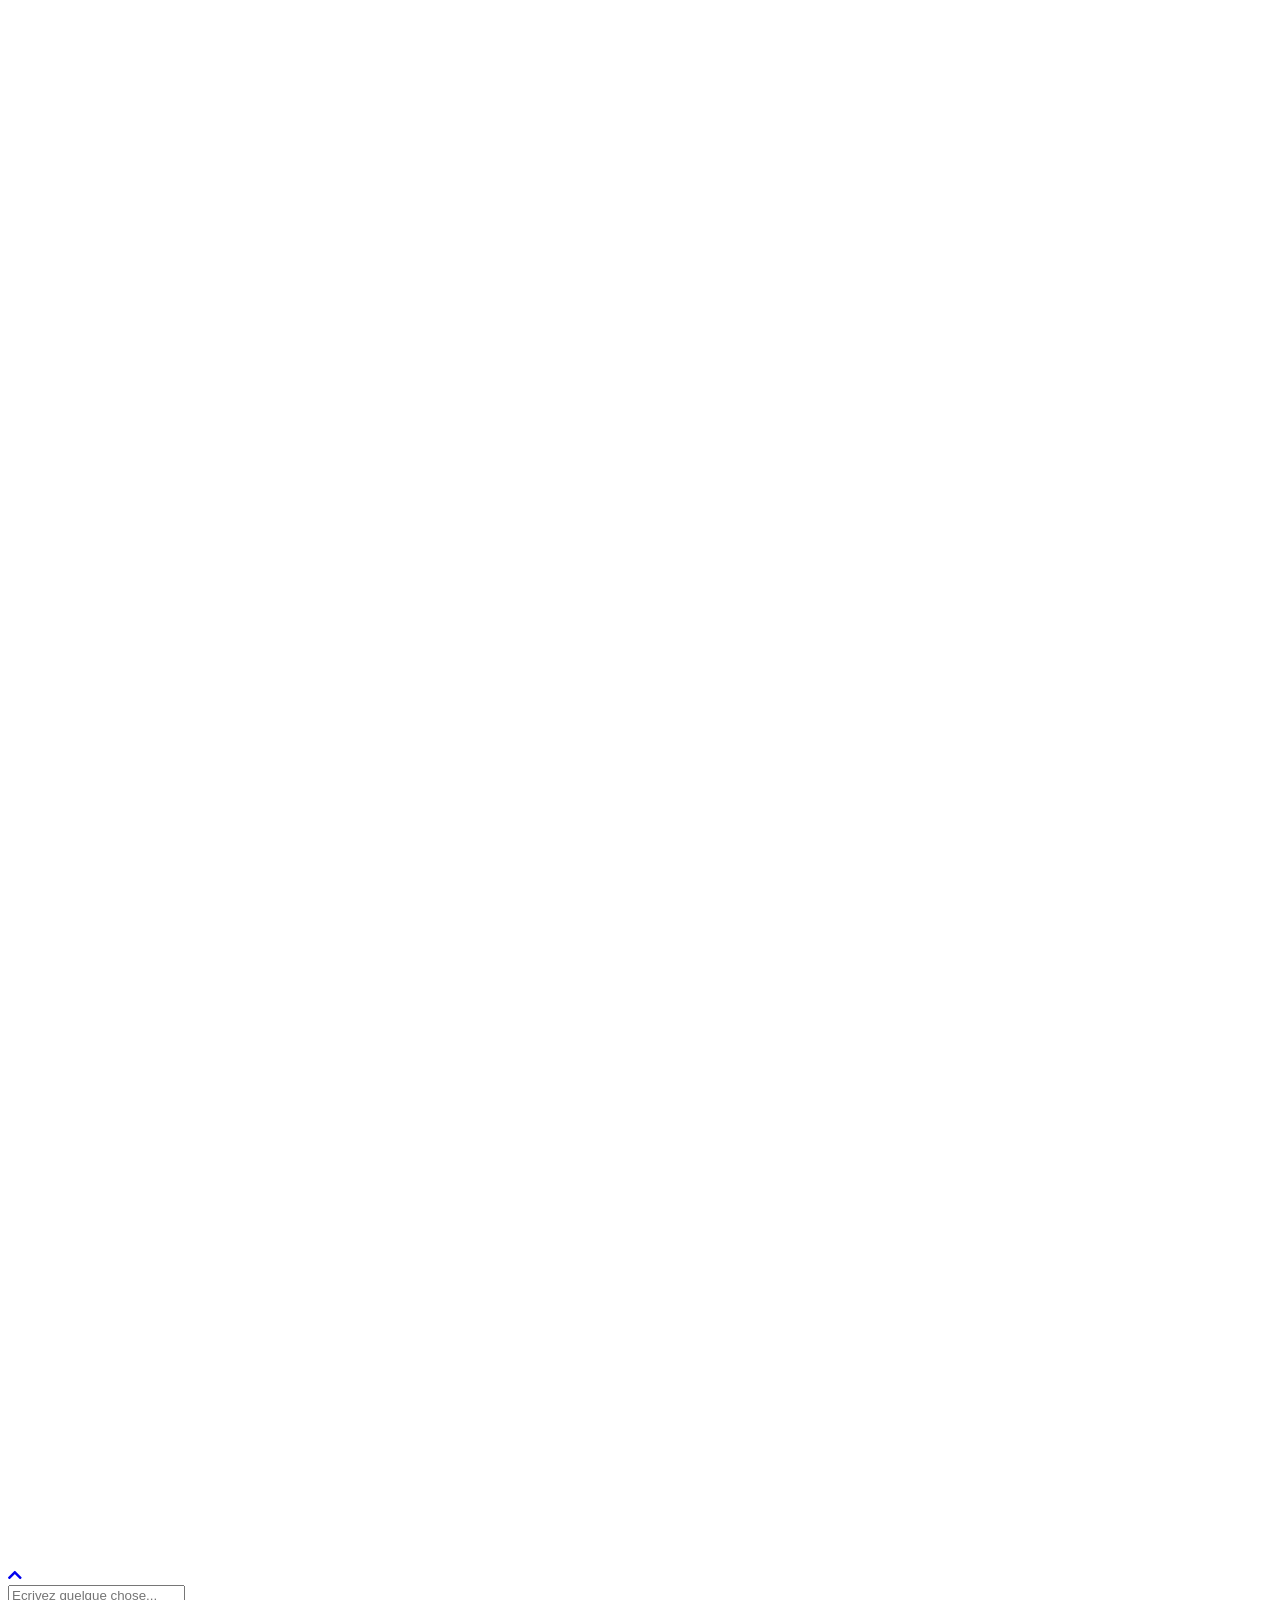
==== index.html @ 1a70a17f "Site updated: 2025-10-28 14:22:56" ====
<!doctype html>
<html lang="zh"><head><meta charset="utf-8"><meta name="viewport" content="width=device-width, initial-scale=1, maximum-scale=1"><meta><title>Molip Blog</title><link rel="manifest" href="/Moliptly/manifest.json"><meta name="application-name" content="Molip Blog"><meta name="msapplication-TileImage" content="/img/favicon.png"><meta name="apple-mobile-web-app-capable" content="yes"><meta name="apple-mobile-web-app-title" content="Molip Blog"><meta name="apple-mobile-web-app-status-bar-style" content="default"><meta name="description" content="A beginner in computer science&amp;#x2F;technology"><meta property="og:type" content="blog"><meta property="og:title" content="Molip:)"><meta property="og:url" content="https://github.com/Moliptly"><meta property="og:site_name" content="Molip:)"><meta property="og:description" content="A beginner in computer science&amp;#x2F;technology"><meta property="og:locale" content="zh"><meta property="og:image" content="https://github.com/img/avatar.png"><meta property="article:author" content="Molip:)"><meta property="article:tag" content="Algorithm,CV,VLMs"><meta property="twitter:card" content="summary"><meta property="twitter:image:src" content="https://github.com/img/avatar.png"><script type="application/ld+json">{"@context":"https://schema.org","@type":"BlogPosting","mainEntityOfPage":{"@type":"WebPage","@id":"https://github.com/Moliptly"},"headline":"Molip Blog","image":["https://github.com/Moliptly/img/og_image.png"],"author":{"@type":"Person","name":"Molip"},"publisher":{"@type":"Organization","logo":{"@type":"ImageObject"}},"description":"A beginner in computer science&#x2F;technology"}</script><link rel="icon" href="/Moliptly/img/favicon.png"><meta name="referrer" content="no-referrer-when-downgrade"><link rel="stylesheet" href="https://cdnjs.loli.net/ajax/libs/font-awesome/6.0.0/css/all.min.css"><link rel="stylesheet" href="https://cdnjs.loli.net/ajax/libs/highlight.js/11.7.0/styles/atom-one-light.min.css"><link rel="stylesheet" href="https://fonts.loli.net/css2?family=Ubuntu:wght@400;600&amp;family=Source+Code+Pro"><link rel="stylesheet" href="/Moliptly/css/default.css"><link rel="stylesheet" href="https://cdnjs.loli.net/ajax/libs/font-awesome/5.12.0/css/all.min.css"><link rel="stylesheet" href="https://fonts.loli.net/css?family=Ubuntu:400,600|Source+Code+Pro|Monda:300,300italic,400,400italic,700,700italic|Roboto Slab:300,300italic,400,400italic,700,700italic|Microsoft YaHei:300,300italic,400,400italic,700,700italic|PT Mono:300,300italic,400,400italic,700,700italic&amp;amp;subset=latin,latin-ext|Inconsolata|Itim|Lobster.css"><script src="https://cdnjs.loli.net/ajax/libs/jquery/3.3.1/jquery.min.js"></script><script src="/Moliptly/js/globalUtils.js"></script><style>body>.footer,body>.navbar,body>.section{opacity:0}</style><!--!--><!--!--><script src="//busuanzi.ibruce.info/busuanzi/2.3/busuanzi.pure.mini.js" defer></script><!--!--><link rel="stylesheet" href="https://cdnjs.loli.net/ajax/libs/lightgallery/1.10.0/css/lightgallery.min.css"><link rel="stylesheet" href="https://cdnjs.loli.net/ajax/libs/justifiedGallery/3.8.1/css/justifiedGallery.min.css"><!--!--><!--!--><!--!--><style>.pace{-webkit-pointer-events:none;pointer-events:none;-webkit-user-select:none;-moz-user-select:none;user-select:none}.pace-inactive{display:none}.pace .pace-progress{background:#3273dc;position:fixed;z-index:2000;top:0;right:100%;width:100%;height:2px}</style><script src="https://cdnjs.loli.net/ajax/libs/pace/1.2.4/pace.min.js"></script><link rel="stylesheet" href="/Moliptly/live2d/waifu.css"><script type="text/javascript" async src="/Moliptly/live2d/autoload.js"></script><!-- hexo injector head_end start --><script>
  (function () {
      function switchTab() {
          if (!location.hash) {
            return;
          }

          const id = '#' + CSS.escape(location.hash.substring(1));
          const $tabMenu = document.querySelector(`.tabs a[href="${id}"]`);
          if (!$tabMenu) {
            return;
          }

          const $tabMenuContainer = $tabMenu.parentElement.parentElement;
          Array.from($tabMenuContainer.children).forEach($menu => $menu.classList.remove('is-active'));
          Array.from($tabMenuContainer.querySelectorAll('a'))
              .map($menu => document.getElementById($menu.getAttribute("href").substring(1)))
              .forEach($content => $content.classList.add('is-hidden'));

          if ($tabMenu) {
              $tabMenu.parentElement.classList.add('is-active');
          }
          const $activeTab = document.querySelector(id);
          if ($activeTab) {
              $activeTab.classList.remove('is-hidden');
          }
      }
      switchTab();
      window.addEventListener('hashchange', switchTab, false);
  })();
  </script><!-- hexo injector head_end end --><meta name="generator" content="Hexo 7.3.0"></head><body class="is-2-column has-navbar-fixed-top"><nav class="navbar navbar-main is-fixed-top"><div class="container navbar-container"><div class="navbar-brand justify-content-center"><a class="navbar-item navbar-logo" href="/Moliptly/"><img src="https://cdn.jsdelivr.net/gh/removeif/removeif-demo@latest/img/logo.png" alt="Molip Blog" height="28"></a></div><div class="navbar-menu"><div class="navbar-start"><a class="navbar-item is-active" href="/Moliptly/">首页</a><a class="navbar-item" href="/Moliptly/archives">归档</a><a class="navbar-item" href="/Moliptly/categories">分类</a><a class="navbar-item" href="/Moliptly/tags">标签</a><a class="navbar-item" href="/Moliptly/tags/%E6%B3%95%E5%BE%8B/">律法</a><a class="navbar-item" href="/Moliptly/media">影音</a><a class="navbar-item" href="/Moliptly/album">相册</a><a class="navbar-item" href="/Moliptly/friend">友链</a><a class="navbar-item" href="/Moliptly/self-talking">碎碎念</a><a class="navbar-item" href="/Moliptly/message">留言</a><a class="navbar-item" href="/Moliptly/about">关于</a></div><div class="navbar-end"><a class="navbar-item" target="_blank" rel="noopener" title="Download on GitHub" href="https://github.com/Moliptly"><i class="fab fa-github"></i></a><a class="navbar-item search" title="Rechercher" href="javascript:;"><i class="fas fa-search"></i></a><a class="navbar-item" id="night-nav" title="Night Mode" href="javascript:;"><i class="fas fa-moon" id="night-icon"></i></a></div></div></div></nav><script type="text/javascript" src="/Moliptly/js/theme-setting.js"></script><section class="section"><div class="container"><div class="columns"><div class="column order-2 column-main is-8-tablet is-8-desktop is-9-widescreen"><!--!--><div class="card"><article class="card-content article" role="article"><div class="article-meta size-small is-uppercase level is-mobile"><div class="level-left"><i class="far fa-calendar-plus"> </i>2025-10-27  <a class="commentCountImg" href="/Moliptly/2025/10/27/hello-world/#comment-container"><span class="display-none-class">212d5e6f12a4c2d724f97255199c93a3</span><i class="far fa-comment-dots"></i> <span class="commentCount" id="212d5e6f12a4c2d724f97255199c93a3">99+</span>  </a><span class="level-item"><i class="far fa-clock"> </i>a minute  <i class="fas fa-pencil-alt"> </i>0.1 k</span></div></div><h1 class="title is-3 is-size-4-mobile"><a class="link-muted" href="/Moliptly/2025/10/27/hello-world/">Hello World</a></h1><div class="content"><p>Welcome to <a target="_blank" rel="noopener" href="https://hexo.io/">Hexo</a>! This is your very first post. Check <a target="_blank" rel="noopener" href="https://hexo.io/docs/">documentation</a> for more info. If you get any problems when using Hexo, you can find the answer in <a target="_blank" rel="noopener" href="https://hexo.io/docs/troubleshooting.html">troubleshooting</a> or you can ask me on <a href="https://github.com/hexojs/hexo/issues">GitHub</a>.</p>
<h2 id="Quick-Start"><a href="#Quick-Start" class="headerlink" title="Quick Start"></a>Quick Start</h2><h3 id="Create-a-new-post"><a href="#Create-a-new-post" class="headerlink" title="Create a new post"></a>Create a new post</h3><figure class="highlight bash"><table><tr><td class="gutter"><pre><span class="line">1</span><br></pre></td><td class="code"><pre><span class="line">$ hexo new <span class="string">&quot;My New Post&quot;</span></span><br></pre></td></tr></table></figure>

<p>More info: <a target="_blank" rel="noopener" href="https://hexo.io/docs/writing.html">Writing</a></p>
<h3 id="Run-server"><a href="#Run-server" class="headerlink" title="Run server"></a>Run server</h3><figure class="highlight bash"><table><tr><td class="gutter"><pre><span class="line">1</span><br></pre></td><td class="code"><pre><span class="line">$ hexo server</span><br></pre></td></tr></table></figure>

<p>More info: <a target="_blank" rel="noopener" href="https://hexo.io/docs/server.html">Server</a></p>
<h3 id="Generate-static-files"><a href="#Generate-static-files" class="headerlink" title="Generate static files"></a>Generate static files</h3><figure class="highlight bash"><table><tr><td class="gutter"><pre><span class="line">1</span><br></pre></td><td class="code"><pre><span class="line">$ hexo generate</span><br></pre></td></tr></table></figure>

<p>More info: <a target="_blank" rel="noopener" href="https://hexo.io/docs/generating.html">Generating</a></p>
<h3 id="Deploy-to-remote-sites"><a href="#Deploy-to-remote-sites" class="headerlink" title="Deploy to remote sites"></a>Deploy to remote sites</h3><figure class="highlight bash"><table><tr><td class="gutter"><pre><span class="line">1</span><br></pre></td><td class="code"><pre><span class="line">$ hexo deploy</span><br></pre></td></tr></table></figure>

<p>More info: <a target="_blank" rel="noopener" href="https://hexo.io/docs/one-command-deployment.html">Deployment</a></p>
</div><div class="index-category-tag">  <hr></div></article></div></div><div class="column column-left is-4-tablet is-4-desktop is-4-widescreen  order-1 is-sticky"><!--!--><div class="card widget" data-type="profile"><div class="card-content"><nav class="level"><div class="level-item has-text-centered flex-shrink-1"><div><figure class="image is-128x128 mx-auto mb-2"><img class="avatar is-rounded" src="/Moliptly/img/avatar.png" alt="Molip"></figure><p class="title is-size-4 is-block" style="line-height:inherit;">Molip</p><p class="is-size-6 is-block">A beginner in computer science</p><p class="is-size-6 is-flex justify-content-center"><i class="fas fa-map-marker-alt mr-1"></i><span>China</span></p></div></div></nav><nav class="level is-mobile"><div class="level-item has-text-centered is-marginless"><div><p class="heading">Article</p><a href="/Moliptly/archives/"><p class="title">1</p></a></div></div><div class="level-item has-text-centered is-marginless"><div><p class="heading">Catégories</p><a href="/Moliptly/categories/"><p class="title">0</p></a></div></div><div class="level-item has-text-centered is-marginless"><div><p class="heading">Tags</p><a href="/Moliptly/tags/"><p class="title">0</p></a></div></div></nav><div class="level"><a class="level-item button is-primary is-rounded" href="https://github.com/Moliptly" target="_blank" rel="noopener">Suivre</a></div><div class="level is-mobile"><a class="level-item button is-transparent is-marginless" target="_blank" rel="noopener" title="Github" href="https://github.com/Moliptly"><i class="fab fa-github"></i></a><a class="level-item button is-transparent is-marginless" target="_blank" rel="noopener" title="Weibo" href="https://github.com/Moliptly"><i class="fab fa-weibo"></i></a><a class="level-item button is-transparent is-marginless" target="_blank" rel="noopener" title="Email" href="/Moliptly/moliptly@gmail.com"><i class="fa fa-envelope"></i></a><a class="level-item button is-transparent is-marginless" target="_blank" rel="noopener" title="Next" href="https://github.com/Moliptly"><i class="fab fa-dribbble"></i></a><a class="level-item button is-transparent is-marginless" target="_blank" rel="noopener" title="RSS" href="/Moliptly/atom.xml"><i class="fas fa-rss"></i></a></div><div><hr><p id="hitokoto">:D 一言句子获取中...</p><script type="text/javascript" defer>function getYiyan(){
                                $.getJSON("https://v1.hitokoto.cn/", function (data) {
                                if(data){
                                    $('#hitokoto').html("");
                                    $('#hitokoto').append("<strong style='color: #3273dc;'>"+data.hitokoto+"</strong>"+
                                    "<p>"+"From《"+data.from+"》</p><p>Provider-"+data.creator+"</p>");
                                }});}
                                $(function (){getYiyan();$('#hitokoto').click(function(){getYiyan();})});</script></div></div></div><div class="card widget"><div class="card-content"><h3 class="menu-label">Récents</h3><article class="media"><div class="media-content"><p class="date"><time dateTime="2025-10-27T06:42:35.276Z">2025-10-27</time></p><p class="title"><a href="/Moliptly/2025/10/27/hello-world/">Hello World</a></p></div></article></div></div></div><!--!--></div></div></section><footer class="footer"><div class="container"><div class="level"><div class="level-start"><a class="footer-logo is-block mb-2" href="/Moliptly/"><img src="https://cdn.jsdelivr.net/gh/removeif/removeif-demo@latest/img/logo.png" alt="Molip Blog" height="28"></a><p class="size-small"><span>&copy; 2025 Molip</span>  Powered by <a href="https://hexo.io/" target="_blank">Hexo</a> &amp; <a href="https://github.com/ppoffice/hexo-theme-icarus" target="_blank">Icarus</a> &amp; <a href="https://github.com/removeif/hexo-theme-amazing" target="_blank">Amazing</a> <br><span>© 版权说明：[本网站所有内容均收集于互联网或自己创作,<br />&nbsp;&nbsp;&nbsp;&nbsp;方便于网友与自己学习交流，如有侵权，请<a href="/message" target="_blank">留言</a>，立即处理]<br /></span><span><span id="statistic-times">loading...</span><script>function createTime(time) {
            var n = new Date(time);
            now.setTime(now.getTime() + 250),
                days = (now - n) / 1e3 / 60 / 60 / 24,
                dnum = Math.floor(days),
                hours = (now - n) / 1e3 / 60 / 60 - 24 * dnum,
                hnum = Math.floor(hours),
            1 == String(hnum).length && (hnum = "0" + hnum),
                minutes = (now - n) / 1e3 / 60 - 1440 * dnum - 60 * hnum,
                mnum = Math.floor(minutes),
            1 == String(mnum).length && (mnum = "0" + mnum),
                seconds = (now - n) / 1e3 - 86400 * dnum - 3600 * hnum - 60 * mnum,
                snum = Math.round(seconds),
            1 == String(snum).length && (snum = "0" + snum),
                document.getElementById("statistic-times").innerHTML = "❤️Site from <strong>"+time.split(" ")[0].replace(/\//g,".")+"</strong> has existed <strong>" + dnum + "</strong> d <strong>" + hnum + "</strong> h <strong>" + mnum + "</strong> m <strong>" + snum + "</strong> s！❤️";
        }var now = new Date();setInterval("createTime('2025/10/27 00:00:00')", 250,"");</script><br></span><div class="size-small"><span>❤️Thx <strong><span id="busuanzi_value_site_uv">99+</span></strong> users <strong><span id="busuanzi_value_site_pv">99+</span></strong> visited！❤️</span></div></p></div><div class="level-end"><div class="sideMusic"><link rel="stylesheet" href="https://cdn.jsdelivr.net/npm/aplayer/dist/APlayer.min.css"><script src="/Moliptly/js/APlayer.min.js"></script><script src="https://cdn.jsdelivr.net/npm/meting@2/dist/Meting.min.js"></script><meting-js style="width: auto;height: 2000px;" server="netease" type="playlist" id="2364053447" theme="#2980b9" loop="all" autoplay="false" order="list" storageName="aplayer-setting" lrctype="0" list-max-height="400px" fixed="true"></meting-js></div></div></div></div></footer><script src="https://cdnjs.loli.net/ajax/libs/moment.js/2.22.2/moment-with-locales.min.js"></script><script src="https://cdnjs.loli.net/ajax/libs/clipboard.js/2.0.4/clipboard.min.js" async></script><script>moment.locale("zh");</script><script>var IcarusThemeSettings = {
            article: {
                highlight: {
                    clipboard: true,
                    fold: 'unfolded'
                }
            }
        };</script><script src="/Moliptly/js/column.js"></script><script src="/Moliptly/js/animation.js"></script><a id="back-to-top" title="Retour au sommet" href="javascript:;"><i class="fas fa-chevron-up"></i></a><script src="/Moliptly/js/back_to_top.js" defer></script><!--!--><!--!--><!--!--><script src="https://cdnjs.loli.net/ajax/libs/lightgallery/1.10.0/js/lightgallery.min.js" defer></script><script src="https://cdnjs.loli.net/ajax/libs/justifiedGallery/3.8.1/js/jquery.justifiedGallery.min.js" defer></script><script>window.addEventListener("load", () => {
            if (typeof $.fn.lightGallery === 'function') {
                $('.article').lightGallery({ selector: '.gallery-item' });
            }
            if (typeof $.fn.justifiedGallery === 'function') {
                if ($('.justified-gallery > p > .gallery-item').length) {
                    $('.justified-gallery > p > .gallery-item').unwrap();
                }
                $('.justified-gallery').justifiedGallery();
            }
        });</script><!--!--><!--!--><script type="text/javascript" id="MathJax-script" async>MathJax = {
      tex: {
        inlineMath: [['$', '$'], ['\\(', '\\)']]
      },
      svg: {
        fontCache: 'global'
      },
      chtml: {
        matchFontHeight: false
      }
    };</script><script src="https://cdnjs.loli.net/ajax/libs/mathjax/3.2.2/es5/tex-mml-chtml.js"></script><!--!--><script src="/Moliptly/js/main.js" defer></script><script>$.getScript('/Moliptly/js/comment-issue-data.js',function(){loadIssueData('46a9f3481b46ea0129d8','79c7c9cb847e141757d7864453bcbf89f0655b24','Molip','blog_comment',false);})</script><div class="searchbox"><div class="searchbox-container"><div class="searchbox-header"><div class="searchbox-input-container"><input class="searchbox-input" type="text" placeholder="Ecrivez quelque chose..."></div><a class="searchbox-close" href="javascript:;">×</a></div><div class="searchbox-body"></div></div></div><script data-pjax src="/Moliptly/js/insight.js" defer></script><script data-pjax>document.addEventListener('DOMContentLoaded', function () {
            loadInsight({"contentUrl":"/Moliptly/content.json"}, {"hint":"Ecrivez quelque chose...","untitled":"(Sans titre)","posts":"Articles","pages":"Pages","categories":"Catégories","tags":"Tags"});
        });</script><script src="https://cdn.jsdelivr.net/npm/pjax@0.2.8/pjax.js"></script><script type="text/javascript">var pjax = new Pjax({
            elements: "a",//代表点击链接就更新
            selectors: [  //代表要更新的节点
                ".section",
                "title"
            ],
            cache: true,
            cacheBust:false
        })

        function loadBusuanzi(){
        $.getScript("//busuanzi.ibruce.info/busuanzi/2.3/busuanzi.pure.mini.js", function () {});
        }

        function loadMathJax() { //加载mathjax
            $.getScript("//cdnjs.cloudflare.com/ajax/libs/mathjax/2.7.4/MathJax.js?config=TeX-MML-AM_CHTML", function () {
                MathJax.Hub.Config({ tex2jax: { inlineMath: [['$', '$'], ['\(', '\)']] } });
                var math = document.getElementsByClassName("entry-content")[0];
                MathJax.Hub.Queue(["Typeset", MathJax.Hub, math]);
            });
        };

        // 开始 PJAX 执行的函数
        document.addEventListener('pjax:send', function () {
        });
        
        // PJAX 完成之后执行的函数，可以和上面的重载放在一起
        document.addEventListener('pjax:complete', function () {
            $(".section").css({opacity:1});
            if(true){
                $.getScript('/Moliptly/js/comment-issue-data.js',function(){loadIssueData('46a9f3481b46ea0129d8','79c7c9cb847e141757d7864453bcbf89f0655b24','Molip','blog_comment',false);});
            }
            if(false){
                loadMathJax();
            }
            loadMainJs(jQuery, window.moment, window.ClipboardJS, window.IcarusThemeSettings);
            loadBackTop();
            loadBusuanzi();
            if(typeof loadBanner == 'function'){
                loadBanner();
            }
        });</script></body></html>
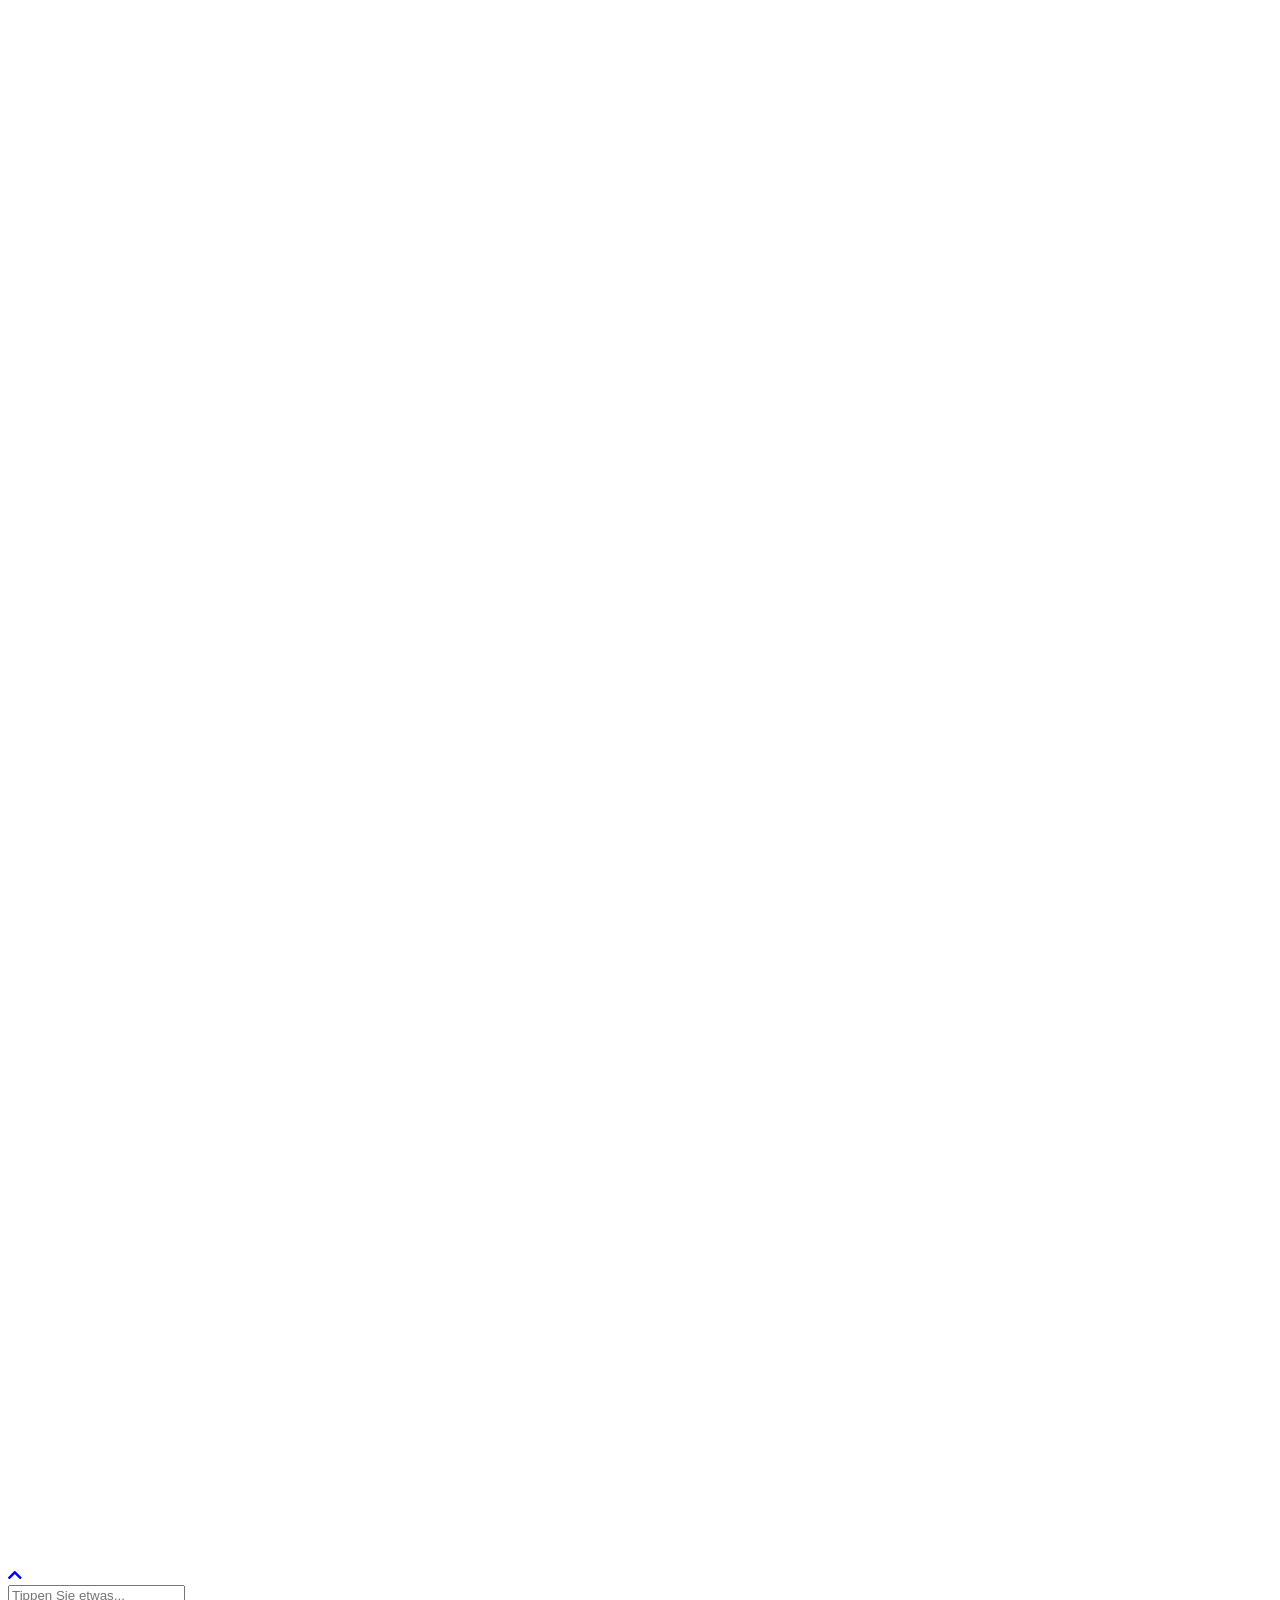
==== commit 1b72fcd1: "Site updated: 2025-10-28 14:56:46" ====
--- a/index.html
+++ b/index.html
@@ -29,7 +29,7 @@
       switchTab();
       window.addEventListener('hashchange', switchTab, false);
   })();
-  </script><!-- hexo injector head_end end --><meta name="generator" content="Hexo 7.3.0"></head><body class="is-2-column has-navbar-fixed-top"><nav class="navbar navbar-main is-fixed-top"><div class="container navbar-container"><div class="navbar-brand justify-content-center"><a class="navbar-item navbar-logo" href="/Moliptly/"><img src="https://cdn.jsdelivr.net/gh/removeif/removeif-demo@latest/img/logo.png" alt="Molip Blog" height="28"></a></div><div class="navbar-menu"><div class="navbar-start"><a class="navbar-item is-active" href="/Moliptly/">首页</a><a class="navbar-item" href="/Moliptly/archives">归档</a><a class="navbar-item" href="/Moliptly/categories">分类</a><a class="navbar-item" href="/Moliptly/tags">标签</a><a class="navbar-item" href="/Moliptly/tags/%E6%B3%95%E5%BE%8B/">律法</a><a class="navbar-item" href="/Moliptly/media">影音</a><a class="navbar-item" href="/Moliptly/album">相册</a><a class="navbar-item" href="/Moliptly/friend">友链</a><a class="navbar-item" href="/Moliptly/self-talking">碎碎念</a><a class="navbar-item" href="/Moliptly/message">留言</a><a class="navbar-item" href="/Moliptly/about">关于</a></div><div class="navbar-end"><a class="navbar-item" target="_blank" rel="noopener" title="Download on GitHub" href="https://github.com/Moliptly"><i class="fab fa-github"></i></a><a class="navbar-item search" title="Rechercher" href="javascript:;"><i class="fas fa-search"></i></a><a class="navbar-item" id="night-nav" title="Night Mode" href="javascript:;"><i class="fas fa-moon" id="night-icon"></i></a></div></div></div></nav><script type="text/javascript" src="/Moliptly/js/theme-setting.js"></script><section class="section"><div class="container"><div class="columns"><div class="column order-2 column-main is-8-tablet is-8-desktop is-9-widescreen"><!--!--><div class="card"><article class="card-content article" role="article"><div class="article-meta size-small is-uppercase level is-mobile"><div class="level-left"><i class="far fa-calendar-plus"> </i>2025-10-27  <a class="commentCountImg" href="/Moliptly/2025/10/27/hello-world/#comment-container"><span class="display-none-class">212d5e6f12a4c2d724f97255199c93a3</span><i class="far fa-comment-dots"></i> <span class="commentCount" id="212d5e6f12a4c2d724f97255199c93a3">99+</span>  </a><span class="level-item"><i class="far fa-clock"> </i>a minute  <i class="fas fa-pencil-alt"> </i>0.1 k</span></div></div><h1 class="title is-3 is-size-4-mobile"><a class="link-muted" href="/Moliptly/2025/10/27/hello-world/">Hello World</a></h1><div class="content"><p>Welcome to <a target="_blank" rel="noopener" href="https://hexo.io/">Hexo</a>! This is your very first post. Check <a target="_blank" rel="noopener" href="https://hexo.io/docs/">documentation</a> for more info. If you get any problems when using Hexo, you can find the answer in <a target="_blank" rel="noopener" href="https://hexo.io/docs/troubleshooting.html">troubleshooting</a> or you can ask me on <a href="https://github.com/hexojs/hexo/issues">GitHub</a>.</p>
+  </script><!-- hexo injector head_end end --><meta name="generator" content="Hexo 7.3.0"></head><body class="is-2-column has-navbar-fixed-top"><nav class="navbar navbar-main is-fixed-top"><div class="container navbar-container"><div class="navbar-brand justify-content-center"><a class="navbar-item navbar-logo" href="/Moliptly/"><img src="https://cdn.jsdelivr.net/gh/removeif/removeif-demo@latest/img/logo.png" alt="Molip Blog" height="28"></a></div><div class="navbar-menu"><div class="navbar-start"><a class="navbar-item is-active" href="/Moliptly/">首页</a><a class="navbar-item" href="/Moliptly/archives">归档</a><a class="navbar-item" href="/Moliptly/categories">分类</a><a class="navbar-item" href="/Moliptly/tags">标签</a><a class="navbar-item" href="/Moliptly/tags/%E6%B3%95%E5%BE%8B/">律法</a><a class="navbar-item" href="/Moliptly/media">影音</a><a class="navbar-item" href="/Moliptly/album">相册</a><a class="navbar-item" href="/Moliptly/friend">友链</a><a class="navbar-item" href="/Moliptly/self-talking">碎碎念</a><a class="navbar-item" href="/Moliptly/message">留言</a><a class="navbar-item" href="/Moliptly/about">关于</a></div><div class="navbar-end"><a class="navbar-item" target="_blank" rel="noopener" title="Download on GitHub" href="https://github.com/Moliptly"><i class="fab fa-github"></i></a><a class="navbar-item search" title="Suche" href="javascript:;"><i class="fas fa-search"></i></a><a class="navbar-item" id="night-nav" title="Night Mode" href="javascript:;"><i class="fas fa-moon" id="night-icon"></i></a></div></div></div></nav><script type="text/javascript" src="/Moliptly/js/theme-setting.js"></script><section class="section"><div class="container"><div class="columns"><div class="column order-2 column-main is-8-tablet is-8-desktop is-9-widescreen"><!--!--><div class="card"><article class="card-content article" role="article"><div class="article-meta size-small is-uppercase level is-mobile"><div class="level-left"><i class="far fa-calendar-plus"> </i>2025-10-27  <a class="commentCountImg" href="/Moliptly/2025/10/27/hello-world/#comment-container"><span class="display-none-class">212d5e6f12a4c2d724f97255199c93a3</span><i class="far fa-comment-dots"></i> <span class="commentCount" id="212d5e6f12a4c2d724f97255199c93a3">99+</span>  </a><span class="level-item"><i class="far fa-clock"> </i>a minute  <i class="fas fa-pencil-alt"> </i>0.1 k</span></div></div><h1 class="title is-3 is-size-4-mobile"><a class="link-muted" href="/Moliptly/2025/10/27/hello-world/">Hello World</a></h1><div class="content"><p>Welcome to <a target="_blank" rel="noopener" href="https://hexo.io/">Hexo</a>! This is your very first post. Check <a target="_blank" rel="noopener" href="https://hexo.io/docs/">documentation</a> for more info. If you get any problems when using Hexo, you can find the answer in <a target="_blank" rel="noopener" href="https://hexo.io/docs/troubleshooting.html">troubleshooting</a> or you can ask me on <a href="https://github.com/hexojs/hexo/issues">GitHub</a>.</p>
 <h2 id="Quick-Start"><a href="#Quick-Start" class="headerlink" title="Quick Start"></a>Quick Start</h2><h3 id="Create-a-new-post"><a href="#Create-a-new-post" class="headerlink" title="Create a new post"></a>Create a new post</h3><figure class="highlight bash"><table><tr><td class="gutter"><pre><span class="line">1</span><br></pre></td><td class="code"><pre><span class="line">$ hexo new <span class="string">&quot;My New Post&quot;</span></span><br></pre></td></tr></table></figure>
 
 <p>More info: <a target="_blank" rel="noopener" href="https://hexo.io/docs/writing.html">Writing</a></p>
@@ -42,14 +42,14 @@
 <h3 id="Deploy-to-remote-sites"><a href="#Deploy-to-remote-sites" class="headerlink" title="Deploy to remote sites"></a>Deploy to remote sites</h3><figure class="highlight bash"><table><tr><td class="gutter"><pre><span class="line">1</span><br></pre></td><td class="code"><pre><span class="line">$ hexo deploy</span><br></pre></td></tr></table></figure>
 
 <p>More info: <a target="_blank" rel="noopener" href="https://hexo.io/docs/one-command-deployment.html">Deployment</a></p>
-</div><div class="index-category-tag">  <hr></div></article></div></div><div class="column column-left is-4-tablet is-4-desktop is-4-widescreen  order-1 is-sticky"><!--!--><div class="card widget" data-type="profile"><div class="card-content"><nav class="level"><div class="level-item has-text-centered flex-shrink-1"><div><figure class="image is-128x128 mx-auto mb-2"><img class="avatar is-rounded" src="/Moliptly/img/avatar.png" alt="Molip"></figure><p class="title is-size-4 is-block" style="line-height:inherit;">Molip</p><p class="is-size-6 is-block">A beginner in computer science</p><p class="is-size-6 is-flex justify-content-center"><i class="fas fa-map-marker-alt mr-1"></i><span>China</span></p></div></div></nav><nav class="level is-mobile"><div class="level-item has-text-centered is-marginless"><div><p class="heading">Article</p><a href="/Moliptly/archives/"><p class="title">1</p></a></div></div><div class="level-item has-text-centered is-marginless"><div><p class="heading">Catégories</p><a href="/Moliptly/categories/"><p class="title">0</p></a></div></div><div class="level-item has-text-centered is-marginless"><div><p class="heading">Tags</p><a href="/Moliptly/tags/"><p class="title">0</p></a></div></div></nav><div class="level"><a class="level-item button is-primary is-rounded" href="https://github.com/Moliptly" target="_blank" rel="noopener">Suivre</a></div><div class="level is-mobile"><a class="level-item button is-transparent is-marginless" target="_blank" rel="noopener" title="Github" href="https://github.com/Moliptly"><i class="fab fa-github"></i></a><a class="level-item button is-transparent is-marginless" target="_blank" rel="noopener" title="Weibo" href="https://github.com/Moliptly"><i class="fab fa-weibo"></i></a><a class="level-item button is-transparent is-marginless" target="_blank" rel="noopener" title="Email" href="/Moliptly/moliptly@gmail.com"><i class="fa fa-envelope"></i></a><a class="level-item button is-transparent is-marginless" target="_blank" rel="noopener" title="Next" href="https://github.com/Moliptly"><i class="fab fa-dribbble"></i></a><a class="level-item button is-transparent is-marginless" target="_blank" rel="noopener" title="RSS" href="/Moliptly/atom.xml"><i class="fas fa-rss"></i></a></div><div><hr><p id="hitokoto">:D 一言句子获取中...</p><script type="text/javascript" defer>function getYiyan(){
+</div><div class="index-category-tag">  <hr></div></article></div></div><div class="column column-left is-4-tablet is-4-desktop is-4-widescreen  order-1 is-sticky"><!--!--><div class="card widget" data-type="profile"><div class="card-content"><nav class="level"><div class="level-item has-text-centered flex-shrink-1"><div><figure class="image is-128x128 mx-auto mb-2"><img class="avatar is-rounded" src="/Moliptly/img/avatar.png" alt="Molip"></figure><p class="title is-size-4 is-block" style="line-height:inherit;">Molip</p><p class="is-size-6 is-block">A beginner in computer science</p><p class="is-size-6 is-flex justify-content-center"><i class="fas fa-map-marker-alt mr-1"></i><span>China</span></p></div></div></nav><nav class="level is-mobile"><div class="level-item has-text-centered is-marginless"><div><p class="heading">Seite</p><a href="/Moliptly/archives/"><p class="title">1</p></a></div></div><div class="level-item has-text-centered is-marginless"><div><p class="heading">Kategorien</p><a href="/Moliptly/categories/"><p class="title">0</p></a></div></div><div class="level-item has-text-centered is-marginless"><div><p class="heading">Tags</p><a href="/Moliptly/tags/"><p class="title">0</p></a></div></div></nav><div class="level"><a class="level-item button is-primary is-rounded" href="https://github.com/Moliptly" target="_blank" rel="noopener">Folgen</a></div><div class="level is-mobile"><a class="level-item button is-transparent is-marginless" target="_blank" rel="noopener" title="Github" href="https://github.com/Moliptly"><i class="fab fa-github"></i></a><a class="level-item button is-transparent is-marginless" target="_blank" rel="noopener" title="Weibo" href="https://github.com/Moliptly"><i class="fab fa-weibo"></i></a><a class="level-item button is-transparent is-marginless" target="_blank" rel="noopener" title="Email" href="/Moliptly/moliptly@gmail.com"><i class="fa fa-envelope"></i></a><a class="level-item button is-transparent is-marginless" target="_blank" rel="noopener" title="Next" href="https://github.com/Moliptly"><i class="fab fa-dribbble"></i></a><a class="level-item button is-transparent is-marginless" target="_blank" rel="noopener" title="RSS" href="/Moliptly/atom.xml"><i class="fas fa-rss"></i></a></div><div><hr><p id="hitokoto">:D 一言句子获取中...</p><script type="text/javascript" defer>function getYiyan(){
                                 $.getJSON("https://v1.hitokoto.cn/", function (data) {
                                 if(data){
                                     $('#hitokoto').html("");
                                     $('#hitokoto').append("<strong style='color: #3273dc;'>"+data.hitokoto+"</strong>"+
                                     "<p>"+"From《"+data.from+"》</p><p>Provider-"+data.creator+"</p>");
                                 }});}
-                                $(function (){getYiyan();$('#hitokoto').click(function(){getYiyan();})});</script></div></div></div><div class="card widget"><div class="card-content"><h3 class="menu-label">Récents</h3><article class="media"><div class="media-content"><p class="date"><time dateTime="2025-10-27T06:42:35.276Z">2025-10-27</time></p><p class="title"><a href="/Moliptly/2025/10/27/hello-world/">Hello World</a></p></div></article></div></div></div><!--!--></div></div></section><footer class="footer"><div class="container"><div class="level"><div class="level-start"><a class="footer-logo is-block mb-2" href="/Moliptly/"><img src="https://cdn.jsdelivr.net/gh/removeif/removeif-demo@latest/img/logo.png" alt="Molip Blog" height="28"></a><p class="size-small"><span>&copy; 2025 Molip</span>  Powered by <a href="https://hexo.io/" target="_blank">Hexo</a> &amp; <a href="https://github.com/ppoffice/hexo-theme-icarus" target="_blank">Icarus</a> &amp; <a href="https://github.com/removeif/hexo-theme-amazing" target="_blank">Amazing</a> <br><span>© 版权说明：[本网站所有内容均收集于互联网或自己创作,<br />&nbsp;&nbsp;&nbsp;&nbsp;方便于网友与自己学习交流，如有侵权，请<a href="/message" target="_blank">留言</a>，立即处理]<br /></span><span><span id="statistic-times">loading...</span><script>function createTime(time) {
+                                $(function (){getYiyan();$('#hitokoto').click(function(){getYiyan();})});</script></div></div></div><div class="card widget"><div class="card-content"><h3 class="menu-label">Letzte Einträge</h3><article class="media"><div class="media-content"><p class="date"><time dateTime="2025-10-27T06:42:35.276Z">2025-10-27</time></p><p class="title"><a href="/Moliptly/2025/10/27/hello-world/">Hello World</a></p></div></article></div></div></div><!--!--></div></div></section><footer class="footer"><div class="container"><div class="level"><div class="level-start"><a class="footer-logo is-block mb-2" href="/Moliptly/"><img src="https://cdn.jsdelivr.net/gh/removeif/removeif-demo@latest/img/logo.png" alt="Molip Blog" height="28"></a><p class="size-small"><span>&copy; 2025 Molip</span>  Powered by <a href="https://hexo.io/" target="_blank">Hexo</a> &amp; <a href="https://github.com/ppoffice/hexo-theme-icarus" target="_blank">Icarus</a> &amp; <a href="https://github.com/removeif/hexo-theme-amazing" target="_blank">Amazing</a> <br><span>© 版权说明：[本网站所有内容均收集于互联网或自己创作,<br />&nbsp;&nbsp;&nbsp;&nbsp;方便于网友与自己学习交流，如有侵权，请<a href="/message" target="_blank">留言</a>，立即处理]<br /></span><span><span id="statistic-times">loading...</span><script>function createTime(time) {
             var n = new Date(time);
             now.setTime(now.getTime() + 250),
                 days = (now - n) / 1e3 / 60 / 60 / 24,
@@ -71,7 +71,7 @@
                     fold: 'unfolded'
                 }
             }
-        };</script><script src="/Moliptly/js/column.js"></script><script src="/Moliptly/js/animation.js"></script><a id="back-to-top" title="Retour au sommet" href="javascript:;"><i class="fas fa-chevron-up"></i></a><script src="/Moliptly/js/back_to_top.js" defer></script><!--!--><!--!--><!--!--><script src="https://cdnjs.loli.net/ajax/libs/lightgallery/1.10.0/js/lightgallery.min.js" defer></script><script src="https://cdnjs.loli.net/ajax/libs/justifiedGallery/3.8.1/js/jquery.justifiedGallery.min.js" defer></script><script>window.addEventListener("load", () => {
+        };</script><script src="/Moliptly/js/column.js"></script><script src="/Moliptly/js/animation.js"></script><a id="back-to-top" title="Zurück nach oben" href="javascript:;"><i class="fas fa-chevron-up"></i></a><script src="/Moliptly/js/back_to_top.js" defer></script><!--!--><!--!--><!--!--><script src="https://cdnjs.loli.net/ajax/libs/lightgallery/1.10.0/js/lightgallery.min.js" defer></script><script src="https://cdnjs.loli.net/ajax/libs/justifiedGallery/3.8.1/js/jquery.justifiedGallery.min.js" defer></script><script>window.addEventListener("load", () => {
             if (typeof $.fn.lightGallery === 'function') {
                 $('.article').lightGallery({ selector: '.gallery-item' });
             }
@@ -91,8 +91,8 @@
       chtml: {
         matchFontHeight: false
       }
-    };</script><script src="https://cdnjs.loli.net/ajax/libs/mathjax/3.2.2/es5/tex-mml-chtml.js"></script><!--!--><script src="/Moliptly/js/main.js" defer></script><script>$.getScript('/Moliptly/js/comment-issue-data.js',function(){loadIssueData('46a9f3481b46ea0129d8','79c7c9cb847e141757d7864453bcbf89f0655b24','Molip','blog_comment',false);})</script><div class="searchbox"><div class="searchbox-container"><div class="searchbox-header"><div class="searchbox-input-container"><input class="searchbox-input" type="text" placeholder="Ecrivez quelque chose..."></div><a class="searchbox-close" href="javascript:;">×</a></div><div class="searchbox-body"></div></div></div><script data-pjax src="/Moliptly/js/insight.js" defer></script><script data-pjax>document.addEventListener('DOMContentLoaded', function () {
-            loadInsight({"contentUrl":"/Moliptly/content.json"}, {"hint":"Ecrivez quelque chose...","untitled":"(Sans titre)","posts":"Articles","pages":"Pages","categories":"Catégories","tags":"Tags"});
+    };</script><script src="https://cdnjs.loli.net/ajax/libs/mathjax/3.2.2/es5/tex-mml-chtml.js"></script><!--!--><script src="/Moliptly/js/main.js" defer></script><script>$.getScript('/Moliptly/js/comment-issue-data.js',function(){loadIssueData('46a9f3481b46ea0129d8','79c7c9cb847e141757d7864453bcbf89f0655b24','Molip','blog_comment',false);})</script><div class="searchbox"><div class="searchbox-container"><div class="searchbox-header"><div class="searchbox-input-container"><input class="searchbox-input" type="text" placeholder="Tippen Sie etwas..."></div><a class="searchbox-close" href="javascript:;">×</a></div><div class="searchbox-body"></div></div></div><script data-pjax src="/Moliptly/js/insight.js" defer></script><script data-pjax>document.addEventListener('DOMContentLoaded', function () {
+            loadInsight({"contentUrl":"/Moliptly/content.json"}, {"hint":"Tippen Sie etwas...","untitled":"(Ohne Titel)","posts":"Seiten","pages":"Pages","categories":"Kategorien","tags":"Tags"});
         });</script><script src="https://cdn.jsdelivr.net/npm/pjax@0.2.8/pjax.js"></script><script type="text/javascript">var pjax = new Pjax({
             elements: "a",//代表点击链接就更新
             selectors: [  //代表要更新的节点
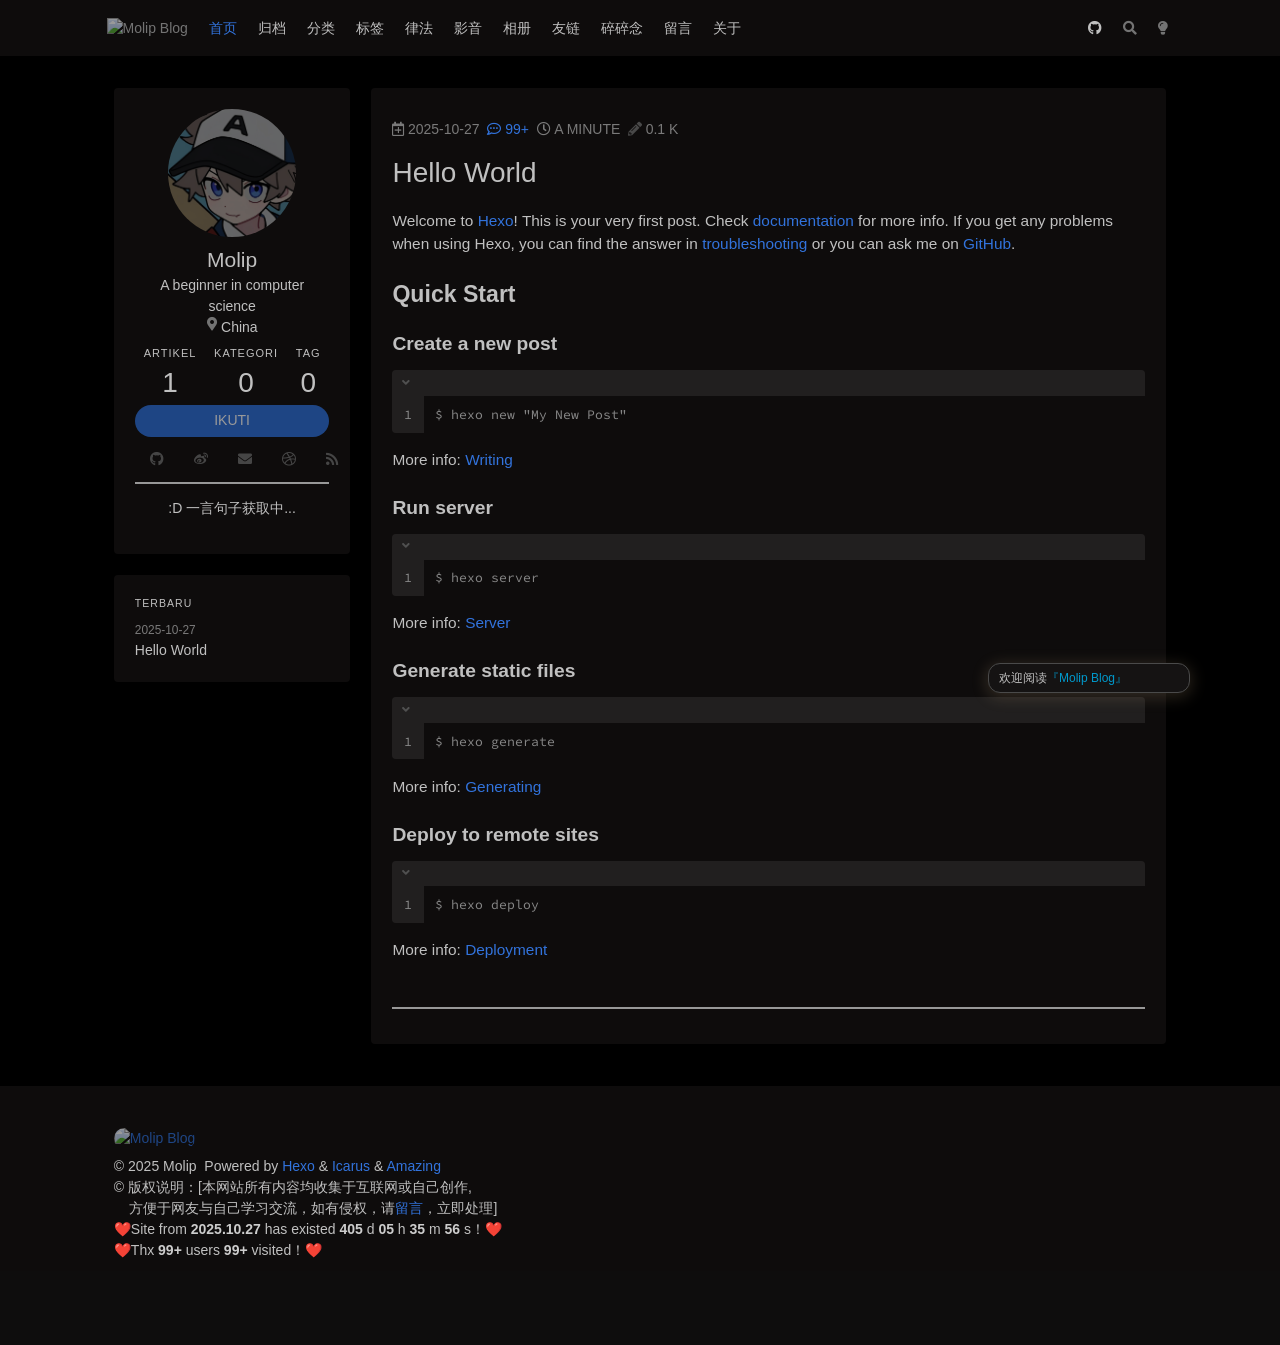
==== commit 72d5c124: "Site updated: 2025-10-28 15:19:17" ====
--- a/index.html
+++ b/index.html
@@ -1,5 +1,5 @@
 <!doctype html>
-<html lang="zh"><head><meta charset="utf-8"><meta name="viewport" content="width=device-width, initial-scale=1, maximum-scale=1"><meta><title>Molip Blog</title><link rel="manifest" href="/Moliptly/manifest.json"><meta name="application-name" content="Molip Blog"><meta name="msapplication-TileImage" content="/img/favicon.png"><meta name="apple-mobile-web-app-capable" content="yes"><meta name="apple-mobile-web-app-title" content="Molip Blog"><meta name="apple-mobile-web-app-status-bar-style" content="default"><meta name="description" content="A beginner in computer science&amp;#x2F;technology"><meta property="og:type" content="blog"><meta property="og:title" content="Molip:)"><meta property="og:url" content="https://github.com/Moliptly"><meta property="og:site_name" content="Molip:)"><meta property="og:description" content="A beginner in computer science&amp;#x2F;technology"><meta property="og:locale" content="zh"><meta property="og:image" content="https://github.com/img/avatar.png"><meta property="article:author" content="Molip:)"><meta property="article:tag" content="Algorithm,CV,VLMs"><meta property="twitter:card" content="summary"><meta property="twitter:image:src" content="https://github.com/img/avatar.png"><script type="application/ld+json">{"@context":"https://schema.org","@type":"BlogPosting","mainEntityOfPage":{"@type":"WebPage","@id":"https://github.com/Moliptly"},"headline":"Molip Blog","image":["https://github.com/Moliptly/img/og_image.png"],"author":{"@type":"Person","name":"Molip"},"publisher":{"@type":"Organization","logo":{"@type":"ImageObject"}},"description":"A beginner in computer science&#x2F;technology"}</script><link rel="icon" href="/Moliptly/img/favicon.png"><meta name="referrer" content="no-referrer-when-downgrade"><link rel="stylesheet" href="https://cdnjs.loli.net/ajax/libs/font-awesome/6.0.0/css/all.min.css"><link rel="stylesheet" href="https://cdnjs.loli.net/ajax/libs/highlight.js/11.7.0/styles/atom-one-light.min.css"><link rel="stylesheet" href="https://fonts.loli.net/css2?family=Ubuntu:wght@400;600&amp;family=Source+Code+Pro"><link rel="stylesheet" href="/Moliptly/css/default.css"><link rel="stylesheet" href="https://cdnjs.loli.net/ajax/libs/font-awesome/5.12.0/css/all.min.css"><link rel="stylesheet" href="https://fonts.loli.net/css?family=Ubuntu:400,600|Source+Code+Pro|Monda:300,300italic,400,400italic,700,700italic|Roboto Slab:300,300italic,400,400italic,700,700italic|Microsoft YaHei:300,300italic,400,400italic,700,700italic|PT Mono:300,300italic,400,400italic,700,700italic&amp;amp;subset=latin,latin-ext|Inconsolata|Itim|Lobster.css"><script src="https://cdnjs.loli.net/ajax/libs/jquery/3.3.1/jquery.min.js"></script><script src="/Moliptly/js/globalUtils.js"></script><style>body>.footer,body>.navbar,body>.section{opacity:0}</style><!--!--><!--!--><script src="//busuanzi.ibruce.info/busuanzi/2.3/busuanzi.pure.mini.js" defer></script><!--!--><link rel="stylesheet" href="https://cdnjs.loli.net/ajax/libs/lightgallery/1.10.0/css/lightgallery.min.css"><link rel="stylesheet" href="https://cdnjs.loli.net/ajax/libs/justifiedGallery/3.8.1/css/justifiedGallery.min.css"><!--!--><!--!--><!--!--><style>.pace{-webkit-pointer-events:none;pointer-events:none;-webkit-user-select:none;-moz-user-select:none;user-select:none}.pace-inactive{display:none}.pace .pace-progress{background:#3273dc;position:fixed;z-index:2000;top:0;right:100%;width:100%;height:2px}</style><script src="https://cdnjs.loli.net/ajax/libs/pace/1.2.4/pace.min.js"></script><link rel="stylesheet" href="/Moliptly/live2d/waifu.css"><script type="text/javascript" async src="/Moliptly/live2d/autoload.js"></script><!-- hexo injector head_end start --><script>
+<html lang="zh"><head><meta charset="utf-8"><meta name="viewport" content="width=device-width, initial-scale=1, maximum-scale=1"><meta><title>Molip Blog</title><link rel="manifest" href="/manifest.json"><meta name="application-name" content="Molip Blog"><meta name="msapplication-TileImage" content="/img/favicon.png"><meta name="apple-mobile-web-app-capable" content="yes"><meta name="apple-mobile-web-app-title" content="Molip Blog"><meta name="apple-mobile-web-app-status-bar-style" content="default"><meta name="description" content="A beginner in computer science&amp;#x2F;technology"><meta property="og:type" content="blog"><meta property="og:title" content="Molip:)"><meta property="og:url" content="https://github.com/Moliptly"><meta property="og:site_name" content="Molip:)"><meta property="og:description" content="A beginner in computer science&amp;#x2F;technology"><meta property="og:locale" content="zh"><meta property="og:image" content="https://github.com/img/avatar.png"><meta property="article:author" content="Molip:)"><meta property="article:tag" content="Algorithm,CV,VLMs"><meta property="twitter:card" content="summary"><meta property="twitter:image:src" content="https://github.com/img/avatar.png"><script type="application/ld+json">{"@context":"https://schema.org","@type":"BlogPosting","mainEntityOfPage":{"@type":"WebPage","@id":"https://moliptly.github.io"},"headline":"Molip Blog","image":["https://moliptly.github.io/img/og_image.png"],"author":{"@type":"Person","name":"Molip"},"publisher":{"@type":"Organization","logo":{"@type":"ImageObject"}},"description":"A beginner in computer science&#x2F;technology"}</script><link rel="icon" href="/img/favicon.png"><meta name="referrer" content="no-referrer-when-downgrade"><link rel="stylesheet" href="https://cdnjs.loli.net/ajax/libs/font-awesome/6.0.0/css/all.min.css"><link rel="stylesheet" href="https://cdnjs.loli.net/ajax/libs/highlight.js/11.7.0/styles/atom-one-light.min.css"><link rel="stylesheet" href="https://fonts.loli.net/css2?family=Ubuntu:wght@400;600&amp;family=Source+Code+Pro"><link rel="stylesheet" href="/css/default.css"><link rel="stylesheet" href="https://cdnjs.loli.net/ajax/libs/font-awesome/5.12.0/css/all.min.css"><link rel="stylesheet" href="https://fonts.loli.net/css?family=Ubuntu:400,600|Source+Code+Pro|Monda:300,300italic,400,400italic,700,700italic|Roboto Slab:300,300italic,400,400italic,700,700italic|Microsoft YaHei:300,300italic,400,400italic,700,700italic|PT Mono:300,300italic,400,400italic,700,700italic&amp;amp;subset=latin,latin-ext|Inconsolata|Itim|Lobster.css"><script src="https://cdnjs.loli.net/ajax/libs/jquery/3.3.1/jquery.min.js"></script><script src="/js/globalUtils.js"></script><style>body>.footer,body>.navbar,body>.section{opacity:0}</style><!--!--><!--!--><script src="//busuanzi.ibruce.info/busuanzi/2.3/busuanzi.pure.mini.js" defer></script><!--!--><link rel="stylesheet" href="https://cdnjs.loli.net/ajax/libs/lightgallery/1.10.0/css/lightgallery.min.css"><link rel="stylesheet" href="https://cdnjs.loli.net/ajax/libs/justifiedGallery/3.8.1/css/justifiedGallery.min.css"><!--!--><!--!--><!--!--><style>.pace{-webkit-pointer-events:none;pointer-events:none;-webkit-user-select:none;-moz-user-select:none;user-select:none}.pace-inactive{display:none}.pace .pace-progress{background:#3273dc;position:fixed;z-index:2000;top:0;right:100%;width:100%;height:2px}</style><script src="https://cdnjs.loli.net/ajax/libs/pace/1.2.4/pace.min.js"></script><link rel="stylesheet" href="/live2d/waifu.css"><script type="text/javascript" async src="/live2d/autoload.js"></script><!-- hexo injector head_end start --><script>
   (function () {
       function switchTab() {
           if (!location.hash) {
@@ -29,7 +29,7 @@
       switchTab();
       window.addEventListener('hashchange', switchTab, false);
   })();
-  </script><!-- hexo injector head_end end --><meta name="generator" content="Hexo 7.3.0"></head><body class="is-2-column has-navbar-fixed-top"><nav class="navbar navbar-main is-fixed-top"><div class="container navbar-container"><div class="navbar-brand justify-content-center"><a class="navbar-item navbar-logo" href="/Moliptly/"><img src="https://cdn.jsdelivr.net/gh/removeif/removeif-demo@latest/img/logo.png" alt="Molip Blog" height="28"></a></div><div class="navbar-menu"><div class="navbar-start"><a class="navbar-item is-active" href="/Moliptly/">首页</a><a class="navbar-item" href="/Moliptly/archives">归档</a><a class="navbar-item" href="/Moliptly/categories">分类</a><a class="navbar-item" href="/Moliptly/tags">标签</a><a class="navbar-item" href="/Moliptly/tags/%E6%B3%95%E5%BE%8B/">律法</a><a class="navbar-item" href="/Moliptly/media">影音</a><a class="navbar-item" href="/Moliptly/album">相册</a><a class="navbar-item" href="/Moliptly/friend">友链</a><a class="navbar-item" href="/Moliptly/self-talking">碎碎念</a><a class="navbar-item" href="/Moliptly/message">留言</a><a class="navbar-item" href="/Moliptly/about">关于</a></div><div class="navbar-end"><a class="navbar-item" target="_blank" rel="noopener" title="Download on GitHub" href="https://github.com/Moliptly"><i class="fab fa-github"></i></a><a class="navbar-item search" title="Suche" href="javascript:;"><i class="fas fa-search"></i></a><a class="navbar-item" id="night-nav" title="Night Mode" href="javascript:;"><i class="fas fa-moon" id="night-icon"></i></a></div></div></div></nav><script type="text/javascript" src="/Moliptly/js/theme-setting.js"></script><section class="section"><div class="container"><div class="columns"><div class="column order-2 column-main is-8-tablet is-8-desktop is-9-widescreen"><!--!--><div class="card"><article class="card-content article" role="article"><div class="article-meta size-small is-uppercase level is-mobile"><div class="level-left"><i class="far fa-calendar-plus"> </i>2025-10-27  <a class="commentCountImg" href="/Moliptly/2025/10/27/hello-world/#comment-container"><span class="display-none-class">212d5e6f12a4c2d724f97255199c93a3</span><i class="far fa-comment-dots"></i> <span class="commentCount" id="212d5e6f12a4c2d724f97255199c93a3">99+</span>  </a><span class="level-item"><i class="far fa-clock"> </i>a minute  <i class="fas fa-pencil-alt"> </i>0.1 k</span></div></div><h1 class="title is-3 is-size-4-mobile"><a class="link-muted" href="/Moliptly/2025/10/27/hello-world/">Hello World</a></h1><div class="content"><p>Welcome to <a target="_blank" rel="noopener" href="https://hexo.io/">Hexo</a>! This is your very first post. Check <a target="_blank" rel="noopener" href="https://hexo.io/docs/">documentation</a> for more info. If you get any problems when using Hexo, you can find the answer in <a target="_blank" rel="noopener" href="https://hexo.io/docs/troubleshooting.html">troubleshooting</a> or you can ask me on <a href="https://github.com/hexojs/hexo/issues">GitHub</a>.</p>
+  </script><!-- hexo injector head_end end --><meta name="generator" content="Hexo 7.3.0"></head><body class="is-2-column has-navbar-fixed-top"><nav class="navbar navbar-main is-fixed-top"><div class="container navbar-container"><div class="navbar-brand justify-content-center"><a class="navbar-item navbar-logo" href="/"><img src="https://cdn.jsdelivr.net/gh/removeif/removeif-demo@latest/img/logo.png" alt="Molip Blog" height="28"></a></div><div class="navbar-menu"><div class="navbar-start"><a class="navbar-item is-active" href="/">首页</a><a class="navbar-item" href="/archives">归档</a><a class="navbar-item" href="/categories">分类</a><a class="navbar-item" href="/tags">标签</a><a class="navbar-item" href="/tags/%E6%B3%95%E5%BE%8B/">律法</a><a class="navbar-item" href="/media">影音</a><a class="navbar-item" href="/album">相册</a><a class="navbar-item" href="/friend">友链</a><a class="navbar-item" href="/self-talking">碎碎念</a><a class="navbar-item" href="/message">留言</a><a class="navbar-item" href="/about">关于</a></div><div class="navbar-end"><a class="navbar-item" target="_blank" rel="noopener" title="Download on GitHub" href="https://github.com/Moliptly"><i class="fab fa-github"></i></a><a class="navbar-item search" title="Pencarian" href="javascript:;"><i class="fas fa-search"></i></a><a class="navbar-item" id="night-nav" title="Night Mode" href="javascript:;"><i class="fas fa-moon" id="night-icon"></i></a></div></div></div></nav><script type="text/javascript" src="/js/theme-setting.js"></script><section class="section"><div class="container"><div class="columns"><div class="column order-2 column-main is-8-tablet is-8-desktop is-9-widescreen"><!--!--><div class="card"><article class="card-content article" role="article"><div class="article-meta size-small is-uppercase level is-mobile"><div class="level-left"><i class="far fa-calendar-plus"> </i>2025-10-27  <a class="commentCountImg" href="/2025/10/27/hello-world/#comment-container"><span class="display-none-class">212d5e6f12a4c2d724f97255199c93a3</span><i class="far fa-comment-dots"></i> <span class="commentCount" id="212d5e6f12a4c2d724f97255199c93a3">99+</span>  </a><span class="level-item"><i class="far fa-clock"> </i>a minute  <i class="fas fa-pencil-alt"> </i>0.1 k</span></div></div><h1 class="title is-3 is-size-4-mobile"><a class="link-muted" href="/2025/10/27/hello-world/">Hello World</a></h1><div class="content"><p>Welcome to <a target="_blank" rel="noopener" href="https://hexo.io/">Hexo</a>! This is your very first post. Check <a target="_blank" rel="noopener" href="https://hexo.io/docs/">documentation</a> for more info. If you get any problems when using Hexo, you can find the answer in <a target="_blank" rel="noopener" href="https://hexo.io/docs/troubleshooting.html">troubleshooting</a> or you can ask me on <a target="_blank" rel="noopener" href="https://github.com/hexojs/hexo/issues">GitHub</a>.</p>
 <h2 id="Quick-Start"><a href="#Quick-Start" class="headerlink" title="Quick Start"></a>Quick Start</h2><h3 id="Create-a-new-post"><a href="#Create-a-new-post" class="headerlink" title="Create a new post"></a>Create a new post</h3><figure class="highlight bash"><table><tr><td class="gutter"><pre><span class="line">1</span><br></pre></td><td class="code"><pre><span class="line">$ hexo new <span class="string">&quot;My New Post&quot;</span></span><br></pre></td></tr></table></figure>
 
 <p>More info: <a target="_blank" rel="noopener" href="https://hexo.io/docs/writing.html">Writing</a></p>
@@ -42,14 +42,14 @@
 <h3 id="Deploy-to-remote-sites"><a href="#Deploy-to-remote-sites" class="headerlink" title="Deploy to remote sites"></a>Deploy to remote sites</h3><figure class="highlight bash"><table><tr><td class="gutter"><pre><span class="line">1</span><br></pre></td><td class="code"><pre><span class="line">$ hexo deploy</span><br></pre></td></tr></table></figure>
 
 <p>More info: <a target="_blank" rel="noopener" href="https://hexo.io/docs/one-command-deployment.html">Deployment</a></p>
-</div><div class="index-category-tag">  <hr></div></article></div></div><div class="column column-left is-4-tablet is-4-desktop is-4-widescreen  order-1 is-sticky"><!--!--><div class="card widget" data-type="profile"><div class="card-content"><nav class="level"><div class="level-item has-text-centered flex-shrink-1"><div><figure class="image is-128x128 mx-auto mb-2"><img class="avatar is-rounded" src="/Moliptly/img/avatar.png" alt="Molip"></figure><p class="title is-size-4 is-block" style="line-height:inherit;">Molip</p><p class="is-size-6 is-block">A beginner in computer science</p><p class="is-size-6 is-flex justify-content-center"><i class="fas fa-map-marker-alt mr-1"></i><span>China</span></p></div></div></nav><nav class="level is-mobile"><div class="level-item has-text-centered is-marginless"><div><p class="heading">Seite</p><a href="/Moliptly/archives/"><p class="title">1</p></a></div></div><div class="level-item has-text-centered is-marginless"><div><p class="heading">Kategorien</p><a href="/Moliptly/categories/"><p class="title">0</p></a></div></div><div class="level-item has-text-centered is-marginless"><div><p class="heading">Tags</p><a href="/Moliptly/tags/"><p class="title">0</p></a></div></div></nav><div class="level"><a class="level-item button is-primary is-rounded" href="https://github.com/Moliptly" target="_blank" rel="noopener">Folgen</a></div><div class="level is-mobile"><a class="level-item button is-transparent is-marginless" target="_blank" rel="noopener" title="Github" href="https://github.com/Moliptly"><i class="fab fa-github"></i></a><a class="level-item button is-transparent is-marginless" target="_blank" rel="noopener" title="Weibo" href="https://github.com/Moliptly"><i class="fab fa-weibo"></i></a><a class="level-item button is-transparent is-marginless" target="_blank" rel="noopener" title="Email" href="/Moliptly/moliptly@gmail.com"><i class="fa fa-envelope"></i></a><a class="level-item button is-transparent is-marginless" target="_blank" rel="noopener" title="Next" href="https://github.com/Moliptly"><i class="fab fa-dribbble"></i></a><a class="level-item button is-transparent is-marginless" target="_blank" rel="noopener" title="RSS" href="/Moliptly/atom.xml"><i class="fas fa-rss"></i></a></div><div><hr><p id="hitokoto">:D 一言句子获取中...</p><script type="text/javascript" defer>function getYiyan(){
+</div><div class="index-category-tag">  <hr></div></article></div></div><div class="column column-left is-4-tablet is-4-desktop is-4-widescreen  order-1 is-sticky"><!--!--><div class="card widget" data-type="profile"><div class="card-content"><nav class="level"><div class="level-item has-text-centered flex-shrink-1"><div><figure class="image is-128x128 mx-auto mb-2"><img class="avatar is-rounded" src="/img/avatar.png" alt="Molip"></figure><p class="title is-size-4 is-block" style="line-height:inherit;">Molip</p><p class="is-size-6 is-block">A beginner in computer science</p><p class="is-size-6 is-flex justify-content-center"><i class="fas fa-map-marker-alt mr-1"></i><span>China</span></p></div></div></nav><nav class="level is-mobile"><div class="level-item has-text-centered is-marginless"><div><p class="heading">Artikel</p><a href="/archives/"><p class="title">1</p></a></div></div><div class="level-item has-text-centered is-marginless"><div><p class="heading">Kategori</p><a href="/categories/"><p class="title">0</p></a></div></div><div class="level-item has-text-centered is-marginless"><div><p class="heading">Tag</p><a href="/tags/"><p class="title">0</p></a></div></div></nav><div class="level"><a class="level-item button is-primary is-rounded" href="https://github.com/Moliptly" target="_blank" rel="noopener">IKUTI</a></div><div class="level is-mobile"><a class="level-item button is-transparent is-marginless" target="_blank" rel="noopener" title="Github" href="https://github.com/Moliptly"><i class="fab fa-github"></i></a><a class="level-item button is-transparent is-marginless" target="_blank" rel="noopener" title="Weibo" href="https://github.com/Moliptly"><i class="fab fa-weibo"></i></a><a class="level-item button is-transparent is-marginless" target="_blank" rel="noopener" title="Email" href="/moliptly@gmail.com"><i class="fa fa-envelope"></i></a><a class="level-item button is-transparent is-marginless" target="_blank" rel="noopener" title="Next" href="https://github.com/Moliptly"><i class="fab fa-dribbble"></i></a><a class="level-item button is-transparent is-marginless" target="_blank" rel="noopener" title="RSS" href="/atom.xml"><i class="fas fa-rss"></i></a></div><div><hr><p id="hitokoto">:D 一言句子获取中...</p><script type="text/javascript" defer>function getYiyan(){
                                 $.getJSON("https://v1.hitokoto.cn/", function (data) {
                                 if(data){
                                     $('#hitokoto').html("");
                                     $('#hitokoto').append("<strong style='color: #3273dc;'>"+data.hitokoto+"</strong>"+
                                     "<p>"+"From《"+data.from+"》</p><p>Provider-"+data.creator+"</p>");
                                 }});}
-                                $(function (){getYiyan();$('#hitokoto').click(function(){getYiyan();})});</script></div></div></div><div class="card widget"><div class="card-content"><h3 class="menu-label">Letzte Einträge</h3><article class="media"><div class="media-content"><p class="date"><time dateTime="2025-10-27T06:42:35.276Z">2025-10-27</time></p><p class="title"><a href="/Moliptly/2025/10/27/hello-world/">Hello World</a></p></div></article></div></div></div><!--!--></div></div></section><footer class="footer"><div class="container"><div class="level"><div class="level-start"><a class="footer-logo is-block mb-2" href="/Moliptly/"><img src="https://cdn.jsdelivr.net/gh/removeif/removeif-demo@latest/img/logo.png" alt="Molip Blog" height="28"></a><p class="size-small"><span>&copy; 2025 Molip</span>  Powered by <a href="https://hexo.io/" target="_blank">Hexo</a> &amp; <a href="https://github.com/ppoffice/hexo-theme-icarus" target="_blank">Icarus</a> &amp; <a href="https://github.com/removeif/hexo-theme-amazing" target="_blank">Amazing</a> <br><span>© 版权说明：[本网站所有内容均收集于互联网或自己创作,<br />&nbsp;&nbsp;&nbsp;&nbsp;方便于网友与自己学习交流，如有侵权，请<a href="/message" target="_blank">留言</a>，立即处理]<br /></span><span><span id="statistic-times">loading...</span><script>function createTime(time) {
+                                $(function (){getYiyan();$('#hitokoto').click(function(){getYiyan();})});</script></div></div></div><div class="card widget"><div class="card-content"><h3 class="menu-label">Terbaru</h3><article class="media"><div class="media-content"><p class="date"><time dateTime="2025-10-27T06:42:35.276Z">2025-10-27</time></p><p class="title"><a href="/2025/10/27/hello-world/">Hello World</a></p></div></article></div></div></div><!--!--></div></div></section><footer class="footer"><div class="container"><div class="level"><div class="level-start"><a class="footer-logo is-block mb-2" href="/"><img src="https://cdn.jsdelivr.net/gh/removeif/removeif-demo@latest/img/logo.png" alt="Molip Blog" height="28"></a><p class="size-small"><span>&copy; 2025 Molip</span>  Powered by <a href="https://hexo.io/" target="_blank">Hexo</a> &amp; <a href="https://github.com/ppoffice/hexo-theme-icarus" target="_blank">Icarus</a> &amp; <a href="https://github.com/removeif/hexo-theme-amazing" target="_blank">Amazing</a> <br><span>© 版权说明：[本网站所有内容均收集于互联网或自己创作,<br />&nbsp;&nbsp;&nbsp;&nbsp;方便于网友与自己学习交流，如有侵权，请<a href="/message" target="_blank">留言</a>，立即处理]<br /></span><span><span id="statistic-times">loading...</span><script>function createTime(time) {
             var n = new Date(time);
             now.setTime(now.getTime() + 250),
                 days = (now - n) / 1e3 / 60 / 60 / 24,
@@ -64,14 +64,14 @@
                 snum = Math.round(seconds),
             1 == String(snum).length && (snum = "0" + snum),
                 document.getElementById("statistic-times").innerHTML = "❤️Site from <strong>"+time.split(" ")[0].replace(/\//g,".")+"</strong> has existed <strong>" + dnum + "</strong> d <strong>" + hnum + "</strong> h <strong>" + mnum + "</strong> m <strong>" + snum + "</strong> s！❤️";
-        }var now = new Date();setInterval("createTime('2025/10/27 00:00:00')", 250,"");</script><br></span><div class="size-small"><span>❤️Thx <strong><span id="busuanzi_value_site_uv">99+</span></strong> users <strong><span id="busuanzi_value_site_pv">99+</span></strong> visited！❤️</span></div></p></div><div class="level-end"><div class="sideMusic"><link rel="stylesheet" href="https://cdn.jsdelivr.net/npm/aplayer/dist/APlayer.min.css"><script src="/Moliptly/js/APlayer.min.js"></script><script src="https://cdn.jsdelivr.net/npm/meting@2/dist/Meting.min.js"></script><meting-js style="width: auto;height: 2000px;" server="netease" type="playlist" id="2364053447" theme="#2980b9" loop="all" autoplay="false" order="list" storageName="aplayer-setting" lrctype="0" list-max-height="400px" fixed="true"></meting-js></div></div></div></div></footer><script src="https://cdnjs.loli.net/ajax/libs/moment.js/2.22.2/moment-with-locales.min.js"></script><script src="https://cdnjs.loli.net/ajax/libs/clipboard.js/2.0.4/clipboard.min.js" async></script><script>moment.locale("zh");</script><script>var IcarusThemeSettings = {
+        }var now = new Date();setInterval("createTime('2025/10/27 00:00:00')", 250,"");</script><br></span><div class="size-small"><span>❤️Thx <strong><span id="busuanzi_value_site_uv">99+</span></strong> users <strong><span id="busuanzi_value_site_pv">99+</span></strong> visited！❤️</span></div></p></div><div class="level-end"><div class="sideMusic"><link rel="stylesheet" href="https://cdn.jsdelivr.net/npm/aplayer/dist/APlayer.min.css"><script src="/js/APlayer.min.js"></script><script src="https://cdn.jsdelivr.net/npm/meting@2/dist/Meting.min.js"></script><meting-js style="width: auto;height: 2000px;" server="netease" type="playlist" id="2364053447" theme="#2980b9" loop="all" autoplay="false" order="list" storageName="aplayer-setting" lrctype="0" list-max-height="400px" fixed="true"></meting-js></div></div></div></div></footer><script src="https://cdnjs.loli.net/ajax/libs/moment.js/2.22.2/moment-with-locales.min.js"></script><script src="https://cdnjs.loli.net/ajax/libs/clipboard.js/2.0.4/clipboard.min.js" async></script><script>moment.locale("zh");</script><script>var IcarusThemeSettings = {
             article: {
                 highlight: {
                     clipboard: true,
                     fold: 'unfolded'
                 }
             }
-        };</script><script src="/Moliptly/js/column.js"></script><script src="/Moliptly/js/animation.js"></script><a id="back-to-top" title="Zurück nach oben" href="javascript:;"><i class="fas fa-chevron-up"></i></a><script src="/Moliptly/js/back_to_top.js" defer></script><!--!--><!--!--><!--!--><script src="https://cdnjs.loli.net/ajax/libs/lightgallery/1.10.0/js/lightgallery.min.js" defer></script><script src="https://cdnjs.loli.net/ajax/libs/justifiedGallery/3.8.1/js/jquery.justifiedGallery.min.js" defer></script><script>window.addEventListener("load", () => {
+        };</script><script src="/js/column.js"></script><script src="/js/animation.js"></script><a id="back-to-top" title="Kembali ke atas" href="javascript:;"><i class="fas fa-chevron-up"></i></a><script src="/js/back_to_top.js" defer></script><!--!--><!--!--><!--!--><script src="https://cdnjs.loli.net/ajax/libs/lightgallery/1.10.0/js/lightgallery.min.js" defer></script><script src="https://cdnjs.loli.net/ajax/libs/justifiedGallery/3.8.1/js/jquery.justifiedGallery.min.js" defer></script><script>window.addEventListener("load", () => {
             if (typeof $.fn.lightGallery === 'function') {
                 $('.article').lightGallery({ selector: '.gallery-item' });
             }
@@ -91,8 +91,8 @@
       chtml: {
         matchFontHeight: false
       }
-    };</script><script src="https://cdnjs.loli.net/ajax/libs/mathjax/3.2.2/es5/tex-mml-chtml.js"></script><!--!--><script src="/Moliptly/js/main.js" defer></script><script>$.getScript('/Moliptly/js/comment-issue-data.js',function(){loadIssueData('46a9f3481b46ea0129d8','79c7c9cb847e141757d7864453bcbf89f0655b24','Molip','blog_comment',false);})</script><div class="searchbox"><div class="searchbox-container"><div class="searchbox-header"><div class="searchbox-input-container"><input class="searchbox-input" type="text" placeholder="Tippen Sie etwas..."></div><a class="searchbox-close" href="javascript:;">×</a></div><div class="searchbox-body"></div></div></div><script data-pjax src="/Moliptly/js/insight.js" defer></script><script data-pjax>document.addEventListener('DOMContentLoaded', function () {
-            loadInsight({"contentUrl":"/Moliptly/content.json"}, {"hint":"Tippen Sie etwas...","untitled":"(Ohne Titel)","posts":"Seiten","pages":"Pages","categories":"Kategorien","tags":"Tags"});
+    };</script><script src="https://cdnjs.loli.net/ajax/libs/mathjax/3.2.2/es5/tex-mml-chtml.js"></script><!--!--><script src="/js/main.js" defer></script><script>$.getScript('/js/comment-issue-data.js',function(){loadIssueData('46a9f3481b46ea0129d8','79c7c9cb847e141757d7864453bcbf89f0655b24','Molip','blog_comment',false);})</script><div class="searchbox"><div class="searchbox-container"><div class="searchbox-header"><div class="searchbox-input-container"><input class="searchbox-input" type="text" placeholder="Tulis Sesuatu.."></div><a class="searchbox-close" href="javascript:;">×</a></div><div class="searchbox-body"></div></div></div><script data-pjax src="/js/insight.js" defer></script><script data-pjax>document.addEventListener('DOMContentLoaded', function () {
+            loadInsight({"contentUrl":"/content.json"}, {"hint":"Tulis Sesuatu..","untitled":"(Tanpa judul)","posts":"Artikel","pages":"Halaman","categories":"Kategori","tags":"Tag"});
         });</script><script src="https://cdn.jsdelivr.net/npm/pjax@0.2.8/pjax.js"></script><script type="text/javascript">var pjax = new Pjax({
             elements: "a",//代表点击链接就更新
             selectors: [  //代表要更新的节点
@@ -123,7 +123,7 @@
         document.addEventListener('pjax:complete', function () {
             $(".section").css({opacity:1});
             if(true){
-                $.getScript('/Moliptly/js/comment-issue-data.js',function(){loadIssueData('46a9f3481b46ea0129d8','79c7c9cb847e141757d7864453bcbf89f0655b24','Molip','blog_comment',false);});
+                $.getScript('/js/comment-issue-data.js',function(){loadIssueData('46a9f3481b46ea0129d8','79c7c9cb847e141757d7864453bcbf89f0655b24','Molip','blog_comment',false);});
             }
             if(false){
                 loadMathJax();
--- a/css/default.css
+++ b/css/default.css
@@ -0,0 +1,12628 @@
+@-moz-keyframes spinAround {
+  from {
+    transform: rotate(0deg);
+  }
+  to {
+    transform: rotate(359deg);
+  }
+}
+@-webkit-keyframes spinAround {
+  from {
+    transform: rotate(0deg);
+  }
+  to {
+    transform: rotate(359deg);
+  }
+}
+@-o-keyframes spinAround {
+  from {
+    transform: rotate(0deg);
+  }
+  to {
+    transform: rotate(359deg);
+  }
+}
+@keyframes spinAround {
+  from {
+    transform: rotate(0deg);
+  }
+  to {
+    transform: rotate(359deg);
+  }
+}
+.is-unselectable,
+.breadcrumb,
+.modal-close,
+.pagination-previous,
+.pagination-next,
+.pagination-link,
+.pagination-ellipsis,
+.tabs,
+.button,
+.delete,
+.file {
+  -webkit-touch-callout: none;
+  -webkit-user-select: none;
+  -moz-user-select: none;
+  -ms-user-select: none;
+  user-select: none;
+}
+.navbar-link:not(.is-arrowless)::after,
+.select:not(.is-multiple):not(.is-loading)::after {
+  border: 3px solid transparent;
+  border-radius: 2px;
+  border-right: 0;
+  border-top: 0;
+  content: " ";
+  display: block;
+  height: 0.625em;
+  margin-top: -0.4375em;
+  pointer-events: none;
+  position: absolute;
+  top: 50%;
+  transform: rotate(-45deg);
+  transform-origin: center;
+  width: 0.625em;
+}
+.breadcrumb:not(:last-child),
+.level:not(:last-child),
+.list:not(:last-child),
+.message:not(:last-child),
+.pagination:not(:last-child),
+.tabs:not(:last-child),
+.box:not(:last-child),
+.content:not(:last-child),
+.notification:not(:last-child),
+.progress:not(:last-child),
+.table:not(:last-child),
+.table-container:not(:last-child),
+.title:not(:last-child),
+.subtitle:not(:last-child),
+.block:not(:last-child),
+.highlight:not(:last-child) {
+  margin-bottom: 1.5rem;
+}
+.modal-close,
+.delete {
+  -moz-appearance: none;
+  -webkit-appearance: none;
+  background-color: rgba(10,10,10,0.2);
+  border: none;
+  border-radius: 290486px;
+  cursor: pointer;
+  pointer-events: auto;
+  display: inline-block;
+  flex-grow: 0;
+  flex-shrink: 0;
+  font-size: 0;
+  height: 20px;
+  max-height: 20px;
+  max-width: 20px;
+  min-height: 20px;
+  min-width: 20px;
+  outline: none;
+  position: relative;
+  vertical-align: top;
+  width: 20px;
+}
+.modal-close::before,
+.delete::before,
+.modal-close::after,
+.delete::after {
+  background-color: #fff;
+  content: "";
+  display: block;
+  left: 50%;
+  position: absolute;
+  top: 50%;
+  transform: translateX(-50%) translateY(-50%) rotate(45deg);
+  transform-origin: center center;
+}
+.modal-close::before,
+.delete::before {
+  height: 2px;
+  width: 50%;
+}
+.modal-close::after,
+.delete::after {
+  height: 50%;
+  width: 2px;
+}
+.modal-close:hover,
+.delete:hover,
+.modal-close:focus,
+.delete:focus {
+  background-color: rgba(10,10,10,0.3);
+}
+.modal-close:active,
+.delete:active {
+  background-color: rgba(10,10,10,0.4);
+}
+.modal-close.is-small,
+.delete.is-small {
+  height: 16px;
+  max-height: 16px;
+  max-width: 16px;
+  min-height: 16px;
+  min-width: 16px;
+  width: 16px;
+}
+.modal-close.is-medium,
+.delete.is-medium {
+  height: 24px;
+  max-height: 24px;
+  max-width: 24px;
+  min-height: 24px;
+  min-width: 24px;
+  width: 24px;
+}
+.modal-close.is-large,
+.delete.is-large {
+  height: 32px;
+  max-height: 32px;
+  max-width: 32px;
+  min-height: 32px;
+  min-width: 32px;
+  width: 32px;
+}
+.button.is-loading::after,
+.loader,
+.select.is-loading::after,
+.control.is-loading::after {
+  animation: spinAround 500ms infinite linear;
+  border: 2px solid #dbdbdb;
+  border-radius: 290486px;
+  border-right-color: transparent;
+  border-top-color: transparent;
+  content: "";
+  display: block;
+  height: 1em;
+  position: relative;
+  width: 1em;
+}
+.is-overlay,
+.modal,
+.modal-background,
+.image.is-square img,
+.image.is-1by1 img,
+.image.is-5by4 img,
+.image.is-4by3 img,
+.image.is-3by2 img,
+.image.is-5by3 img,
+.image.is-16by9 img,
+.image.is-2by1 img,
+.image.is-3by1 img,
+.image.is-4by5 img,
+.image.is-3by4 img,
+.image.is-2by3 img,
+.image.is-3by5 img,
+.image.is-9by16 img,
+.image.is-1by2 img,
+.image.is-1by3 img,
+.image.is-square .has-ratio,
+.image.is-1by1 .has-ratio,
+.image.is-5by4 .has-ratio,
+.image.is-4by3 .has-ratio,
+.image.is-3by2 .has-ratio,
+.image.is-5by3 .has-ratio,
+.image.is-16by9 .has-ratio,
+.image.is-2by1 .has-ratio,
+.image.is-3by1 .has-ratio,
+.image.is-4by5 .has-ratio,
+.image.is-3by4 .has-ratio,
+.image.is-2by3 .has-ratio,
+.image.is-3by5 .has-ratio,
+.image.is-9by16 .has-ratio,
+.image.is-1by2 .has-ratio,
+.image.is-1by3 .has-ratio,
+.hero-video {
+  bottom: 0;
+  left: 0;
+  position: absolute;
+  right: 0;
+  top: 0;
+}
+.pagination-previous,
+.pagination-next,
+.pagination-link,
+.pagination-ellipsis,
+.button,
+.input,
+.textarea,
+.select select,
+.file-cta,
+.file-name {
+  -moz-appearance: none;
+  -webkit-appearance: none;
+  align-items: center;
+  border: 1px solid transparent;
+  border-radius: 4px;
+  box-shadow: none;
+  display: inline-flex;
+  font-size: 1rem;
+  height: 2.25em;
+  justify-content: flex-start;
+  line-height: 1.5;
+  padding-bottom: calc(0.5em - 1px);
+  padding-left: calc(0.75em - 1px);
+  padding-right: calc(0.75em - 1px);
+  padding-top: calc(0.5em - 1px);
+  position: relative;
+  vertical-align: top;
+}
+.pagination-previous:focus,
+.pagination-next:focus,
+.pagination-link:focus,
+.pagination-ellipsis:focus,
+.button:focus,
+.input:focus,
+.textarea:focus,
+.select select:focus,
+.file-cta:focus,
+.file-name:focus,
+.pagination-previous.is-focused,
+.pagination-next.is-focused,
+.pagination-link.is-focused,
+.pagination-ellipsis.is-focused,
+.button.is-focused,
+.input.is-focused,
+.textarea.is-focused,
+.select select.is-focused,
+.file-cta.is-focused,
+.file-name.is-focused,
+.pagination-previous:active,
+.pagination-next:active,
+.pagination-link:active,
+.pagination-ellipsis:active,
+.button:active,
+.input:active,
+.textarea:active,
+.select select:active,
+.file-cta:active,
+.file-name:active,
+.pagination-previous.is-active,
+.pagination-next.is-active,
+.pagination-link.is-active,
+.pagination-ellipsis.is-active,
+.button.is-active,
+.input.is-active,
+.textarea.is-active,
+.select select.is-active,
+.file-cta.is-active,
+.file-name.is-active {
+  outline: none;
+}
+.pagination-previous[disabled],
+.pagination-next[disabled],
+.pagination-link[disabled],
+.pagination-ellipsis[disabled],
+.button[disabled],
+.input[disabled],
+.textarea[disabled],
+.select select[disabled],
+.file-cta[disabled],
+.file-name[disabled],
+fieldset[disabled] .pagination-previous,
+fieldset[disabled] .pagination-next,
+fieldset[disabled] .pagination-link,
+fieldset[disabled] .pagination-ellipsis,
+fieldset[disabled] .button,
+fieldset[disabled] .input,
+fieldset[disabled] .textarea,
+fieldset[disabled] .select select,
+fieldset[disabled] .file-cta,
+fieldset[disabled] .file-name {
+  cursor: not-allowed;
+}
+/* minireset.css v0.0.6 | MIT License | github.com/jgthms/minireset.css */
+html,
+body,
+p,
+ol,
+ul,
+li,
+dl,
+dt,
+dd,
+blockquote,
+figure,
+fieldset,
+legend,
+textarea,
+pre,
+iframe,
+hr,
+h1,
+h2,
+h3,
+h4,
+h5,
+h6 {
+  margin: 0;
+  padding: 0;
+}
+h1,
+h2,
+h3,
+h4,
+h5,
+h6 {
+  font-size: 100%;
+  font-weight: normal;
+}
+ul {
+  list-style: none;
+}
+button,
+input,
+select,
+textarea {
+  margin: 0;
+}
+html {
+  box-sizing: border-box;
+}
+*,
+*::before,
+*::after {
+  box-sizing: inherit;
+}
+img,
+video {
+  height: auto;
+  max-width: 100%;
+}
+iframe {
+  border: 0;
+}
+table {
+  border-collapse: collapse;
+  border-spacing: 0;
+}
+td,
+th {
+  padding: 0;
+}
+td:not([align]),
+th:not([align]) {
+  text-align: left;
+}
+html {
+  background-color: #f7f7f7;
+  font-size: 14px;
+  -moz-osx-font-smoothing: grayscale;
+  -webkit-font-smoothing: antialiased;
+  min-width: 300px;
+  overflow-x: hidden;
+  overflow-y: scroll;
+  text-rendering: optimizeLegibility;
+  text-size-adjust: 100%;
+}
+article,
+aside,
+figure,
+footer,
+header,
+hgroup,
+section {
+  display: block;
+}
+body,
+button,
+input,
+select,
+textarea {
+  font-family: Ubuntu, Roboto, 'Open Sans', 'Microsoft YaHei', sans-serif;
+}
+code,
+pre {
+  -moz-osx-font-smoothing: auto;
+  -webkit-font-smoothing: auto;
+  font-family: 'Source Code Pro', monospace, 'Microsoft YaHei';
+}
+body {
+  color: #4a4a4a;
+  font-size: 1em;
+  font-weight: 400;
+  line-height: 1.5;
+}
+a {
+  color: #3273dc;
+  cursor: pointer;
+  text-decoration: none;
+}
+a strong {
+  color: currentColor;
+}
+a:hover {
+  color: #363636;
+}
+code {
+  background-color: #f5f5f5;
+  color: #f14668;
+  font-size: 0.875em;
+  font-weight: normal;
+  padding: 0.25em 0.5em 0.25em;
+}
+hr {
+  background-color: #f5f5f5;
+  border: none;
+  display: block;
+  height: 2px;
+  margin: 1.5rem 0;
+}
+img {
+  height: auto;
+  max-width: 100%;
+}
+input[type="checkbox"],
+input[type="radio"] {
+  vertical-align: baseline;
+}
+small {
+  font-size: 0.875em;
+}
+span {
+  font-style: inherit;
+  font-weight: inherit;
+}
+strong {
+  color: #363636;
+  font-weight: 700;
+}
+fieldset {
+  border: none;
+}
+pre {
+  -webkit-overflow-scrolling: touch;
+  background-color: #f5f5f5;
+  color: #4a4a4a;
+  font-size: 0.875em;
+  overflow-x: auto;
+  padding: 1.25rem 1.5rem;
+  white-space: pre;
+  word-wrap: normal;
+}
+pre code {
+  background-color: transparent;
+  color: currentColor;
+  font-size: 1em;
+  padding: 0;
+}
+table td,
+table th {
+  vertical-align: top;
+}
+table td:not([align]),
+table th:not([align]) {
+  text-align: left;
+}
+table th {
+  color: #363636;
+}
+.is-clearfix::after {
+  clear: both;
+  content: " ";
+  display: table;
+}
+.is-pulled-left {
+  float: left !important;
+}
+.is-pulled-right {
+  float: right !important;
+}
+.is-clipped {
+  overflow: hidden !important;
+}
+.is-size-1 {
+  font-size: 3rem !important;
+}
+.is-size-2 {
+  font-size: 2.5rem !important;
+}
+.is-size-3 {
+  font-size: 2rem !important;
+}
+.is-size-4 {
+  font-size: 1.5rem !important;
+}
+.is-size-5 {
+  font-size: 1.25rem !important;
+}
+.is-size-6,
+article.media .title {
+  font-size: 1rem !important;
+}
+.is-size-7,
+article.media .date,
+article.media .categories,
+.article-licensing .licensing-title a,
+.article-licensing .licensing-meta h6 {
+  font-size: 0.85rem !important;
+}
+@media screen and (max-width: 768px) {
+  .is-size-1-mobile {
+    font-size: 3rem !important;
+  }
+  .is-size-2-mobile {
+    font-size: 2.5rem !important;
+  }
+  .is-size-3-mobile {
+    font-size: 2rem !important;
+  }
+  .is-size-4-mobile {
+    font-size: 1.5rem !important;
+  }
+  .is-size-5-mobile {
+    font-size: 1.25rem !important;
+  }
+  .is-size-6-mobile {
+    font-size: 1rem !important;
+  }
+  .is-size-7-mobile {
+    font-size: 0.85rem !important;
+  }
+}
+@media screen and (min-width: 769px), print {
+  .is-size-1-tablet {
+    font-size: 3rem !important;
+  }
+  .is-size-2-tablet {
+    font-size: 2.5rem !important;
+  }
+  .is-size-3-tablet {
+    font-size: 2rem !important;
+  }
+  .is-size-4-tablet {
+    font-size: 1.5rem !important;
+  }
+  .is-size-5-tablet {
+    font-size: 1.25rem !important;
+  }
+  .is-size-6-tablet {
+    font-size: 1rem !important;
+  }
+  .is-size-7-tablet {
+    font-size: 0.85rem !important;
+  }
+}
+@media screen and (max-width: 1087px) {
+  .is-size-1-touch {
+    font-size: 3rem !important;
+  }
+  .is-size-2-touch {
+    font-size: 2.5rem !important;
+  }
+  .is-size-3-touch {
+    font-size: 2rem !important;
+  }
+  .is-size-4-touch {
+    font-size: 1.5rem !important;
+  }
+  .is-size-5-touch {
+    font-size: 1.25rem !important;
+  }
+  .is-size-6-touch {
+    font-size: 1rem !important;
+  }
+  .is-size-7-touch {
+    font-size: 0.85rem !important;
+  }
+}
+@media screen and (min-width: 1088px) {
+  .is-size-1-desktop {
+    font-size: 3rem !important;
+  }
+  .is-size-2-desktop {
+    font-size: 2.5rem !important;
+  }
+  .is-size-3-desktop {
+    font-size: 2rem !important;
+  }
+  .is-size-4-desktop {
+    font-size: 1.5rem !important;
+  }
+  .is-size-5-desktop {
+    font-size: 1.25rem !important;
+  }
+  .is-size-6-desktop {
+    font-size: 1rem !important;
+  }
+  .is-size-7-desktop {
+    font-size: 0.85rem !important;
+  }
+}
+@media screen and (min-width: 1280px) {
+  .is-size-1-widescreen {
+    font-size: 3rem !important;
+  }
+  .is-size-2-widescreen {
+    font-size: 2.5rem !important;
+  }
+  .is-size-3-widescreen {
+    font-size: 2rem !important;
+  }
+  .is-size-4-widescreen {
+    font-size: 1.5rem !important;
+  }
+  .is-size-5-widescreen {
+    font-size: 1.25rem !important;
+  }
+  .is-size-6-widescreen {
+    font-size: 1rem !important;
+  }
+  .is-size-7-widescreen {
+    font-size: 0.85rem !important;
+  }
+}
+@media screen and (min-width: 1472px) {
+  .is-size-1-fullhd {
+    font-size: 3rem !important;
+  }
+  .is-size-2-fullhd {
+    font-size: 2.5rem !important;
+  }
+  .is-size-3-fullhd {
+    font-size: 2rem !important;
+  }
+  .is-size-4-fullhd {
+    font-size: 1.5rem !important;
+  }
+  .is-size-5-fullhd {
+    font-size: 1.25rem !important;
+  }
+  .is-size-6-fullhd {
+    font-size: 1rem !important;
+  }
+  .is-size-7-fullhd {
+    font-size: 0.85rem !important;
+  }
+}
+.has-text-centered {
+  text-align: center !important;
+}
+.has-text-justified {
+  text-align: justify !important;
+}
+.has-text-left {
+  text-align: left !important;
+}
+.has-text-right {
+  text-align: right !important;
+}
+@media screen and (max-width: 768px) {
+  .has-text-centered-mobile {
+    text-align: center !important;
+  }
+}
+@media screen and (min-width: 769px), print {
+  .has-text-centered-tablet {
+    text-align: center !important;
+  }
+}
+@media screen and (min-width: 769px) and (max-width: 1087px) {
+  .has-text-centered-tablet-only {
+    text-align: center !important;
+  }
+}
+@media screen and (max-width: 1087px) {
+  .has-text-centered-touch {
+    text-align: center !important;
+  }
+}
+@media screen and (min-width: 1088px) {
+  .has-text-centered-desktop {
+    text-align: center !important;
+  }
+}
+@media screen and (min-width: 1088px) and (max-width: 1279px) {
+  .has-text-centered-desktop-only {
+    text-align: center !important;
+  }
+}
+@media screen and (min-width: 1280px) {
+  .has-text-centered-widescreen {
+    text-align: center !important;
+  }
+}
+@media screen and (min-width: 1280px) and (max-width: 1471px) {
+  .has-text-centered-widescreen-only {
+    text-align: center !important;
+  }
+}
+@media screen and (min-width: 1472px) {
+  .has-text-centered-fullhd {
+    text-align: center !important;
+  }
+}
+@media screen and (max-width: 768px) {
+  .has-text-justified-mobile {
+    text-align: justify !important;
+  }
+}
+@media screen and (min-width: 769px), print {
+  .has-text-justified-tablet {
+    text-align: justify !important;
+  }
+}
+@media screen and (min-width: 769px) and (max-width: 1087px) {
+  .has-text-justified-tablet-only {
+    text-align: justify !important;
+  }
+}
+@media screen and (max-width: 1087px) {
+  .has-text-justified-touch {
+    text-align: justify !important;
+  }
+}
+@media screen and (min-width: 1088px) {
+  .has-text-justified-desktop {
+    text-align: justify !important;
+  }
+}
+@media screen and (min-width: 1088px) and (max-width: 1279px) {
+  .has-text-justified-desktop-only {
+    text-align: justify !important;
+  }
+}
+@media screen and (min-width: 1280px) {
+  .has-text-justified-widescreen {
+    text-align: justify !important;
+  }
+}
+@media screen and (min-width: 1280px) and (max-width: 1471px) {
+  .has-text-justified-widescreen-only {
+    text-align: justify !important;
+  }
+}
+@media screen and (min-width: 1472px) {
+  .has-text-justified-fullhd {
+    text-align: justify !important;
+  }
+}
+@media screen and (max-width: 768px) {
+  .has-text-left-mobile {
+    text-align: left !important;
+  }
+}
+@media screen and (min-width: 769px), print {
+  .has-text-left-tablet {
+    text-align: left !important;
+  }
+}
+@media screen and (min-width: 769px) and (max-width: 1087px) {
+  .has-text-left-tablet-only {
+    text-align: left !important;
+  }
+}
+@media screen and (max-width: 1087px) {
+  .has-text-left-touch {
+    text-align: left !important;
+  }
+}
+@media screen and (min-width: 1088px) {
+  .has-text-left-desktop {
+    text-align: left !important;
+  }
+}
+@media screen and (min-width: 1088px) and (max-width: 1279px) {
+  .has-text-left-desktop-only {
+    text-align: left !important;
+  }
+}
+@media screen and (min-width: 1280px) {
+  .has-text-left-widescreen {
+    text-align: left !important;
+  }
+}
+@media screen and (min-width: 1280px) and (max-width: 1471px) {
+  .has-text-left-widescreen-only {
+    text-align: left !important;
+  }
+}
+@media screen and (min-width: 1472px) {
+  .has-text-left-fullhd {
+    text-align: left !important;
+  }
+}
+@media screen and (max-width: 768px) {
+  .has-text-right-mobile {
+    text-align: right !important;
+  }
+}
+@media screen and (min-width: 769px), print {
+  .has-text-right-tablet {
+    text-align: right !important;
+  }
+}
+@media screen and (min-width: 769px) and (max-width: 1087px) {
+  .has-text-right-tablet-only {
+    text-align: right !important;
+  }
+}
+@media screen and (max-width: 1087px) {
+  .has-text-right-touch {
+    text-align: right !important;
+  }
+}
+@media screen and (min-width: 1088px) {
+  .has-text-right-desktop {
+    text-align: right !important;
+  }
+}
+@media screen and (min-width: 1088px) and (max-width: 1279px) {
+  .has-text-right-desktop-only {
+    text-align: right !important;
+  }
+}
+@media screen and (min-width: 1280px) {
+  .has-text-right-widescreen {
+    text-align: right !important;
+  }
+}
+@media screen and (min-width: 1280px) and (max-width: 1471px) {
+  .has-text-right-widescreen-only {
+    text-align: right !important;
+  }
+}
+@media screen and (min-width: 1472px) {
+  .has-text-right-fullhd {
+    text-align: right !important;
+  }
+}
+.is-capitalized {
+  text-transform: capitalize !important;
+}
+.is-lowercase {
+  text-transform: lowercase !important;
+}
+.is-uppercase,
+article.media .categories {
+  text-transform: uppercase !important;
+}
+.is-italic {
+  font-style: italic !important;
+}
+.has-text-white {
+  color: #fff !important;
+}
+a.has-text-white:hover,
+a.has-text-white:focus {
+  color: #e6e6e6 !important;
+}
+.has-background-white {
+  background-color: #fff !important;
+}
+.has-text-black {
+  color: #0a0a0a !important;
+}
+a.has-text-black:hover,
+a.has-text-black:focus {
+  color: #000 !important;
+}
+.has-background-black {
+  background-color: #0a0a0a !important;
+}
+.has-text-light {
+  color: #f5f5f5 !important;
+}
+a.has-text-light:hover,
+a.has-text-light:focus {
+  color: #dbdbdb !important;
+}
+.has-background-light {
+  background-color: #f5f5f5 !important;
+}
+.has-text-dark {
+  color: #363636 !important;
+}
+a.has-text-dark:hover,
+a.has-text-dark:focus {
+  color: #1c1c1c !important;
+}
+.has-background-dark {
+  background-color: #363636 !important;
+}
+.has-text-primary {
+  color: #3273dc !important;
+}
+a.has-text-primary:hover,
+a.has-text-primary:focus {
+  color: #205bbc !important;
+}
+.has-background-primary {
+  background-color: #3273dc !important;
+}
+.has-text-link {
+  color: #3273dc !important;
+}
+a.has-text-link:hover,
+a.has-text-link:focus {
+  color: #205bbc !important;
+}
+.has-background-link {
+  background-color: #3273dc !important;
+}
+.has-text-info {
+  color: #3298dc !important;
+}
+a.has-text-info:hover,
+a.has-text-info:focus {
+  color: #207dbc !important;
+}
+.has-background-info {
+  background-color: #3298dc !important;
+}
+.has-text-success {
+  color: #48c774 !important;
+}
+a.has-text-success:hover,
+a.has-text-success:focus {
+  color: #34a85c !important;
+}
+.has-background-success {
+  background-color: #48c774 !important;
+}
+.has-text-warning {
+  color: #ffdd57 !important;
+}
+a.has-text-warning:hover,
+a.has-text-warning:focus {
+  color: #ffd324 !important;
+}
+.has-background-warning {
+  background-color: #ffdd57 !important;
+}
+.has-text-danger {
+  color: #f14668 !important;
+}
+a.has-text-danger:hover,
+a.has-text-danger:focus {
+  color: #ee1742 !important;
+}
+.has-background-danger {
+  background-color: #f14668 !important;
+}
+.has-text-grey-lightest {
+  color: #ededed !important;
+}
+a.has-text-grey-lightest:hover,
+a.has-text-grey-lightest:focus {
+  color: #d4d4d4 !important;
+}
+.has-background-grey-lightest {
+  background-color: #ededed !important;
+}
+.has-text-black-bis {
+  color: #121212 !important;
+}
+.has-background-black-bis {
+  background-color: #121212 !important;
+}
+.has-text-black-ter {
+  color: #242424 !important;
+}
+.has-background-black-ter {
+  background-color: #242424 !important;
+}
+.has-text-grey-darker {
+  color: #363636 !important;
+}
+.has-background-grey-darker {
+  background-color: #363636 !important;
+}
+.has-text-grey-dark {
+  color: #4a4a4a !important;
+}
+.has-background-grey-dark {
+  background-color: #4a4a4a !important;
+}
+.has-text-grey,
+.article-licensing .licensing-title a {
+  color: #7a7a7a !important;
+}
+.has-background-grey {
+  background-color: #7a7a7a !important;
+}
+.has-text-grey-light {
+  color: #b5b5b5 !important;
+}
+.has-background-grey-light {
+  background-color: #b5b5b5 !important;
+}
+.has-text-grey-lighter {
+  color: #dbdbdb !important;
+}
+.has-background-grey-lighter {
+  background-color: #dbdbdb !important;
+}
+.has-text-white-ter {
+  color: #f5f5f5 !important;
+}
+.has-background-white-ter {
+  background-color: #f5f5f5 !important;
+}
+.has-text-white-bis {
+  color: #fafafa !important;
+}
+.has-background-white-bis {
+  background-color: #fafafa !important;
+}
+.has-text-weight-light {
+  font-weight: 300 !important;
+}
+.has-text-weight-normal {
+  font-weight: 400 !important;
+}
+.has-text-weight-medium {
+  font-weight: 500 !important;
+}
+.has-text-weight-semibold {
+  font-weight: 600 !important;
+}
+.has-text-weight-bold {
+  font-weight: 700 !important;
+}
+.is-family-primary {
+  font-family: Ubuntu, Roboto, 'Open Sans', 'Microsoft YaHei', sans-serif !important;
+}
+.is-family-secondary {
+  font-family: Ubuntu, Roboto, 'Open Sans', 'Microsoft YaHei', sans-serif !important;
+}
+.is-family-sans-serif {
+  font-family: Ubuntu, Roboto, 'Open Sans', 'Microsoft YaHei', sans-serif !important;
+}
+.is-family-monospace {
+  font-family: monospace !important;
+}
+.is-family-code {
+  font-family: 'Source Code Pro', monospace, 'Microsoft YaHei' !important;
+}
+.is-block {
+  display: block !important;
+}
+@media screen and (max-width: 768px) {
+  .is-block-mobile {
+    display: block !important;
+  }
+}
+@media screen and (min-width: 769px), print {
+  .is-block-tablet {
+    display: block !important;
+  }
+}
+@media screen and (min-width: 769px) and (max-width: 1087px) {
+  .is-block-tablet-only {
+    display: block !important;
+  }
+}
+@media screen and (max-width: 1087px) {
+  .is-block-touch {
+    display: block !important;
+  }
+}
+@media screen and (min-width: 1088px) {
+  .is-block-desktop {
+    display: block !important;
+  }
+}
+@media screen and (min-width: 1088px) and (max-width: 1279px) {
+  .is-block-desktop-only {
+    display: block !important;
+  }
+}
+@media screen and (min-width: 1280px) {
+  .is-block-widescreen {
+    display: block !important;
+  }
+}
+@media screen and (min-width: 1280px) and (max-width: 1471px) {
+  .is-block-widescreen-only {
+    display: block !important;
+  }
+}
+@media screen and (min-width: 1472px) {
+  .is-block-fullhd {
+    display: block !important;
+  }
+}
+.is-flex {
+  display: flex !important;
+}
+@media screen and (max-width: 768px) {
+  .is-flex-mobile {
+    display: flex !important;
+  }
+}
+@media screen and (min-width: 769px), print {
+  .is-flex-tablet {
+    display: flex !important;
+  }
+}
+@media screen and (min-width: 769px) and (max-width: 1087px) {
+  .is-flex-tablet-only {
+    display: flex !important;
+  }
+}
+@media screen and (max-width: 1087px) {
+  .is-flex-touch {
+    display: flex !important;
+  }
+}
+@media screen and (min-width: 1088px) {
+  .is-flex-desktop {
+    display: flex !important;
+  }
+}
+@media screen and (min-width: 1088px) and (max-width: 1279px) {
+  .is-flex-desktop-only {
+    display: flex !important;
+  }
+}
+@media screen and (min-width: 1280px) {
+  .is-flex-widescreen {
+    display: flex !important;
+  }
+}
+@media screen and (min-width: 1280px) and (max-width: 1471px) {
+  .is-flex-widescreen-only {
+    display: flex !important;
+  }
+}
+@media screen and (min-width: 1472px) {
+  .is-flex-fullhd {
+    display: flex !important;
+  }
+}
+.is-inline {
+  display: inline !important;
+}
+@media screen and (max-width: 768px) {
+  .is-inline-mobile {
+    display: inline !important;
+  }
+}
+@media screen and (min-width: 769px), print {
+  .is-inline-tablet {
+    display: inline !important;
+  }
+}
+@media screen and (min-width: 769px) and (max-width: 1087px) {
+  .is-inline-tablet-only {
+    display: inline !important;
+  }
+}
+@media screen and (max-width: 1087px) {
+  .is-inline-touch {
+    display: inline !important;
+  }
+}
+@media screen and (min-width: 1088px) {
+  .is-inline-desktop {
+    display: inline !important;
+  }
+}
+@media screen and (min-width: 1088px) and (max-width: 1279px) {
+  .is-inline-desktop-only {
+    display: inline !important;
+  }
+}
+@media screen and (min-width: 1280px) {
+  .is-inline-widescreen {
+    display: inline !important;
+  }
+}
+@media screen and (min-width: 1280px) and (max-width: 1471px) {
+  .is-inline-widescreen-only {
+    display: inline !important;
+  }
+}
+@media screen and (min-width: 1472px) {
+  .is-inline-fullhd {
+    display: inline !important;
+  }
+}
+.is-inline-block {
+  display: inline-block !important;
+}
+@media screen and (max-width: 768px) {
+  .is-inline-block-mobile {
+    display: inline-block !important;
+  }
+}
+@media screen and (min-width: 769px), print {
+  .is-inline-block-tablet {
+    display: inline-block !important;
+  }
+}
+@media screen and (min-width: 769px) and (max-width: 1087px) {
+  .is-inline-block-tablet-only {
+    display: inline-block !important;
+  }
+}
+@media screen and (max-width: 1087px) {
+  .is-inline-block-touch {
+    display: inline-block !important;
+  }
+}
+@media screen and (min-width: 1088px) {
+  .is-inline-block-desktop {
+    display: inline-block !important;
+  }
+}
+@media screen and (min-width: 1088px) and (max-width: 1279px) {
+  .is-inline-block-desktop-only {
+    display: inline-block !important;
+  }
+}
+@media screen and (min-width: 1280px) {
+  .is-inline-block-widescreen {
+    display: inline-block !important;
+  }
+}
+@media screen and (min-width: 1280px) and (max-width: 1471px) {
+  .is-inline-block-widescreen-only {
+    display: inline-block !important;
+  }
+}
+@media screen and (min-width: 1472px) {
+  .is-inline-block-fullhd {
+    display: inline-block !important;
+  }
+}
+.is-inline-flex {
+  display: inline-flex !important;
+}
+@media screen and (max-width: 768px) {
+  .is-inline-flex-mobile {
+    display: inline-flex !important;
+  }
+}
+@media screen and (min-width: 769px), print {
+  .is-inline-flex-tablet {
+    display: inline-flex !important;
+  }
+}
+@media screen and (min-width: 769px) and (max-width: 1087px) {
+  .is-inline-flex-tablet-only {
+    display: inline-flex !important;
+  }
+}
+@media screen and (max-width: 1087px) {
+  .is-inline-flex-touch {
+    display: inline-flex !important;
+  }
+}
+@media screen and (min-width: 1088px) {
+  .is-inline-flex-desktop {
+    display: inline-flex !important;
+  }
+}
+@media screen and (min-width: 1088px) and (max-width: 1279px) {
+  .is-inline-flex-desktop-only {
+    display: inline-flex !important;
+  }
+}
+@media screen and (min-width: 1280px) {
+  .is-inline-flex-widescreen {
+    display: inline-flex !important;
+  }
+}
+@media screen and (min-width: 1280px) and (max-width: 1471px) {
+  .is-inline-flex-widescreen-only {
+    display: inline-flex !important;
+  }
+}
+@media screen and (min-width: 1472px) {
+  .is-inline-flex-fullhd {
+    display: inline-flex !important;
+  }
+}
+.is-hidden {
+  display: none !important;
+}
+.is-sr-only {
+  border: none !important;
+  clip: rect(0, 0, 0, 0) !important;
+  height: 0.01em !important;
+  overflow: hidden !important;
+  padding: 0 !important;
+  position: absolute !important;
+  white-space: nowrap !important;
+  width: 0.01em !important;
+}
+@media screen and (max-width: 768px) {
+  .is-hidden-mobile {
+    display: none !important;
+  }
+}
+@media screen and (min-width: 769px), print {
+  .is-hidden-tablet {
+    display: none !important;
+  }
+}
+@media screen and (min-width: 769px) and (max-width: 1087px) {
+  .is-hidden-tablet-only {
+    display: none !important;
+  }
+}
+@media screen and (max-width: 1087px) {
+  .is-hidden-touch {
+    display: none !important;
+  }
+}
+@media screen and (min-width: 1088px) {
+  .is-hidden-desktop {
+    display: none !important;
+  }
+}
+@media screen and (min-width: 1088px) and (max-width: 1279px) {
+  .is-hidden-desktop-only {
+    display: none !important;
+  }
+}
+@media screen and (min-width: 1280px) {
+  .is-hidden-widescreen {
+    display: none !important;
+  }
+}
+@media screen and (min-width: 1280px) and (max-width: 1471px) {
+  .is-hidden-widescreen-only {
+    display: none !important;
+  }
+}
+@media screen and (min-width: 1472px) {
+  .is-hidden-fullhd {
+    display: none !important;
+  }
+}
+.is-invisible {
+  visibility: hidden !important;
+}
+@media screen and (max-width: 768px) {
+  .is-invisible-mobile {
+    visibility: hidden !important;
+  }
+}
+@media screen and (min-width: 769px), print {
+  .is-invisible-tablet {
+    visibility: hidden !important;
+  }
+}
+@media screen and (min-width: 769px) and (max-width: 1087px) {
+  .is-invisible-tablet-only {
+    visibility: hidden !important;
+  }
+}
+@media screen and (max-width: 1087px) {
+  .is-invisible-touch {
+    visibility: hidden !important;
+  }
+}
+@media screen and (min-width: 1088px) {
+  .is-invisible-desktop {
+    visibility: hidden !important;
+  }
+}
+@media screen and (min-width: 1088px) and (max-width: 1279px) {
+  .is-invisible-desktop-only {
+    visibility: hidden !important;
+  }
+}
+@media screen and (min-width: 1280px) {
+  .is-invisible-widescreen {
+    visibility: hidden !important;
+  }
+}
+@media screen and (min-width: 1280px) and (max-width: 1471px) {
+  .is-invisible-widescreen-only {
+    visibility: hidden !important;
+  }
+}
+@media screen and (min-width: 1472px) {
+  .is-invisible-fullhd {
+    visibility: hidden !important;
+  }
+}
+.is-marginless {
+  margin: 0 !important;
+}
+.is-paddingless {
+  padding: 0 !important;
+}
+.is-radiusless {
+  border-radius: 0 !important;
+}
+.is-shadowless {
+  box-shadow: none !important;
+}
+.is-relative {
+  position: relative !important;
+}
+.breadcrumb {
+  font-size: 1rem;
+  white-space: nowrap;
+}
+.breadcrumb a {
+  align-items: center;
+  color: #3273dc;
+  display: flex;
+  justify-content: center;
+  padding: 0 0.75em;
+}
+.breadcrumb a:hover {
+  color: #363636;
+}
+.breadcrumb li {
+  align-items: center;
+  display: flex;
+}
+.breadcrumb li:first-child a {
+  padding-left: 0;
+}
+.breadcrumb li.is-active a {
+  color: #363636;
+  cursor: default;
+  pointer-events: none;
+}
+.breadcrumb li + li::before {
+  color: #b5b5b5;
+  content: "\0002f";
+}
+.breadcrumb ul,
+.breadcrumb ol {
+  align-items: flex-start;
+  display: flex;
+  flex-wrap: wrap;
+  justify-content: flex-start;
+}
+.breadcrumb .icon:first-child {
+  margin-right: 0.5em;
+}
+.breadcrumb .icon:last-child {
+  margin-left: 0.5em;
+}
+.breadcrumb.is-centered ol,
+.breadcrumb.is-centered ul {
+  justify-content: center;
+}
+.breadcrumb.is-right ol,
+.breadcrumb.is-right ul {
+  justify-content: flex-end;
+}
+.breadcrumb.is-small {
+  font-size: 0.75rem;
+}
+.breadcrumb.is-medium {
+  font-size: 1.25rem;
+}
+.breadcrumb.is-large {
+  font-size: 1.5rem;
+}
+.breadcrumb.has-arrow-separator li + li::before {
+  content: "\02192";
+}
+.breadcrumb.has-bullet-separator li + li::before {
+  content: "\02022";
+}
+.breadcrumb.has-dot-separator li + li::before {
+  content: "\000b7";
+}
+.breadcrumb.has-succeeds-separator li + li::before {
+  content: "\0227B";
+}
+.card {
+  background-color: #fff;
+  box-shadow: 0 4px 10px rgba(0,0,0,0.05), 0 0 1px rgba(0,0,0,0.1);
+  color: #4a4a4a;
+  max-width: 100%;
+  position: relative;
+}
+.card-header {
+  background-color: transparent;
+  align-items: stretch;
+  box-shadow: 0 0.125em 0.25em rgba(10,10,10,0.1);
+  display: flex;
+}
+.card-header-title {
+  align-items: center;
+  color: #363636;
+  display: flex;
+  flex-grow: 1;
+  font-weight: 700;
+  padding: 0.75rem 1rem;
+}
+.card-header-title.is-centered {
+  justify-content: center;
+}
+.card-header-icon {
+  align-items: center;
+  cursor: pointer;
+  display: flex;
+  justify-content: center;
+  padding: 0.75rem 1rem;
+}
+.card-image {
+  display: block;
+  position: relative;
+}
+.card-content {
+  background-color: transparent;
+  padding: 1.5rem;
+}
+.card-footer {
+  background-color: transparent;
+  border-top: 1px solid #ededed;
+  align-items: stretch;
+  display: flex;
+}
+.card-footer-item {
+  align-items: center;
+  display: flex;
+  flex-basis: 0;
+  flex-grow: 1;
+  flex-shrink: 0;
+  justify-content: center;
+  padding: 0.75rem;
+}
+.card-footer-item:not(:last-child) {
+  border-right: 1px solid #ededed;
+}
+.card .media:not(:last-child) {
+  margin-bottom: 0.75rem;
+}
+.dropdown {
+  display: inline-flex;
+  position: relative;
+  vertical-align: top;
+}
+.dropdown.is-active .dropdown-menu,
+.dropdown.is-hoverable:hover .dropdown-menu {
+  display: block;
+}
+.dropdown.is-right .dropdown-menu {
+  left: auto;
+  right: 0;
+}
+.dropdown.is-up .dropdown-menu {
+  bottom: 100%;
+  padding-bottom: 4px;
+  padding-top: initial;
+  top: auto;
+}
+.dropdown-menu {
+  display: none;
+  left: 0;
+  min-width: 12rem;
+  padding-top: 4px;
+  position: absolute;
+  top: 100%;
+  z-index: 20;
+}
+.dropdown-content {
+  background-color: #fff;
+  border-radius: 4px;
+  box-shadow: 0 0.5em 1em -0.125em rgba(10,10,10,0.1), 0 0px 0 1px rgba(10,10,10,0.02);
+  padding-bottom: 0.5rem;
+  padding-top: 0.5rem;
+}
+.dropdown-item {
+  color: #4a4a4a;
+  display: block;
+  font-size: 0.875rem;
+  line-height: 1.5;
+  padding: 0.375rem 1rem;
+  position: relative;
+}
+a.dropdown-item,
+button.dropdown-item {
+  padding-right: 3rem;
+  text-align: left;
+  white-space: nowrap;
+  width: 100%;
+}
+a.dropdown-item:hover,
+button.dropdown-item:hover {
+  background-color: #f5f5f5;
+  color: #0a0a0a;
+}
+a.dropdown-item.is-active,
+button.dropdown-item.is-active {
+  background-color: #3273dc;
+  color: #fff;
+}
+.dropdown-divider {
+  background-color: #ededed;
+  border: none;
+  display: block;
+  height: 1px;
+  margin: 0.5rem 0;
+}
+.level {
+  align-items: center;
+  justify-content: space-between;
+}
+.level code {
+  border-radius: 4px;
+}
+.level img {
+  display: inline-block;
+  vertical-align: top;
+}
+.level.is-mobile {
+  display: flex;
+}
+.level.is-mobile .level-left,
+.level.is-mobile .level-right {
+  display: flex;
+}
+.level.is-mobile .level-left + .level-right {
+  margin-top: 0;
+}
+.level.is-mobile .level-item:not(:last-child) {
+  margin-bottom: 0;
+  margin-right: 0.75rem;
+}
+.level.is-mobile .level-item:not(.is-narrow) {
+  flex-grow: 1;
+}
+@media screen and (min-width: 769px), print {
+  .level {
+    display: flex;
+  }
+  .level > .level-item:not(.is-narrow) {
+    flex-grow: 1;
+  }
+}
+.level-item {
+  align-items: center;
+  display: flex;
+  flex-basis: auto;
+  flex-grow: 0;
+  flex-shrink: 0;
+  justify-content: center;
+}
+.level-item .title,
+.level-item .subtitle {
+  margin-bottom: 0;
+}
+@media screen and (max-width: 768px) {
+  .level-item:not(:last-child) {
+    margin-bottom: 0.75rem;
+  }
+}
+.level-left,
+.level-right {
+  flex-basis: auto;
+  flex-grow: 0;
+  flex-shrink: 0;
+}
+.level-left .level-item.is-flexible,
+.level-right .level-item.is-flexible {
+  flex-grow: 1;
+}
+@media screen and (min-width: 769px), print {
+  .level-left .level-item:not(:last-child),
+  .level-right .level-item:not(:last-child) {
+    margin-right: 0.75rem;
+  }
+}
+.level-left {
+  align-items: center;
+  justify-content: flex-start;
+}
+@media screen and (max-width: 768px) {
+  .level-left + .level-right {
+    margin-top: 1.5rem;
+  }
+}
+@media screen and (min-width: 769px), print {
+  .level-left {
+    display: flex;
+  }
+}
+.level-right {
+  align-items: center;
+  justify-content: flex-end;
+}
+@media screen and (min-width: 769px), print {
+  .level-right {
+    display: flex;
+  }
+}
+.list {
+  background-color: #fff;
+  border-radius: 4px;
+  box-shadow: 0 2px 3px rgba(10,10,10,0.1), 0 0 0 1px rgba(10,10,10,0.1);
+}
+.list-item {
+  display: block;
+  padding: 0.5em 1em;
+}
+.list-item:not(a) {
+  color: #4a4a4a;
+}
+.list-item:first-child {
+  border-top-left-radius: 4px;
+  border-top-right-radius: 4px;
+}
+.list-item:last-child {
+  border-bottom-left-radius: 4px;
+  border-bottom-right-radius: 4px;
+}
+.list-item:not(:last-child) {
+  border-bottom: 1px solid #dbdbdb;
+}
+.list-item.is-active {
+  background-color: #3273dc;
+  color: #fff;
+}
+a.list-item {
+  background-color: #f5f5f5;
+  cursor: pointer;
+}
+.media {
+  align-items: flex-start;
+  display: flex;
+  text-align: left;
+}
+.media .content:not(:last-child) {
+  margin-bottom: 0.75rem;
+}
+.media .media {
+  border-top: 1px solid rgba(219,219,219,0.5);
+  display: flex;
+  padding-top: 0.75rem;
+}
+.media .media .content:not(:last-child),
+.media .media .control:not(:last-child) {
+  margin-bottom: 0.5rem;
+}
+.media .media .media {
+  padding-top: 0.5rem;
+}
+.media .media .media + .media {
+  margin-top: 0.5rem;
+}
+.media + .media {
+  border-top: 1px solid rgba(219,219,219,0.5);
+  margin-top: 1rem;
+  padding-top: 1rem;
+}
+.media.is-large + .media {
+  margin-top: 1.5rem;
+  padding-top: 1.5rem;
+}
+.media-left,
+.media-right {
+  flex-basis: auto;
+  flex-grow: 0;
+  flex-shrink: 0;
+}
+.media-left {
+  margin-right: 1rem;
+}
+.media-right {
+  margin-left: 1rem;
+}
+.media-content {
+  flex-basis: auto;
+  flex-grow: 1;
+  flex-shrink: 1;
+  text-align: left;
+}
+@media screen and (max-width: 768px) {
+  .media-content {
+    overflow-x: auto;
+  }
+}
+.menu {
+  font-size: 1rem;
+}
+.menu.is-small {
+  font-size: 0.75rem;
+}
+.menu.is-medium {
+  font-size: 1.25rem;
+}
+.menu.is-large {
+  font-size: 1.5rem;
+}
+.menu-list {
+  line-height: 1.25;
+}
+.menu-list a {
+  border-radius: 2px;
+  color: #4a4a4a;
+  display: block;
+  padding: 0.5em 0.75em;
+}
+.menu-list a:hover {
+  background-color: #f5f5f5;
+  color: #363636;
+}
+.menu-list a.is-active {
+  background-color: #eef3fc;
+  color: #3273dc;
+}
+.menu-list li ul {
+  border-left: 1px solid #dbdbdb;
+  margin: 0.75em;
+  padding-left: 0.75em;
+}
+.menu-label {
+  color: #7a7a7a;
+  font-size: 0.75em;
+  letter-spacing: 0.1em;
+  text-transform: uppercase;
+}
+.menu-label:not(:first-child) {
+  margin-top: 1em;
+}
+.menu-label:not(:last-child) {
+  margin-bottom: 1em;
+}
+.message {
+  background-color: #f5f5f5;
+  border-radius: 4px;
+  font-size: 1rem;
+}
+.message strong {
+  color: currentColor;
+}
+.message a:not(.button):not(.tag):not(.dropdown-item) {
+  color: currentColor;
+  text-decoration: underline;
+}
+.message.is-small {
+  font-size: 0.75rem;
+}
+.message.is-medium {
+  font-size: 1.25rem;
+}
+.message.is-large {
+  font-size: 1.5rem;
+}
+.message.is-white {
+  background-color: #fff;
+}
+.message.is-white .message-header {
+  background-color: #fff;
+  color: #0a0a0a;
+}
+.message.is-white .message-body {
+  border-color: #fff;
+}
+.message.is-black {
+  background-color: #fafafa;
+}
+.message.is-black .message-header {
+  background-color: #0a0a0a;
+  color: #fff;
+}
+.message.is-black .message-body {
+  border-color: #0a0a0a;
+}
+.message.is-light {
+  background-color: #fafafa;
+}
+.message.is-light .message-header {
+  background-color: #f5f5f5;
+  color: rgba(0,0,0,0.7);
+}
+.message.is-light .message-body {
+  border-color: #f5f5f5;
+}
+.message.is-dark {
+  background-color: #fafafa;
+}
+.message.is-dark .message-header {
+  background-color: #363636;
+  color: #fff;
+}
+.message.is-dark .message-body {
+  border-color: #363636;
+}
+.message.is-primary {
+  background-color: #eef3fc;
+}
+.message.is-primary .message-header {
+  background-color: #3273dc;
+  color: #fff;
+}
+.message.is-primary .message-body {
+  border-color: #3273dc;
+  color: #2160c4;
+}
+.message.is-link {
+  background-color: #eef3fc;
+}
+.message.is-link .message-header {
+  background-color: #3273dc;
+  color: #fff;
+}
+.message.is-link .message-body {
+  border-color: #3273dc;
+  color: #2160c4;
+}
+.message.is-info {
+  background-color: #eef6fc;
+}
+.message.is-info .message-header {
+  background-color: #3298dc;
+  color: #fff;
+}
+.message.is-info .message-body {
+  border-color: #3298dc;
+  color: #1d72aa;
+}
+.message.is-success {
+  background-color: #effaf3;
+}
+.message.is-success .message-header {
+  background-color: #48c774;
+  color: #fff;
+}
+.message.is-success .message-body {
+  border-color: #48c774;
+  color: #257942;
+}
+.message.is-warning {
+  background-color: #fffbeb;
+}
+.message.is-warning .message-header {
+  background-color: #ffdd57;
+  color: rgba(0,0,0,0.7);
+}
+.message.is-warning .message-body {
+  border-color: #ffdd57;
+  color: #947600;
+}
+.message.is-danger {
+  background-color: #feecf0;
+}
+.message.is-danger .message-header {
+  background-color: #f14668;
+  color: #fff;
+}
+.message.is-danger .message-body {
+  border-color: #f14668;
+  color: #cc0f35;
+}
+.message.is-grey-lightest {
+  background-color: #fafafa;
+}
+.message.is-grey-lightest .message-header {
+  background-color: #ededed;
+  color: #363636;
+}
+.message.is-grey-lightest .message-body {
+  border-color: #ededed;
+}
+.message-header {
+  align-items: center;
+  background-color: #4a4a4a;
+  border-radius: 4px 4px 0 0;
+  color: #fff;
+  display: flex;
+  font-weight: 700;
+  justify-content: space-between;
+  line-height: 1.25;
+  padding: 0.75em 1em;
+  position: relative;
+}
+.message-header .delete {
+  flex-grow: 0;
+  flex-shrink: 0;
+  margin-left: 0.75em;
+}
+.message-header + .message-body {
+  border-width: 0;
+  border-top-left-radius: 0;
+  border-top-right-radius: 0;
+}
+.message-body {
+  border-color: #dbdbdb;
+  border-radius: 4px;
+  border-style: solid;
+  border-width: 0 0 0 4px;
+  color: #4a4a4a;
+  padding: 1.25em 1.5em;
+}
+.message-body code,
+.message-body pre {
+  background-color: #fff;
+}
+.message-body pre code {
+  background-color: transparent;
+}
+.modal {
+  align-items: center;
+  display: none;
+  flex-direction: column;
+  justify-content: center;
+  overflow: hidden;
+  position: fixed;
+  z-index: 40;
+}
+.modal.is-active {
+  display: flex;
+}
+.modal-background {
+  background-color: rgba(10,10,10,0.86);
+}
+.modal-content,
+.modal-card {
+  margin: 0 20px;
+  max-height: calc(100vh - 160px);
+  overflow: auto;
+  position: relative;
+  width: 100%;
+}
+@media screen and (min-width: 769px), print {
+  .modal-content,
+  .modal-card {
+    margin: 0 auto;
+    max-height: calc(100vh - 40px);
+    width: 640px;
+  }
+}
+.modal-close {
+  background: none;
+  height: 40px;
+  position: fixed;
+  right: 20px;
+  top: 20px;
+  width: 40px;
+}
+.modal-card {
+  display: flex;
+  flex-direction: column;
+  max-height: calc(100vh - 40px);
+  overflow: hidden;
+  -ms-overflow-y: visible;
+}
+.modal-card-head,
+.modal-card-foot {
+  align-items: center;
+  background-color: #f5f5f5;
+  display: flex;
+  flex-shrink: 0;
+  justify-content: flex-start;
+  padding: 20px;
+  position: relative;
+}
+.modal-card-head {
+  border-bottom: 1px solid #dbdbdb;
+  border-top-left-radius: 6px;
+  border-top-right-radius: 6px;
+}
+.modal-card-title {
+  color: #363636;
+  flex-grow: 1;
+  flex-shrink: 0;
+  font-size: 1.5rem;
+  line-height: 1;
+}
+.modal-card-foot {
+  border-bottom-left-radius: 6px;
+  border-bottom-right-radius: 6px;
+  border-top: 1px solid #dbdbdb;
+}
+.modal-card-foot .button:not(:last-child) {
+  margin-right: 0.5em;
+}
+.modal-card-body {
+  -webkit-overflow-scrolling: touch;
+  background-color: #fff;
+  flex-grow: 1;
+  flex-shrink: 1;
+  overflow: auto;
+  padding: 20px;
+}
+.navbar {
+  background-color: #fff;
+  min-height: 3.25rem;
+  position: relative;
+  z-index: 30;
+}
+.navbar.is-white {
+  background-color: #fff;
+  color: #0a0a0a;
+}
+.navbar.is-white .navbar-brand > .navbar-item,
+.navbar.is-white .navbar-brand .navbar-link {
+  color: #0a0a0a;
+}
+.navbar.is-white .navbar-brand > a.navbar-item:focus,
+.navbar.is-white .navbar-brand .navbar-link:focus,
+.navbar.is-white .navbar-brand > a.navbar-item:hover,
+.navbar.is-white .navbar-brand .navbar-link:hover,
+.navbar.is-white .navbar-brand > a.navbar-item.is-active,
+.navbar.is-white .navbar-brand .navbar-link.is-active {
+  background-color: #f2f2f2;
+  color: #0a0a0a;
+}
+.navbar.is-white .navbar-brand .navbar-link::after {
+  border-color: #0a0a0a;
+}
+.navbar.is-white .navbar-burger {
+  color: #0a0a0a;
+}
+@media screen and (min-width: 1088px) {
+  .navbar.is-white .navbar-start > .navbar-item,
+  .navbar.is-white .navbar-end > .navbar-item,
+  .navbar.is-white .navbar-start .navbar-link,
+  .navbar.is-white .navbar-end .navbar-link {
+    color: #0a0a0a;
+  }
+  .navbar.is-white .navbar-start > a.navbar-item:focus,
+  .navbar.is-white .navbar-end > a.navbar-item:focus,
+  .navbar.is-white .navbar-start .navbar-link:focus,
+  .navbar.is-white .navbar-end .navbar-link:focus,
+  .navbar.is-white .navbar-start > a.navbar-item:hover,
+  .navbar.is-white .navbar-end > a.navbar-item:hover,
+  .navbar.is-white .navbar-start .navbar-link:hover,
+  .navbar.is-white .navbar-end .navbar-link:hover,
+  .navbar.is-white .navbar-start > a.navbar-item.is-active,
+  .navbar.is-white .navbar-end > a.navbar-item.is-active,
+  .navbar.is-white .navbar-start .navbar-link.is-active,
+  .navbar.is-white .navbar-end .navbar-link.is-active {
+    background-color: #f2f2f2;
+    color: #0a0a0a;
+  }
+  .navbar.is-white .navbar-start .navbar-link::after,
+  .navbar.is-white .navbar-end .navbar-link::after {
+    border-color: #0a0a0a;
+  }
+  .navbar.is-white .navbar-item.has-dropdown:focus .navbar-link,
+  .navbar.is-white .navbar-item.has-dropdown:hover .navbar-link,
+  .navbar.is-white .navbar-item.has-dropdown.is-active .navbar-link {
+    background-color: #f2f2f2;
+    color: #0a0a0a;
+  }
+  .navbar.is-white .navbar-dropdown a.navbar-item.is-active {
+    background-color: #fff;
+    color: #0a0a0a;
+  }
+}
+.navbar.is-black {
+  background-color: #0a0a0a;
+  color: #fff;
+}
+.navbar.is-black .navbar-brand > .navbar-item,
+.navbar.is-black .navbar-brand .navbar-link {
+  color: #fff;
+}
+.navbar.is-black .navbar-brand > a.navbar-item:focus,
+.navbar.is-black .navbar-brand .navbar-link:focus,
+.navbar.is-black .navbar-brand > a.navbar-item:hover,
+.navbar.is-black .navbar-brand .navbar-link:hover,
+.navbar.is-black .navbar-brand > a.navbar-item.is-active,
+.navbar.is-black .navbar-brand .navbar-link.is-active {
+  background-color: #000;
+  color: #fff;
+}
+.navbar.is-black .navbar-brand .navbar-link::after {
+  border-color: #fff;
+}
+.navbar.is-black .navbar-burger {
+  color: #fff;
+}
+@media screen and (min-width: 1088px) {
+  .navbar.is-black .navbar-start > .navbar-item,
+  .navbar.is-black .navbar-end > .navbar-item,
+  .navbar.is-black .navbar-start .navbar-link,
+  .navbar.is-black .navbar-end .navbar-link {
+    color: #fff;
+  }
+  .navbar.is-black .navbar-start > a.navbar-item:focus,
+  .navbar.is-black .navbar-end > a.navbar-item:focus,
+  .navbar.is-black .navbar-start .navbar-link:focus,
+  .navbar.is-black .navbar-end .navbar-link:focus,
+  .navbar.is-black .navbar-start > a.navbar-item:hover,
+  .navbar.is-black .navbar-end > a.navbar-item:hover,
+  .navbar.is-black .navbar-start .navbar-link:hover,
+  .navbar.is-black .navbar-end .navbar-link:hover,
+  .navbar.is-black .navbar-start > a.navbar-item.is-active,
+  .navbar.is-black .navbar-end > a.navbar-item.is-active,
+  .navbar.is-black .navbar-start .navbar-link.is-active,
+  .navbar.is-black .navbar-end .navbar-link.is-active {
+    background-color: #000;
+    color: #fff;
+  }
+  .navbar.is-black .navbar-start .navbar-link::after,
+  .navbar.is-black .navbar-end .navbar-link::after {
+    border-color: #fff;
+  }
+  .navbar.is-black .navbar-item.has-dropdown:focus .navbar-link,
+  .navbar.is-black .navbar-item.has-dropdown:hover .navbar-link,
+  .navbar.is-black .navbar-item.has-dropdown.is-active .navbar-link {
+    background-color: #000;
+    color: #fff;
+  }
+  .navbar.is-black .navbar-dropdown a.navbar-item.is-active {
+    background-color: #0a0a0a;
+    color: #fff;
+  }
+}
+.navbar.is-light {
+  background-color: #f5f5f5;
+  color: rgba(0,0,0,0.7);
+}
+.navbar.is-light .navbar-brand > .navbar-item,
+.navbar.is-light .navbar-brand .navbar-link {
+  color: rgba(0,0,0,0.7);
+}
+.navbar.is-light .navbar-brand > a.navbar-item:focus,
+.navbar.is-light .navbar-brand .navbar-link:focus,
+.navbar.is-light .navbar-brand > a.navbar-item:hover,
+.navbar.is-light .navbar-brand .navbar-link:hover,
+.navbar.is-light .navbar-brand > a.navbar-item.is-active,
+.navbar.is-light .navbar-brand .navbar-link.is-active {
+  background-color: #e8e8e8;
+  color: rgba(0,0,0,0.7);
+}
+.navbar.is-light .navbar-brand .navbar-link::after {
+  border-color: rgba(0,0,0,0.7);
+}
+.navbar.is-light .navbar-burger {
+  color: rgba(0,0,0,0.7);
+}
+@media screen and (min-width: 1088px) {
+  .navbar.is-light .navbar-start > .navbar-item,
+  .navbar.is-light .navbar-end > .navbar-item,
+  .navbar.is-light .navbar-start .navbar-link,
+  .navbar.is-light .navbar-end .navbar-link {
+    color: rgba(0,0,0,0.7);
+  }
+  .navbar.is-light .navbar-start > a.navbar-item:focus,
+  .navbar.is-light .navbar-end > a.navbar-item:focus,
+  .navbar.is-light .navbar-start .navbar-link:focus,
+  .navbar.is-light .navbar-end .navbar-link:focus,
+  .navbar.is-light .navbar-start > a.navbar-item:hover,
+  .navbar.is-light .navbar-end > a.navbar-item:hover,
+  .navbar.is-light .navbar-start .navbar-link:hover,
+  .navbar.is-light .navbar-end .navbar-link:hover,
+  .navbar.is-light .navbar-start > a.navbar-item.is-active,
+  .navbar.is-light .navbar-end > a.navbar-item.is-active,
+  .navbar.is-light .navbar-start .navbar-link.is-active,
+  .navbar.is-light .navbar-end .navbar-link.is-active {
+    background-color: #e8e8e8;
+    color: rgba(0,0,0,0.7);
+  }
+  .navbar.is-light .navbar-start .navbar-link::after,
+  .navbar.is-light .navbar-end .navbar-link::after {
+    border-color: rgba(0,0,0,0.7);
+  }
+  .navbar.is-light .navbar-item.has-dropdown:focus .navbar-link,
+  .navbar.is-light .navbar-item.has-dropdown:hover .navbar-link,
+  .navbar.is-light .navbar-item.has-dropdown.is-active .navbar-link {
+    background-color: #e8e8e8;
+    color: rgba(0,0,0,0.7);
+  }
+  .navbar.is-light .navbar-dropdown a.navbar-item.is-active {
+    background-color: #f5f5f5;
+    color: rgba(0,0,0,0.7);
+  }
+}
+.navbar.is-dark {
+  background-color: #363636;
+  color: #fff;
+}
+.navbar.is-dark .navbar-brand > .navbar-item,
+.navbar.is-dark .navbar-brand .navbar-link {
+  color: #fff;
+}
+.navbar.is-dark .navbar-brand > a.navbar-item:focus,
+.navbar.is-dark .navbar-brand .navbar-link:focus,
+.navbar.is-dark .navbar-brand > a.navbar-item:hover,
+.navbar.is-dark .navbar-brand .navbar-link:hover,
+.navbar.is-dark .navbar-brand > a.navbar-item.is-active,
+.navbar.is-dark .navbar-brand .navbar-link.is-active {
+  background-color: #292929;
+  color: #fff;
+}
+.navbar.is-dark .navbar-brand .navbar-link::after {
+  border-color: #fff;
+}
+.navbar.is-dark .navbar-burger {
+  color: #fff;
+}
+@media screen and (min-width: 1088px) {
+  .navbar.is-dark .navbar-start > .navbar-item,
+  .navbar.is-dark .navbar-end > .navbar-item,
+  .navbar.is-dark .navbar-start .navbar-link,
+  .navbar.is-dark .navbar-end .navbar-link {
+    color: #fff;
+  }
+  .navbar.is-dark .navbar-start > a.navbar-item:focus,
+  .navbar.is-dark .navbar-end > a.navbar-item:focus,
+  .navbar.is-dark .navbar-start .navbar-link:focus,
+  .navbar.is-dark .navbar-end .navbar-link:focus,
+  .navbar.is-dark .navbar-start > a.navbar-item:hover,
+  .navbar.is-dark .navbar-end > a.navbar-item:hover,
+  .navbar.is-dark .navbar-start .navbar-link:hover,
+  .navbar.is-dark .navbar-end .navbar-link:hover,
+  .navbar.is-dark .navbar-start > a.navbar-item.is-active,
+  .navbar.is-dark .navbar-end > a.navbar-item.is-active,
+  .navbar.is-dark .navbar-start .navbar-link.is-active,
+  .navbar.is-dark .navbar-end .navbar-link.is-active {
+    background-color: #292929;
+    color: #fff;
+  }
+  .navbar.is-dark .navbar-start .navbar-link::after,
+  .navbar.is-dark .navbar-end .navbar-link::after {
+    border-color: #fff;
+  }
+  .navbar.is-dark .navbar-item.has-dropdown:focus .navbar-link,
+  .navbar.is-dark .navbar-item.has-dropdown:hover .navbar-link,
+  .navbar.is-dark .navbar-item.has-dropdown.is-active .navbar-link {
+    background-color: #292929;
+    color: #fff;
+  }
+  .navbar.is-dark .navbar-dropdown a.navbar-item.is-active {
+    background-color: #363636;
+    color: #fff;
+  }
+}
+.navbar.is-primary {
+  background-color: #3273dc;
+  color: #fff;
+}
+.navbar.is-primary .navbar-brand > .navbar-item,
+.navbar.is-primary .navbar-brand .navbar-link {
+  color: #fff;
+}
+.navbar.is-primary .navbar-brand > a.navbar-item:focus,
+.navbar.is-primary .navbar-brand .navbar-link:focus,
+.navbar.is-primary .navbar-brand > a.navbar-item:hover,
+.navbar.is-primary .navbar-brand .navbar-link:hover,
+.navbar.is-primary .navbar-brand > a.navbar-item.is-active,
+.navbar.is-primary .navbar-brand .navbar-link.is-active {
+  background-color: #2366d1;
+  color: #fff;
+}
+.navbar.is-primary .navbar-brand .navbar-link::after {
+  border-color: #fff;
+}
+.navbar.is-primary .navbar-burger {
+  color: #fff;
+}
+@media screen and (min-width: 1088px) {
+  .navbar.is-primary .navbar-start > .navbar-item,
+  .navbar.is-primary .navbar-end > .navbar-item,
+  .navbar.is-primary .navbar-start .navbar-link,
+  .navbar.is-primary .navbar-end .navbar-link {
+    color: #fff;
+  }
+  .navbar.is-primary .navbar-start > a.navbar-item:focus,
+  .navbar.is-primary .navbar-end > a.navbar-item:focus,
+  .navbar.is-primary .navbar-start .navbar-link:focus,
+  .navbar.is-primary .navbar-end .navbar-link:focus,
+  .navbar.is-primary .navbar-start > a.navbar-item:hover,
+  .navbar.is-primary .navbar-end > a.navbar-item:hover,
+  .navbar.is-primary .navbar-start .navbar-link:hover,
+  .navbar.is-primary .navbar-end .navbar-link:hover,
+  .navbar.is-primary .navbar-start > a.navbar-item.is-active,
+  .navbar.is-primary .navbar-end > a.navbar-item.is-active,
+  .navbar.is-primary .navbar-start .navbar-link.is-active,
+  .navbar.is-primary .navbar-end .navbar-link.is-active {
+    background-color: #2366d1;
+    color: #fff;
+  }
+  .navbar.is-primary .navbar-start .navbar-link::after,
+  .navbar.is-primary .navbar-end .navbar-link::after {
+    border-color: #fff;
+  }
+  .navbar.is-primary .navbar-item.has-dropdown:focus .navbar-link,
+  .navbar.is-primary .navbar-item.has-dropdown:hover .navbar-link,
+  .navbar.is-primary .navbar-item.has-dropdown.is-active .navbar-link {
+    background-color: #2366d1;
+    color: #fff;
+  }
+  .navbar.is-primary .navbar-dropdown a.navbar-item.is-active {
+    background-color: #3273dc;
+    color: #fff;
+  }
+}
+.navbar.is-link {
+  background-color: #3273dc;
+  color: #fff;
+}
+.navbar.is-link .navbar-brand > .navbar-item,
+.navbar.is-link .navbar-brand .navbar-link {
+  color: #fff;
+}
+.navbar.is-link .navbar-brand > a.navbar-item:focus,
+.navbar.is-link .navbar-brand .navbar-link:focus,
+.navbar.is-link .navbar-brand > a.navbar-item:hover,
+.navbar.is-link .navbar-brand .navbar-link:hover,
+.navbar.is-link .navbar-brand > a.navbar-item.is-active,
+.navbar.is-link .navbar-brand .navbar-link.is-active {
+  background-color: #2366d1;
+  color: #fff;
+}
+.navbar.is-link .navbar-brand .navbar-link::after {
+  border-color: #fff;
+}
+.navbar.is-link .navbar-burger {
+  color: #fff;
+}
+@media screen and (min-width: 1088px) {
+  .navbar.is-link .navbar-start > .navbar-item,
+  .navbar.is-link .navbar-end > .navbar-item,
+  .navbar.is-link .navbar-start .navbar-link,
+  .navbar.is-link .navbar-end .navbar-link {
+    color: #fff;
+  }
+  .navbar.is-link .navbar-start > a.navbar-item:focus,
+  .navbar.is-link .navbar-end > a.navbar-item:focus,
+  .navbar.is-link .navbar-start .navbar-link:focus,
+  .navbar.is-link .navbar-end .navbar-link:focus,
+  .navbar.is-link .navbar-start > a.navbar-item:hover,
+  .navbar.is-link .navbar-end > a.navbar-item:hover,
+  .navbar.is-link .navbar-start .navbar-link:hover,
+  .navbar.is-link .navbar-end .navbar-link:hover,
+  .navbar.is-link .navbar-start > a.navbar-item.is-active,
+  .navbar.is-link .navbar-end > a.navbar-item.is-active,
+  .navbar.is-link .navbar-start .navbar-link.is-active,
+  .navbar.is-link .navbar-end .navbar-link.is-active {
+    background-color: #2366d1;
+    color: #fff;
+  }
+  .navbar.is-link .navbar-start .navbar-link::after,
+  .navbar.is-link .navbar-end .navbar-link::after {
+    border-color: #fff;
+  }
+  .navbar.is-link .navbar-item.has-dropdown:focus .navbar-link,
+  .navbar.is-link .navbar-item.has-dropdown:hover .navbar-link,
+  .navbar.is-link .navbar-item.has-dropdown.is-active .navbar-link {
+    background-color: #2366d1;
+    color: #fff;
+  }
+  .navbar.is-link .navbar-dropdown a.navbar-item.is-active {
+    background-color: #3273dc;
+    color: #fff;
+  }
+}
+.navbar.is-info {
+  background-color: #3298dc;
+  color: #fff;
+}
+.navbar.is-info .navbar-brand > .navbar-item,
+.navbar.is-info .navbar-brand .navbar-link {
+  color: #fff;
+}
+.navbar.is-info .navbar-brand > a.navbar-item:focus,
+.navbar.is-info .navbar-brand .navbar-link:focus,
+.navbar.is-info .navbar-brand > a.navbar-item:hover,
+.navbar.is-info .navbar-brand .navbar-link:hover,
+.navbar.is-info .navbar-brand > a.navbar-item.is-active,
+.navbar.is-info .navbar-brand .navbar-link.is-active {
+  background-color: #238cd1;
+  color: #fff;
+}
+.navbar.is-info .navbar-brand .navbar-link::after {
+  border-color: #fff;
+}
+.navbar.is-info .navbar-burger {
+  color: #fff;
+}
+@media screen and (min-width: 1088px) {
+  .navbar.is-info .navbar-start > .navbar-item,
+  .navbar.is-info .navbar-end > .navbar-item,
+  .navbar.is-info .navbar-start .navbar-link,
+  .navbar.is-info .navbar-end .navbar-link {
+    color: #fff;
+  }
+  .navbar.is-info .navbar-start > a.navbar-item:focus,
+  .navbar.is-info .navbar-end > a.navbar-item:focus,
+  .navbar.is-info .navbar-start .navbar-link:focus,
+  .navbar.is-info .navbar-end .navbar-link:focus,
+  .navbar.is-info .navbar-start > a.navbar-item:hover,
+  .navbar.is-info .navbar-end > a.navbar-item:hover,
+  .navbar.is-info .navbar-start .navbar-link:hover,
+  .navbar.is-info .navbar-end .navbar-link:hover,
+  .navbar.is-info .navbar-start > a.navbar-item.is-active,
+  .navbar.is-info .navbar-end > a.navbar-item.is-active,
+  .navbar.is-info .navbar-start .navbar-link.is-active,
+  .navbar.is-info .navbar-end .navbar-link.is-active {
+    background-color: #238cd1;
+    color: #fff;
+  }
+  .navbar.is-info .navbar-start .navbar-link::after,
+  .navbar.is-info .navbar-end .navbar-link::after {
+    border-color: #fff;
+  }
+  .navbar.is-info .navbar-item.has-dropdown:focus .navbar-link,
+  .navbar.is-info .navbar-item.has-dropdown:hover .navbar-link,
+  .navbar.is-info .navbar-item.has-dropdown.is-active .navbar-link {
+    background-color: #238cd1;
+    color: #fff;
+  }
+  .navbar.is-info .navbar-dropdown a.navbar-item.is-active {
+    background-color: #3298dc;
+    color: #fff;
+  }
+}
+.navbar.is-success {
+  background-color: #48c774;
+  color: #fff;
+}
+.navbar.is-success .navbar-brand > .navbar-item,
+.navbar.is-success .navbar-brand .navbar-link {
+  color: #fff;
+}
+.navbar.is-success .navbar-brand > a.navbar-item:focus,
+.navbar.is-success .navbar-brand .navbar-link:focus,
+.navbar.is-success .navbar-brand > a.navbar-item:hover,
+.navbar.is-success .navbar-brand .navbar-link:hover,
+.navbar.is-success .navbar-brand > a.navbar-item.is-active,
+.navbar.is-success .navbar-brand .navbar-link.is-active {
+  background-color: #3abb67;
+  color: #fff;
+}
+.navbar.is-success .navbar-brand .navbar-link::after {
+  border-color: #fff;
+}
+.navbar.is-success .navbar-burger {
+  color: #fff;
+}
+@media screen and (min-width: 1088px) {
+  .navbar.is-success .navbar-start > .navbar-item,
+  .navbar.is-success .navbar-end > .navbar-item,
+  .navbar.is-success .navbar-start .navbar-link,
+  .navbar.is-success .navbar-end .navbar-link {
+    color: #fff;
+  }
+  .navbar.is-success .navbar-start > a.navbar-item:focus,
+  .navbar.is-success .navbar-end > a.navbar-item:focus,
+  .navbar.is-success .navbar-start .navbar-link:focus,
+  .navbar.is-success .navbar-end .navbar-link:focus,
+  .navbar.is-success .navbar-start > a.navbar-item:hover,
+  .navbar.is-success .navbar-end > a.navbar-item:hover,
+  .navbar.is-success .navbar-start .navbar-link:hover,
+  .navbar.is-success .navbar-end .navbar-link:hover,
+  .navbar.is-success .navbar-start > a.navbar-item.is-active,
+  .navbar.is-success .navbar-end > a.navbar-item.is-active,
+  .navbar.is-success .navbar-start .navbar-link.is-active,
+  .navbar.is-success .navbar-end .navbar-link.is-active {
+    background-color: #3abb67;
+    color: #fff;
+  }
+  .navbar.is-success .navbar-start .navbar-link::after,
+  .navbar.is-success .navbar-end .navbar-link::after {
+    border-color: #fff;
+  }
+  .navbar.is-success .navbar-item.has-dropdown:focus .navbar-link,
+  .navbar.is-success .navbar-item.has-dropdown:hover .navbar-link,
+  .navbar.is-success .navbar-item.has-dropdown.is-active .navbar-link {
+    background-color: #3abb67;
+    color: #fff;
+  }
+  .navbar.is-success .navbar-dropdown a.navbar-item.is-active {
+    background-color: #48c774;
+    color: #fff;
+  }
+}
+.navbar.is-warning {
+  background-color: #ffdd57;
+  color: rgba(0,0,0,0.7);
+}
+.navbar.is-warning .navbar-brand > .navbar-item,
+.navbar.is-warning .navbar-brand .navbar-link {
+  color: rgba(0,0,0,0.7);
+}
+.navbar.is-warning .navbar-brand > a.navbar-item:focus,
+.navbar.is-warning .navbar-brand .navbar-link:focus,
+.navbar.is-warning .navbar-brand > a.navbar-item:hover,
+.navbar.is-warning .navbar-brand .navbar-link:hover,
+.navbar.is-warning .navbar-brand > a.navbar-item.is-active,
+.navbar.is-warning .navbar-brand .navbar-link.is-active {
+  background-color: #ffd83d;
+  color: rgba(0,0,0,0.7);
+}
+.navbar.is-warning .navbar-brand .navbar-link::after {
+  border-color: rgba(0,0,0,0.7);
+}
+.navbar.is-warning .navbar-burger {
+  color: rgba(0,0,0,0.7);
+}
+@media screen and (min-width: 1088px) {
+  .navbar.is-warning .navbar-start > .navbar-item,
+  .navbar.is-warning .navbar-end > .navbar-item,
+  .navbar.is-warning .navbar-start .navbar-link,
+  .navbar.is-warning .navbar-end .navbar-link {
+    color: rgba(0,0,0,0.7);
+  }
+  .navbar.is-warning .navbar-start > a.navbar-item:focus,
+  .navbar.is-warning .navbar-end > a.navbar-item:focus,
+  .navbar.is-warning .navbar-start .navbar-link:focus,
+  .navbar.is-warning .navbar-end .navbar-link:focus,
+  .navbar.is-warning .navbar-start > a.navbar-item:hover,
+  .navbar.is-warning .navbar-end > a.navbar-item:hover,
+  .navbar.is-warning .navbar-start .navbar-link:hover,
+  .navbar.is-warning .navbar-end .navbar-link:hover,
+  .navbar.is-warning .navbar-start > a.navbar-item.is-active,
+  .navbar.is-warning .navbar-end > a.navbar-item.is-active,
+  .navbar.is-warning .navbar-start .navbar-link.is-active,
+  .navbar.is-warning .navbar-end .navbar-link.is-active {
+    background-color: #ffd83d;
+    color: rgba(0,0,0,0.7);
+  }
+  .navbar.is-warning .navbar-start .navbar-link::after,
+  .navbar.is-warning .navbar-end .navbar-link::after {
+    border-color: rgba(0,0,0,0.7);
+  }
+  .navbar.is-warning .navbar-item.has-dropdown:focus .navbar-link,
+  .navbar.is-warning .navbar-item.has-dropdown:hover .navbar-link,
+  .navbar.is-warning .navbar-item.has-dropdown.is-active .navbar-link {
+    background-color: #ffd83d;
+    color: rgba(0,0,0,0.7);
+  }
+  .navbar.is-warning .navbar-dropdown a.navbar-item.is-active {
+    background-color: #ffdd57;
+    color: rgba(0,0,0,0.7);
+  }
+}
+.navbar.is-danger {
+  background-color: #f14668;
+  color: #fff;
+}
+.navbar.is-danger .navbar-brand > .navbar-item,
+.navbar.is-danger .navbar-brand .navbar-link {
+  color: #fff;
+}
+.navbar.is-danger .navbar-brand > a.navbar-item:focus,
+.navbar.is-danger .navbar-brand .navbar-link:focus,
+.navbar.is-danger .navbar-brand > a.navbar-item:hover,
+.navbar.is-danger .navbar-brand .navbar-link:hover,
+.navbar.is-danger .navbar-brand > a.navbar-item.is-active,
+.navbar.is-danger .navbar-brand .navbar-link.is-active {
+  background-color: #ef2e55;
+  color: #fff;
+}
+.navbar.is-danger .navbar-brand .navbar-link::after {
+  border-color: #fff;
+}
+.navbar.is-danger .navbar-burger {
+  color: #fff;
+}
+@media screen and (min-width: 1088px) {
+  .navbar.is-danger .navbar-start > .navbar-item,
+  .navbar.is-danger .navbar-end > .navbar-item,
+  .navbar.is-danger .navbar-start .navbar-link,
+  .navbar.is-danger .navbar-end .navbar-link {
+    color: #fff;
+  }
+  .navbar.is-danger .navbar-start > a.navbar-item:focus,
+  .navbar.is-danger .navbar-end > a.navbar-item:focus,
+  .navbar.is-danger .navbar-start .navbar-link:focus,
+  .navbar.is-danger .navbar-end .navbar-link:focus,
+  .navbar.is-danger .navbar-start > a.navbar-item:hover,
+  .navbar.is-danger .navbar-end > a.navbar-item:hover,
+  .navbar.is-danger .navbar-start .navbar-link:hover,
+  .navbar.is-danger .navbar-end .navbar-link:hover,
+  .navbar.is-danger .navbar-start > a.navbar-item.is-active,
+  .navbar.is-danger .navbar-end > a.navbar-item.is-active,
+  .navbar.is-danger .navbar-start .navbar-link.is-active,
+  .navbar.is-danger .navbar-end .navbar-link.is-active {
+    background-color: #ef2e55;
+    color: #fff;
+  }
+  .navbar.is-danger .navbar-start .navbar-link::after,
+  .navbar.is-danger .navbar-end .navbar-link::after {
+    border-color: #fff;
+  }
+  .navbar.is-danger .navbar-item.has-dropdown:focus .navbar-link,
+  .navbar.is-danger .navbar-item.has-dropdown:hover .navbar-link,
+  .navbar.is-danger .navbar-item.has-dropdown.is-active .navbar-link {
+    background-color: #ef2e55;
+    color: #fff;
+  }
+  .navbar.is-danger .navbar-dropdown a.navbar-item.is-active {
+    background-color: #f14668;
+    color: #fff;
+  }
+}
+.navbar.is-grey-lightest {
+  background-color: #ededed;
+  color: #363636;
+}
+.navbar.is-grey-lightest .navbar-brand > .navbar-item,
+.navbar.is-grey-lightest .navbar-brand .navbar-link {
+  color: #363636;
+}
+.navbar.is-grey-lightest .navbar-brand > a.navbar-item:focus,
+.navbar.is-grey-lightest .navbar-brand .navbar-link:focus,
+.navbar.is-grey-lightest .navbar-brand > a.navbar-item:hover,
+.navbar.is-grey-lightest .navbar-brand .navbar-link:hover,
+.navbar.is-grey-lightest .navbar-brand > a.navbar-item.is-active,
+.navbar.is-grey-lightest .navbar-brand .navbar-link.is-active {
+  background-color: #e0e0e0;
+  color: #363636;
+}
+.navbar.is-grey-lightest .navbar-brand .navbar-link::after {
+  border-color: #363636;
+}
+.navbar.is-grey-lightest .navbar-burger {
+  color: #363636;
+}
+@media screen and (min-width: 1088px) {
+  .navbar.is-grey-lightest .navbar-start > .navbar-item,
+  .navbar.is-grey-lightest .navbar-end > .navbar-item,
+  .navbar.is-grey-lightest .navbar-start .navbar-link,
+  .navbar.is-grey-lightest .navbar-end .navbar-link {
+    color: #363636;
+  }
+  .navbar.is-grey-lightest .navbar-start > a.navbar-item:focus,
+  .navbar.is-grey-lightest .navbar-end > a.navbar-item:focus,
+  .navbar.is-grey-lightest .navbar-start .navbar-link:focus,
+  .navbar.is-grey-lightest .navbar-end .navbar-link:focus,
+  .navbar.is-grey-lightest .navbar-start > a.navbar-item:hover,
+  .navbar.is-grey-lightest .navbar-end > a.navbar-item:hover,
+  .navbar.is-grey-lightest .navbar-start .navbar-link:hover,
+  .navbar.is-grey-lightest .navbar-end .navbar-link:hover,
+  .navbar.is-grey-lightest .navbar-start > a.navbar-item.is-active,
+  .navbar.is-grey-lightest .navbar-end > a.navbar-item.is-active,
+  .navbar.is-grey-lightest .navbar-start .navbar-link.is-active,
+  .navbar.is-grey-lightest .navbar-end .navbar-link.is-active {
+    background-color: #e0e0e0;
+    color: #363636;
+  }
+  .navbar.is-grey-lightest .navbar-start .navbar-link::after,
+  .navbar.is-grey-lightest .navbar-end .navbar-link::after {
+    border-color: #363636;
+  }
+  .navbar.is-grey-lightest .navbar-item.has-dropdown:focus .navbar-link,
+  .navbar.is-grey-lightest .navbar-item.has-dropdown:hover .navbar-link,
+  .navbar.is-grey-lightest .navbar-item.has-dropdown.is-active .navbar-link {
+    background-color: #e0e0e0;
+    color: #363636;
+  }
+  .navbar.is-grey-lightest .navbar-dropdown a.navbar-item.is-active {
+    background-color: #ededed;
+    color: #363636;
+  }
+}
+.navbar > .container {
+  align-items: stretch;
+  display: flex;
+  min-height: 3.25rem;
+  width: 100%;
+}
+.navbar.has-shadow {
+  box-shadow: 0 2px 0 0 #f5f5f5;
+}
+.navbar.is-fixed-bottom,
+.navbar.is-fixed-top {
+  left: 0;
+  position: fixed;
+  right: 0;
+  z-index: 30;
+}
+.navbar.is-fixed-bottom {
+  bottom: 0;
+}
+.navbar.is-fixed-bottom.has-shadow {
+  box-shadow: 0 -2px 0 0 #f5f5f5;
+}
+.navbar.is-fixed-top {
+  top: 0;
+}
+html.has-navbar-fixed-top,
+body.has-navbar-fixed-top {
+  padding-top: 3.25rem;
+}
+html.has-navbar-fixed-bottom,
+body.has-navbar-fixed-bottom {
+  padding-bottom: 3.25rem;
+}
+.navbar-brand,
+.navbar-tabs {
+  align-items: stretch;
+  display: flex;
+  flex-shrink: 0;
+  min-height: 3.25rem;
+}
+.navbar-brand a.navbar-item:focus,
+.navbar-brand a.navbar-item:hover {
+  background-color: transparent;
+}
+.navbar-tabs {
+  -webkit-overflow-scrolling: touch;
+  max-width: 100vw;
+  overflow-x: auto;
+  overflow-y: hidden;
+}
+.navbar-burger {
+  color: #4a4a4a;
+  cursor: pointer;
+  display: block;
+  height: 3.25rem;
+  position: relative;
+  width: 3.25rem;
+  margin-left: auto;
+}
+.navbar-burger span {
+  background-color: currentColor;
+  display: block;
+  height: 1px;
+  left: calc(50% - 8px);
+  position: absolute;
+  transform-origin: center;
+  transition-duration: 86ms;
+  transition-property: background-color, opacity, transform;
+  transition-timing-function: ease-out;
+  width: 16px;
+}
+.navbar-burger span:nth-child(1) {
+  top: calc(50% - 6px);
+}
+.navbar-burger span:nth-child(2) {
+  top: calc(50% - 1px);
+}
+.navbar-burger span:nth-child(3) {
+  top: calc(50% + 4px);
+}
+.navbar-burger:hover {
+  background-color: rgba(0,0,0,0.05);
+}
+.navbar-burger.is-active span:nth-child(1) {
+  transform: translateY(5px) rotate(45deg);
+}
+.navbar-burger.is-active span:nth-child(2) {
+  opacity: 0;
+}
+.navbar-burger.is-active span:nth-child(3) {
+  transform: translateY(-5px) rotate(-45deg);
+}
+.navbar-menu {
+  display: none;
+}
+.navbar-item,
+.navbar-link {
+  color: #4a4a4a;
+  display: block;
+  line-height: 1.5;
+  padding: 0.5rem 0.75rem;
+  position: relative;
+}
+.navbar-item .icon:only-child,
+.navbar-link .icon:only-child {
+  margin-left: -0.25rem;
+  margin-right: -0.25rem;
+}
+a.navbar-item,
+.navbar-link {
+  cursor: pointer;
+}
+a.navbar-item:focus,
+.navbar-link:focus,
+a.navbar-item:focus-within,
+.navbar-link:focus-within,
+a.navbar-item:hover,
+.navbar-link:hover,
+a.navbar-item.is-active,
+.navbar-link.is-active {
+  background-color: #fafafa;
+  color: #3273dc;
+}
+.navbar-item {
+  display: block;
+  flex-grow: 0;
+  flex-shrink: 0;
+}
+.navbar-item img {
+  max-height: 1.75rem;
+}
+.navbar-item.has-dropdown {
+  padding: 0;
+}
+.navbar-item.is-expanded {
+  flex-grow: 1;
+  flex-shrink: 1;
+}
+.navbar-item.is-tab {
+  border-bottom: 1px solid transparent;
+  min-height: 3.25rem;
+  padding-bottom: calc(0.5rem - 1px);
+}
+.navbar-item.is-tab:focus,
+.navbar-item.is-tab:hover {
+  background-color: transparent;
+  border-bottom-color: #3273dc;
+}
+.navbar-item.is-tab.is-active {
+  background-color: transparent;
+  border-bottom-color: #3273dc;
+  border-bottom-style: solid;
+  border-bottom-width: 3px;
+  color: #3273dc;
+  padding-bottom: calc(0.5rem - 3px);
+}
+.navbar-content {
+  flex-grow: 1;
+  flex-shrink: 1;
+}
+.navbar-link:not(.is-arrowless) {
+  padding-right: 2.5em;
+}
+.navbar-link:not(.is-arrowless)::after {
+  border-color: #3273dc;
+  margin-top: -0.375em;
+  right: 1.125em;
+}
+.navbar-dropdown {
+  font-size: 0.875rem;
+  padding-bottom: 0.5rem;
+  padding-top: 0.5rem;
+}
+.navbar-dropdown .navbar-item {
+  padding-left: 1.5rem;
+  padding-right: 1.5rem;
+}
+.navbar-divider {
+  background-color: #f5f5f5;
+  border: none;
+  display: none;
+  height: 2px;
+  margin: 0.5rem 0;
+}
+@media screen and (max-width: 1087px) {
+  .navbar > .container {
+    display: block;
+  }
+  .navbar-brand .navbar-item,
+  .navbar-tabs .navbar-item {
+    align-items: center;
+    display: flex;
+  }
+  .navbar-link::after {
+    display: none;
+  }
+  .navbar-menu {
+    background-color: #fff;
+    box-shadow: 0 8px 16px rgba(10,10,10,0.1);
+    padding: 0.5rem 0;
+  }
+  .navbar-menu.is-active {
+    display: block;
+  }
+  .navbar.is-fixed-bottom-touch,
+  .navbar.is-fixed-top-touch {
+    left: 0;
+    position: fixed;
+    right: 0;
+    z-index: 30;
+  }
+  .navbar.is-fixed-bottom-touch {
+    bottom: 0;
+  }
+  .navbar.is-fixed-bottom-touch.has-shadow {
+    box-shadow: 0 -2px 3px rgba(10,10,10,0.1);
+  }
+  .navbar.is-fixed-top-touch {
+    top: 0;
+  }
+  .navbar.is-fixed-top .navbar-menu,
+  .navbar.is-fixed-top-touch .navbar-menu {
+    -webkit-overflow-scrolling: touch;
+    max-height: calc(100vh - 3.25rem);
+    overflow: auto;
+  }
+  html.has-navbar-fixed-top-touch,
+  body.has-navbar-fixed-top-touch {
+    padding-top: 3.25rem;
+  }
+  html.has-navbar-fixed-bottom-touch,
+  body.has-navbar-fixed-bottom-touch {
+    padding-bottom: 3.25rem;
+  }
+}
+@media screen and (min-width: 1088px) {
+  .navbar,
+  .navbar-menu,
+  .navbar-start,
+  .navbar-end {
+    align-items: stretch;
+    display: flex;
+  }
+  .navbar {
+    min-height: 3.25rem;
+  }
+  .navbar.is-spaced {
+    padding: 1rem 2rem;
+  }
+  .navbar.is-spaced .navbar-start,
+  .navbar.is-spaced .navbar-end {
+    align-items: center;
+  }
+  .navbar.is-spaced a.navbar-item,
+  .navbar.is-spaced .navbar-link {
+    border-radius: 4px;
+  }
+  .navbar.is-transparent a.navbar-item:focus,
+  .navbar.is-transparent .navbar-link:focus,
+  .navbar.is-transparent a.navbar-item:hover,
+  .navbar.is-transparent .navbar-link:hover,
+  .navbar.is-transparent a.navbar-item.is-active,
+  .navbar.is-transparent .navbar-link.is-active {
+    background-color: transparent !important;
+  }
+  .navbar.is-transparent .navbar-item.has-dropdown.is-active .navbar-link,
+  .navbar.is-transparent .navbar-item.has-dropdown.is-hoverable:focus .navbar-link,
+  .navbar.is-transparent .navbar-item.has-dropdown.is-hoverable:focus-within .navbar-link,
+  .navbar.is-transparent .navbar-item.has-dropdown.is-hoverable:hover .navbar-link {
+    background-color: transparent !important;
+  }
+  .navbar.is-transparent .navbar-dropdown a.navbar-item:focus,
+  .navbar.is-transparent .navbar-dropdown a.navbar-item:hover {
+    background-color: #f5f5f5;
+    color: #0a0a0a;
+  }
+  .navbar.is-transparent .navbar-dropdown a.navbar-item.is-active {
+    background-color: #f5f5f5;
+    color: #3273dc;
+  }
+  .navbar-burger {
+    display: none;
+  }
+  .navbar-item,
+  .navbar-link {
+    align-items: center;
+    display: flex;
+  }
+  .navbar-item {
+    display: flex;
+  }
+  .navbar-item.has-dropdown {
+    align-items: stretch;
+  }
+  .navbar-item.has-dropdown-up .navbar-link::after {
+    transform: rotate(135deg) translate(0.25em, -0.25em);
+  }
+  .navbar-item.has-dropdown-up .navbar-dropdown {
+    border-bottom: 2px solid #dbdbdb;
+    border-radius: 6px 6px 0 0;
+    border-top: none;
+    bottom: 100%;
+    box-shadow: 0 -8px 8px rgba(10,10,10,0.1);
+    top: auto;
+  }
+  .navbar-item.is-active .navbar-dropdown,
+  .navbar-item.is-hoverable:focus .navbar-dropdown,
+  .navbar-item.is-hoverable:focus-within .navbar-dropdown,
+  .navbar-item.is-hoverable:hover .navbar-dropdown {
+    display: block;
+  }
+  .navbar.is-spaced .navbar-item.is-active .navbar-dropdown,
+  .navbar.is-spaced .navbar-item.is-hoverable:focus .navbar-dropdown,
+  .navbar.is-spaced .navbar-item.is-hoverable:focus-within .navbar-dropdown,
+  .navbar.is-spaced .navbar-item.is-hoverable:hover .navbar-dropdown,
+  .navbar-item.is-active .navbar-dropdown.is-boxed,
+  .navbar-item.is-hoverable:focus .navbar-dropdown.is-boxed,
+  .navbar-item.is-hoverable:focus-within .navbar-dropdown.is-boxed,
+  .navbar-item.is-hoverable:hover .navbar-dropdown.is-boxed {
+    opacity: 1;
+    pointer-events: auto;
+    transform: translateY(0);
+  }
+  .navbar-menu {
+    flex-grow: 1;
+    flex-shrink: 0;
+  }
+  .navbar-start {
+    justify-content: flex-start;
+    margin-right: auto;
+  }
+  .navbar-end {
+    justify-content: flex-end;
+    margin-left: auto;
+  }
+  .navbar-dropdown {
+    background-color: #fff;
+    border-bottom-left-radius: 6px;
+    border-bottom-right-radius: 6px;
+    border-top: 2px solid #dbdbdb;
+    box-shadow: 0 8px 8px rgba(10,10,10,0.1);
+    display: none;
+    font-size: 0.875rem;
+    left: 0;
+    min-width: 100%;
+    position: absolute;
+    top: 100%;
+    z-index: 20;
+  }
+  .navbar-dropdown .navbar-item {
+    padding: 0.375rem 1rem;
+    white-space: nowrap;
+  }
+  .navbar-dropdown a.navbar-item {
+    padding-right: 3rem;
+  }
+  .navbar-dropdown a.navbar-item:focus,
+  .navbar-dropdown a.navbar-item:hover {
+    background-color: #f5f5f5;
+    color: #0a0a0a;
+  }
+  .navbar-dropdown a.navbar-item.is-active {
+    background-color: #f5f5f5;
+    color: #3273dc;
+  }
+  .navbar.is-spaced .navbar-dropdown,
+  .navbar-dropdown.is-boxed {
+    border-radius: 6px;
+    border-top: none;
+    box-shadow: 0 8px 8px rgba(10,10,10,0.1), 0 0 0 1px rgba(10,10,10,0.1);
+    display: block;
+    opacity: 0;
+    pointer-events: none;
+    top: calc(100% + -4px);
+    transform: translateY(-5px);
+    transition-duration: 86ms;
+    transition-property: opacity, transform;
+  }
+  .navbar-dropdown.is-right {
+    left: auto;
+    right: 0;
+  }
+  .navbar-divider {
+    display: block;
+  }
+  .navbar > .container .navbar-brand,
+  .container > .navbar .navbar-brand {
+    margin-left: -0.75rem;
+  }
+  .navbar > .container .navbar-menu,
+  .container > .navbar .navbar-menu {
+    margin-right: -0.75rem;
+  }
+  .navbar.is-fixed-bottom-desktop,
+  .navbar.is-fixed-top-desktop {
+    left: 0;
+    position: fixed;
+    right: 0;
+    z-index: 30;
+  }
+  .navbar.is-fixed-bottom-desktop {
+    bottom: 0;
+  }
+  .navbar.is-fixed-bottom-desktop.has-shadow {
+    box-shadow: 0 -2px 3px rgba(10,10,10,0.1);
+  }
+  .navbar.is-fixed-top-desktop {
+    top: 0;
+  }
+  html.has-navbar-fixed-top-desktop,
+  body.has-navbar-fixed-top-desktop {
+    padding-top: 3.25rem;
+  }
+  html.has-navbar-fixed-bottom-desktop,
+  body.has-navbar-fixed-bottom-desktop {
+    padding-bottom: 3.25rem;
+  }
+  html.has-spaced-navbar-fixed-top,
+  body.has-spaced-navbar-fixed-top {
+    padding-top: 5.25rem;
+  }
+  html.has-spaced-navbar-fixed-bottom,
+  body.has-spaced-navbar-fixed-bottom {
+    padding-bottom: 5.25rem;
+  }
+  a.navbar-item.is-active,
+  .navbar-link.is-active {
+    color: #3273dc;
+  }
+  a.navbar-item.is-active:not(:focus):not(:hover),
+  .navbar-link.is-active:not(:focus):not(:hover) {
+    background-color: transparent;
+  }
+  .navbar-item.has-dropdown:focus .navbar-link,
+  .navbar-item.has-dropdown:hover .navbar-link,
+  .navbar-item.has-dropdown.is-active .navbar-link {
+    background-color: #fafafa;
+  }
+}
+.hero.is-fullheight-with-navbar {
+  min-height: calc(100vh - 3.25rem);
+}
+.pagination {
+  font-size: 1rem;
+  margin: -0.25rem;
+}
+.pagination.is-small {
+  font-size: 0.75rem;
+}
+.pagination.is-medium {
+  font-size: 1.25rem;
+}
+.pagination.is-large {
+  font-size: 1.5rem;
+}
+.pagination.is-rounded .pagination-previous,
+.pagination.is-rounded .pagination-next {
+  padding-left: 1em;
+  padding-right: 1em;
+  border-radius: 290486px;
+}
+.pagination.is-rounded .pagination-link {
+  border-radius: 290486px;
+}
+.pagination,
+.pagination-list {
+  align-items: center;
+  display: flex;
+  justify-content: center;
+  text-align: center;
+}
+.pagination-previous,
+.pagination-next,
+.pagination-link,
+.pagination-ellipsis {
+  font-size: 1em;
+  justify-content: center;
+  margin: 0.25rem;
+  padding-left: 0.5em;
+  padding-right: 0.5em;
+  text-align: center;
+}
+.pagination-previous,
+.pagination-next,
+.pagination-link {
+  border-color: #dbdbdb;
+  color: #363636;
+  min-width: 2.25em;
+}
+.pagination-previous:hover,
+.pagination-next:hover,
+.pagination-link:hover {
+  border-color: #b5b5b5;
+  color: #363636;
+}
+.pagination-previous:focus,
+.pagination-next:focus,
+.pagination-link:focus {
+  border-color: #3273dc;
+}
+.pagination-previous:active,
+.pagination-next:active,
+.pagination-link:active {
+  box-shadow: inset 0 1px 2px rgba(10,10,10,0.2);
+}
+.pagination-previous[disabled],
+.pagination-next[disabled],
+.pagination-link[disabled] {
+  background-color: #dbdbdb;
+  border-color: #dbdbdb;
+  box-shadow: none;
+  color: #7a7a7a;
+  opacity: 0.5;
+}
+.pagination-previous,
+.pagination-next {
+  padding-left: 0.75em;
+  padding-right: 0.75em;
+  white-space: nowrap;
+}
+.pagination-link.is-current {
+  background-color: #3273dc;
+  border-color: #3273dc;
+  color: #fff;
+}
+.pagination-ellipsis {
+  color: #b5b5b5;
+  pointer-events: none;
+}
+.pagination-list {
+  flex-wrap: wrap;
+}
+@media screen and (max-width: 768px) {
+  .pagination {
+    flex-wrap: wrap;
+  }
+  .pagination-previous,
+  .pagination-next {
+    flex-grow: 1;
+    flex-shrink: 1;
+  }
+  .pagination-list li {
+    flex-grow: 1;
+    flex-shrink: 1;
+  }
+}
+@media screen and (min-width: 769px), print {
+  .pagination-list {
+    flex-grow: 1;
+    flex-shrink: 1;
+    justify-content: flex-start;
+    order: 1;
+  }
+  .pagination-previous {
+    order: 2;
+  }
+  .pagination-next {
+    order: 3;
+  }
+  .pagination {
+    justify-content: space-between;
+  }
+  .pagination.is-centered .pagination-previous,
+  .pagination .pagination-previous {
+    order: 1;
+  }
+  .pagination.is-centered .pagination-list,
+  .pagination .pagination-list {
+    justify-content: center;
+    order: 2;
+  }
+  .pagination.is-centered .pagination-next,
+  .pagination .pagination-next {
+    order: 3;
+  }
+  .pagination.is-right .pagination-previous {
+    order: 1;
+  }
+  .pagination.is-right .pagination-next {
+    order: 2;
+  }
+  .pagination.is-right .pagination-list {
+    justify-content: flex-end;
+    order: 3;
+  }
+}
+.panel {
+  border-radius: 6px;
+  box-shadow: 0 0.5em 1em -0.125em rgba(10,10,10,0.1), 0 0px 0 1px rgba(10,10,10,0.02);
+  font-size: 1rem;
+}
+.panel:not(:last-child) {
+  margin-bottom: 1.5rem;
+}
+.panel.is-white .panel-heading {
+  background-color: #fff;
+  color: #0a0a0a;
+}
+.panel.is-white .panel-tabs a.is-active {
+  border-bottom-color: #fff;
+}
+.panel.is-white .panel-block.is-active .panel-icon {
+  color: #fff;
+}
+.panel.is-black .panel-heading {
+  background-color: #0a0a0a;
+  color: #fff;
+}
+.panel.is-black .panel-tabs a.is-active {
+  border-bottom-color: #0a0a0a;
+}
+.panel.is-black .panel-block.is-active .panel-icon {
+  color: #0a0a0a;
+}
+.panel.is-light .panel-heading {
+  background-color: #f5f5f5;
+  color: rgba(0,0,0,0.7);
+}
+.panel.is-light .panel-tabs a.is-active {
+  border-bottom-color: #f5f5f5;
+}
+.panel.is-light .panel-block.is-active .panel-icon {
+  color: #f5f5f5;
+}
+.panel.is-dark .panel-heading {
+  background-color: #363636;
+  color: #fff;
+}
+.panel.is-dark .panel-tabs a.is-active {
+  border-bottom-color: #363636;
+}
+.panel.is-dark .panel-block.is-active .panel-icon {
+  color: #363636;
+}
+.panel.is-primary .panel-heading {
+  background-color: #3273dc;
+  color: #fff;
+}
+.panel.is-primary .panel-tabs a.is-active {
+  border-bottom-color: #3273dc;
+}
+.panel.is-primary .panel-block.is-active .panel-icon {
+  color: #3273dc;
+}
+.panel.is-link .panel-heading {
+  background-color: #3273dc;
+  color: #fff;
+}
+.panel.is-link .panel-tabs a.is-active {
+  border-bottom-color: #3273dc;
+}
+.panel.is-link .panel-block.is-active .panel-icon {
+  color: #3273dc;
+}
+.panel.is-info .panel-heading {
+  background-color: #3298dc;
+  color: #fff;
+}
+.panel.is-info .panel-tabs a.is-active {
+  border-bottom-color: #3298dc;
+}
+.panel.is-info .panel-block.is-active .panel-icon {
+  color: #3298dc;
+}
+.panel.is-success .panel-heading {
+  background-color: #48c774;
+  color: #fff;
+}
+.panel.is-success .panel-tabs a.is-active {
+  border-bottom-color: #48c774;
+}
+.panel.is-success .panel-block.is-active .panel-icon {
+  color: #48c774;
+}
+.panel.is-warning .panel-heading {
+  background-color: #ffdd57;
+  color: rgba(0,0,0,0.7);
+}
+.panel.is-warning .panel-tabs a.is-active {
+  border-bottom-color: #ffdd57;
+}
+.panel.is-warning .panel-block.is-active .panel-icon {
+  color: #ffdd57;
+}
+.panel.is-danger .panel-heading {
+  background-color: #f14668;
+  color: #fff;
+}
+.panel.is-danger .panel-tabs a.is-active {
+  border-bottom-color: #f14668;
+}
+.panel.is-danger .panel-block.is-active .panel-icon {
+  color: #f14668;
+}
+.panel.is-grey-lightest .panel-heading {
+  background-color: #ededed;
+  color: #363636;
+}
+.panel.is-grey-lightest .panel-tabs a.is-active {
+  border-bottom-color: #ededed;
+}
+.panel.is-grey-lightest .panel-block.is-active .panel-icon {
+  color: #ededed;
+}
+.panel-tabs:not(:last-child),
+.panel-block:not(:last-child) {
+  border-bottom: 1px solid #ededed;
+}
+.panel-heading {
+  background-color: #ededed;
+  border-radius: 6px 6px 0 0;
+  color: #363636;
+  font-size: 1.25em;
+  font-weight: 700;
+  line-height: 1.25;
+  padding: 0.75em 1em;
+}
+.panel-tabs {
+  align-items: flex-end;
+  display: flex;
+  font-size: 0.875em;
+  justify-content: center;
+}
+.panel-tabs a {
+  border-bottom: 1px solid #dbdbdb;
+  margin-bottom: -1px;
+  padding: 0.5em;
+}
+.panel-tabs a.is-active {
+  border-bottom-color: #4a4a4a;
+  color: #363636;
+}
+.panel-list a {
+  color: #4a4a4a;
+}
+.panel-list a:hover {
+  color: #3273dc;
+}
+.panel-block {
+  align-items: center;
+  color: #363636;
+  display: flex;
+  justify-content: flex-start;
+  padding: 0.5em 0.75em;
+}
+.panel-block input[type="checkbox"] {
+  margin-right: 0.75em;
+}
+.panel-block > .control {
+  flex-grow: 1;
+  flex-shrink: 1;
+  width: 100%;
+}
+.panel-block.is-wrapped {
+  flex-wrap: wrap;
+}
+.panel-block.is-active {
+  border-left-color: #3273dc;
+  color: #363636;
+}
+.panel-block.is-active .panel-icon {
+  color: #3273dc;
+}
+.panel-block:last-child {
+  border-bottom-left-radius: 6px;
+  border-bottom-right-radius: 6px;
+}
+a.panel-block,
+label.panel-block {
+  cursor: pointer;
+}
+a.panel-block:hover,
+label.panel-block:hover {
+  background-color: #f5f5f5;
+}
+.panel-icon {
+  display: inline-block;
+  font-size: 14px;
+  height: 1em;
+  line-height: 1em;
+  text-align: center;
+  vertical-align: top;
+  width: 1em;
+  color: #7a7a7a;
+  margin-right: 0.75em;
+}
+.panel-icon .fa {
+  font-size: inherit;
+  line-height: inherit;
+}
+.tabs {
+  -webkit-overflow-scrolling: touch;
+  align-items: stretch;
+  display: flex;
+  font-size: 1rem;
+  justify-content: space-between;
+  overflow: hidden;
+  overflow-x: auto;
+  white-space: nowrap;
+}
+.tabs a {
+  align-items: center;
+  border-bottom-color: #dbdbdb;
+  border-bottom-style: solid;
+  border-bottom-width: 1px;
+  color: #4a4a4a;
+  display: flex;
+  justify-content: center;
+  margin-bottom: -1px;
+  padding: 0.5em 1em;
+  vertical-align: top;
+}
+.tabs a:hover {
+  border-bottom-color: #363636;
+  color: #363636;
+}
+.tabs li {
+  display: block;
+}
+.tabs li.is-active a {
+  border-bottom-color: #3273dc;
+  color: #3273dc;
+}
+.tabs ul {
+  align-items: center;
+  border-bottom-color: #dbdbdb;
+  border-bottom-style: solid;
+  border-bottom-width: 1px;
+  display: flex;
+  flex-grow: 1;
+  flex-shrink: 0;
+  justify-content: flex-start;
+}
+.tabs ul.is-left {
+  padding-right: 0.75em;
+}
+.tabs ul.is-center {
+  flex: none;
+  justify-content: center;
+  padding-left: 0.75em;
+  padding-right: 0.75em;
+}
+.tabs ul.is-right {
+  justify-content: flex-end;
+  padding-left: 0.75em;
+}
+.tabs .icon:first-child {
+  margin-right: 0.5em;
+}
+.tabs .icon:last-child {
+  margin-left: 0.5em;
+}
+.tabs.is-centered ul {
+  justify-content: center;
+}
+.tabs.is-right ul {
+  justify-content: flex-end;
+}
+.tabs.is-boxed a {
+  border: 1px solid transparent;
+  border-radius: 4px 4px 0 0;
+}
+.tabs.is-boxed a:hover {
+  background-color: #f5f5f5;
+  border-bottom-color: #dbdbdb;
+}
+.tabs.is-boxed li.is-active a {
+  background-color: #fff;
+  border-color: #dbdbdb;
+  border-bottom-color: transparent !important;
+}
+.tabs.is-fullwidth li {
+  flex-grow: 1;
+  flex-shrink: 0;
+}
+.tabs.is-toggle a {
+  border-color: #dbdbdb;
+  border-style: solid;
+  border-width: 1px;
+  margin-bottom: 0;
+  position: relative;
+}
+.tabs.is-toggle a:hover {
+  background-color: #f5f5f5;
+  border-color: #b5b5b5;
+  z-index: 2;
+}
+.tabs.is-toggle li + li {
+  margin-left: -1px;
+}
+.tabs.is-toggle li:first-child a {
+  border-radius: 4px 0 0 4px;
+}
+.tabs.is-toggle li:last-child a {
+  border-radius: 0 4px 4px 0;
+}
+.tabs.is-toggle li.is-active a {
+  background-color: #3273dc;
+  border-color: #3273dc;
+  color: #fff;
+  z-index: 1;
+}
+.tabs.is-toggle ul {
+  border-bottom: none;
+}
+.tabs.is-toggle.is-toggle-rounded li:first-child a {
+  border-bottom-left-radius: 290486px;
+  border-top-left-radius: 290486px;
+  padding-left: 1.25em;
+}
+.tabs.is-toggle.is-toggle-rounded li:last-child a {
+  border-bottom-right-radius: 290486px;
+  border-top-right-radius: 290486px;
+  padding-right: 1.25em;
+}
+.tabs.is-small {
+  font-size: 0.75rem;
+}
+.tabs.is-medium {
+  font-size: 1.25rem;
+}
+.tabs.is-large {
+  font-size: 1.5rem;
+}
+.box {
+  background-color: #fff;
+  border-radius: 6px;
+  box-shadow: 0 0.5em 1em -0.125em rgba(10,10,10,0.1), 0 0px 0 1px rgba(10,10,10,0.02);
+  color: #4a4a4a;
+  display: block;
+  padding: 1.25rem;
+}
+a.box:hover,
+a.box:focus {
+  box-shadow: 0 0.5em 1em -0.125em rgba(10,10,10,0.1), 0 0 0 1px #3273dc;
+}
+a.box:active {
+  box-shadow: inset 0 1px 2px rgba(10,10,10,0.2), 0 0 0 1px #3273dc;
+}
+.button {
+  background-color: #fff;
+  border-color: #dbdbdb;
+  border-width: 1px;
+  color: #363636;
+  cursor: pointer;
+  justify-content: center;
+  padding-bottom: calc(0.375em - 1px);
+  padding-left: 1em;
+  padding-right: 1em;
+  padding-top: calc(0.375em - 1px);
+  text-align: center;
+  white-space: nowrap;
+}
+.button strong {
+  color: inherit;
+}
+.button .icon,
+.button .icon.is-small,
+.button .icon.is-medium,
+.button .icon.is-large {
+  height: 1.5em;
+  width: 1.5em;
+}
+.button .icon:first-child:not(:last-child) {
+  margin-left: calc(-0.5em - 1px);
+  margin-right: 0.25em;
+}
+.button .icon:last-child:not(:first-child) {
+  margin-left: 0.25em;
+  margin-right: calc(-0.5em - 1px);
+}
+.button .icon:first-child:last-child {
+  margin-left: calc(-0.5em - 1px);
+  margin-right: calc(-0.5em - 1px);
+}
+.button:hover,
+.button.is-hovered {
+  border-color: #b5b5b5;
+  color: #363636;
+}
+.button:focus,
+.button.is-focused {
+  border-color: #3273dc;
+  color: #363636;
+}
+.button:focus:not(:active),
+.button.is-focused:not(:active) {
+  box-shadow: 0 0 0 0.125em rgba(50,115,220,0.25);
+}
+.button:active,
+.button.is-active {
+  border-color: #4a4a4a;
+  color: #363636;
+}
+.button.is-text {
+  background-color: transparent;
+  border-color: transparent;
+  color: #4a4a4a;
+  text-decoration: underline;
+}
+.button.is-text:hover,
+.button.is-text.is-hovered,
+.button.is-text:focus,
+.button.is-text.is-focused {
+  background-color: #f5f5f5;
+  color: #363636;
+}
+.button.is-text:active,
+.button.is-text.is-active {
+  background-color: #e8e8e8;
+  color: #363636;
+}
+.button.is-text[disabled],
+fieldset[disabled] .button.is-text {
+  background-color: transparent;
+  border-color: transparent;
+  box-shadow: none;
+}
+.button.is-white {
+  background-color: #fff;
+  border-color: transparent;
+  color: #0a0a0a;
+}
+.button.is-white:hover,
+.button.is-white.is-hovered {
+  background-color: #f9f9f9;
+  border-color: transparent;
+  color: #0a0a0a;
+}
+.button.is-white:focus,
+.button.is-white.is-focused {
+  border-color: transparent;
+  color: #0a0a0a;
+}
+.button.is-white:focus:not(:active),
+.button.is-white.is-focused:not(:active) {
+  box-shadow: 0 0 0 0.125em rgba(255,255,255,0.25);
+}
+.button.is-white:active,
+.button.is-white.is-active {
+  background-color: #f2f2f2;
+  border-color: transparent;
+  color: #0a0a0a;
+}
+.button.is-white[disabled],
+fieldset[disabled] .button.is-white {
+  background-color: #fff;
+  border-color: transparent;
+  box-shadow: none;
+}
+.button.is-white.is-inverted {
+  background-color: #0a0a0a;
+  color: #fff;
+}
+.button.is-white.is-inverted:hover,
+.button.is-white.is-inverted.is-hovered {
+  background-color: #000;
+}
+.button.is-white.is-inverted[disabled],
+fieldset[disabled] .button.is-white.is-inverted {
+  background-color: #0a0a0a;
+  border-color: transparent;
+  box-shadow: none;
+  color: #fff;
+}
+.button.is-white.is-loading::after {
+  border-color: transparent transparent #0a0a0a #0a0a0a !important;
+}
+.button.is-white.is-outlined {
+  background-color: transparent;
+  border-color: #fff;
+  color: #fff;
+}
+.button.is-white.is-outlined:hover,
+.button.is-white.is-outlined.is-hovered,
+.button.is-white.is-outlined:focus,
+.button.is-white.is-outlined.is-focused {
+  background-color: #fff;
+  border-color: #fff;
+  color: #0a0a0a;
+}
+.button.is-white.is-outlined.is-loading::after {
+  border-color: transparent transparent #fff #fff !important;
+}
+.button.is-white.is-outlined.is-loading:hover::after,
+.button.is-white.is-outlined.is-loading.is-hovered::after,
+.button.is-white.is-outlined.is-loading:focus::after,
+.button.is-white.is-outlined.is-loading.is-focused::after {
+  border-color: transparent transparent #0a0a0a #0a0a0a !important;
+}
+.button.is-white.is-outlined[disabled],
+fieldset[disabled] .button.is-white.is-outlined {
+  background-color: transparent;
+  border-color: #fff;
+  box-shadow: none;
+  color: #fff;
+}
+.button.is-white.is-inverted.is-outlined {
+  background-color: transparent;
+  border-color: #0a0a0a;
+  color: #0a0a0a;
+}
+.button.is-white.is-inverted.is-outlined:hover,
+.button.is-white.is-inverted.is-outlined.is-hovered,
+.button.is-white.is-inverted.is-outlined:focus,
+.button.is-white.is-inverted.is-outlined.is-focused {
+  background-color: #0a0a0a;
+  color: #fff;
+}
+.button.is-white.is-inverted.is-outlined.is-loading:hover::after,
+.button.is-white.is-inverted.is-outlined.is-loading.is-hovered::after,
+.button.is-white.is-inverted.is-outlined.is-loading:focus::after,
+.button.is-white.is-inverted.is-outlined.is-loading.is-focused::after {
+  border-color: transparent transparent #fff #fff !important;
+}
+.button.is-white.is-inverted.is-outlined[disabled],
+fieldset[disabled] .button.is-white.is-inverted.is-outlined {
+  background-color: transparent;
+  border-color: #0a0a0a;
+  box-shadow: none;
+  color: #0a0a0a;
+}
+.button.is-black {
+  background-color: #0a0a0a;
+  border-color: transparent;
+  color: #fff;
+}
+.button.is-black:hover,
+.button.is-black.is-hovered {
+  background-color: #040404;
+  border-color: transparent;
+  color: #fff;
+}
+.button.is-black:focus,
+.button.is-black.is-focused {
+  border-color: transparent;
+  color: #fff;
+}
+.button.is-black:focus:not(:active),
+.button.is-black.is-focused:not(:active) {
+  box-shadow: 0 0 0 0.125em rgba(10,10,10,0.25);
+}
+.button.is-black:active,
+.button.is-black.is-active {
+  background-color: #000;
+  border-color: transparent;
+  color: #fff;
+}
+.button.is-black[disabled],
+fieldset[disabled] .button.is-black {
+  background-color: #0a0a0a;
+  border-color: transparent;
+  box-shadow: none;
+}
+.button.is-black.is-inverted {
+  background-color: #fff;
+  color: #0a0a0a;
+}
+.button.is-black.is-inverted:hover,
+.button.is-black.is-inverted.is-hovered {
+  background-color: #f2f2f2;
+}
+.button.is-black.is-inverted[disabled],
+fieldset[disabled] .button.is-black.is-inverted {
+  background-color: #fff;
+  border-color: transparent;
+  box-shadow: none;
+  color: #0a0a0a;
+}
+.button.is-black.is-loading::after {
+  border-color: transparent transparent #fff #fff !important;
+}
+.button.is-black.is-outlined {
+  background-color: transparent;
+  border-color: #0a0a0a;
+  color: #0a0a0a;
+}
+.button.is-black.is-outlined:hover,
+.button.is-black.is-outlined.is-hovered,
+.button.is-black.is-outlined:focus,
+.button.is-black.is-outlined.is-focused {
+  background-color: #0a0a0a;
+  border-color: #0a0a0a;
+  color: #fff;
+}
+.button.is-black.is-outlined.is-loading::after {
+  border-color: transparent transparent #0a0a0a #0a0a0a !important;
+}
+.button.is-black.is-outlined.is-loading:hover::after,
+.button.is-black.is-outlined.is-loading.is-hovered::after,
+.button.is-black.is-outlined.is-loading:focus::after,
+.button.is-black.is-outlined.is-loading.is-focused::after {
+  border-color: transparent transparent #fff #fff !important;
+}
+.button.is-black.is-outlined[disabled],
+fieldset[disabled] .button.is-black.is-outlined {
+  background-color: transparent;
+  border-color: #0a0a0a;
+  box-shadow: none;
+  color: #0a0a0a;
+}
+.button.is-black.is-inverted.is-outlined {
+  background-color: transparent;
+  border-color: #fff;
+  color: #fff;
+}
+.button.is-black.is-inverted.is-outlined:hover,
+.button.is-black.is-inverted.is-outlined.is-hovered,
+.button.is-black.is-inverted.is-outlined:focus,
+.button.is-black.is-inverted.is-outlined.is-focused {
+  background-color: #fff;
+  color: #0a0a0a;
+}
+.button.is-black.is-inverted.is-outlined.is-loading:hover::after,
+.button.is-black.is-inverted.is-outlined.is-loading.is-hovered::after,
+.button.is-black.is-inverted.is-outlined.is-loading:focus::after,
+.button.is-black.is-inverted.is-outlined.is-loading.is-focused::after {
+  border-color: transparent transparent #0a0a0a #0a0a0a !important;
+}
+.button.is-black.is-inverted.is-outlined[disabled],
+fieldset[disabled] .button.is-black.is-inverted.is-outlined {
+  background-color: transparent;
+  border-color: #fff;
+  box-shadow: none;
+  color: #fff;
+}
+.button.is-light,
+article.article .article-more {
+  background-color: #f5f5f5;
+  border-color: transparent;
+  color: rgba(0,0,0,0.7);
+}
+.button.is-light:hover,
+article.article .article-more:hover,
+.button.is-light.is-hovered,
+article.article .article-more.is-hovered {
+  background-color: #eee;
+  border-color: transparent;
+  color: rgba(0,0,0,0.7);
+}
+.button.is-light:focus,
+article.article .article-more:focus,
+.button.is-light.is-focused,
+article.article .article-more.is-focused {
+  border-color: transparent;
+  color: rgba(0,0,0,0.7);
+}
+.button.is-light:focus:not(:active),
+article.article .article-more:focus:not(:active),
+.button.is-light.is-focused:not(:active),
+article.article .article-more.is-focused:not(:active) {
+  box-shadow: 0 0 0 0.125em rgba(245,245,245,0.25);
+}
+.button.is-light:active,
+article.article .article-more:active,
+.button.is-light.is-active,
+article.article .article-more.is-active {
+  background-color: #e8e8e8;
+  border-color: transparent;
+  color: rgba(0,0,0,0.7);
+}
+.button.is-light[disabled],
+article.article .article-more[disabled],
+fieldset[disabled] .button.is-light,
+fieldset[disabled] article.article .article-more {
+  background-color: #f5f5f5;
+  border-color: transparent;
+  box-shadow: none;
+}
+.button.is-light.is-inverted,
+article.article .article-more.is-inverted {
+  background-color: rgba(0,0,0,0.7);
+  color: #f5f5f5;
+}
+.button.is-light.is-inverted:hover,
+article.article .article-more.is-inverted:hover,
+.button.is-light.is-inverted.is-hovered,
+article.article .article-more.is-inverted.is-hovered {
+  background-color: rgba(0,0,0,0.7);
+}
+.button.is-light.is-inverted[disabled],
+article.article .article-more.is-inverted[disabled],
+fieldset[disabled] .button.is-light.is-inverted,
+fieldset[disabled] article.article .article-more.is-inverted {
+  background-color: rgba(0,0,0,0.7);
+  border-color: transparent;
+  box-shadow: none;
+  color: #f5f5f5;
+}
+.button.is-light.is-loading::after,
+article.article .article-more.is-loading::after {
+  border-color: transparent transparent rgba(0,0,0,0.7) rgba(0,0,0,0.7) !important;
+}
+.button.is-light.is-outlined,
+article.article .article-more.is-outlined {
+  background-color: transparent;
+  border-color: #f5f5f5;
+  color: #f5f5f5;
+}
+.button.is-light.is-outlined:hover,
+article.article .article-more.is-outlined:hover,
+.button.is-light.is-outlined.is-hovered,
+article.article .article-more.is-outlined.is-hovered,
+.button.is-light.is-outlined:focus,
+article.article .article-more.is-outlined:focus,
+.button.is-light.is-outlined.is-focused,
+article.article .article-more.is-outlined.is-focused {
+  background-color: #f5f5f5;
+  border-color: #f5f5f5;
+  color: rgba(0,0,0,0.7);
+}
+.button.is-light.is-outlined.is-loading::after,
+article.article .article-more.is-outlined.is-loading::after {
+  border-color: transparent transparent #f5f5f5 #f5f5f5 !important;
+}
+.button.is-light.is-outlined.is-loading:hover::after,
+article.article .article-more.is-outlined.is-loading:hover::after,
+.button.is-light.is-outlined.is-loading.is-hovered::after,
+article.article .article-more.is-outlined.is-loading.is-hovered::after,
+.button.is-light.is-outlined.is-loading:focus::after,
+article.article .article-more.is-outlined.is-loading:focus::after,
+.button.is-light.is-outlined.is-loading.is-focused::after,
+article.article .article-more.is-outlined.is-loading.is-focused::after {
+  border-color: transparent transparent rgba(0,0,0,0.7) rgba(0,0,0,0.7) !important;
+}
+.button.is-light.is-outlined[disabled],
+article.article .article-more.is-outlined[disabled],
+fieldset[disabled] .button.is-light.is-outlined,
+fieldset[disabled] article.article .article-more.is-outlined {
+  background-color: transparent;
+  border-color: #f5f5f5;
+  box-shadow: none;
+  color: #f5f5f5;
+}
+.button.is-light.is-inverted.is-outlined,
+article.article .article-more.is-inverted.is-outlined {
+  background-color: transparent;
+  border-color: rgba(0,0,0,0.7);
+  color: rgba(0,0,0,0.7);
+}
+.button.is-light.is-inverted.is-outlined:hover,
+article.article .article-more.is-inverted.is-outlined:hover,
+.button.is-light.is-inverted.is-outlined.is-hovered,
+article.article .article-more.is-inverted.is-outlined.is-hovered,
+.button.is-light.is-inverted.is-outlined:focus,
+article.article .article-more.is-inverted.is-outlined:focus,
+.button.is-light.is-inverted.is-outlined.is-focused,
+article.article .article-more.is-inverted.is-outlined.is-focused {
+  background-color: rgba(0,0,0,0.7);
+  color: #f5f5f5;
+}
+.button.is-light.is-inverted.is-outlined.is-loading:hover::after,
+article.article .article-more.is-inverted.is-outlined.is-loading:hover::after,
+.button.is-light.is-inverted.is-outlined.is-loading.is-hovered::after,
+article.article .article-more.is-inverted.is-outlined.is-loading.is-hovered::after,
+.button.is-light.is-inverted.is-outlined.is-loading:focus::after,
+article.article .article-more.is-inverted.is-outlined.is-loading:focus::after,
+.button.is-light.is-inverted.is-outlined.is-loading.is-focused::after,
+article.article .article-more.is-inverted.is-outlined.is-loading.is-focused::after {
+  border-color: transparent transparent #f5f5f5 #f5f5f5 !important;
+}
+.button.is-light.is-inverted.is-outlined[disabled],
+article.article .article-more.is-inverted.is-outlined[disabled],
+fieldset[disabled] .button.is-light.is-inverted.is-outlined,
+fieldset[disabled] article.article .article-more.is-inverted.is-outlined {
+  background-color: transparent;
+  border-color: rgba(0,0,0,0.7);
+  box-shadow: none;
+  color: rgba(0,0,0,0.7);
+}
+.button.is-dark {
+  background-color: #363636;
+  border-color: transparent;
+  color: #fff;
+}
+.button.is-dark:hover,
+.button.is-dark.is-hovered {
+  background-color: #2f2f2f;
+  border-color: transparent;
+  color: #fff;
+}
+.button.is-dark:focus,
+.button.is-dark.is-focused {
+  border-color: transparent;
+  color: #fff;
+}
+.button.is-dark:focus:not(:active),
+.button.is-dark.is-focused:not(:active) {
+  box-shadow: 0 0 0 0.125em rgba(54,54,54,0.25);
+}
+.button.is-dark:active,
+.button.is-dark.is-active {
+  background-color: #292929;
+  border-color: transparent;
+  color: #fff;
+}
+.button.is-dark[disabled],
+fieldset[disabled] .button.is-dark {
+  background-color: #363636;
+  border-color: transparent;
+  box-shadow: none;
+}
+.button.is-dark.is-inverted {
+  background-color: #fff;
+  color: #363636;
+}
+.button.is-dark.is-inverted:hover,
+.button.is-dark.is-inverted.is-hovered {
+  background-color: #f2f2f2;
+}
+.button.is-dark.is-inverted[disabled],
+fieldset[disabled] .button.is-dark.is-inverted {
+  background-color: #fff;
+  border-color: transparent;
+  box-shadow: none;
+  color: #363636;
+}
+.button.is-dark.is-loading::after {
+  border-color: transparent transparent #fff #fff !important;
+}
+.button.is-dark.is-outlined {
+  background-color: transparent;
+  border-color: #363636;
+  color: #363636;
+}
+.button.is-dark.is-outlined:hover,
+.button.is-dark.is-outlined.is-hovered,
+.button.is-dark.is-outlined:focus,
+.button.is-dark.is-outlined.is-focused {
+  background-color: #363636;
+  border-color: #363636;
+  color: #fff;
+}
+.button.is-dark.is-outlined.is-loading::after {
+  border-color: transparent transparent #363636 #363636 !important;
+}
+.button.is-dark.is-outlined.is-loading:hover::after,
+.button.is-dark.is-outlined.is-loading.is-hovered::after,
+.button.is-dark.is-outlined.is-loading:focus::after,
+.button.is-dark.is-outlined.is-loading.is-focused::after {
+  border-color: transparent transparent #fff #fff !important;
+}
+.button.is-dark.is-outlined[disabled],
+fieldset[disabled] .button.is-dark.is-outlined {
+  background-color: transparent;
+  border-color: #363636;
+  box-shadow: none;
+  color: #363636;
+}
+.button.is-dark.is-inverted.is-outlined {
+  background-color: transparent;
+  border-color: #fff;
+  color: #fff;
+}
+.button.is-dark.is-inverted.is-outlined:hover,
+.button.is-dark.is-inverted.is-outlined.is-hovered,
+.button.is-dark.is-inverted.is-outlined:focus,
+.button.is-dark.is-inverted.is-outlined.is-focused {
+  background-color: #fff;
+  color: #363636;
+}
+.button.is-dark.is-inverted.is-outlined.is-loading:hover::after,
+.button.is-dark.is-inverted.is-outlined.is-loading.is-hovered::after,
+.button.is-dark.is-inverted.is-outlined.is-loading:focus::after,
+.button.is-dark.is-inverted.is-outlined.is-loading.is-focused::after {
+  border-color: transparent transparent #363636 #363636 !important;
+}
+.button.is-dark.is-inverted.is-outlined[disabled],
+fieldset[disabled] .button.is-dark.is-inverted.is-outlined {
+  background-color: transparent;
+  border-color: #fff;
+  box-shadow: none;
+  color: #fff;
+}
+.button.is-primary {
+  background-color: #3273dc;
+  border-color: transparent;
+  color: #fff;
+}
+.button.is-primary:hover,
+.button.is-primary.is-hovered {
+  background-color: #276cda;
+  border-color: transparent;
+  color: #fff;
+}
+.button.is-primary:focus,
+.button.is-primary.is-focused {
+  border-color: transparent;
+  color: #fff;
+}
+.button.is-primary:focus:not(:active),
+.button.is-primary.is-focused:not(:active) {
+  box-shadow: 0 0 0 0.125em rgba(50,115,220,0.25);
+}
+.button.is-primary:active,
+.button.is-primary.is-active {
+  background-color: #2366d1;
+  border-color: transparent;
+  color: #fff;
+}
+.button.is-primary[disabled],
+fieldset[disabled] .button.is-primary {
+  background-color: #3273dc;
+  border-color: transparent;
+  box-shadow: none;
+}
+.button.is-primary.is-inverted {
+  background-color: #fff;
+  color: #3273dc;
+}
+.button.is-primary.is-inverted:hover,
+.button.is-primary.is-inverted.is-hovered {
+  background-color: #f2f2f2;
+}
+.button.is-primary.is-inverted[disabled],
+fieldset[disabled] .button.is-primary.is-inverted {
+  background-color: #fff;
+  border-color: transparent;
+  box-shadow: none;
+  color: #3273dc;
+}
+.button.is-primary.is-loading::after {
+  border-color: transparent transparent #fff #fff !important;
+}
+.button.is-primary.is-outlined {
+  background-color: transparent;
+  border-color: #3273dc;
+  color: #3273dc;
+}
+.button.is-primary.is-outlined:hover,
+.button.is-primary.is-outlined.is-hovered,
+.button.is-primary.is-outlined:focus,
+.button.is-primary.is-outlined.is-focused {
+  background-color: #3273dc;
+  border-color: #3273dc;
+  color: #fff;
+}
+.button.is-primary.is-outlined.is-loading::after {
+  border-color: transparent transparent #3273dc #3273dc !important;
+}
+.button.is-primary.is-outlined.is-loading:hover::after,
+.button.is-primary.is-outlined.is-loading.is-hovered::after,
+.button.is-primary.is-outlined.is-loading:focus::after,
+.button.is-primary.is-outlined.is-loading.is-focused::after {
+  border-color: transparent transparent #fff #fff !important;
+}
+.button.is-primary.is-outlined[disabled],
+fieldset[disabled] .button.is-primary.is-outlined {
+  background-color: transparent;
+  border-color: #3273dc;
+  box-shadow: none;
+  color: #3273dc;
+}
+.button.is-primary.is-inverted.is-outlined {
+  background-color: transparent;
+  border-color: #fff;
+  color: #fff;
+}
+.button.is-primary.is-inverted.is-outlined:hover,
+.button.is-primary.is-inverted.is-outlined.is-hovered,
+.button.is-primary.is-inverted.is-outlined:focus,
+.button.is-primary.is-inverted.is-outlined.is-focused {
+  background-color: #fff;
+  color: #3273dc;
+}
+.button.is-primary.is-inverted.is-outlined.is-loading:hover::after,
+.button.is-primary.is-inverted.is-outlined.is-loading.is-hovered::after,
+.button.is-primary.is-inverted.is-outlined.is-loading:focus::after,
+.button.is-primary.is-inverted.is-outlined.is-loading.is-focused::after {
+  border-color: transparent transparent #3273dc #3273dc !important;
+}
+.button.is-primary.is-inverted.is-outlined[disabled],
+fieldset[disabled] .button.is-primary.is-inverted.is-outlined {
+  background-color: transparent;
+  border-color: #fff;
+  box-shadow: none;
+  color: #fff;
+}
+.button.is-primary.is-light {
+  background-color: #eef3fc;
+  color: #2160c4;
+}
+.button.is-primary.is-light:hover,
+.button.is-primary.is-light.is-hovered {
+  background-color: #e3ecfa;
+  border-color: transparent;
+  color: #2160c4;
+}
+.button.is-primary.is-light:active,
+.button.is-primary.is-light.is-active {
+  background-color: #d8e4f8;
+  border-color: transparent;
+  color: #2160c4;
+}
+.button.is-link {
+  background-color: #3273dc;
+  border-color: transparent;
+  color: #fff;
+}
+.button.is-link:hover,
+.button.is-link.is-hovered {
+  background-color: #276cda;
+  border-color: transparent;
+  color: #fff;
+}
+.button.is-link:focus,
+.button.is-link.is-focused {
+  border-color: transparent;
+  color: #fff;
+}
+.button.is-link:focus:not(:active),
+.button.is-link.is-focused:not(:active) {
+  box-shadow: 0 0 0 0.125em rgba(50,115,220,0.25);
+}
+.button.is-link:active,
+.button.is-link.is-active {
+  background-color: #2366d1;
+  border-color: transparent;
+  color: #fff;
+}
+.button.is-link[disabled],
+fieldset[disabled] .button.is-link {
+  background-color: #3273dc;
+  border-color: transparent;
+  box-shadow: none;
+}
+.button.is-link.is-inverted {
+  background-color: #fff;
+  color: #3273dc;
+}
+.button.is-link.is-inverted:hover,
+.button.is-link.is-inverted.is-hovered {
+  background-color: #f2f2f2;
+}
+.button.is-link.is-inverted[disabled],
+fieldset[disabled] .button.is-link.is-inverted {
+  background-color: #fff;
+  border-color: transparent;
+  box-shadow: none;
+  color: #3273dc;
+}
+.button.is-link.is-loading::after {
+  border-color: transparent transparent #fff #fff !important;
+}
+.button.is-link.is-outlined {
+  background-color: transparent;
+  border-color: #3273dc;
+  color: #3273dc;
+}
+.button.is-link.is-outlined:hover,
+.button.is-link.is-outlined.is-hovered,
+.button.is-link.is-outlined:focus,
+.button.is-link.is-outlined.is-focused {
+  background-color: #3273dc;
+  border-color: #3273dc;
+  color: #fff;
+}
+.button.is-link.is-outlined.is-loading::after {
+  border-color: transparent transparent #3273dc #3273dc !important;
+}
+.button.is-link.is-outlined.is-loading:hover::after,
+.button.is-link.is-outlined.is-loading.is-hovered::after,
+.button.is-link.is-outlined.is-loading:focus::after,
+.button.is-link.is-outlined.is-loading.is-focused::after {
+  border-color: transparent transparent #fff #fff !important;
+}
+.button.is-link.is-outlined[disabled],
+fieldset[disabled] .button.is-link.is-outlined {
+  background-color: transparent;
+  border-color: #3273dc;
+  box-shadow: none;
+  color: #3273dc;
+}
+.button.is-link.is-inverted.is-outlined {
+  background-color: transparent;
+  border-color: #fff;
+  color: #fff;
+}
+.button.is-link.is-inverted.is-outlined:hover,
+.button.is-link.is-inverted.is-outlined.is-hovered,
+.button.is-link.is-inverted.is-outlined:focus,
+.button.is-link.is-inverted.is-outlined.is-focused {
+  background-color: #fff;
+  color: #3273dc;
+}
+.button.is-link.is-inverted.is-outlined.is-loading:hover::after,
+.button.is-link.is-inverted.is-outlined.is-loading.is-hovered::after,
+.button.is-link.is-inverted.is-outlined.is-loading:focus::after,
+.button.is-link.is-inverted.is-outlined.is-loading.is-focused::after {
+  border-color: transparent transparent #3273dc #3273dc !important;
+}
+.button.is-link.is-inverted.is-outlined[disabled],
+fieldset[disabled] .button.is-link.is-inverted.is-outlined {
+  background-color: transparent;
+  border-color: #fff;
+  box-shadow: none;
+  color: #fff;
+}
+.button.is-link.is-light {
+  background-color: #eef3fc;
+  color: #2160c4;
+}
+.button.is-link.is-light:hover,
+.button.is-link.is-light.is-hovered {
+  background-color: #e3ecfa;
+  border-color: transparent;
+  color: #2160c4;
+}
+.button.is-link.is-light:active,
+.button.is-link.is-light.is-active {
+  background-color: #d8e4f8;
+  border-color: transparent;
+  color: #2160c4;
+}
+.button.is-info {
+  background-color: #3298dc;
+  border-color: transparent;
+  color: #fff;
+}
+.button.is-info:hover,
+.button.is-info.is-hovered {
+  background-color: #2793da;
+  border-color: transparent;
+  color: #fff;
+}
+.button.is-info:focus,
+.button.is-info.is-focused {
+  border-color: transparent;
+  color: #fff;
+}
+.button.is-info:focus:not(:active),
+.button.is-info.is-focused:not(:active) {
+  box-shadow: 0 0 0 0.125em rgba(50,152,220,0.25);
+}
+.button.is-info:active,
+.button.is-info.is-active {
+  background-color: #238cd1;
+  border-color: transparent;
+  color: #fff;
+}
+.button.is-info[disabled],
+fieldset[disabled] .button.is-info {
+  background-color: #3298dc;
+  border-color: transparent;
+  box-shadow: none;
+}
+.button.is-info.is-inverted {
+  background-color: #fff;
+  color: #3298dc;
+}
+.button.is-info.is-inverted:hover,
+.button.is-info.is-inverted.is-hovered {
+  background-color: #f2f2f2;
+}
+.button.is-info.is-inverted[disabled],
+fieldset[disabled] .button.is-info.is-inverted {
+  background-color: #fff;
+  border-color: transparent;
+  box-shadow: none;
+  color: #3298dc;
+}
+.button.is-info.is-loading::after {
+  border-color: transparent transparent #fff #fff !important;
+}
+.button.is-info.is-outlined {
+  background-color: transparent;
+  border-color: #3298dc;
+  color: #3298dc;
+}
+.button.is-info.is-outlined:hover,
+.button.is-info.is-outlined.is-hovered,
+.button.is-info.is-outlined:focus,
+.button.is-info.is-outlined.is-focused {
+  background-color: #3298dc;
+  border-color: #3298dc;
+  color: #fff;
+}
+.button.is-info.is-outlined.is-loading::after {
+  border-color: transparent transparent #3298dc #3298dc !important;
+}
+.button.is-info.is-outlined.is-loading:hover::after,
+.button.is-info.is-outlined.is-loading.is-hovered::after,
+.button.is-info.is-outlined.is-loading:focus::after,
+.button.is-info.is-outlined.is-loading.is-focused::after {
+  border-color: transparent transparent #fff #fff !important;
+}
+.button.is-info.is-outlined[disabled],
+fieldset[disabled] .button.is-info.is-outlined {
+  background-color: transparent;
+  border-color: #3298dc;
+  box-shadow: none;
+  color: #3298dc;
+}
+.button.is-info.is-inverted.is-outlined {
+  background-color: transparent;
+  border-color: #fff;
+  color: #fff;
+}
+.button.is-info.is-inverted.is-outlined:hover,
+.button.is-info.is-inverted.is-outlined.is-hovered,
+.button.is-info.is-inverted.is-outlined:focus,
+.button.is-info.is-inverted.is-outlined.is-focused {
+  background-color: #fff;
+  color: #3298dc;
+}
+.button.is-info.is-inverted.is-outlined.is-loading:hover::after,
+.button.is-info.is-inverted.is-outlined.is-loading.is-hovered::after,
+.button.is-info.is-inverted.is-outlined.is-loading:focus::after,
+.button.is-info.is-inverted.is-outlined.is-loading.is-focused::after {
+  border-color: transparent transparent #3298dc #3298dc !important;
+}
+.button.is-info.is-inverted.is-outlined[disabled],
+fieldset[disabled] .button.is-info.is-inverted.is-outlined {
+  background-color: transparent;
+  border-color: #fff;
+  box-shadow: none;
+  color: #fff;
+}
+.button.is-info.is-light {
+  background-color: #eef6fc;
+  color: #1d72aa;
+}
+.button.is-info.is-light:hover,
+.button.is-info.is-light.is-hovered {
+  background-color: #e3f1fa;
+  border-color: transparent;
+  color: #1d72aa;
+}
+.button.is-info.is-light:active,
+.button.is-info.is-light.is-active {
+  background-color: #d8ebf8;
+  border-color: transparent;
+  color: #1d72aa;
+}
+.button.is-success {
+  background-color: #48c774;
+  border-color: transparent;
+  color: #fff;
+}
+.button.is-success:hover,
+.button.is-success.is-hovered {
+  background-color: #3ec46d;
+  border-color: transparent;
+  color: #fff;
+}
+.button.is-success:focus,
+.button.is-success.is-focused {
+  border-color: transparent;
+  color: #fff;
+}
+.button.is-success:focus:not(:active),
+.button.is-success.is-focused:not(:active) {
+  box-shadow: 0 0 0 0.125em rgba(72,199,116,0.25);
+}
+.button.is-success:active,
+.button.is-success.is-active {
+  background-color: #3abb67;
+  border-color: transparent;
+  color: #fff;
+}
+.button.is-success[disabled],
+fieldset[disabled] .button.is-success {
+  background-color: #48c774;
+  border-color: transparent;
+  box-shadow: none;
+}
+.button.is-success.is-inverted {
+  background-color: #fff;
+  color: #48c774;
+}
+.button.is-success.is-inverted:hover,
+.button.is-success.is-inverted.is-hovered {
+  background-color: #f2f2f2;
+}
+.button.is-success.is-inverted[disabled],
+fieldset[disabled] .button.is-success.is-inverted {
+  background-color: #fff;
+  border-color: transparent;
+  box-shadow: none;
+  color: #48c774;
+}
+.button.is-success.is-loading::after {
+  border-color: transparent transparent #fff #fff !important;
+}
+.button.is-success.is-outlined {
+  background-color: transparent;
+  border-color: #48c774;
+  color: #48c774;
+}
+.button.is-success.is-outlined:hover,
+.button.is-success.is-outlined.is-hovered,
+.button.is-success.is-outlined:focus,
+.button.is-success.is-outlined.is-focused {
+  background-color: #48c774;
+  border-color: #48c774;
+  color: #fff;
+}
+.button.is-success.is-outlined.is-loading::after {
+  border-color: transparent transparent #48c774 #48c774 !important;
+}
+.button.is-success.is-outlined.is-loading:hover::after,
+.button.is-success.is-outlined.is-loading.is-hovered::after,
+.button.is-success.is-outlined.is-loading:focus::after,
+.button.is-success.is-outlined.is-loading.is-focused::after {
+  border-color: transparent transparent #fff #fff !important;
+}
+.button.is-success.is-outlined[disabled],
+fieldset[disabled] .button.is-success.is-outlined {
+  background-color: transparent;
+  border-color: #48c774;
+  box-shadow: none;
+  color: #48c774;
+}
+.button.is-success.is-inverted.is-outlined {
+  background-color: transparent;
+  border-color: #fff;
+  color: #fff;
+}
+.button.is-success.is-inverted.is-outlined:hover,
+.button.is-success.is-inverted.is-outlined.is-hovered,
+.button.is-success.is-inverted.is-outlined:focus,
+.button.is-success.is-inverted.is-outlined.is-focused {
+  background-color: #fff;
+  color: #48c774;
+}
+.button.is-success.is-inverted.is-outlined.is-loading:hover::after,
+.button.is-success.is-inverted.is-outlined.is-loading.is-hovered::after,
+.button.is-success.is-inverted.is-outlined.is-loading:focus::after,
+.button.is-success.is-inverted.is-outlined.is-loading.is-focused::after {
+  border-color: transparent transparent #48c774 #48c774 !important;
+}
+.button.is-success.is-inverted.is-outlined[disabled],
+fieldset[disabled] .button.is-success.is-inverted.is-outlined {
+  background-color: transparent;
+  border-color: #fff;
+  box-shadow: none;
+  color: #fff;
+}
+.button.is-success.is-light {
+  background-color: #effaf3;
+  color: #257942;
+}
+.button.is-success.is-light:hover,
+.button.is-success.is-light.is-hovered {
+  background-color: #e6f7ec;
+  border-color: transparent;
+  color: #257942;
+}
+.button.is-success.is-light:active,
+.button.is-success.is-light.is-active {
+  background-color: #dcf4e4;
+  border-color: transparent;
+  color: #257942;
+}
+.button.is-warning {
+  background-color: #ffdd57;
+  border-color: transparent;
+  color: rgba(0,0,0,0.7);
+}
+.button.is-warning:hover,
+.button.is-warning.is-hovered {
+  background-color: #ffdb4a;
+  border-color: transparent;
+  color: rgba(0,0,0,0.7);
+}
+.button.is-warning:focus,
+.button.is-warning.is-focused {
+  border-color: transparent;
+  color: rgba(0,0,0,0.7);
+}
+.button.is-warning:focus:not(:active),
+.button.is-warning.is-focused:not(:active) {
+  box-shadow: 0 0 0 0.125em rgba(255,221,87,0.25);
+}
+.button.is-warning:active,
+.button.is-warning.is-active {
+  background-color: #ffd83d;
+  border-color: transparent;
+  color: rgba(0,0,0,0.7);
+}
+.button.is-warning[disabled],
+fieldset[disabled] .button.is-warning {
+  background-color: #ffdd57;
+  border-color: transparent;
+  box-shadow: none;
+}
+.button.is-warning.is-inverted {
+  background-color: rgba(0,0,0,0.7);
+  color: #ffdd57;
+}
+.button.is-warning.is-inverted:hover,
+.button.is-warning.is-inverted.is-hovered {
+  background-color: rgba(0,0,0,0.7);
+}
+.button.is-warning.is-inverted[disabled],
+fieldset[disabled] .button.is-warning.is-inverted {
+  background-color: rgba(0,0,0,0.7);
+  border-color: transparent;
+  box-shadow: none;
+  color: #ffdd57;
+}
+.button.is-warning.is-loading::after {
+  border-color: transparent transparent rgba(0,0,0,0.7) rgba(0,0,0,0.7) !important;
+}
+.button.is-warning.is-outlined {
+  background-color: transparent;
+  border-color: #ffdd57;
+  color: #ffdd57;
+}
+.button.is-warning.is-outlined:hover,
+.button.is-warning.is-outlined.is-hovered,
+.button.is-warning.is-outlined:focus,
+.button.is-warning.is-outlined.is-focused {
+  background-color: #ffdd57;
+  border-color: #ffdd57;
+  color: rgba(0,0,0,0.7);
+}
+.button.is-warning.is-outlined.is-loading::after {
+  border-color: transparent transparent #ffdd57 #ffdd57 !important;
+}
+.button.is-warning.is-outlined.is-loading:hover::after,
+.button.is-warning.is-outlined.is-loading.is-hovered::after,
+.button.is-warning.is-outlined.is-loading:focus::after,
+.button.is-warning.is-outlined.is-loading.is-focused::after {
+  border-color: transparent transparent rgba(0,0,0,0.7) rgba(0,0,0,0.7) !important;
+}
+.button.is-warning.is-outlined[disabled],
+fieldset[disabled] .button.is-warning.is-outlined {
+  background-color: transparent;
+  border-color: #ffdd57;
+  box-shadow: none;
+  color: #ffdd57;
+}
+.button.is-warning.is-inverted.is-outlined {
+  background-color: transparent;
+  border-color: rgba(0,0,0,0.7);
+  color: rgba(0,0,0,0.7);
+}
+.button.is-warning.is-inverted.is-outlined:hover,
+.button.is-warning.is-inverted.is-outlined.is-hovered,
+.button.is-warning.is-inverted.is-outlined:focus,
+.button.is-warning.is-inverted.is-outlined.is-focused {
+  background-color: rgba(0,0,0,0.7);
+  color: #ffdd57;
+}
+.button.is-warning.is-inverted.is-outlined.is-loading:hover::after,
+.button.is-warning.is-inverted.is-outlined.is-loading.is-hovered::after,
+.button.is-warning.is-inverted.is-outlined.is-loading:focus::after,
+.button.is-warning.is-inverted.is-outlined.is-loading.is-focused::after {
+  border-color: transparent transparent #ffdd57 #ffdd57 !important;
+}
+.button.is-warning.is-inverted.is-outlined[disabled],
+fieldset[disabled] .button.is-warning.is-inverted.is-outlined {
+  background-color: transparent;
+  border-color: rgba(0,0,0,0.7);
+  box-shadow: none;
+  color: rgba(0,0,0,0.7);
+}
+.button.is-warning.is-light {
+  background-color: #fffbeb;
+  color: #947600;
+}
+.button.is-warning.is-light:hover,
+.button.is-warning.is-light.is-hovered {
+  background-color: #fff8de;
+  border-color: transparent;
+  color: #947600;
+}
+.button.is-warning.is-light:active,
+.button.is-warning.is-light.is-active {
+  background-color: #fff6d1;
+  border-color: transparent;
+  color: #947600;
+}
+.button.is-danger {
+  background-color: #f14668;
+  border-color: transparent;
+  color: #fff;
+}
+.button.is-danger:hover,
+.button.is-danger.is-hovered {
+  background-color: #f03a5f;
+  border-color: transparent;
+  color: #fff;
+}
+.button.is-danger:focus,
+.button.is-danger.is-focused {
+  border-color: transparent;
+  color: #fff;
+}
+.button.is-danger:focus:not(:active),
+.button.is-danger.is-focused:not(:active) {
+  box-shadow: 0 0 0 0.125em rgba(241,70,104,0.25);
+}
+.button.is-danger:active,
+.button.is-danger.is-active {
+  background-color: #ef2e55;
+  border-color: transparent;
+  color: #fff;
+}
+.button.is-danger[disabled],
+fieldset[disabled] .button.is-danger {
+  background-color: #f14668;
+  border-color: transparent;
+  box-shadow: none;
+}
+.button.is-danger.is-inverted {
+  background-color: #fff;
+  color: #f14668;
+}
+.button.is-danger.is-inverted:hover,
+.button.is-danger.is-inverted.is-hovered {
+  background-color: #f2f2f2;
+}
+.button.is-danger.is-inverted[disabled],
+fieldset[disabled] .button.is-danger.is-inverted {
+  background-color: #fff;
+  border-color: transparent;
+  box-shadow: none;
+  color: #f14668;
+}
+.button.is-danger.is-loading::after {
+  border-color: transparent transparent #fff #fff !important;
+}
+.button.is-danger.is-outlined {
+  background-color: transparent;
+  border-color: #f14668;
+  color: #f14668;
+}
+.button.is-danger.is-outlined:hover,
+.button.is-danger.is-outlined.is-hovered,
+.button.is-danger.is-outlined:focus,
+.button.is-danger.is-outlined.is-focused {
+  background-color: #f14668;
+  border-color: #f14668;
+  color: #fff;
+}
+.button.is-danger.is-outlined.is-loading::after {
+  border-color: transparent transparent #f14668 #f14668 !important;
+}
+.button.is-danger.is-outlined.is-loading:hover::after,
+.button.is-danger.is-outlined.is-loading.is-hovered::after,
+.button.is-danger.is-outlined.is-loading:focus::after,
+.button.is-danger.is-outlined.is-loading.is-focused::after {
+  border-color: transparent transparent #fff #fff !important;
+}
+.button.is-danger.is-outlined[disabled],
+fieldset[disabled] .button.is-danger.is-outlined {
+  background-color: transparent;
+  border-color: #f14668;
+  box-shadow: none;
+  color: #f14668;
+}
+.button.is-danger.is-inverted.is-outlined {
+  background-color: transparent;
+  border-color: #fff;
+  color: #fff;
+}
+.button.is-danger.is-inverted.is-outlined:hover,
+.button.is-danger.is-inverted.is-outlined.is-hovered,
+.button.is-danger.is-inverted.is-outlined:focus,
+.button.is-danger.is-inverted.is-outlined.is-focused {
+  background-color: #fff;
+  color: #f14668;
+}
+.button.is-danger.is-inverted.is-outlined.is-loading:hover::after,
+.button.is-danger.is-inverted.is-outlined.is-loading.is-hovered::after,
+.button.is-danger.is-inverted.is-outlined.is-loading:focus::after,
+.button.is-danger.is-inverted.is-outlined.is-loading.is-focused::after {
+  border-color: transparent transparent #f14668 #f14668 !important;
+}
+.button.is-danger.is-inverted.is-outlined[disabled],
+fieldset[disabled] .button.is-danger.is-inverted.is-outlined {
+  background-color: transparent;
+  border-color: #fff;
+  box-shadow: none;
+  color: #fff;
+}
+.button.is-danger.is-light {
+  background-color: #feecf0;
+  color: #cc0f35;
+}
+.button.is-danger.is-light:hover,
+.button.is-danger.is-light.is-hovered {
+  background-color: #fde0e6;
+  border-color: transparent;
+  color: #cc0f35;
+}
+.button.is-danger.is-light:active,
+.button.is-danger.is-light.is-active {
+  background-color: #fcd4dc;
+  border-color: transparent;
+  color: #cc0f35;
+}
+.button.is-grey-lightest {
+  background-color: #ededed;
+  border-color: transparent;
+  color: #363636;
+}
+.button.is-grey-lightest:hover,
+.button.is-grey-lightest.is-hovered {
+  background-color: #e7e7e7;
+  border-color: transparent;
+  color: #363636;
+}
+.button.is-grey-lightest:focus,
+.button.is-grey-lightest.is-focused {
+  border-color: transparent;
+  color: #363636;
+}
+.button.is-grey-lightest:focus:not(:active),
+.button.is-grey-lightest.is-focused:not(:active) {
+  box-shadow: 0 0 0 0.125em rgba(237,237,237,0.25);
+}
+.button.is-grey-lightest:active,
+.button.is-grey-lightest.is-active {
+  background-color: #e0e0e0;
+  border-color: transparent;
+  color: #363636;
+}
+.button.is-grey-lightest[disabled],
+fieldset[disabled] .button.is-grey-lightest {
+  background-color: #ededed;
+  border-color: transparent;
+  box-shadow: none;
+}
+.button.is-grey-lightest.is-inverted {
+  background-color: #363636;
+  color: #ededed;
+}
+.button.is-grey-lightest.is-inverted:hover,
+.button.is-grey-lightest.is-inverted.is-hovered {
+  background-color: #292929;
+}
+.button.is-grey-lightest.is-inverted[disabled],
+fieldset[disabled] .button.is-grey-lightest.is-inverted {
+  background-color: #363636;
+  border-color: transparent;
+  box-shadow: none;
+  color: #ededed;
+}
+.button.is-grey-lightest.is-loading::after {
+  border-color: transparent transparent #363636 #363636 !important;
+}
+.button.is-grey-lightest.is-outlined {
+  background-color: transparent;
+  border-color: #ededed;
+  color: #ededed;
+}
+.button.is-grey-lightest.is-outlined:hover,
+.button.is-grey-lightest.is-outlined.is-hovered,
+.button.is-grey-lightest.is-outlined:focus,
+.button.is-grey-lightest.is-outlined.is-focused {
+  background-color: #ededed;
+  border-color: #ededed;
+  color: #363636;
+}
+.button.is-grey-lightest.is-outlined.is-loading::after {
+  border-color: transparent transparent #ededed #ededed !important;
+}
+.button.is-grey-lightest.is-outlined.is-loading:hover::after,
+.button.is-grey-lightest.is-outlined.is-loading.is-hovered::after,
+.button.is-grey-lightest.is-outlined.is-loading:focus::after,
+.button.is-grey-lightest.is-outlined.is-loading.is-focused::after {
+  border-color: transparent transparent #363636 #363636 !important;
+}
+.button.is-grey-lightest.is-outlined[disabled],
+fieldset[disabled] .button.is-grey-lightest.is-outlined {
+  background-color: transparent;
+  border-color: #ededed;
+  box-shadow: none;
+  color: #ededed;
+}
+.button.is-grey-lightest.is-inverted.is-outlined {
+  background-color: transparent;
+  border-color: #363636;
+  color: #363636;
+}
+.button.is-grey-lightest.is-inverted.is-outlined:hover,
+.button.is-grey-lightest.is-inverted.is-outlined.is-hovered,
+.button.is-grey-lightest.is-inverted.is-outlined:focus,
+.button.is-grey-lightest.is-inverted.is-outlined.is-focused {
+  background-color: #363636;
+  color: #ededed;
+}
+.button.is-grey-lightest.is-inverted.is-outlined.is-loading:hover::after,
+.button.is-grey-lightest.is-inverted.is-outlined.is-loading.is-hovered::after,
+.button.is-grey-lightest.is-inverted.is-outlined.is-loading:focus::after,
+.button.is-grey-lightest.is-inverted.is-outlined.is-loading.is-focused::after {
+  border-color: transparent transparent #ededed #ededed !important;
+}
+.button.is-grey-lightest.is-inverted.is-outlined[disabled],
+fieldset[disabled] .button.is-grey-lightest.is-inverted.is-outlined {
+  background-color: transparent;
+  border-color: #363636;
+  box-shadow: none;
+  color: #363636;
+}
+.button.is-small {
+  border-radius: 2px;
+  font-size: 0.75rem;
+}
+.button.is-normal {
+  font-size: 1rem;
+}
+.button.is-medium {
+  font-size: 1.25rem;
+}
+.button.is-large {
+  font-size: 1.5rem;
+}
+.button[disabled],
+fieldset[disabled] .button {
+  background-color: #fff;
+  border-color: #dbdbdb;
+  box-shadow: none;
+  opacity: 0.5;
+}
+.button.is-fullwidth {
+  display: flex;
+  width: 100%;
+}
+.button.is-loading {
+  color: transparent !important;
+  pointer-events: none;
+}
+.button.is-loading::after {
+  position: absolute;
+  left: calc(50% - (1em / 2));
+  top: calc(50% - (1em / 2));
+  position: absolute !important;
+}
+.button.is-static {
+  background-color: #f5f5f5;
+  border-color: #dbdbdb;
+  color: #7a7a7a;
+  box-shadow: none;
+  pointer-events: none;
+}
+.button.is-rounded {
+  border-radius: 290486px;
+  padding-left: calc(1em + 0.25em);
+  padding-right: calc(1em + 0.25em);
+}
+.buttons {
+  align-items: center;
+  display: flex;
+  flex-wrap: wrap;
+  justify-content: flex-start;
+}
+.buttons .button {
+  margin-bottom: 0.5rem;
+}
+.buttons .button:not(:last-child):not(.is-fullwidth) {
+  margin-right: 0.5rem;
+}
+.buttons:last-child {
+  margin-bottom: -0.5rem;
+}
+.buttons:not(:last-child) {
+  margin-bottom: 1rem;
+}
+.buttons.are-small .button:not(.is-normal):not(.is-medium):not(.is-large) {
+  border-radius: 2px;
+  font-size: 0.75rem;
+}
+.buttons.are-medium .button:not(.is-small):not(.is-normal):not(.is-large) {
+  font-size: 1.25rem;
+}
+.buttons.are-large .button:not(.is-small):not(.is-normal):not(.is-medium) {
+  font-size: 1.5rem;
+}
+.buttons.has-addons .button:not(:first-child) {
+  border-bottom-left-radius: 0;
+  border-top-left-radius: 0;
+}
+.buttons.has-addons .button:not(:last-child) {
+  border-bottom-right-radius: 0;
+  border-top-right-radius: 0;
+  margin-right: -1px;
+}
+.buttons.has-addons .button:last-child {
+  margin-right: 0;
+}
+.buttons.has-addons .button:hover,
+.buttons.has-addons .button.is-hovered {
+  z-index: 2;
+}
+.buttons.has-addons .button:focus,
+.buttons.has-addons .button.is-focused,
+.buttons.has-addons .button:active,
+.buttons.has-addons .button.is-active,
+.buttons.has-addons .button.is-selected {
+  z-index: 3;
+}
+.buttons.has-addons .button:focus:hover,
+.buttons.has-addons .button.is-focused:hover,
+.buttons.has-addons .button:active:hover,
+.buttons.has-addons .button.is-active:hover,
+.buttons.has-addons .button.is-selected:hover {
+  z-index: 4;
+}
+.buttons.has-addons .button.is-expanded {
+  flex-grow: 1;
+  flex-shrink: 1;
+}
+.buttons.is-centered {
+  justify-content: center;
+}
+.buttons.is-centered:not(.has-addons) .button:not(.is-fullwidth) {
+  margin-left: 0.25rem;
+  margin-right: 0.25rem;
+}
+.buttons.is-right {
+  justify-content: flex-end;
+}
+.buttons.is-right:not(.has-addons) .button:not(.is-fullwidth) {
+  margin-left: 0.25rem;
+  margin-right: 0.25rem;
+}
+.container {
+  flex-grow: 1;
+  margin: 0 auto;
+  position: relative;
+  width: auto;
+}
+.container.is-fluid {
+  max-width: none;
+  padding-left: 64px;
+  padding-right: 64px;
+  width: 100%;
+}
+@media screen and (min-width: 1088px) {
+  .container {
+    max-width: 960px;
+  }
+}
+@media screen and (max-width: 1279px) {
+  .container.is-widescreen {
+    max-width: 1152px;
+  }
+}
+@media screen and (max-width: 1471px) {
+  .container.is-fullhd {
+    max-width: 1344px;
+  }
+}
+@media screen and (min-width: 1280px) {
+  .container {
+    max-width: 1152px;
+  }
+}
+@media screen and (min-width: 1472px) {
+  .container {
+    max-width: 1344px;
+  }
+}
+.content li + li {
+  margin-top: 0.25em;
+}
+.content p:not(:last-child),
+.content dl:not(:last-child),
+.content ol:not(:last-child),
+.content ul:not(:last-child),
+.content blockquote:not(:last-child),
+.content pre:not(:last-child),
+.content table:not(:last-child) {
+  margin-bottom: 1em;
+}
+.content h1,
+.content h2,
+.content h3,
+.content h4,
+.content h5,
+.content h6 {
+  color: #363636;
+  font-weight: 400;
+  line-height: 1.125;
+}
+.content h1 {
+  font-size: 2em;
+  margin-bottom: 0.5em;
+}
+.content h1:not(:first-child) {
+  margin-top: 1em;
+}
+.content h2 {
+  font-size: 1.75em;
+  margin-bottom: 0.5714em;
+}
+.content h2:not(:first-child) {
+  margin-top: 1.1428em;
+}
+.content h3 {
+  font-size: 1.5em;
+  margin-bottom: 0.6666em;
+}
+.content h3:not(:first-child) {
+  margin-top: 1.3333em;
+}
+.content h4 {
+  font-size: 1.25em;
+  margin-bottom: 0.8em;
+}
+.content h5 {
+  font-size: 1.125em;
+  margin-bottom: 0.8888em;
+}
+.content h6 {
+  font-size: 1em;
+  margin-bottom: 1em;
+}
+.content blockquote {
+  background-color: #f5f5f5;
+  border-left: 5px solid #dbdbdb;
+  padding: 1.25em 1.5em;
+}
+.content ol {
+  list-style-position: outside;
+  margin-left: 2em;
+  margin-top: 1em;
+}
+.content ol:not([type]) {
+  list-style-type: decimal;
+}
+.content ol:not([type]).is-lower-alpha {
+  list-style-type: lower-alpha;
+}
+.content ol:not([type]).is-lower-roman {
+  list-style-type: lower-roman;
+}
+.content ol:not([type]).is-upper-alpha {
+  list-style-type: upper-alpha;
+}
+.content ol:not([type]).is-upper-roman {
+  list-style-type: upper-roman;
+}
+.content ul {
+  list-style: disc outside;
+  margin-left: 2em;
+  margin-top: 1em;
+}
+.content ul ul {
+  list-style-type: circle;
+  margin-top: 0.5em;
+}
+.content ul ul ul {
+  list-style-type: square;
+}
+.content dd {
+  margin-left: 2em;
+}
+.content figure {
+  margin-left: 2em;
+  margin-right: 2em;
+  text-align: center;
+}
+.content figure:not(:first-child) {
+  margin-top: 2em;
+}
+.content figure:not(:last-child) {
+  margin-bottom: 2em;
+}
+.content figure img {
+  display: inline-block;
+}
+.content figure figcaption {
+  font-style: italic;
+}
+.content pre {
+  -webkit-overflow-scrolling: touch;
+  overflow-x: auto;
+  padding: 1.25em 1.5em;
+  white-space: pre;
+  word-wrap: normal;
+}
+.content sup,
+.content sub {
+  font-size: 75%;
+}
+.content table {
+  width: 100%;
+}
+.content table td,
+.content table th {
+  border: 1px solid #dbdbdb;
+  border-width: 0 0 1px;
+  padding: 0.5em 0.75em;
+  vertical-align: top;
+}
+.content table th {
+  color: #363636;
+}
+.content table th:not([align]) {
+  text-align: left;
+}
+.content table thead td,
+.content table thead th {
+  border-width: 0 0 2px;
+  color: #363636;
+}
+.content table tfoot td,
+.content table tfoot th {
+  border-width: 2px 0 0;
+  color: #363636;
+}
+.content table tbody tr:last-child td,
+.content table tbody tr:last-child th {
+  border-bottom-width: 0;
+}
+.content .tabs li + li {
+  margin-top: 0;
+}
+.content.is-small {
+  font-size: 0.75rem;
+}
+.content.is-medium {
+  font-size: 1.25rem;
+}
+.content.is-large {
+  font-size: 1.5rem;
+}
+.icon {
+  align-items: center;
+  display: inline-flex;
+  justify-content: center;
+  height: 1.5rem;
+  width: 1.5rem;
+}
+.icon.is-small {
+  height: 1rem;
+  width: 1rem;
+}
+.icon.is-medium {
+  height: 2rem;
+  width: 2rem;
+}
+.icon.is-large {
+  height: 3rem;
+  width: 3rem;
+}
+.image {
+  display: block;
+  position: relative;
+}
+.image img {
+  display: block;
+  height: auto;
+  width: 100%;
+}
+.image img.is-rounded {
+  border-radius: 290486px;
+}
+.image.is-fullwidth {
+  width: 100%;
+}
+.image.is-square img,
+.image.is-1by1 img,
+.image.is-5by4 img,
+.image.is-4by3 img,
+.image.is-3by2 img,
+.image.is-5by3 img,
+.image.is-16by9 img,
+.image.is-2by1 img,
+.image.is-3by1 img,
+.image.is-4by5 img,
+.image.is-3by4 img,
+.image.is-2by3 img,
+.image.is-3by5 img,
+.image.is-9by16 img,
+.image.is-1by2 img,
+.image.is-1by3 img,
+.image.is-square .has-ratio,
+.image.is-1by1 .has-ratio,
+.image.is-5by4 .has-ratio,
+.image.is-4by3 .has-ratio,
+.image.is-3by2 .has-ratio,
+.image.is-5by3 .has-ratio,
+.image.is-16by9 .has-ratio,
+.image.is-2by1 .has-ratio,
+.image.is-3by1 .has-ratio,
+.image.is-4by5 .has-ratio,
+.image.is-3by4 .has-ratio,
+.image.is-2by3 .has-ratio,
+.image.is-3by5 .has-ratio,
+.image.is-9by16 .has-ratio,
+.image.is-1by2 .has-ratio,
+.image.is-1by3 .has-ratio {
+  height: 100%;
+  width: 100%;
+}
+.image.is-square,
+.image.is-1by1 {
+  padding-top: 100%;
+}
+.image.is-5by4 {
+  padding-top: 80%;
+}
+.image.is-4by3 {
+  padding-top: 75%;
+}
+.image.is-3by2 {
+  padding-top: 66.6666%;
+}
+.image.is-5by3 {
+  padding-top: 60%;
+}
+.image.is-16by9 {
+  padding-top: 56.25%;
+}
+.image.is-2by1 {
+  padding-top: 50%;
+}
+.image.is-3by1 {
+  padding-top: 33.3333%;
+}
+.image.is-4by5 {
+  padding-top: 125%;
+}
+.image.is-3by4 {
+  padding-top: 133.3333%;
+}
+.image.is-2by3 {
+  padding-top: 150%;
+}
+.image.is-3by5 {
+  padding-top: 166.6666%;
+}
+.image.is-9by16 {
+  padding-top: 177.7777%;
+}
+.image.is-1by2 {
+  padding-top: 200%;
+}
+.image.is-1by3 {
+  padding-top: 300%;
+}
+.image.is-16x16 {
+  height: 16px;
+  width: 16px;
+}
+.image.is-24x24 {
+  height: 24px;
+  width: 24px;
+}
+.image.is-32x32 {
+  height: 32px;
+  width: 32px;
+}
+.image.is-48x48 {
+  height: 48px;
+  width: 48px;
+}
+.image.is-64x64 {
+  height: 64px;
+  width: 64px;
+}
+.image.is-96x96 {
+  height: 96px;
+  width: 96px;
+}
+.image.is-128x128 {
+  height: 128px;
+  width: 128px;
+}
+.notification {
+  background-color: #f5f5f5;
+  border-radius: 4px;
+  padding: 1.25rem 2.5rem 1.25rem 1.5rem;
+  position: relative;
+}
+.notification a:not(.button):not(.dropdown-item) {
+  color: currentColor;
+  text-decoration: underline;
+}
+.notification strong {
+  color: currentColor;
+}
+.notification code,
+.notification pre {
+  background: #fff;
+}
+.notification pre code {
+  background: transparent;
+}
+.notification > .delete {
+  position: absolute;
+  right: 0.5rem;
+  top: 0.5rem;
+}
+.notification .title,
+.notification .subtitle,
+.notification .content {
+  color: currentColor;
+}
+.notification.is-white {
+  background-color: #fff;
+  color: #0a0a0a;
+}
+.notification.is-black {
+  background-color: #0a0a0a;
+  color: #fff;
+}
+.notification.is-light {
+  background-color: #f5f5f5;
+  color: rgba(0,0,0,0.7);
+}
+.notification.is-dark {
+  background-color: #363636;
+  color: #fff;
+}
+.notification.is-primary {
+  background-color: #3273dc;
+  color: #fff;
+}
+.notification.is-link {
+  background-color: #3273dc;
+  color: #fff;
+}
+.notification.is-info {
+  background-color: #3298dc;
+  color: #fff;
+}
+.notification.is-success {
+  background-color: #48c774;
+  color: #fff;
+}
+.notification.is-warning {
+  background-color: #ffdd57;
+  color: rgba(0,0,0,0.7);
+}
+.notification.is-danger {
+  background-color: #f14668;
+  color: #fff;
+}
+.notification.is-grey-lightest {
+  background-color: #ededed;
+  color: #363636;
+}
+.progress {
+  -moz-appearance: none;
+  -webkit-appearance: none;
+  border: none;
+  border-radius: 290486px;
+  display: block;
+  height: 1rem;
+  overflow: hidden;
+  padding: 0;
+  width: 100%;
+}
+.progress::-webkit-progress-bar {
+  background-color: #ededed;
+}
+.progress::-webkit-progress-value {
+  background-color: #4a4a4a;
+}
+.progress::-moz-progress-bar {
+  background-color: #4a4a4a;
+}
+.progress::-ms-fill {
+  background-color: #4a4a4a;
+  border: none;
+}
+.progress.is-white::-webkit-progress-value {
+  background-color: #fff;
+}
+.progress.is-white::-moz-progress-bar {
+  background-color: #fff;
+}
+.progress.is-white::-ms-fill {
+  background-color: #fff;
+}
+.progress.is-white:indeterminate {
+  background-image: linear-gradient(to right, #fff 30%, #ededed 30%);
+}
+.progress.is-black::-webkit-progress-value {
+  background-color: #0a0a0a;
+}
+.progress.is-black::-moz-progress-bar {
+  background-color: #0a0a0a;
+}
+.progress.is-black::-ms-fill {
+  background-color: #0a0a0a;
+}
+.progress.is-black:indeterminate {
+  background-image: linear-gradient(to right, #0a0a0a 30%, #ededed 30%);
+}
+.progress.is-light::-webkit-progress-value {
+  background-color: #f5f5f5;
+}
+.progress.is-light::-moz-progress-bar {
+  background-color: #f5f5f5;
+}
+.progress.is-light::-ms-fill {
+  background-color: #f5f5f5;
+}
+.progress.is-light:indeterminate {
+  background-image: linear-gradient(to right, #f5f5f5 30%, #ededed 30%);
+}
+.progress.is-dark::-webkit-progress-value {
+  background-color: #363636;
+}
+.progress.is-dark::-moz-progress-bar {
+  background-color: #363636;
+}
+.progress.is-dark::-ms-fill {
+  background-color: #363636;
+}
+.progress.is-dark:indeterminate {
+  background-image: linear-gradient(to right, #363636 30%, #ededed 30%);
+}
+.progress.is-primary::-webkit-progress-value {
+  background-color: #3273dc;
+}
+.progress.is-primary::-moz-progress-bar {
+  background-color: #3273dc;
+}
+.progress.is-primary::-ms-fill {
+  background-color: #3273dc;
+}
+.progress.is-primary:indeterminate {
+  background-image: linear-gradient(to right, #3273dc 30%, #ededed 30%);
+}
+.progress.is-link::-webkit-progress-value {
+  background-color: #3273dc;
+}
+.progress.is-link::-moz-progress-bar {
+  background-color: #3273dc;
+}
+.progress.is-link::-ms-fill {
+  background-color: #3273dc;
+}
+.progress.is-link:indeterminate {
+  background-image: linear-gradient(to right, #3273dc 30%, #ededed 30%);
+}
+.progress.is-info::-webkit-progress-value {
+  background-color: #3298dc;
+}
+.progress.is-info::-moz-progress-bar {
+  background-color: #3298dc;
+}
+.progress.is-info::-ms-fill {
+  background-color: #3298dc;
+}
+.progress.is-info:indeterminate {
+  background-image: linear-gradient(to right, #3298dc 30%, #ededed 30%);
+}
+.progress.is-success::-webkit-progress-value {
+  background-color: #48c774;
+}
+.progress.is-success::-moz-progress-bar {
+  background-color: #48c774;
+}
+.progress.is-success::-ms-fill {
+  background-color: #48c774;
+}
+.progress.is-success:indeterminate {
+  background-image: linear-gradient(to right, #48c774 30%, #ededed 30%);
+}
+.progress.is-warning::-webkit-progress-value {
+  background-color: #ffdd57;
+}
+.progress.is-warning::-moz-progress-bar {
+  background-color: #ffdd57;
+}
+.progress.is-warning::-ms-fill {
+  background-color: #ffdd57;
+}
+.progress.is-warning:indeterminate {
+  background-image: linear-gradient(to right, #ffdd57 30%, #ededed 30%);
+}
+.progress.is-danger::-webkit-progress-value {
+  background-color: #f14668;
+}
+.progress.is-danger::-moz-progress-bar {
+  background-color: #f14668;
+}
+.progress.is-danger::-ms-fill {
+  background-color: #f14668;
+}
+.progress.is-danger:indeterminate {
+  background-image: linear-gradient(to right, #f14668 30%, #ededed 30%);
+}
+.progress.is-grey-lightest::-webkit-progress-value {
+  background-color: #ededed;
+}
+.progress.is-grey-lightest::-moz-progress-bar {
+  background-color: #ededed;
+}
+.progress.is-grey-lightest::-ms-fill {
+  background-color: #ededed;
+}
+.progress.is-grey-lightest:indeterminate {
+  background-image: linear-gradient(to right, #ededed 30%, #ededed 30%);
+}
+.progress:indeterminate {
+  animation-duration: 1.5s;
+  animation-iteration-count: infinite;
+  animation-name: moveIndeterminate;
+  animation-timing-function: linear;
+  background-color: #ededed;
+  background-image: linear-gradient(to right, #4a4a4a 30%, #ededed 30%);
+  background-position: top left;
+  background-repeat: no-repeat;
+  background-size: 150% 150%;
+}
+.progress:indeterminate::-webkit-progress-bar {
+  background-color: transparent;
+}
+.progress:indeterminate::-moz-progress-bar {
+  background-color: transparent;
+}
+.progress.is-small {
+  height: 0.75rem;
+}
+.progress.is-medium {
+  height: 1.25rem;
+}
+.progress.is-large {
+  height: 1.5rem;
+}
+@-moz-keyframes moveIndeterminate {
+  from {
+    background-position: 200% 0;
+  }
+  to {
+    background-position: -200% 0;
+  }
+}
+@-webkit-keyframes moveIndeterminate {
+  from {
+    background-position: 200% 0;
+  }
+  to {
+    background-position: -200% 0;
+  }
+}
+@-o-keyframes moveIndeterminate {
+  from {
+    background-position: 200% 0;
+  }
+  to {
+    background-position: -200% 0;
+  }
+}
+@keyframes moveIndeterminate {
+  from {
+    background-position: 200% 0;
+  }
+  to {
+    background-position: -200% 0;
+  }
+}
+.table {
+  background-color: #fff;
+  color: #363636;
+}
+.table td,
+.table th {
+  border: 1px solid #dbdbdb;
+  border-width: 0 0 1px;
+  padding: 0.5em 0.75em;
+  vertical-align: top;
+}
+.table td.is-white,
+.table th.is-white {
+  background-color: #fff;
+  border-color: #fff;
+  color: #0a0a0a;
+}
+.table td.is-black,
+.table th.is-black {
+  background-color: #0a0a0a;
+  border-color: #0a0a0a;
+  color: #fff;
+}
+.table td.is-light,
+.table th.is-light {
+  background-color: #f5f5f5;
+  border-color: #f5f5f5;
+  color: rgba(0,0,0,0.7);
+}
+.table td.is-dark,
+.table th.is-dark {
+  background-color: #363636;
+  border-color: #363636;
+  color: #fff;
+}
+.table td.is-primary,
+.table th.is-primary {
+  background-color: #3273dc;
+  border-color: #3273dc;
+  color: #fff;
+}
+.table td.is-link,
+.table th.is-link {
+  background-color: #3273dc;
+  border-color: #3273dc;
+  color: #fff;
+}
+.table td.is-info,
+.table th.is-info {
+  background-color: #3298dc;
+  border-color: #3298dc;
+  color: #fff;
+}
+.table td.is-success,
+.table th.is-success {
+  background-color: #48c774;
+  border-color: #48c774;
+  color: #fff;
+}
+.table td.is-warning,
+.table th.is-warning {
+  background-color: #ffdd57;
+  border-color: #ffdd57;
+  color: rgba(0,0,0,0.7);
+}
+.table td.is-danger,
+.table th.is-danger {
+  background-color: #f14668;
+  border-color: #f14668;
+  color: #fff;
+}
+.table td.is-grey-lightest,
+.table th.is-grey-lightest {
+  background-color: #ededed;
+  border-color: #ededed;
+  color: #363636;
+}
+.table td.is-narrow,
+.table th.is-narrow {
+  white-space: nowrap;
+  width: 1%;
+}
+.table td.is-selected,
+.table th.is-selected {
+  background-color: #3273dc;
+  color: #fff;
+}
+.table td.is-selected a,
+.table th.is-selected a,
+.table td.is-selected strong,
+.table th.is-selected strong {
+  color: currentColor;
+}
+.table th {
+  color: #363636;
+}
+.table th:not([align]) {
+  text-align: left;
+}
+.table tr.is-selected {
+  background-color: #3273dc;
+  color: #fff;
+}
+.table tr.is-selected a,
+.table tr.is-selected strong {
+  color: currentColor;
+}
+.table tr.is-selected td,
+.table tr.is-selected th {
+  border-color: #fff;
+  color: currentColor;
+}
+.table thead {
+  background-color: transparent;
+}
+.table thead td,
+.table thead th {
+  border-width: 0 0 2px;
+  color: #363636;
+}
+.table tfoot {
+  background-color: transparent;
+}
+.table tfoot td,
+.table tfoot th {
+  border-width: 2px 0 0;
+  color: #363636;
+}
+.table tbody {
+  background-color: transparent;
+}
+.table tbody tr:last-child td,
+.table tbody tr:last-child th {
+  border-bottom-width: 0;
+}
+.table.is-bordered td,
+.table.is-bordered th {
+  border-width: 1px;
+}
+.table.is-bordered tr:last-child td,
+.table.is-bordered tr:last-child th {
+  border-bottom-width: 1px;
+}
+.table.is-fullwidth {
+  width: 100%;
+}
+.table.is-hoverable tbody tr:not(.is-selected):hover {
+  background-color: #fafafa;
+}
+.table.is-hoverable.is-striped tbody tr:not(.is-selected):hover {
+  background-color: #fafafa;
+}
+.table.is-hoverable.is-striped tbody tr:not(.is-selected):hover:nth-child(even) {
+  background-color: #f5f5f5;
+}
+.table.is-narrow td,
+.table.is-narrow th {
+  padding: 0.25em 0.5em;
+}
+.table.is-striped tbody tr:not(.is-selected):nth-child(even) {
+  background-color: #fafafa;
+}
+.table-container {
+  -webkit-overflow-scrolling: touch;
+  overflow: auto;
+  overflow-y: hidden;
+  max-width: 100%;
+}
+.tags {
+  align-items: center;
+  display: flex;
+  flex-wrap: wrap;
+  justify-content: flex-start;
+}
+.tags .tag {
+  margin-bottom: 0.5rem;
+}
+.tags .tag:not(:last-child) {
+  margin-right: 0.5rem;
+}
+.tags:last-child {
+  margin-bottom: -0.5rem;
+}
+.tags:not(:last-child) {
+  margin-bottom: 1rem;
+}
+.tags.are-medium .tag:not(.is-normal):not(.is-large) {
+  font-size: 1rem;
+}
+.tags.are-large .tag:not(.is-normal):not(.is-medium) {
+  font-size: 1.25rem;
+}
+.tags.is-centered {
+  justify-content: center;
+}
+.tags.is-centered .tag {
+  margin-right: 0.25rem;
+  margin-left: 0.25rem;
+}
+.tags.is-right {
+  justify-content: flex-end;
+}
+.tags.is-right .tag:not(:first-child) {
+  margin-left: 0.5rem;
+}
+.tags.is-right .tag:not(:last-child) {
+  margin-right: 0;
+}
+.tags.has-addons .tag {
+  margin-right: 0;
+}
+.tags.has-addons .tag:not(:first-child) {
+  margin-left: 0;
+  border-bottom-left-radius: 0;
+  border-top-left-radius: 0;
+}
+.tags.has-addons .tag:not(:last-child) {
+  border-bottom-right-radius: 0;
+  border-top-right-radius: 0;
+}
+.tag:not(body) {
+  align-items: center;
+  background-color: #f5f5f5;
+  border-radius: 4px;
+  color: #4a4a4a;
+  display: inline-flex;
+  font-size: 0.75rem;
+  height: 2em;
+  justify-content: center;
+  line-height: 1.5;
+  padding-left: 0.75em;
+  padding-right: 0.75em;
+  white-space: nowrap;
+}
+.tag:not(body) .delete {
+  margin-left: 0.25rem;
+  margin-right: -0.375rem;
+}
+.tag:not(body).is-white {
+  background-color: #fff;
+  color: #0a0a0a;
+}
+.tag:not(body).is-black {
+  background-color: #0a0a0a;
+  color: #fff;
+}
+.tag:not(body).is-light {
+  background-color: #f5f5f5;
+  color: rgba(0,0,0,0.7);
+}
+.tag:not(body).is-dark {
+  background-color: #363636;
+  color: #fff;
+}
+.tag:not(body).is-primary {
+  background-color: #3273dc;
+  color: #fff;
+}
+.tag:not(body).is-primary.is-light {
+  background-color: #eef3fc;
+  color: #2160c4;
+}
+.tag:not(body).is-link {
+  background-color: #3273dc;
+  color: #fff;
+}
+.tag:not(body).is-link.is-light {
+  background-color: #eef3fc;
+  color: #2160c4;
+}
+.tag:not(body).is-info {
+  background-color: #3298dc;
+  color: #fff;
+}
+.tag:not(body).is-info.is-light {
+  background-color: #eef6fc;
+  color: #1d72aa;
+}
+.tag:not(body).is-success {
+  background-color: #48c774;
+  color: #fff;
+}
+.tag:not(body).is-success.is-light {
+  background-color: #effaf3;
+  color: #257942;
+}
+.tag:not(body).is-warning {
+  background-color: #ffdd57;
+  color: rgba(0,0,0,0.7);
+}
+.tag:not(body).is-warning.is-light {
+  background-color: #fffbeb;
+  color: #947600;
+}
+.tag:not(body).is-danger {
+  background-color: #f14668;
+  color: #fff;
+}
+.tag:not(body).is-danger.is-light {
+  background-color: #feecf0;
+  color: #cc0f35;
+}
+.tag:not(body).is-grey-lightest {
+  background-color: #ededed;
+  color: #363636;
+}
+.tag:not(body).is-normal {
+  font-size: 0.75rem;
+}
+.tag:not(body).is-medium {
+  font-size: 1rem;
+}
+.tag:not(body).is-large {
+  font-size: 1.25rem;
+}
+.tag:not(body) .icon:first-child:not(:last-child) {
+  margin-left: -0.375em;
+  margin-right: 0.1875em;
+}
+.tag:not(body) .icon:last-child:not(:first-child) {
+  margin-left: 0.1875em;
+  margin-right: -0.375em;
+}
+.tag:not(body) .icon:first-child:last-child {
+  margin-left: -0.375em;
+  margin-right: -0.375em;
+}
+.tag:not(body).is-delete {
+  margin-left: 1px;
+  padding: 0;
+  position: relative;
+  width: 2em;
+}
+.tag:not(body).is-delete::before,
+.tag:not(body).is-delete::after {
+  background-color: currentColor;
+  content: "";
+  display: block;
+  left: 50%;
+  position: absolute;
+  top: 50%;
+  transform: translateX(-50%) translateY(-50%) rotate(45deg);
+  transform-origin: center center;
+}
+.tag:not(body).is-delete::before {
+  height: 1px;
+  width: 50%;
+}
+.tag:not(body).is-delete::after {
+  height: 50%;
+  width: 1px;
+}
+.tag:not(body).is-delete:hover,
+.tag:not(body).is-delete:focus {
+  background-color: #e8e8e8;
+}
+.tag:not(body).is-delete:active {
+  background-color: #dbdbdb;
+}
+.tag:not(body).is-rounded {
+  border-radius: 290486px;
+}
+a.tag:hover {
+  text-decoration: underline;
+}
+.title,
+.subtitle {
+  word-break: break-word;
+}
+.title em,
+.subtitle em,
+.title span,
+.subtitle span {
+  font-weight: inherit;
+}
+.title sub,
+.subtitle sub {
+  font-size: 0.75em;
+}
+.title sup,
+.subtitle sup {
+  font-size: 0.75em;
+}
+.title .tag,
+.subtitle .tag {
+  vertical-align: middle;
+}
+.title {
+  color: #363636;
+  font-size: 2rem;
+  font-weight: 400;
+  line-height: 1.125;
+}
+.title strong {
+  color: inherit;
+  font-weight: inherit;
+}
+.title + .highlight {
+  margin-top: -0.75rem;
+}
+.title:not(.is-spaced) + .subtitle {
+  margin-top: -1.25rem;
+}
+.title.is-1 {
+  font-size: 3rem;
+}
+.title.is-2 {
+  font-size: 2.5rem;
+}
+.title.is-3 {
+  font-size: 2rem;
+}
+.title.is-4 {
+  font-size: 1.5rem;
+}
+.title.is-5 {
+  font-size: 1.25rem;
+}
+.title.is-6 {
+  font-size: 1rem;
+}
+.title.is-7 {
+  font-size: 0.85rem;
+}
+.subtitle {
+  color: #4a4a4a;
+  font-size: 1.25rem;
+  font-weight: 400;
+  line-height: 1.25;
+}
+.subtitle strong {
+  color: #363636;
+  font-weight: 600;
+}
+.subtitle:not(.is-spaced) + .title {
+  margin-top: -1.25rem;
+}
+.subtitle.is-1 {
+  font-size: 3rem;
+}
+.subtitle.is-2 {
+  font-size: 2.5rem;
+}
+.subtitle.is-3 {
+  font-size: 2rem;
+}
+.subtitle.is-4 {
+  font-size: 1.5rem;
+}
+.subtitle.is-5 {
+  font-size: 1.25rem;
+}
+.subtitle.is-6 {
+  font-size: 1rem;
+}
+.subtitle.is-7 {
+  font-size: 0.85rem;
+}
+.heading {
+  display: block;
+  font-size: 11px;
+  letter-spacing: 1px;
+  margin-bottom: 5px;
+  text-transform: uppercase;
+}
+.highlight {
+  font-weight: 400;
+  max-width: 100%;
+  overflow: hidden;
+  padding: 0;
+}
+.highlight pre {
+  overflow: auto;
+  max-width: 100%;
+}
+.number {
+  align-items: center;
+  background-color: #f5f5f5;
+  border-radius: 290486px;
+  display: inline-flex;
+  font-size: 1.25rem;
+  height: 2em;
+  justify-content: center;
+  margin-right: 1.5rem;
+  min-width: 2.5em;
+  padding: 0.25rem 0.5rem;
+  text-align: center;
+  vertical-align: top;
+}
+.input,
+.textarea,
+.select select {
+  background-color: #fff;
+  border-color: #dbdbdb;
+  border-radius: 4px;
+  color: #363636;
+}
+.input::-moz-placeholder,
+.textarea::-moz-placeholder,
+.select select::-moz-placeholder {
+  color: rgba(54,54,54,0.3);
+}
+.input::-webkit-input-placeholder,
+.textarea::-webkit-input-placeholder,
+.select select::-webkit-input-placeholder {
+  color: rgba(54,54,54,0.3);
+}
+.input:-moz-placeholder,
+.textarea:-moz-placeholder,
+.select select:-moz-placeholder {
+  color: rgba(54,54,54,0.3);
+}
+.input:-ms-input-placeholder,
+.textarea:-ms-input-placeholder,
+.select select:-ms-input-placeholder {
+  color: rgba(54,54,54,0.3);
+}
+.input:hover,
+.textarea:hover,
+.select select:hover,
+.input.is-hovered,
+.textarea.is-hovered,
+.select select.is-hovered {
+  border-color: #b5b5b5;
+}
+.input:focus,
+.textarea:focus,
+.select select:focus,
+.input.is-focused,
+.textarea.is-focused,
+.select select.is-focused,
+.input:active,
+.textarea:active,
+.select select:active,
+.input.is-active,
+.textarea.is-active,
+.select select.is-active {
+  border-color: #3273dc;
+  box-shadow: 0 0 0 0.125em rgba(50,115,220,0.25);
+}
+.input[disabled],
+.textarea[disabled],
+.select select[disabled],
+fieldset[disabled] .input,
+fieldset[disabled] .textarea,
+fieldset[disabled] .select select {
+  background-color: #f5f5f5;
+  border-color: #f5f5f5;
+  box-shadow: none;
+  color: #7a7a7a;
+}
+.input[disabled]::-moz-placeholder,
+.textarea[disabled]::-moz-placeholder,
+.select select[disabled]::-moz-placeholder,
+fieldset[disabled] .input::-moz-placeholder,
+fieldset[disabled] .textarea::-moz-placeholder,
+fieldset[disabled] .select select::-moz-placeholder {
+  color: rgba(122,122,122,0.3);
+}
+.input[disabled]::-webkit-input-placeholder,
+.textarea[disabled]::-webkit-input-placeholder,
+.select select[disabled]::-webkit-input-placeholder,
+fieldset[disabled] .input::-webkit-input-placeholder,
+fieldset[disabled] .textarea::-webkit-input-placeholder,
+fieldset[disabled] .select select::-webkit-input-placeholder {
+  color: rgba(122,122,122,0.3);
+}
+.input[disabled]:-moz-placeholder,
+.textarea[disabled]:-moz-placeholder,
+.select select[disabled]:-moz-placeholder,
+fieldset[disabled] .input:-moz-placeholder,
+fieldset[disabled] .textarea:-moz-placeholder,
+fieldset[disabled] .select select:-moz-placeholder {
+  color: rgba(122,122,122,0.3);
+}
+.input[disabled]:-ms-input-placeholder,
+.textarea[disabled]:-ms-input-placeholder,
+.select select[disabled]:-ms-input-placeholder,
+fieldset[disabled] .input:-ms-input-placeholder,
+fieldset[disabled] .textarea:-ms-input-placeholder,
+fieldset[disabled] .select select:-ms-input-placeholder {
+  color: rgba(122,122,122,0.3);
+}
+.input,
+.textarea {
+  box-shadow: inset 0 0.0625em 0.125em rgba(10,10,10,0.05);
+  max-width: 100%;
+  width: 100%;
+}
+.input[readonly],
+.textarea[readonly] {
+  box-shadow: none;
+}
+.input.is-white,
+.textarea.is-white {
+  border-color: #fff;
+}
+.input.is-white:focus,
+.textarea.is-white:focus,
+.input.is-white.is-focused,
+.textarea.is-white.is-focused,
+.input.is-white:active,
+.textarea.is-white:active,
+.input.is-white.is-active,
+.textarea.is-white.is-active {
+  box-shadow: 0 0 0 0.125em rgba(255,255,255,0.25);
+}
+.input.is-black,
+.textarea.is-black {
+  border-color: #0a0a0a;
+}
+.input.is-black:focus,
+.textarea.is-black:focus,
+.input.is-black.is-focused,
+.textarea.is-black.is-focused,
+.input.is-black:active,
+.textarea.is-black:active,
+.input.is-black.is-active,
+.textarea.is-black.is-active {
+  box-shadow: 0 0 0 0.125em rgba(10,10,10,0.25);
+}
+.input.is-light,
+.textarea.is-light {
+  border-color: #f5f5f5;
+}
+.input.is-light:focus,
+.textarea.is-light:focus,
+.input.is-light.is-focused,
+.textarea.is-light.is-focused,
+.input.is-light:active,
+.textarea.is-light:active,
+.input.is-light.is-active,
+.textarea.is-light.is-active {
+  box-shadow: 0 0 0 0.125em rgba(245,245,245,0.25);
+}
+.input.is-dark,
+.textarea.is-dark {
+  border-color: #363636;
+}
+.input.is-dark:focus,
+.textarea.is-dark:focus,
+.input.is-dark.is-focused,
+.textarea.is-dark.is-focused,
+.input.is-dark:active,
+.textarea.is-dark:active,
+.input.is-dark.is-active,
+.textarea.is-dark.is-active {
+  box-shadow: 0 0 0 0.125em rgba(54,54,54,0.25);
+}
+.input.is-primary,
+.textarea.is-primary {
+  border-color: #3273dc;
+}
+.input.is-primary:focus,
+.textarea.is-primary:focus,
+.input.is-primary.is-focused,
+.textarea.is-primary.is-focused,
+.input.is-primary:active,
+.textarea.is-primary:active,
+.input.is-primary.is-active,
+.textarea.is-primary.is-active {
+  box-shadow: 0 0 0 0.125em rgba(50,115,220,0.25);
+}
+.input.is-link,
+.textarea.is-link {
+  border-color: #3273dc;
+}
+.input.is-link:focus,
+.textarea.is-link:focus,
+.input.is-link.is-focused,
+.textarea.is-link.is-focused,
+.input.is-link:active,
+.textarea.is-link:active,
+.input.is-link.is-active,
+.textarea.is-link.is-active {
+  box-shadow: 0 0 0 0.125em rgba(50,115,220,0.25);
+}
+.input.is-info,
+.textarea.is-info {
+  border-color: #3298dc;
+}
+.input.is-info:focus,
+.textarea.is-info:focus,
+.input.is-info.is-focused,
+.textarea.is-info.is-focused,
+.input.is-info:active,
+.textarea.is-info:active,
+.input.is-info.is-active,
+.textarea.is-info.is-active {
+  box-shadow: 0 0 0 0.125em rgba(50,152,220,0.25);
+}
+.input.is-success,
+.textarea.is-success {
+  border-color: #48c774;
+}
+.input.is-success:focus,
+.textarea.is-success:focus,
+.input.is-success.is-focused,
+.textarea.is-success.is-focused,
+.input.is-success:active,
+.textarea.is-success:active,
+.input.is-success.is-active,
+.textarea.is-success.is-active {
+  box-shadow: 0 0 0 0.125em rgba(72,199,116,0.25);
+}
+.input.is-warning,
+.textarea.is-warning {
+  border-color: #ffdd57;
+}
+.input.is-warning:focus,
+.textarea.is-warning:focus,
+.input.is-warning.is-focused,
+.textarea.is-warning.is-focused,
+.input.is-warning:active,
+.textarea.is-warning:active,
+.input.is-warning.is-active,
+.textarea.is-warning.is-active {
+  box-shadow: 0 0 0 0.125em rgba(255,221,87,0.25);
+}
+.input.is-danger,
+.textarea.is-danger {
+  border-color: #f14668;
+}
+.input.is-danger:focus,
+.textarea.is-danger:focus,
+.input.is-danger.is-focused,
+.textarea.is-danger.is-focused,
+.input.is-danger:active,
+.textarea.is-danger:active,
+.input.is-danger.is-active,
+.textarea.is-danger.is-active {
+  box-shadow: 0 0 0 0.125em rgba(241,70,104,0.25);
+}
+.input.is-grey-lightest,
+.textarea.is-grey-lightest {
+  border-color: #ededed;
+}
+.input.is-grey-lightest:focus,
+.textarea.is-grey-lightest:focus,
+.input.is-grey-lightest.is-focused,
+.textarea.is-grey-lightest.is-focused,
+.input.is-grey-lightest:active,
+.textarea.is-grey-lightest:active,
+.input.is-grey-lightest.is-active,
+.textarea.is-grey-lightest.is-active {
+  box-shadow: 0 0 0 0.125em rgba(237,237,237,0.25);
+}
+.input.is-small,
+.textarea.is-small {
+  border-radius: 2px;
+  font-size: 0.75rem;
+}
+.input.is-medium,
+.textarea.is-medium {
+  font-size: 1.25rem;
+}
+.input.is-large,
+.textarea.is-large {
+  font-size: 1.5rem;
+}
+.input.is-fullwidth,
+.textarea.is-fullwidth {
+  display: block;
+  width: 100%;
+}
+.input.is-inline,
+.textarea.is-inline {
+  display: inline;
+  width: auto;
+}
+.input.is-rounded {
+  border-radius: 290486px;
+  padding-left: calc(calc(0.75em - 1px) + 0.375em);
+  padding-right: calc(calc(0.75em - 1px) + 0.375em);
+}
+.input.is-static {
+  background-color: transparent;
+  border-color: transparent;
+  box-shadow: none;
+  padding-left: 0;
+  padding-right: 0;
+}
+.textarea {
+  display: block;
+  max-width: 100%;
+  min-width: 100%;
+  padding: calc(0.75em - 1px);
+  resize: vertical;
+}
+.textarea:not([rows]) {
+  max-height: 40em;
+  min-height: 8em;
+}
+.textarea[rows] {
+  height: initial;
+}
+.textarea.has-fixed-size {
+  resize: none;
+}
+.checkbox,
+.radio {
+  cursor: pointer;
+  display: inline-block;
+  line-height: 1.25;
+  position: relative;
+}
+.checkbox input,
+.radio input {
+  cursor: pointer;
+}
+.checkbox:hover,
+.radio:hover {
+  color: #363636;
+}
+.checkbox[disabled],
+.radio[disabled],
+fieldset[disabled] .checkbox,
+fieldset[disabled] .radio {
+  color: #7a7a7a;
+  cursor: not-allowed;
+}
+.radio + .radio {
+  margin-left: 0.5em;
+}
+.select {
+  display: inline-block;
+  max-width: 100%;
+  position: relative;
+  vertical-align: top;
+}
+.select:not(.is-multiple) {
+  height: 2.25em;
+}
+.select:not(.is-multiple):not(.is-loading)::after {
+  border-color: #3273dc;
+  right: 1.125em;
+  z-index: 4;
+}
+.select.is-rounded select {
+  border-radius: 290486px;
+  padding-left: 1em;
+}
+.select select {
+  cursor: pointer;
+  display: block;
+  font-size: 1em;
+  max-width: 100%;
+  outline: none;
+}
+.select select::-ms-expand {
+  display: none;
+}
+.select select[disabled]:hover,
+fieldset[disabled] .select select:hover {
+  border-color: #f5f5f5;
+}
+.select select:not([multiple]) {
+  padding-right: 2.5em;
+}
+.select select[multiple] {
+  height: auto;
+  padding: 0;
+}
+.select select[multiple] option {
+  padding: 0.5em 1em;
+}
+.select:not(.is-multiple):not(.is-loading):hover::after {
+  border-color: #363636;
+}
+.select.is-white:not(:hover)::after {
+  border-color: #fff;
+}
+.select.is-white select {
+  border-color: #fff;
+}
+.select.is-white select:hover,
+.select.is-white select.is-hovered {
+  border-color: #f2f2f2;
+}
+.select.is-white select:focus,
+.select.is-white select.is-focused,
+.select.is-white select:active,
+.select.is-white select.is-active {
+  box-shadow: 0 0 0 0.125em rgba(255,255,255,0.25);
+}
+.select.is-black:not(:hover)::after {
+  border-color: #0a0a0a;
+}
+.select.is-black select {
+  border-color: #0a0a0a;
+}
+.select.is-black select:hover,
+.select.is-black select.is-hovered {
+  border-color: #000;
+}
+.select.is-black select:focus,
+.select.is-black select.is-focused,
+.select.is-black select:active,
+.select.is-black select.is-active {
+  box-shadow: 0 0 0 0.125em rgba(10,10,10,0.25);
+}
+.select.is-light:not(:hover)::after {
+  border-color: #f5f5f5;
+}
+.select.is-light select {
+  border-color: #f5f5f5;
+}
+.select.is-light select:hover,
+.select.is-light select.is-hovered {
+  border-color: #e8e8e8;
+}
+.select.is-light select:focus,
+.select.is-light select.is-focused,
+.select.is-light select:active,
+.select.is-light select.is-active {
+  box-shadow: 0 0 0 0.125em rgba(245,245,245,0.25);
+}
+.select.is-dark:not(:hover)::after {
+  border-color: #363636;
+}
+.select.is-dark select {
+  border-color: #363636;
+}
+.select.is-dark select:hover,
+.select.is-dark select.is-hovered {
+  border-color: #292929;
+}
+.select.is-dark select:focus,
+.select.is-dark select.is-focused,
+.select.is-dark select:active,
+.select.is-dark select.is-active {
+  box-shadow: 0 0 0 0.125em rgba(54,54,54,0.25);
+}
+.select.is-primary:not(:hover)::after {
+  border-color: #3273dc;
+}
+.select.is-primary select {
+  border-color: #3273dc;
+}
+.select.is-primary select:hover,
+.select.is-primary select.is-hovered {
+  border-color: #2366d1;
+}
+.select.is-primary select:focus,
+.select.is-primary select.is-focused,
+.select.is-primary select:active,
+.select.is-primary select.is-active {
+  box-shadow: 0 0 0 0.125em rgba(50,115,220,0.25);
+}
+.select.is-link:not(:hover)::after {
+  border-color: #3273dc;
+}
+.select.is-link select {
+  border-color: #3273dc;
+}
+.select.is-link select:hover,
+.select.is-link select.is-hovered {
+  border-color: #2366d1;
+}
+.select.is-link select:focus,
+.select.is-link select.is-focused,
+.select.is-link select:active,
+.select.is-link select.is-active {
+  box-shadow: 0 0 0 0.125em rgba(50,115,220,0.25);
+}
+.select.is-info:not(:hover)::after {
+  border-color: #3298dc;
+}
+.select.is-info select {
+  border-color: #3298dc;
+}
+.select.is-info select:hover,
+.select.is-info select.is-hovered {
+  border-color: #238cd1;
+}
+.select.is-info select:focus,
+.select.is-info select.is-focused,
+.select.is-info select:active,
+.select.is-info select.is-active {
+  box-shadow: 0 0 0 0.125em rgba(50,152,220,0.25);
+}
+.select.is-success:not(:hover)::after {
+  border-color: #48c774;
+}
+.select.is-success select {
+  border-color: #48c774;
+}
+.select.is-success select:hover,
+.select.is-success select.is-hovered {
+  border-color: #3abb67;
+}
+.select.is-success select:focus,
+.select.is-success select.is-focused,
+.select.is-success select:active,
+.select.is-success select.is-active {
+  box-shadow: 0 0 0 0.125em rgba(72,199,116,0.25);
+}
+.select.is-warning:not(:hover)::after {
+  border-color: #ffdd57;
+}
+.select.is-warning select {
+  border-color: #ffdd57;
+}
+.select.is-warning select:hover,
+.select.is-warning select.is-hovered {
+  border-color: #ffd83d;
+}
+.select.is-warning select:focus,
+.select.is-warning select.is-focused,
+.select.is-warning select:active,
+.select.is-warning select.is-active {
+  box-shadow: 0 0 0 0.125em rgba(255,221,87,0.25);
+}
+.select.is-danger:not(:hover)::after {
+  border-color: #f14668;
+}
+.select.is-danger select {
+  border-color: #f14668;
+}
+.select.is-danger select:hover,
+.select.is-danger select.is-hovered {
+  border-color: #ef2e55;
+}
+.select.is-danger select:focus,
+.select.is-danger select.is-focused,
+.select.is-danger select:active,
+.select.is-danger select.is-active {
+  box-shadow: 0 0 0 0.125em rgba(241,70,104,0.25);
+}
+.select.is-grey-lightest:not(:hover)::after {
+  border-color: #ededed;
+}
+.select.is-grey-lightest select {
+  border-color: #ededed;
+}
+.select.is-grey-lightest select:hover,
+.select.is-grey-lightest select.is-hovered {
+  border-color: #e0e0e0;
+}
+.select.is-grey-lightest select:focus,
+.select.is-grey-lightest select.is-focused,
+.select.is-grey-lightest select:active,
+.select.is-grey-lightest select.is-active {
+  box-shadow: 0 0 0 0.125em rgba(237,237,237,0.25);
+}
+.select.is-small {
+  border-radius: 2px;
+  font-size: 0.75rem;
+}
+.select.is-medium {
+  font-size: 1.25rem;
+}
+.select.is-large {
+  font-size: 1.5rem;
+}
+.select.is-disabled::after {
+  border-color: #7a7a7a;
+}
+.select.is-fullwidth {
+  width: 100%;
+}
+.select.is-fullwidth select {
+  width: 100%;
+}
+.select.is-loading::after {
+  margin-top: 0;
+  position: absolute;
+  right: 0.625em;
+  top: 0.625em;
+  transform: none;
+}
+.select.is-loading.is-small:after {
+  font-size: 0.75rem;
+}
+.select.is-loading.is-medium:after {
+  font-size: 1.25rem;
+}
+.select.is-loading.is-large:after {
+  font-size: 1.5rem;
+}
+.file {
+  align-items: stretch;
+  display: flex;
+  justify-content: flex-start;
+  position: relative;
+}
+.file.is-white .file-cta {
+  background-color: #fff;
+  border-color: transparent;
+  color: #0a0a0a;
+}
+.file.is-white:hover .file-cta,
+.file.is-white.is-hovered .file-cta {
+  background-color: #f9f9f9;
+  border-color: transparent;
+  color: #0a0a0a;
+}
+.file.is-white:focus .file-cta,
+.file.is-white.is-focused .file-cta {
+  border-color: transparent;
+  box-shadow: 0 0 0.5em rgba(255,255,255,0.25);
+  color: #0a0a0a;
+}
+.file.is-white:active .file-cta,
+.file.is-white.is-active .file-cta {
+  background-color: #f2f2f2;
+  border-color: transparent;
+  color: #0a0a0a;
+}
+.file.is-black .file-cta {
+  background-color: #0a0a0a;
+  border-color: transparent;
+  color: #fff;
+}
+.file.is-black:hover .file-cta,
+.file.is-black.is-hovered .file-cta {
+  background-color: #040404;
+  border-color: transparent;
+  color: #fff;
+}
+.file.is-black:focus .file-cta,
+.file.is-black.is-focused .file-cta {
+  border-color: transparent;
+  box-shadow: 0 0 0.5em rgba(10,10,10,0.25);
+  color: #fff;
+}
+.file.is-black:active .file-cta,
+.file.is-black.is-active .file-cta {
+  background-color: #000;
+  border-color: transparent;
+  color: #fff;
+}
+.file.is-light .file-cta {
+  background-color: #f5f5f5;
+  border-color: transparent;
+  color: rgba(0,0,0,0.7);
+}
+.file.is-light:hover .file-cta,
+.file.is-light.is-hovered .file-cta {
+  background-color: #eee;
+  border-color: transparent;
+  color: rgba(0,0,0,0.7);
+}
+.file.is-light:focus .file-cta,
+.file.is-light.is-focused .file-cta {
+  border-color: transparent;
+  box-shadow: 0 0 0.5em rgba(245,245,245,0.25);
+  color: rgba(0,0,0,0.7);
+}
+.file.is-light:active .file-cta,
+.file.is-light.is-active .file-cta {
+  background-color: #e8e8e8;
+  border-color: transparent;
+  color: rgba(0,0,0,0.7);
+}
+.file.is-dark .file-cta {
+  background-color: #363636;
+  border-color: transparent;
+  color: #fff;
+}
+.file.is-dark:hover .file-cta,
+.file.is-dark.is-hovered .file-cta {
+  background-color: #2f2f2f;
+  border-color: transparent;
+  color: #fff;
+}
+.file.is-dark:focus .file-cta,
+.file.is-dark.is-focused .file-cta {
+  border-color: transparent;
+  box-shadow: 0 0 0.5em rgba(54,54,54,0.25);
+  color: #fff;
+}
+.file.is-dark:active .file-cta,
+.file.is-dark.is-active .file-cta {
+  background-color: #292929;
+  border-color: transparent;
+  color: #fff;
+}
+.file.is-primary .file-cta {
+  background-color: #3273dc;
+  border-color: transparent;
+  color: #fff;
+}
+.file.is-primary:hover .file-cta,
+.file.is-primary.is-hovered .file-cta {
+  background-color: #276cda;
+  border-color: transparent;
+  color: #fff;
+}
+.file.is-primary:focus .file-cta,
+.file.is-primary.is-focused .file-cta {
+  border-color: transparent;
+  box-shadow: 0 0 0.5em rgba(50,115,220,0.25);
+  color: #fff;
+}
+.file.is-primary:active .file-cta,
+.file.is-primary.is-active .file-cta {
+  background-color: #2366d1;
+  border-color: transparent;
+  color: #fff;
+}
+.file.is-link .file-cta {
+  background-color: #3273dc;
+  border-color: transparent;
+  color: #fff;
+}
+.file.is-link:hover .file-cta,
+.file.is-link.is-hovered .file-cta {
+  background-color: #276cda;
+  border-color: transparent;
+  color: #fff;
+}
+.file.is-link:focus .file-cta,
+.file.is-link.is-focused .file-cta {
+  border-color: transparent;
+  box-shadow: 0 0 0.5em rgba(50,115,220,0.25);
+  color: #fff;
+}
+.file.is-link:active .file-cta,
+.file.is-link.is-active .file-cta {
+  background-color: #2366d1;
+  border-color: transparent;
+  color: #fff;
+}
+.file.is-info .file-cta {
+  background-color: #3298dc;
+  border-color: transparent;
+  color: #fff;
+}
+.file.is-info:hover .file-cta,
+.file.is-info.is-hovered .file-cta {
+  background-color: #2793da;
+  border-color: transparent;
+  color: #fff;
+}
+.file.is-info:focus .file-cta,
+.file.is-info.is-focused .file-cta {
+  border-color: transparent;
+  box-shadow: 0 0 0.5em rgba(50,152,220,0.25);
+  color: #fff;
+}
+.file.is-info:active .file-cta,
+.file.is-info.is-active .file-cta {
+  background-color: #238cd1;
+  border-color: transparent;
+  color: #fff;
+}
+.file.is-success .file-cta {
+  background-color: #48c774;
+  border-color: transparent;
+  color: #fff;
+}
+.file.is-success:hover .file-cta,
+.file.is-success.is-hovered .file-cta {
+  background-color: #3ec46d;
+  border-color: transparent;
+  color: #fff;
+}
+.file.is-success:focus .file-cta,
+.file.is-success.is-focused .file-cta {
+  border-color: transparent;
+  box-shadow: 0 0 0.5em rgba(72,199,116,0.25);
+  color: #fff;
+}
+.file.is-success:active .file-cta,
+.file.is-success.is-active .file-cta {
+  background-color: #3abb67;
+  border-color: transparent;
+  color: #fff;
+}
+.file.is-warning .file-cta {
+  background-color: #ffdd57;
+  border-color: transparent;
+  color: rgba(0,0,0,0.7);
+}
+.file.is-warning:hover .file-cta,
+.file.is-warning.is-hovered .file-cta {
+  background-color: #ffdb4a;
+  border-color: transparent;
+  color: rgba(0,0,0,0.7);
+}
+.file.is-warning:focus .file-cta,
+.file.is-warning.is-focused .file-cta {
+  border-color: transparent;
+  box-shadow: 0 0 0.5em rgba(255,221,87,0.25);
+  color: rgba(0,0,0,0.7);
+}
+.file.is-warning:active .file-cta,
+.file.is-warning.is-active .file-cta {
+  background-color: #ffd83d;
+  border-color: transparent;
+  color: rgba(0,0,0,0.7);
+}
+.file.is-danger .file-cta {
+  background-color: #f14668;
+  border-color: transparent;
+  color: #fff;
+}
+.file.is-danger:hover .file-cta,
+.file.is-danger.is-hovered .file-cta {
+  background-color: #f03a5f;
+  border-color: transparent;
+  color: #fff;
+}
+.file.is-danger:focus .file-cta,
+.file.is-danger.is-focused .file-cta {
+  border-color: transparent;
+  box-shadow: 0 0 0.5em rgba(241,70,104,0.25);
+  color: #fff;
+}
+.file.is-danger:active .file-cta,
+.file.is-danger.is-active .file-cta {
+  background-color: #ef2e55;
+  border-color: transparent;
+  color: #fff;
+}
+.file.is-grey-lightest .file-cta {
+  background-color: #ededed;
+  border-color: transparent;
+  color: #363636;
+}
+.file.is-grey-lightest:hover .file-cta,
+.file.is-grey-lightest.is-hovered .file-cta {
+  background-color: #e7e7e7;
+  border-color: transparent;
+  color: #363636;
+}
+.file.is-grey-lightest:focus .file-cta,
+.file.is-grey-lightest.is-focused .file-cta {
+  border-color: transparent;
+  box-shadow: 0 0 0.5em rgba(237,237,237,0.25);
+  color: #363636;
+}
+.file.is-grey-lightest:active .file-cta,
+.file.is-grey-lightest.is-active .file-cta {
+  background-color: #e0e0e0;
+  border-color: transparent;
+  color: #363636;
+}
+.file.is-small {
+  font-size: 0.75rem;
+}
+.file.is-medium {
+  font-size: 1.25rem;
+}
+.file.is-medium .file-icon .fa {
+  font-size: 21px;
+}
+.file.is-large {
+  font-size: 1.5rem;
+}
+.file.is-large .file-icon .fa {
+  font-size: 28px;
+}
+.file.has-name .file-cta {
+  border-bottom-right-radius: 0;
+  border-top-right-radius: 0;
+}
+.file.has-name .file-name {
+  border-bottom-left-radius: 0;
+  border-top-left-radius: 0;
+}
+.file.has-name.is-empty .file-cta {
+  border-radius: 4px;
+}
+.file.has-name.is-empty .file-name {
+  display: none;
+}
+.file.is-boxed .file-label {
+  flex-direction: column;
+}
+.file.is-boxed .file-cta {
+  flex-direction: column;
+  height: auto;
+  padding: 1em 3em;
+}
+.file.is-boxed .file-name {
+  border-width: 0 1px 1px;
+}
+.file.is-boxed .file-icon {
+  height: 1.5em;
+  width: 1.5em;
+}
+.file.is-boxed .file-icon .fa {
+  font-size: 21px;
+}
+.file.is-boxed.is-small .file-icon .fa {
+  font-size: 14px;
+}
+.file.is-boxed.is-medium .file-icon .fa {
+  font-size: 28px;
+}
+.file.is-boxed.is-large .file-icon .fa {
+  font-size: 35px;
+}
+.file.is-boxed.has-name .file-cta {
+  border-radius: 4px 4px 0 0;
+}
+.file.is-boxed.has-name .file-name {
+  border-radius: 0 0 4px 4px;
+  border-width: 0 1px 1px;
+}
+.file.is-centered {
+  justify-content: center;
+}
+.file.is-fullwidth .file-label {
+  width: 100%;
+}
+.file.is-fullwidth .file-name {
+  flex-grow: 1;
+  max-width: none;
+}
+.file.is-right {
+  justify-content: flex-end;
+}
+.file.is-right .file-cta {
+  border-radius: 0 4px 4px 0;
+}
+.file.is-right .file-name {
+  border-radius: 4px 0 0 4px;
+  border-width: 1px 0 1px 1px;
+  order: -1;
+}
+.file-label {
+  align-items: stretch;
+  display: flex;
+  cursor: pointer;
+  justify-content: flex-start;
+  overflow: hidden;
+  position: relative;
+}
+.file-label:hover .file-cta {
+  background-color: #eee;
+  color: #363636;
+}
+.file-label:hover .file-name {
+  border-color: #d5d5d5;
+}
+.file-label:active .file-cta {
+  background-color: #e8e8e8;
+  color: #363636;
+}
+.file-label:active .file-name {
+  border-color: #cfcfcf;
+}
+.file-input {
+  height: 100%;
+  left: 0;
+  opacity: 0;
+  outline: none;
+  position: absolute;
+  top: 0;
+  width: 100%;
+}
+.file-cta,
+.file-name {
+  border-color: #dbdbdb;
+  border-radius: 4px;
+  font-size: 1em;
+  padding-left: 1em;
+  padding-right: 1em;
+  white-space: nowrap;
+}
+.file-cta {
+  background-color: #f5f5f5;
+  color: #4a4a4a;
+}
+.file-name {
+  border-color: #dbdbdb;
+  border-style: solid;
+  border-width: 1px 1px 1px 0;
+  display: block;
+  max-width: 16em;
+  overflow: hidden;
+  text-align: left;
+  text-overflow: ellipsis;
+}
+.file-icon {
+  align-items: center;
+  display: flex;
+  height: 1em;
+  justify-content: center;
+  margin-right: 0.5em;
+  width: 1em;
+}
+.file-icon .fa {
+  font-size: 14px;
+}
+.label {
+  color: #363636;
+  display: block;
+  font-size: 1rem;
+  font-weight: 700;
+}
+.label:not(:last-child) {
+  margin-bottom: 0.5em;
+}
+.label.is-small {
+  font-size: 0.75rem;
+}
+.label.is-medium {
+  font-size: 1.25rem;
+}
+.label.is-large {
+  font-size: 1.5rem;
+}
+.help {
+  display: block;
+  font-size: 0.75rem;
+  margin-top: 0.25rem;
+}
+.help.is-white {
+  color: #fff;
+}
+.help.is-black {
+  color: #0a0a0a;
+}
+.help.is-light {
+  color: #f5f5f5;
+}
+.help.is-dark {
+  color: #363636;
+}
+.help.is-primary {
+  color: #3273dc;
+}
+.help.is-link {
+  color: #3273dc;
+}
+.help.is-info {
+  color: #3298dc;
+}
+.help.is-success {
+  color: #48c774;
+}
+.help.is-warning {
+  color: #ffdd57;
+}
+.help.is-danger {
+  color: #f14668;
+}
+.help.is-grey-lightest {
+  color: #ededed;
+}
+.field:not(:last-child) {
+  margin-bottom: 0.75rem;
+}
+.field.has-addons {
+  display: flex;
+  justify-content: flex-start;
+}
+.field.has-addons .control:not(:last-child) {
+  margin-right: -1px;
+}
+.field.has-addons .control:not(:first-child):not(:last-child) .button,
+.field.has-addons .control:not(:first-child):not(:last-child) .input,
+.field.has-addons .control:not(:first-child):not(:last-child) .select select {
+  border-radius: 0;
+}
+.field.has-addons .control:first-child:not(:only-child) .button,
+.field.has-addons .control:first-child:not(:only-child) .input,
+.field.has-addons .control:first-child:not(:only-child) .select select {
+  border-bottom-right-radius: 0;
+  border-top-right-radius: 0;
+}
+.field.has-addons .control:last-child:not(:only-child) .button,
+.field.has-addons .control:last-child:not(:only-child) .input,
+.field.has-addons .control:last-child:not(:only-child) .select select {
+  border-bottom-left-radius: 0;
+  border-top-left-radius: 0;
+}
+.field.has-addons .control .button:not([disabled]):hover,
+.field.has-addons .control .input:not([disabled]):hover,
+.field.has-addons .control .select select:not([disabled]):hover,
+.field.has-addons .control .button:not([disabled]).is-hovered,
+.field.has-addons .control .input:not([disabled]).is-hovered,
+.field.has-addons .control .select select:not([disabled]).is-hovered {
+  z-index: 2;
+}
+.field.has-addons .control .button:not([disabled]):focus,
+.field.has-addons .control .input:not([disabled]):focus,
+.field.has-addons .control .select select:not([disabled]):focus,
+.field.has-addons .control .button:not([disabled]).is-focused,
+.field.has-addons .control .input:not([disabled]).is-focused,
+.field.has-addons .control .select select:not([disabled]).is-focused,
+.field.has-addons .control .button:not([disabled]):active,
+.field.has-addons .control .input:not([disabled]):active,
+.field.has-addons .control .select select:not([disabled]):active,
+.field.has-addons .control .button:not([disabled]).is-active,
+.field.has-addons .control .input:not([disabled]).is-active,
+.field.has-addons .control .select select:not([disabled]).is-active {
+  z-index: 3;
+}
+.field.has-addons .control .button:not([disabled]):focus:hover,
+.field.has-addons .control .input:not([disabled]):focus:hover,
+.field.has-addons .control .select select:not([disabled]):focus:hover,
+.field.has-addons .control .button:not([disabled]).is-focused:hover,
+.field.has-addons .control .input:not([disabled]).is-focused:hover,
+.field.has-addons .control .select select:not([disabled]).is-focused:hover,
+.field.has-addons .control .button:not([disabled]):active:hover,
+.field.has-addons .control .input:not([disabled]):active:hover,
+.field.has-addons .control .select select:not([disabled]):active:hover,
+.field.has-addons .control .button:not([disabled]).is-active:hover,
+.field.has-addons .control .input:not([disabled]).is-active:hover,
+.field.has-addons .control .select select:not([disabled]).is-active:hover {
+  z-index: 4;
+}
+.field.has-addons .control.is-expanded {
+  flex-grow: 1;
+  flex-shrink: 1;
+}
+.field.has-addons.has-addons-centered {
+  justify-content: center;
+}
+.field.has-addons.has-addons-right {
+  justify-content: flex-end;
+}
+.field.has-addons.has-addons-fullwidth .control {
+  flex-grow: 1;
+  flex-shrink: 0;
+}
+.field.is-grouped {
+  display: flex;
+  justify-content: flex-start;
+}
+.field.is-grouped > .control {
+  flex-shrink: 0;
+}
+.field.is-grouped > .control:not(:last-child) {
+  margin-bottom: 0;
+  margin-right: 0.75rem;
+}
+.field.is-grouped > .control.is-expanded {
+  flex-grow: 1;
+  flex-shrink: 1;
+}
+.field.is-grouped.is-grouped-centered {
+  justify-content: center;
+}
+.field.is-grouped.is-grouped-right {
+  justify-content: flex-end;
+}
+.field.is-grouped.is-grouped-multiline {
+  flex-wrap: wrap;
+}
+.field.is-grouped.is-grouped-multiline > .control:last-child,
+.field.is-grouped.is-grouped-multiline > .control:not(:last-child) {
+  margin-bottom: 0.75rem;
+}
+.field.is-grouped.is-grouped-multiline:last-child {
+  margin-bottom: -0.75rem;
+}
+.field.is-grouped.is-grouped-multiline:not(:last-child) {
+  margin-bottom: 0;
+}
+@media screen and (min-width: 769px), print {
+  .field.is-horizontal {
+    display: flex;
+  }
+}
+.field-label .label {
+  font-size: inherit;
+}
+@media screen and (max-width: 768px) {
+  .field-label {
+    margin-bottom: 0.5rem;
+  }
+}
+@media screen and (min-width: 769px), print {
+  .field-label {
+    flex-basis: 0;
+    flex-grow: 1;
+    flex-shrink: 0;
+    margin-right: 1.5rem;
+    text-align: right;
+  }
+  .field-label.is-small {
+    font-size: 0.75rem;
+    padding-top: 0.375em;
+  }
+  .field-label.is-normal {
+    padding-top: 0.375em;
+  }
+  .field-label.is-medium {
+    font-size: 1.25rem;
+    padding-top: 0.375em;
+  }
+  .field-label.is-large {
+    font-size: 1.5rem;
+    padding-top: 0.375em;
+  }
+}
+.field-body .field .field {
+  margin-bottom: 0;
+}
+@media screen and (min-width: 769px), print {
+  .field-body {
+    display: flex;
+    flex-basis: 0;
+    flex-grow: 5;
+    flex-shrink: 1;
+  }
+  .field-body .field {
+    margin-bottom: 0;
+  }
+  .field-body > .field {
+    flex-shrink: 1;
+  }
+  .field-body > .field:not(.is-narrow) {
+    flex-grow: 1;
+  }
+  .field-body > .field:not(:last-child) {
+    margin-right: 0.75rem;
+  }
+}
+.control {
+  box-sizing: border-box;
+  clear: both;
+  font-size: 1rem;
+  position: relative;
+  text-align: left;
+}
+.control.has-icons-left .input:focus ~ .icon,
+.control.has-icons-right .input:focus ~ .icon,
+.control.has-icons-left .select:focus ~ .icon,
+.control.has-icons-right .select:focus ~ .icon {
+  color: #4a4a4a;
+}
+.control.has-icons-left .input.is-small ~ .icon,
+.control.has-icons-right .input.is-small ~ .icon,
+.control.has-icons-left .select.is-small ~ .icon,
+.control.has-icons-right .select.is-small ~ .icon {
+  font-size: 0.75rem;
+}
+.control.has-icons-left .input.is-medium ~ .icon,
+.control.has-icons-right .input.is-medium ~ .icon,
+.control.has-icons-left .select.is-medium ~ .icon,
+.control.has-icons-right .select.is-medium ~ .icon {
+  font-size: 1.25rem;
+}
+.control.has-icons-left .input.is-large ~ .icon,
+.control.has-icons-right .input.is-large ~ .icon,
+.control.has-icons-left .select.is-large ~ .icon,
+.control.has-icons-right .select.is-large ~ .icon {
+  font-size: 1.5rem;
+}
+.control.has-icons-left .icon,
+.control.has-icons-right .icon {
+  color: #dbdbdb;
+  height: 2.25em;
+  pointer-events: none;
+  position: absolute;
+  top: 0;
+  width: 2.25em;
+  z-index: 4;
+}
+.control.has-icons-left .input,
+.control.has-icons-left .select select {
+  padding-left: 2.25em;
+}
+.control.has-icons-left .icon.is-left {
+  left: 0;
+}
+.control.has-icons-right .input,
+.control.has-icons-right .select select {
+  padding-right: 2.25em;
+}
+.control.has-icons-right .icon.is-right {
+  right: 0;
+}
+.control.is-loading::after {
+  position: absolute !important;
+  right: 0.625em;
+  top: 0.625em;
+  z-index: 4;
+}
+.control.is-loading.is-small:after {
+  font-size: 0.75rem;
+}
+.control.is-loading.is-medium:after {
+  font-size: 1.25rem;
+}
+.control.is-loading.is-large:after {
+  font-size: 1.5rem;
+}
+.column {
+  display: block;
+  flex-basis: 0;
+  flex-grow: 1;
+  flex-shrink: 1;
+  padding: 0.75rem;
+}
+.columns.is-mobile > .column.is-narrow {
+  flex: none;
+}
+.columns.is-mobile > .column.is-full {
+  flex: none;
+  width: 100%;
+}
+.columns.is-mobile > .column.is-three-quarters {
+  flex: none;
+  width: 75%;
+}
+.columns.is-mobile > .column.is-two-thirds {
+  flex: none;
+  width: 66.6666%;
+}
+.columns.is-mobile > .column.is-half {
+  flex: none;
+  width: 50%;
+}
+.columns.is-mobile > .column.is-one-third {
+  flex: none;
+  width: 33.3333%;
+}
+.columns.is-mobile > .column.is-one-quarter {
+  flex: none;
+  width: 25%;
+}
+.columns.is-mobile > .column.is-one-fifth {
+  flex: none;
+  width: 20%;
+}
+.columns.is-mobile > .column.is-two-fifths {
+  flex: none;
+  width: 40%;
+}
+.columns.is-mobile > .column.is-three-fifths {
+  flex: none;
+  width: 60%;
+}
+.columns.is-mobile > .column.is-four-fifths {
+  flex: none;
+  width: 80%;
+}
+.columns.is-mobile > .column.is-offset-three-quarters {
+  margin-left: 75%;
+}
+.columns.is-mobile > .column.is-offset-two-thirds {
+  margin-left: 66.6666%;
+}
+.columns.is-mobile > .column.is-offset-half {
+  margin-left: 50%;
+}
+.columns.is-mobile > .column.is-offset-one-third {
+  margin-left: 33.3333%;
+}
+.columns.is-mobile > .column.is-offset-one-quarter {
+  margin-left: 25%;
+}
+.columns.is-mobile > .column.is-offset-one-fifth {
+  margin-left: 20%;
+}
+.columns.is-mobile > .column.is-offset-two-fifths {
+  margin-left: 40%;
+}
+.columns.is-mobile > .column.is-offset-three-fifths {
+  margin-left: 60%;
+}
+.columns.is-mobile > .column.is-offset-four-fifths {
+  margin-left: 80%;
+}
+.columns.is-mobile > .column.is-0 {
+  flex: none;
+  width: 0%;
+}
+.columns.is-mobile > .column.is-offset-0 {
+  margin-left: 0%;
+}
+.columns.is-mobile > .column.is-1 {
+  flex: none;
+  width: 8.33333%;
+}
+.columns.is-mobile > .column.is-offset-1 {
+  margin-left: 8.33333%;
+}
+.columns.is-mobile > .column.is-2 {
+  flex: none;
+  width: 16.66667%;
+}
+.columns.is-mobile > .column.is-offset-2 {
+  margin-left: 16.66667%;
+}
+.columns.is-mobile > .column.is-3 {
+  flex: none;
+  width: 25%;
+}
+.columns.is-mobile > .column.is-offset-3 {
+  margin-left: 25%;
+}
+.columns.is-mobile > .column.is-4 {
+  flex: none;
+  width: 33.33333%;
+}
+.columns.is-mobile > .column.is-offset-4 {
+  margin-left: 33.33333%;
+}
+.columns.is-mobile > .column.is-5 {
+  flex: none;
+  width: 41.66667%;
+}
+.columns.is-mobile > .column.is-offset-5 {
+  margin-left: 41.66667%;
+}
+.columns.is-mobile > .column.is-6 {
+  flex: none;
+  width: 50%;
+}
+.columns.is-mobile > .column.is-offset-6 {
+  margin-left: 50%;
+}
+.columns.is-mobile > .column.is-7 {
+  flex: none;
+  width: 58.33333%;
+}
+.columns.is-mobile > .column.is-offset-7 {
+  margin-left: 58.33333%;
+}
+.columns.is-mobile > .column.is-8 {
+  flex: none;
+  width: 66.66667%;
+}
+.columns.is-mobile > .column.is-offset-8 {
+  margin-left: 66.66667%;
+}
+.columns.is-mobile > .column.is-9 {
+  flex: none;
+  width: 75%;
+}
+.columns.is-mobile > .column.is-offset-9 {
+  margin-left: 75%;
+}
+.columns.is-mobile > .column.is-10 {
+  flex: none;
+  width: 83.33333%;
+}
+.columns.is-mobile > .column.is-offset-10 {
+  margin-left: 83.33333%;
+}
+.columns.is-mobile > .column.is-11 {
+  flex: none;
+  width: 91.66667%;
+}
+.columns.is-mobile > .column.is-offset-11 {
+  margin-left: 91.66667%;
+}
+.columns.is-mobile > .column.is-12 {
+  flex: none;
+  width: 100%;
+}
+.columns.is-mobile > .column.is-offset-12 {
+  margin-left: 100%;
+}
+@media screen and (max-width: 768px) {
+  .column.is-narrow-mobile {
+    flex: none;
+  }
+  .column.is-full-mobile {
+    flex: none;
+    width: 100%;
+  }
+  .column.is-three-quarters-mobile {
+    flex: none;
+    width: 75%;
+  }
+  .column.is-two-thirds-mobile {
+    flex: none;
+    width: 66.6666%;
+  }
+  .column.is-half-mobile {
+    flex: none;
+    width: 50%;
+  }
+  .column.is-one-third-mobile {
+    flex: none;
+    width: 33.3333%;
+  }
+  .column.is-one-quarter-mobile {
+    flex: none;
+    width: 25%;
+  }
+  .column.is-one-fifth-mobile {
+    flex: none;
+    width: 20%;
+  }
+  .column.is-two-fifths-mobile {
+    flex: none;
+    width: 40%;
+  }
+  .column.is-three-fifths-mobile {
+    flex: none;
+    width: 60%;
+  }
+  .column.is-four-fifths-mobile {
+    flex: none;
+    width: 80%;
+  }
+  .column.is-offset-three-quarters-mobile {
+    margin-left: 75%;
+  }
+  .column.is-offset-two-thirds-mobile {
+    margin-left: 66.6666%;
+  }
+  .column.is-offset-half-mobile {
+    margin-left: 50%;
+  }
+  .column.is-offset-one-third-mobile {
+    margin-left: 33.3333%;
+  }
+  .column.is-offset-one-quarter-mobile {
+    margin-left: 25%;
+  }
+  .column.is-offset-one-fifth-mobile {
+    margin-left: 20%;
+  }
+  .column.is-offset-two-fifths-mobile {
+    margin-left: 40%;
+  }
+  .column.is-offset-three-fifths-mobile {
+    margin-left: 60%;
+  }
+  .column.is-offset-four-fifths-mobile {
+    margin-left: 80%;
+  }
+  .column.is-0-mobile {
+    flex: none;
+    width: 0%;
+  }
+  .column.is-offset-0-mobile {
+    margin-left: 0%;
+  }
+  .column.is-1-mobile {
+    flex: none;
+    width: 8.33333%;
+  }
+  .column.is-offset-1-mobile {
+    margin-left: 8.33333%;
+  }
+  .column.is-2-mobile {
+    flex: none;
+    width: 16.66667%;
+  }
+  .column.is-offset-2-mobile {
+    margin-left: 16.66667%;
+  }
+  .column.is-3-mobile {
+    flex: none;
+    width: 25%;
+  }
+  .column.is-offset-3-mobile {
+    margin-left: 25%;
+  }
+  .column.is-4-mobile {
+    flex: none;
+    width: 33.33333%;
+  }
+  .column.is-offset-4-mobile {
+    margin-left: 33.33333%;
+  }
+  .column.is-5-mobile {
+    flex: none;
+    width: 41.66667%;
+  }
+  .column.is-offset-5-mobile {
+    margin-left: 41.66667%;
+  }
+  .column.is-6-mobile {
+    flex: none;
+    width: 50%;
+  }
+  .column.is-offset-6-mobile {
+    margin-left: 50%;
+  }
+  .column.is-7-mobile {
+    flex: none;
+    width: 58.33333%;
+  }
+  .column.is-offset-7-mobile {
+    margin-left: 58.33333%;
+  }
+  .column.is-8-mobile {
+    flex: none;
+    width: 66.66667%;
+  }
+  .column.is-offset-8-mobile {
+    margin-left: 66.66667%;
+  }
+  .column.is-9-mobile {
+    flex: none;
+    width: 75%;
+  }
+  .column.is-offset-9-mobile {
+    margin-left: 75%;
+  }
+  .column.is-10-mobile {
+    flex: none;
+    width: 83.33333%;
+  }
+  .column.is-offset-10-mobile {
+    margin-left: 83.33333%;
+  }
+  .column.is-11-mobile {
+    flex: none;
+    width: 91.66667%;
+  }
+  .column.is-offset-11-mobile {
+    margin-left: 91.66667%;
+  }
+  .column.is-12-mobile {
+    flex: none;
+    width: 100%;
+  }
+  .column.is-offset-12-mobile {
+    margin-left: 100%;
+  }
+}
+@media screen and (min-width: 769px), print {
+  .column.is-narrow,
+  .column.is-narrow-tablet {
+    flex: none;
+  }
+  .column.is-full,
+  .column.is-full-tablet {
+    flex: none;
+    width: 100%;
+  }
+  .column.is-three-quarters,
+  .column.is-three-quarters-tablet {
+    flex: none;
+    width: 75%;
+  }
+  .column.is-two-thirds,
+  .column.is-two-thirds-tablet {
+    flex: none;
+    width: 66.6666%;
+  }
+  .column.is-half,
+  .column.is-half-tablet {
+    flex: none;
+    width: 50%;
+  }
+  .column.is-one-third,
+  .column.is-one-third-tablet {
+    flex: none;
+    width: 33.3333%;
+  }
+  .column.is-one-quarter,
+  .column.is-one-quarter-tablet {
+    flex: none;
+    width: 25%;
+  }
+  .column.is-one-fifth,
+  .column.is-one-fifth-tablet {
+    flex: none;
+    width: 20%;
+  }
+  .column.is-two-fifths,
+  .column.is-two-fifths-tablet {
+    flex: none;
+    width: 40%;
+  }
+  .column.is-three-fifths,
+  .column.is-three-fifths-tablet {
+    flex: none;
+    width: 60%;
+  }
+  .column.is-four-fifths,
+  .column.is-four-fifths-tablet {
+    flex: none;
+    width: 80%;
+  }
+  .column.is-offset-three-quarters,
+  .column.is-offset-three-quarters-tablet {
+    margin-left: 75%;
+  }
+  .column.is-offset-two-thirds,
+  .column.is-offset-two-thirds-tablet {
+    margin-left: 66.6666%;
+  }
+  .column.is-offset-half,
+  .column.is-offset-half-tablet {
+    margin-left: 50%;
+  }
+  .column.is-offset-one-third,
+  .column.is-offset-one-third-tablet {
+    margin-left: 33.3333%;
+  }
+  .column.is-offset-one-quarter,
+  .column.is-offset-one-quarter-tablet {
+    margin-left: 25%;
+  }
+  .column.is-offset-one-fifth,
+  .column.is-offset-one-fifth-tablet {
+    margin-left: 20%;
+  }
+  .column.is-offset-two-fifths,
+  .column.is-offset-two-fifths-tablet {
+    margin-left: 40%;
+  }
+  .column.is-offset-three-fifths,
+  .column.is-offset-three-fifths-tablet {
+    margin-left: 60%;
+  }
+  .column.is-offset-four-fifths,
+  .column.is-offset-four-fifths-tablet {
+    margin-left: 80%;
+  }
+  .column.is-0,
+  .column.is-0-tablet {
+    flex: none;
+    width: 0%;
+  }
+  .column.is-offset-0,
+  .column.is-offset-0-tablet {
+    margin-left: 0%;
+  }
+  .column.is-1,
+  .column.is-1-tablet {
+    flex: none;
+    width: 8.33333%;
+  }
+  .column.is-offset-1,
+  .column.is-offset-1-tablet {
+    margin-left: 8.33333%;
+  }
+  .column.is-2,
+  .column.is-2-tablet {
+    flex: none;
+    width: 16.66667%;
+  }
+  .column.is-offset-2,
+  .column.is-offset-2-tablet {
+    margin-left: 16.66667%;
+  }
+  .column.is-3,
+  .column.is-3-tablet {
+    flex: none;
+    width: 25%;
+  }
+  .column.is-offset-3,
+  .column.is-offset-3-tablet {
+    margin-left: 25%;
+  }
+  .column.is-4,
+  .column.is-4-tablet {
+    flex: none;
+    width: 33.33333%;
+  }
+  .column.is-offset-4,
+  .column.is-offset-4-tablet {
+    margin-left: 33.33333%;
+  }
+  .column.is-5,
+  .column.is-5-tablet {
+    flex: none;
+    width: 41.66667%;
+  }
+  .column.is-offset-5,
+  .column.is-offset-5-tablet {
+    margin-left: 41.66667%;
+  }
+  .column.is-6,
+  .column.is-6-tablet {
+    flex: none;
+    width: 50%;
+  }
+  .column.is-offset-6,
+  .column.is-offset-6-tablet {
+    margin-left: 50%;
+  }
+  .column.is-7,
+  .column.is-7-tablet {
+    flex: none;
+    width: 58.33333%;
+  }
+  .column.is-offset-7,
+  .column.is-offset-7-tablet {
+    margin-left: 58.33333%;
+  }
+  .column.is-8,
+  .column.is-8-tablet {
+    flex: none;
+    width: 66.66667%;
+  }
+  .column.is-offset-8,
+  .column.is-offset-8-tablet {
+    margin-left: 66.66667%;
+  }
+  .column.is-9,
+  .column.is-9-tablet {
+    flex: none;
+    width: 75%;
+  }
+  .column.is-offset-9,
+  .column.is-offset-9-tablet {
+    margin-left: 75%;
+  }
+  .column.is-10,
+  .column.is-10-tablet {
+    flex: none;
+    width: 83.33333%;
+  }
+  .column.is-offset-10,
+  .column.is-offset-10-tablet {
+    margin-left: 83.33333%;
+  }
+  .column.is-11,
+  .column.is-11-tablet {
+    flex: none;
+    width: 91.66667%;
+  }
+  .column.is-offset-11,
+  .column.is-offset-11-tablet {
+    margin-left: 91.66667%;
+  }
+  .column.is-12,
+  .column.is-12-tablet {
+    flex: none;
+    width: 100%;
+  }
+  .column.is-offset-12,
+  .column.is-offset-12-tablet {
+    margin-left: 100%;
+  }
+}
+@media screen and (max-width: 1087px) {
+  .column.is-narrow-touch {
+    flex: none;
+  }
+  .column.is-full-touch {
+    flex: none;
+    width: 100%;
+  }
+  .column.is-three-quarters-touch {
+    flex: none;
+    width: 75%;
+  }
+  .column.is-two-thirds-touch {
+    flex: none;
+    width: 66.6666%;
+  }
+  .column.is-half-touch {
+    flex: none;
+    width: 50%;
+  }
+  .column.is-one-third-touch {
+    flex: none;
+    width: 33.3333%;
+  }
+  .column.is-one-quarter-touch {
+    flex: none;
+    width: 25%;
+  }
+  .column.is-one-fifth-touch {
+    flex: none;
+    width: 20%;
+  }
+  .column.is-two-fifths-touch {
+    flex: none;
+    width: 40%;
+  }
+  .column.is-three-fifths-touch {
+    flex: none;
+    width: 60%;
+  }
+  .column.is-four-fifths-touch {
+    flex: none;
+    width: 80%;
+  }
+  .column.is-offset-three-quarters-touch {
+    margin-left: 75%;
+  }
+  .column.is-offset-two-thirds-touch {
+    margin-left: 66.6666%;
+  }
+  .column.is-offset-half-touch {
+    margin-left: 50%;
+  }
+  .column.is-offset-one-third-touch {
+    margin-left: 33.3333%;
+  }
+  .column.is-offset-one-quarter-touch {
+    margin-left: 25%;
+  }
+  .column.is-offset-one-fifth-touch {
+    margin-left: 20%;
+  }
+  .column.is-offset-two-fifths-touch {
+    margin-left: 40%;
+  }
+  .column.is-offset-three-fifths-touch {
+    margin-left: 60%;
+  }
+  .column.is-offset-four-fifths-touch {
+    margin-left: 80%;
+  }
+  .column.is-0-touch {
+    flex: none;
+    width: 0%;
+  }
+  .column.is-offset-0-touch {
+    margin-left: 0%;
+  }
+  .column.is-1-touch {
+    flex: none;
+    width: 8.33333%;
+  }
+  .column.is-offset-1-touch {
+    margin-left: 8.33333%;
+  }
+  .column.is-2-touch {
+    flex: none;
+    width: 16.66667%;
+  }
+  .column.is-offset-2-touch {
+    margin-left: 16.66667%;
+  }
+  .column.is-3-touch {
+    flex: none;
+    width: 25%;
+  }
+  .column.is-offset-3-touch {
+    margin-left: 25%;
+  }
+  .column.is-4-touch {
+    flex: none;
+    width: 33.33333%;
+  }
+  .column.is-offset-4-touch {
+    margin-left: 33.33333%;
+  }
+  .column.is-5-touch {
+    flex: none;
+    width: 41.66667%;
+  }
+  .column.is-offset-5-touch {
+    margin-left: 41.66667%;
+  }
+  .column.is-6-touch {
+    flex: none;
+    width: 50%;
+  }
+  .column.is-offset-6-touch {
+    margin-left: 50%;
+  }
+  .column.is-7-touch {
+    flex: none;
+    width: 58.33333%;
+  }
+  .column.is-offset-7-touch {
+    margin-left: 58.33333%;
+  }
+  .column.is-8-touch {
+    flex: none;
+    width: 66.66667%;
+  }
+  .column.is-offset-8-touch {
+    margin-left: 66.66667%;
+  }
+  .column.is-9-touch {
+    flex: none;
+    width: 75%;
+  }
+  .column.is-offset-9-touch {
+    margin-left: 75%;
+  }
+  .column.is-10-touch {
+    flex: none;
+    width: 83.33333%;
+  }
+  .column.is-offset-10-touch {
+    margin-left: 83.33333%;
+  }
+  .column.is-11-touch {
+    flex: none;
+    width: 91.66667%;
+  }
+  .column.is-offset-11-touch {
+    margin-left: 91.66667%;
+  }
+  .column.is-12-touch {
+    flex: none;
+    width: 100%;
+  }
+  .column.is-offset-12-touch {
+    margin-left: 100%;
+  }
+}
+@media screen and (min-width: 1088px) {
+  .column.is-narrow-desktop {
+    flex: none;
+  }
+  .column.is-full-desktop {
+    flex: none;
+    width: 100%;
+  }
+  .column.is-three-quarters-desktop {
+    flex: none;
+    width: 75%;
+  }
+  .column.is-two-thirds-desktop {
+    flex: none;
+    width: 66.6666%;
+  }
+  .column.is-half-desktop {
+    flex: none;
+    width: 50%;
+  }
+  .column.is-one-third-desktop {
+    flex: none;
+    width: 33.3333%;
+  }
+  .column.is-one-quarter-desktop {
+    flex: none;
+    width: 25%;
+  }
+  .column.is-one-fifth-desktop {
+    flex: none;
+    width: 20%;
+  }
+  .column.is-two-fifths-desktop {
+    flex: none;
+    width: 40%;
+  }
+  .column.is-three-fifths-desktop {
+    flex: none;
+    width: 60%;
+  }
+  .column.is-four-fifths-desktop {
+    flex: none;
+    width: 80%;
+  }
+  .column.is-offset-three-quarters-desktop {
+    margin-left: 75%;
+  }
+  .column.is-offset-two-thirds-desktop {
+    margin-left: 66.6666%;
+  }
+  .column.is-offset-half-desktop {
+    margin-left: 50%;
+  }
+  .column.is-offset-one-third-desktop {
+    margin-left: 33.3333%;
+  }
+  .column.is-offset-one-quarter-desktop {
+    margin-left: 25%;
+  }
+  .column.is-offset-one-fifth-desktop {
+    margin-left: 20%;
+  }
+  .column.is-offset-two-fifths-desktop {
+    margin-left: 40%;
+  }
+  .column.is-offset-three-fifths-desktop {
+    margin-left: 60%;
+  }
+  .column.is-offset-four-fifths-desktop {
+    margin-left: 80%;
+  }
+  .column.is-0-desktop {
+    flex: none;
+    width: 0%;
+  }
+  .column.is-offset-0-desktop {
+    margin-left: 0%;
+  }
+  .column.is-1-desktop {
+    flex: none;
+    width: 8.33333%;
+  }
+  .column.is-offset-1-desktop {
+    margin-left: 8.33333%;
+  }
+  .column.is-2-desktop {
+    flex: none;
+    width: 16.66667%;
+  }
+  .column.is-offset-2-desktop {
+    margin-left: 16.66667%;
+  }
+  .column.is-3-desktop {
+    flex: none;
+    width: 25%;
+  }
+  .column.is-offset-3-desktop {
+    margin-left: 25%;
+  }
+  .column.is-4-desktop {
+    flex: none;
+    width: 33.33333%;
+  }
+  .column.is-offset-4-desktop {
+    margin-left: 33.33333%;
+  }
+  .column.is-5-desktop {
+    flex: none;
+    width: 41.66667%;
+  }
+  .column.is-offset-5-desktop {
+    margin-left: 41.66667%;
+  }
+  .column.is-6-desktop {
+    flex: none;
+    width: 50%;
+  }
+  .column.is-offset-6-desktop {
+    margin-left: 50%;
+  }
+  .column.is-7-desktop {
+    flex: none;
+    width: 58.33333%;
+  }
+  .column.is-offset-7-desktop {
+    margin-left: 58.33333%;
+  }
+  .column.is-8-desktop {
+    flex: none;
+    width: 66.66667%;
+  }
+  .column.is-offset-8-desktop {
+    margin-left: 66.66667%;
+  }
+  .column.is-9-desktop {
+    flex: none;
+    width: 75%;
+  }
+  .column.is-offset-9-desktop {
+    margin-left: 75%;
+  }
+  .column.is-10-desktop {
+    flex: none;
+    width: 83.33333%;
+  }
+  .column.is-offset-10-desktop {
+    margin-left: 83.33333%;
+  }
+  .column.is-11-desktop {
+    flex: none;
+    width: 91.66667%;
+  }
+  .column.is-offset-11-desktop {
+    margin-left: 91.66667%;
+  }
+  .column.is-12-desktop {
+    flex: none;
+    width: 100%;
+  }
+  .column.is-offset-12-desktop {
+    margin-left: 100%;
+  }
+}
+@media screen and (min-width: 1280px) {
+  .column.is-narrow-widescreen {
+    flex: none;
+  }
+  .column.is-full-widescreen {
+    flex: none;
+    width: 100%;
+  }
+  .column.is-three-quarters-widescreen {
+    flex: none;
+    width: 75%;
+  }
+  .column.is-two-thirds-widescreen {
+    flex: none;
+    width: 66.6666%;
+  }
+  .column.is-half-widescreen {
+    flex: none;
+    width: 50%;
+  }
+  .column.is-one-third-widescreen {
+    flex: none;
+    width: 33.3333%;
+  }
+  .column.is-one-quarter-widescreen {
+    flex: none;
+    width: 25%;
+  }
+  .column.is-one-fifth-widescreen {
+    flex: none;
+    width: 20%;
+  }
+  .column.is-two-fifths-widescreen {
+    flex: none;
+    width: 40%;
+  }
+  .column.is-three-fifths-widescreen {
+    flex: none;
+    width: 60%;
+  }
+  .column.is-four-fifths-widescreen {
+    flex: none;
+    width: 80%;
+  }
+  .column.is-offset-three-quarters-widescreen {
+    margin-left: 75%;
+  }
+  .column.is-offset-two-thirds-widescreen {
+    margin-left: 66.6666%;
+  }
+  .column.is-offset-half-widescreen {
+    margin-left: 50%;
+  }
+  .column.is-offset-one-third-widescreen {
+    margin-left: 33.3333%;
+  }
+  .column.is-offset-one-quarter-widescreen {
+    margin-left: 25%;
+  }
+  .column.is-offset-one-fifth-widescreen {
+    margin-left: 20%;
+  }
+  .column.is-offset-two-fifths-widescreen {
+    margin-left: 40%;
+  }
+  .column.is-offset-three-fifths-widescreen {
+    margin-left: 60%;
+  }
+  .column.is-offset-four-fifths-widescreen {
+    margin-left: 80%;
+  }
+  .column.is-0-widescreen {
+    flex: none;
+    width: 0%;
+  }
+  .column.is-offset-0-widescreen {
+    margin-left: 0%;
+  }
+  .column.is-1-widescreen {
+    flex: none;
+    width: 8.33333%;
+  }
+  .column.is-offset-1-widescreen {
+    margin-left: 8.33333%;
+  }
+  .column.is-2-widescreen {
+    flex: none;
+    width: 16.66667%;
+  }
+  .column.is-offset-2-widescreen {
+    margin-left: 16.66667%;
+  }
+  .column.is-3-widescreen {
+    flex: none;
+    width: 25%;
+  }
+  .column.is-offset-3-widescreen {
+    margin-left: 25%;
+  }
+  .column.is-4-widescreen {
+    flex: none;
+    width: 33.33333%;
+  }
+  .column.is-offset-4-widescreen {
+    margin-left: 33.33333%;
+  }
+  .column.is-5-widescreen {
+    flex: none;
+    width: 41.66667%;
+  }
+  .column.is-offset-5-widescreen {
+    margin-left: 41.66667%;
+  }
+  .column.is-6-widescreen {
+    flex: none;
+    width: 50%;
+  }
+  .column.is-offset-6-widescreen {
+    margin-left: 50%;
+  }
+  .column.is-7-widescreen {
+    flex: none;
+    width: 58.33333%;
+  }
+  .column.is-offset-7-widescreen {
+    margin-left: 58.33333%;
+  }
+  .column.is-8-widescreen {
+    flex: none;
+    width: 66.66667%;
+  }
+  .column.is-offset-8-widescreen {
+    margin-left: 66.66667%;
+  }
+  .column.is-9-widescreen {
+    flex: none;
+    width: 75%;
+  }
+  .column.is-offset-9-widescreen {
+    margin-left: 75%;
+  }
+  .column.is-10-widescreen {
+    flex: none;
+    width: 83.33333%;
+  }
+  .column.is-offset-10-widescreen {
+    margin-left: 83.33333%;
+  }
+  .column.is-11-widescreen {
+    flex: none;
+    width: 91.66667%;
+  }
+  .column.is-offset-11-widescreen {
+    margin-left: 91.66667%;
+  }
+  .column.is-12-widescreen {
+    flex: none;
+    width: 100%;
+  }
+  .column.is-offset-12-widescreen {
+    margin-left: 100%;
+  }
+}
+@media screen and (min-width: 1472px) {
+  .column.is-narrow-fullhd {
+    flex: none;
+  }
+  .column.is-full-fullhd {
+    flex: none;
+    width: 100%;
+  }
+  .column.is-three-quarters-fullhd {
+    flex: none;
+    width: 75%;
+  }
+  .column.is-two-thirds-fullhd {
+    flex: none;
+    width: 66.6666%;
+  }
+  .column.is-half-fullhd {
+    flex: none;
+    width: 50%;
+  }
+  .column.is-one-third-fullhd {
+    flex: none;
+    width: 33.3333%;
+  }
+  .column.is-one-quarter-fullhd {
+    flex: none;
+    width: 25%;
+  }
+  .column.is-one-fifth-fullhd {
+    flex: none;
+    width: 20%;
+  }
+  .column.is-two-fifths-fullhd {
+    flex: none;
+    width: 40%;
+  }
+  .column.is-three-fifths-fullhd {
+    flex: none;
+    width: 60%;
+  }
+  .column.is-four-fifths-fullhd {
+    flex: none;
+    width: 80%;
+  }
+  .column.is-offset-three-quarters-fullhd {
+    margin-left: 75%;
+  }
+  .column.is-offset-two-thirds-fullhd {
+    margin-left: 66.6666%;
+  }
+  .column.is-offset-half-fullhd {
+    margin-left: 50%;
+  }
+  .column.is-offset-one-third-fullhd {
+    margin-left: 33.3333%;
+  }
+  .column.is-offset-one-quarter-fullhd {
+    margin-left: 25%;
+  }
+  .column.is-offset-one-fifth-fullhd {
+    margin-left: 20%;
+  }
+  .column.is-offset-two-fifths-fullhd {
+    margin-left: 40%;
+  }
+  .column.is-offset-three-fifths-fullhd {
+    margin-left: 60%;
+  }
+  .column.is-offset-four-fifths-fullhd {
+    margin-left: 80%;
+  }
+  .column.is-0-fullhd {
+    flex: none;
+    width: 0%;
+  }
+  .column.is-offset-0-fullhd {
+    margin-left: 0%;
+  }
+  .column.is-1-fullhd {
+    flex: none;
+    width: 8.33333%;
+  }
+  .column.is-offset-1-fullhd {
+    margin-left: 8.33333%;
+  }
+  .column.is-2-fullhd {
+    flex: none;
+    width: 16.66667%;
+  }
+  .column.is-offset-2-fullhd {
+    margin-left: 16.66667%;
+  }
+  .column.is-3-fullhd {
+    flex: none;
+    width: 25%;
+  }
+  .column.is-offset-3-fullhd {
+    margin-left: 25%;
+  }
+  .column.is-4-fullhd {
+    flex: none;
+    width: 33.33333%;
+  }
+  .column.is-offset-4-fullhd {
+    margin-left: 33.33333%;
+  }
+  .column.is-5-fullhd {
+    flex: none;
+    width: 41.66667%;
+  }
+  .column.is-offset-5-fullhd {
+    margin-left: 41.66667%;
+  }
+  .column.is-6-fullhd {
+    flex: none;
+    width: 50%;
+  }
+  .column.is-offset-6-fullhd {
+    margin-left: 50%;
+  }
+  .column.is-7-fullhd {
+    flex: none;
+    width: 58.33333%;
+  }
+  .column.is-offset-7-fullhd {
+    margin-left: 58.33333%;
+  }
+  .column.is-8-fullhd {
+    flex: none;
+    width: 66.66667%;
+  }
+  .column.is-offset-8-fullhd {
+    margin-left: 66.66667%;
+  }
+  .column.is-9-fullhd {
+    flex: none;
+    width: 75%;
+  }
+  .column.is-offset-9-fullhd {
+    margin-left: 75%;
+  }
+  .column.is-10-fullhd {
+    flex: none;
+    width: 83.33333%;
+  }
+  .column.is-offset-10-fullhd {
+    margin-left: 83.33333%;
+  }
+  .column.is-11-fullhd {
+    flex: none;
+    width: 91.66667%;
+  }
+  .column.is-offset-11-fullhd {
+    margin-left: 91.66667%;
+  }
+  .column.is-12-fullhd {
+    flex: none;
+    width: 100%;
+  }
+  .column.is-offset-12-fullhd {
+    margin-left: 100%;
+  }
+}
+.columns {
+  margin-left: -0.75rem;
+  margin-right: -0.75rem;
+  margin-top: -0.75rem;
+}
+.columns:last-child {
+  margin-bottom: -0.75rem;
+}
+.columns:not(:last-child) {
+  margin-bottom: calc(1.5rem - 0.75rem);
+}
+.columns.is-centered {
+  justify-content: center;
+}
+.columns.is-gapless {
+  margin-left: 0;
+  margin-right: 0;
+  margin-top: 0;
+}
+.columns.is-gapless > .column {
+  margin: 0;
+  padding: 0 !important;
+}
+.columns.is-gapless:not(:last-child) {
+  margin-bottom: 1.5rem;
+}
+.columns.is-gapless:last-child {
+  margin-bottom: 0;
+}
+.columns.is-mobile {
+  display: flex;
+}
+.columns.is-multiline {
+  flex-wrap: wrap;
+}
+.columns.is-vcentered {
+  align-items: center;
+}
+@media screen and (min-width: 769px), print {
+  .columns:not(.is-desktop) {
+    display: flex;
+  }
+}
+@media screen and (min-width: 1088px) {
+  .columns.is-desktop {
+    display: flex;
+  }
+}
+.columns.is-variable {
+  --columnGap: 0.75rem;
+  margin-left: calc(-1 * var(--columnGap));
+  margin-right: calc(-1 * var(--columnGap));
+}
+.columns.is-variable .column {
+  padding-left: var(--columnGap);
+  padding-right: var(--columnGap);
+}
+.columns.is-variable.is-0 {
+  --columnGap: 0rem;
+}
+@media screen and (max-width: 768px) {
+  .columns.is-variable.is-0-mobile {
+    --columnGap: 0rem;
+  }
+}
+@media screen and (min-width: 769px), print {
+  .columns.is-variable.is-0-tablet {
+    --columnGap: 0rem;
+  }
+}
+@media screen and (min-width: 769px) and (max-width: 1087px) {
+  .columns.is-variable.is-0-tablet-only {
+    --columnGap: 0rem;
+  }
+}
+@media screen and (max-width: 1087px) {
+  .columns.is-variable.is-0-touch {
+    --columnGap: 0rem;
+  }
+}
+@media screen and (min-width: 1088px) {
+  .columns.is-variable.is-0-desktop {
+    --columnGap: 0rem;
+  }
+}
+@media screen and (min-width: 1088px) and (max-width: 1279px) {
+  .columns.is-variable.is-0-desktop-only {
+    --columnGap: 0rem;
+  }
+}
+@media screen and (min-width: 1280px) {
+  .columns.is-variable.is-0-widescreen {
+    --columnGap: 0rem;
+  }
+}
+@media screen and (min-width: 1280px) and (max-width: 1471px) {
+  .columns.is-variable.is-0-widescreen-only {
+    --columnGap: 0rem;
+  }
+}
+@media screen and (min-width: 1472px) {
+  .columns.is-variable.is-0-fullhd {
+    --columnGap: 0rem;
+  }
+}
+.columns.is-variable.is-1 {
+  --columnGap: 0.25rem;
+}
+@media screen and (max-width: 768px) {
+  .columns.is-variable.is-1-mobile {
+    --columnGap: 0.25rem;
+  }
+}
+@media screen and (min-width: 769px), print {
+  .columns.is-variable.is-1-tablet {
+    --columnGap: 0.25rem;
+  }
+}
+@media screen and (min-width: 769px) and (max-width: 1087px) {
+  .columns.is-variable.is-1-tablet-only {
+    --columnGap: 0.25rem;
+  }
+}
+@media screen and (max-width: 1087px) {
+  .columns.is-variable.is-1-touch {
+    --columnGap: 0.25rem;
+  }
+}
+@media screen and (min-width: 1088px) {
+  .columns.is-variable.is-1-desktop {
+    --columnGap: 0.25rem;
+  }
+}
+@media screen and (min-width: 1088px) and (max-width: 1279px) {
+  .columns.is-variable.is-1-desktop-only {
+    --columnGap: 0.25rem;
+  }
+}
+@media screen and (min-width: 1280px) {
+  .columns.is-variable.is-1-widescreen {
+    --columnGap: 0.25rem;
+  }
+}
+@media screen and (min-width: 1280px) and (max-width: 1471px) {
+  .columns.is-variable.is-1-widescreen-only {
+    --columnGap: 0.25rem;
+  }
+}
+@media screen and (min-width: 1472px) {
+  .columns.is-variable.is-1-fullhd {
+    --columnGap: 0.25rem;
+  }
+}
+.columns.is-variable.is-2 {
+  --columnGap: 0.5rem;
+}
+@media screen and (max-width: 768px) {
+  .columns.is-variable.is-2-mobile {
+    --columnGap: 0.5rem;
+  }
+}
+@media screen and (min-width: 769px), print {
+  .columns.is-variable.is-2-tablet {
+    --columnGap: 0.5rem;
+  }
+}
+@media screen and (min-width: 769px) and (max-width: 1087px) {
+  .columns.is-variable.is-2-tablet-only {
+    --columnGap: 0.5rem;
+  }
+}
+@media screen and (max-width: 1087px) {
+  .columns.is-variable.is-2-touch {
+    --columnGap: 0.5rem;
+  }
+}
+@media screen and (min-width: 1088px) {
+  .columns.is-variable.is-2-desktop {
+    --columnGap: 0.5rem;
+  }
+}
+@media screen and (min-width: 1088px) and (max-width: 1279px) {
+  .columns.is-variable.is-2-desktop-only {
+    --columnGap: 0.5rem;
+  }
+}
+@media screen and (min-width: 1280px) {
+  .columns.is-variable.is-2-widescreen {
+    --columnGap: 0.5rem;
+  }
+}
+@media screen and (min-width: 1280px) and (max-width: 1471px) {
+  .columns.is-variable.is-2-widescreen-only {
+    --columnGap: 0.5rem;
+  }
+}
+@media screen and (min-width: 1472px) {
+  .columns.is-variable.is-2-fullhd {
+    --columnGap: 0.5rem;
+  }
+}
+.columns.is-variable.is-3 {
+  --columnGap: 0.75rem;
+}
+@media screen and (max-width: 768px) {
+  .columns.is-variable.is-3-mobile {
+    --columnGap: 0.75rem;
+  }
+}
+@media screen and (min-width: 769px), print {
+  .columns.is-variable.is-3-tablet {
+    --columnGap: 0.75rem;
+  }
+}
+@media screen and (min-width: 769px) and (max-width: 1087px) {
+  .columns.is-variable.is-3-tablet-only {
+    --columnGap: 0.75rem;
+  }
+}
+@media screen and (max-width: 1087px) {
+  .columns.is-variable.is-3-touch {
+    --columnGap: 0.75rem;
+  }
+}
+@media screen and (min-width: 1088px) {
+  .columns.is-variable.is-3-desktop {
+    --columnGap: 0.75rem;
+  }
+}
+@media screen and (min-width: 1088px) and (max-width: 1279px) {
+  .columns.is-variable.is-3-desktop-only {
+    --columnGap: 0.75rem;
+  }
+}
+@media screen and (min-width: 1280px) {
+  .columns.is-variable.is-3-widescreen {
+    --columnGap: 0.75rem;
+  }
+}
+@media screen and (min-width: 1280px) and (max-width: 1471px) {
+  .columns.is-variable.is-3-widescreen-only {
+    --columnGap: 0.75rem;
+  }
+}
+@media screen and (min-width: 1472px) {
+  .columns.is-variable.is-3-fullhd {
+    --columnGap: 0.75rem;
+  }
+}
+.columns.is-variable.is-4 {
+  --columnGap: 1rem;
+}
+@media screen and (max-width: 768px) {
+  .columns.is-variable.is-4-mobile {
+    --columnGap: 1rem;
+  }
+}
+@media screen and (min-width: 769px), print {
+  .columns.is-variable.is-4-tablet {
+    --columnGap: 1rem;
+  }
+}
+@media screen and (min-width: 769px) and (max-width: 1087px) {
+  .columns.is-variable.is-4-tablet-only {
+    --columnGap: 1rem;
+  }
+}
+@media screen and (max-width: 1087px) {
+  .columns.is-variable.is-4-touch {
+    --columnGap: 1rem;
+  }
+}
+@media screen and (min-width: 1088px) {
+  .columns.is-variable.is-4-desktop {
+    --columnGap: 1rem;
+  }
+}
+@media screen and (min-width: 1088px) and (max-width: 1279px) {
+  .columns.is-variable.is-4-desktop-only {
+    --columnGap: 1rem;
+  }
+}
+@media screen and (min-width: 1280px) {
+  .columns.is-variable.is-4-widescreen {
+    --columnGap: 1rem;
+  }
+}
+@media screen and (min-width: 1280px) and (max-width: 1471px) {
+  .columns.is-variable.is-4-widescreen-only {
+    --columnGap: 1rem;
+  }
+}
+@media screen and (min-width: 1472px) {
+  .columns.is-variable.is-4-fullhd {
+    --columnGap: 1rem;
+  }
+}
+.columns.is-variable.is-5 {
+  --columnGap: 1.25rem;
+}
+@media screen and (max-width: 768px) {
+  .columns.is-variable.is-5-mobile {
+    --columnGap: 1.25rem;
+  }
+}
+@media screen and (min-width: 769px), print {
+  .columns.is-variable.is-5-tablet {
+    --columnGap: 1.25rem;
+  }
+}
+@media screen and (min-width: 769px) and (max-width: 1087px) {
+  .columns.is-variable.is-5-tablet-only {
+    --columnGap: 1.25rem;
+  }
+}
+@media screen and (max-width: 1087px) {
+  .columns.is-variable.is-5-touch {
+    --columnGap: 1.25rem;
+  }
+}
+@media screen and (min-width: 1088px) {
+  .columns.is-variable.is-5-desktop {
+    --columnGap: 1.25rem;
+  }
+}
+@media screen and (min-width: 1088px) and (max-width: 1279px) {
+  .columns.is-variable.is-5-desktop-only {
+    --columnGap: 1.25rem;
+  }
+}
+@media screen and (min-width: 1280px) {
+  .columns.is-variable.is-5-widescreen {
+    --columnGap: 1.25rem;
+  }
+}
+@media screen and (min-width: 1280px) and (max-width: 1471px) {
+  .columns.is-variable.is-5-widescreen-only {
+    --columnGap: 1.25rem;
+  }
+}
+@media screen and (min-width: 1472px) {
+  .columns.is-variable.is-5-fullhd {
+    --columnGap: 1.25rem;
+  }
+}
+.columns.is-variable.is-6 {
+  --columnGap: 1.5rem;
+}
+@media screen and (max-width: 768px) {
+  .columns.is-variable.is-6-mobile {
+    --columnGap: 1.5rem;
+  }
+}
+@media screen and (min-width: 769px), print {
+  .columns.is-variable.is-6-tablet {
+    --columnGap: 1.5rem;
+  }
+}
+@media screen and (min-width: 769px) and (max-width: 1087px) {
+  .columns.is-variable.is-6-tablet-only {
+    --columnGap: 1.5rem;
+  }
+}
+@media screen and (max-width: 1087px) {
+  .columns.is-variable.is-6-touch {
+    --columnGap: 1.5rem;
+  }
+}
+@media screen and (min-width: 1088px) {
+  .columns.is-variable.is-6-desktop {
+    --columnGap: 1.5rem;
+  }
+}
+@media screen and (min-width: 1088px) and (max-width: 1279px) {
+  .columns.is-variable.is-6-desktop-only {
+    --columnGap: 1.5rem;
+  }
+}
+@media screen and (min-width: 1280px) {
+  .columns.is-variable.is-6-widescreen {
+    --columnGap: 1.5rem;
+  }
+}
+@media screen and (min-width: 1280px) and (max-width: 1471px) {
+  .columns.is-variable.is-6-widescreen-only {
+    --columnGap: 1.5rem;
+  }
+}
+@media screen and (min-width: 1472px) {
+  .columns.is-variable.is-6-fullhd {
+    --columnGap: 1.5rem;
+  }
+}
+.columns.is-variable.is-7 {
+  --columnGap: 1.75rem;
+}
+@media screen and (max-width: 768px) {
+  .columns.is-variable.is-7-mobile {
+    --columnGap: 1.75rem;
+  }
+}
+@media screen and (min-width: 769px), print {
+  .columns.is-variable.is-7-tablet {
+    --columnGap: 1.75rem;
+  }
+}
+@media screen and (min-width: 769px) and (max-width: 1087px) {
+  .columns.is-variable.is-7-tablet-only {
+    --columnGap: 1.75rem;
+  }
+}
+@media screen and (max-width: 1087px) {
+  .columns.is-variable.is-7-touch {
+    --columnGap: 1.75rem;
+  }
+}
+@media screen and (min-width: 1088px) {
+  .columns.is-variable.is-7-desktop {
+    --columnGap: 1.75rem;
+  }
+}
+@media screen and (min-width: 1088px) and (max-width: 1279px) {
+  .columns.is-variable.is-7-desktop-only {
+    --columnGap: 1.75rem;
+  }
+}
+@media screen and (min-width: 1280px) {
+  .columns.is-variable.is-7-widescreen {
+    --columnGap: 1.75rem;
+  }
+}
+@media screen and (min-width: 1280px) and (max-width: 1471px) {
+  .columns.is-variable.is-7-widescreen-only {
+    --columnGap: 1.75rem;
+  }
+}
+@media screen and (min-width: 1472px) {
+  .columns.is-variable.is-7-fullhd {
+    --columnGap: 1.75rem;
+  }
+}
+.columns.is-variable.is-8 {
+  --columnGap: 2rem;
+}
+@media screen and (max-width: 768px) {
+  .columns.is-variable.is-8-mobile {
+    --columnGap: 2rem;
+  }
+}
+@media screen and (min-width: 769px), print {
+  .columns.is-variable.is-8-tablet {
+    --columnGap: 2rem;
+  }
+}
+@media screen and (min-width: 769px) and (max-width: 1087px) {
+  .columns.is-variable.is-8-tablet-only {
+    --columnGap: 2rem;
+  }
+}
+@media screen and (max-width: 1087px) {
+  .columns.is-variable.is-8-touch {
+    --columnGap: 2rem;
+  }
+}
+@media screen and (min-width: 1088px) {
+  .columns.is-variable.is-8-desktop {
+    --columnGap: 2rem;
+  }
+}
+@media screen and (min-width: 1088px) and (max-width: 1279px) {
+  .columns.is-variable.is-8-desktop-only {
+    --columnGap: 2rem;
+  }
+}
+@media screen and (min-width: 1280px) {
+  .columns.is-variable.is-8-widescreen {
+    --columnGap: 2rem;
+  }
+}
+@media screen and (min-width: 1280px) and (max-width: 1471px) {
+  .columns.is-variable.is-8-widescreen-only {
+    --columnGap: 2rem;
+  }
+}
+@media screen and (min-width: 1472px) {
+  .columns.is-variable.is-8-fullhd {
+    --columnGap: 2rem;
+  }
+}
+.tile {
+  align-items: stretch;
+  display: block;
+  flex-basis: 0;
+  flex-grow: 1;
+  flex-shrink: 1;
+  min-height: min-content;
+}
+.tile.is-ancestor {
+  margin-left: -0.75rem;
+  margin-right: -0.75rem;
+  margin-top: -0.75rem;
+}
+.tile.is-ancestor:last-child {
+  margin-bottom: -0.75rem;
+}
+.tile.is-ancestor:not(:last-child) {
+  margin-bottom: 0.75rem;
+}
+.tile.is-child {
+  margin: 0 !important;
+}
+.tile.is-parent {
+  padding: 0.75rem;
+}
+.tile.is-vertical {
+  flex-direction: column;
+}
+.tile.is-vertical > .tile.is-child:not(:last-child) {
+  margin-bottom: 1.5rem !important;
+}
+@media screen and (min-width: 769px), print {
+  .tile:not(.is-child) {
+    display: flex;
+  }
+  .tile.is-1 {
+    flex: none;
+    width: 8.33333%;
+  }
+  .tile.is-2 {
+    flex: none;
+    width: 16.66667%;
+  }
+  .tile.is-3 {
+    flex: none;
+    width: 25%;
+  }
+  .tile.is-4 {
+    flex: none;
+    width: 33.33333%;
+  }
+  .tile.is-5 {
+    flex: none;
+    width: 41.66667%;
+  }
+  .tile.is-6 {
+    flex: none;
+    width: 50%;
+  }
+  .tile.is-7 {
+    flex: none;
+    width: 58.33333%;
+  }
+  .tile.is-8 {
+    flex: none;
+    width: 66.66667%;
+  }
+  .tile.is-9 {
+    flex: none;
+    width: 75%;
+  }
+  .tile.is-10 {
+    flex: none;
+    width: 83.33333%;
+  }
+  .tile.is-11 {
+    flex: none;
+    width: 91.66667%;
+  }
+  .tile.is-12 {
+    flex: none;
+    width: 100%;
+  }
+}
+.hero {
+  align-items: stretch;
+  display: flex;
+  flex-direction: column;
+  justify-content: space-between;
+}
+.hero .navbar {
+  background: none;
+}
+.hero .tabs ul {
+  border-bottom: none;
+}
+.hero.is-white {
+  background-color: #fff;
+  color: #0a0a0a;
+}
+.hero.is-white a:not(.button):not(.dropdown-item):not(.tag):not(.pagination-link.is-current),
+.hero.is-white strong {
+  color: inherit;
+}
+.hero.is-white .title {
+  color: #0a0a0a;
+}
+.hero.is-white .subtitle {
+  color: rgba(10,10,10,0.9);
+}
+.hero.is-white .subtitle a:not(.button),
+.hero.is-white .subtitle strong {
+  color: #0a0a0a;
+}
+@media screen and (max-width: 1087px) {
+  .hero.is-white .navbar-menu {
+    background-color: #fff;
+  }
+}
+.hero.is-white .navbar-item,
+.hero.is-white .navbar-link {
+  color: rgba(10,10,10,0.7);
+}
+.hero.is-white a.navbar-item:hover,
+.hero.is-white .navbar-link:hover,
+.hero.is-white a.navbar-item.is-active,
+.hero.is-white .navbar-link.is-active {
+  background-color: #f2f2f2;
+  color: #0a0a0a;
+}
+.hero.is-white .tabs a {
+  color: #0a0a0a;
+  opacity: 0.9;
+}
+.hero.is-white .tabs a:hover {
+  opacity: 1;
+}
+.hero.is-white .tabs li.is-active a {
+  opacity: 1;
+}
+.hero.is-white .tabs.is-boxed a,
+.hero.is-white .tabs.is-toggle a {
+  color: #0a0a0a;
+}
+.hero.is-white .tabs.is-boxed a:hover,
+.hero.is-white .tabs.is-toggle a:hover {
+  background-color: rgba(10,10,10,0.1);
+}
+.hero.is-white .tabs.is-boxed li.is-active a,
+.hero.is-white .tabs.is-toggle li.is-active a,
+.hero.is-white .tabs.is-boxed li.is-active a:hover,
+.hero.is-white .tabs.is-toggle li.is-active a:hover {
+  background-color: #0a0a0a;
+  border-color: #0a0a0a;
+  color: #fff;
+}
+.hero.is-white.is-bold {
+  background-image: linear-gradient(141deg, #e8e3e3 0%, #fff 71%, #fff 100%);
+}
+@media screen and (max-width: 768px) {
+  .hero.is-white.is-bold .navbar-menu {
+    background-image: linear-gradient(141deg, #e8e3e3 0%, #fff 71%, #fff 100%);
+  }
+}
+.hero.is-black {
+  background-color: #0a0a0a;
+  color: #fff;
+}
+.hero.is-black a:not(.button):not(.dropdown-item):not(.tag):not(.pagination-link.is-current),
+.hero.is-black strong {
+  color: inherit;
+}
+.hero.is-black .title {
+  color: #fff;
+}
+.hero.is-black .subtitle {
+  color: rgba(255,255,255,0.9);
+}
+.hero.is-black .subtitle a:not(.button),
+.hero.is-black .subtitle strong {
+  color: #fff;
+}
+@media screen and (max-width: 1087px) {
+  .hero.is-black .navbar-menu {
+    background-color: #0a0a0a;
+  }
+}
+.hero.is-black .navbar-item,
+.hero.is-black .navbar-link {
+  color: rgba(255,255,255,0.7);
+}
+.hero.is-black a.navbar-item:hover,
+.hero.is-black .navbar-link:hover,
+.hero.is-black a.navbar-item.is-active,
+.hero.is-black .navbar-link.is-active {
+  background-color: #000;
+  color: #fff;
+}
+.hero.is-black .tabs a {
+  color: #fff;
+  opacity: 0.9;
+}
+.hero.is-black .tabs a:hover {
+  opacity: 1;
+}
+.hero.is-black .tabs li.is-active a {
+  opacity: 1;
+}
+.hero.is-black .tabs.is-boxed a,
+.hero.is-black .tabs.is-toggle a {
+  color: #fff;
+}
+.hero.is-black .tabs.is-boxed a:hover,
+.hero.is-black .tabs.is-toggle a:hover {
+  background-color: rgba(10,10,10,0.1);
+}
+.hero.is-black .tabs.is-boxed li.is-active a,
+.hero.is-black .tabs.is-toggle li.is-active a,
+.hero.is-black .tabs.is-boxed li.is-active a:hover,
+.hero.is-black .tabs.is-toggle li.is-active a:hover {
+  background-color: #fff;
+  border-color: #fff;
+  color: #0a0a0a;
+}
+.hero.is-black.is-bold {
+  background-image: linear-gradient(141deg, #000 0%, #0a0a0a 71%, #181616 100%);
+}
+@media screen and (max-width: 768px) {
+  .hero.is-black.is-bold .navbar-menu {
+    background-image: linear-gradient(141deg, #000 0%, #0a0a0a 71%, #181616 100%);
+  }
+}
+.hero.is-light {
+  background-color: #f5f5f5;
+  color: rgba(0,0,0,0.7);
+}
+.hero.is-light a:not(.button):not(.dropdown-item):not(.tag):not(.pagination-link.is-current),
+.hero.is-light strong {
+  color: inherit;
+}
+.hero.is-light .title {
+  color: rgba(0,0,0,0.7);
+}
+.hero.is-light .subtitle {
+  color: rgba(0,0,0,0.9);
+}
+.hero.is-light .subtitle a:not(.button),
+.hero.is-light .subtitle strong {
+  color: rgba(0,0,0,0.7);
+}
+@media screen and (max-width: 1087px) {
+  .hero.is-light .navbar-menu {
+    background-color: #f5f5f5;
+  }
+}
+.hero.is-light .navbar-item,
+.hero.is-light .navbar-link {
+  color: rgba(0,0,0,0.7);
+}
+.hero.is-light a.navbar-item:hover,
+.hero.is-light .navbar-link:hover,
+.hero.is-light a.navbar-item.is-active,
+.hero.is-light .navbar-link.is-active {
+  background-color: #e8e8e8;
+  color: rgba(0,0,0,0.7);
+}
+.hero.is-light .tabs a {
+  color: rgba(0,0,0,0.7);
+  opacity: 0.9;
+}
+.hero.is-light .tabs a:hover {
+  opacity: 1;
+}
+.hero.is-light .tabs li.is-active a {
+  opacity: 1;
+}
+.hero.is-light .tabs.is-boxed a,
+.hero.is-light .tabs.is-toggle a {
+  color: rgba(0,0,0,0.7);
+}
+.hero.is-light .tabs.is-boxed a:hover,
+.hero.is-light .tabs.is-toggle a:hover {
+  background-color: rgba(10,10,10,0.1);
+}
+.hero.is-light .tabs.is-boxed li.is-active a,
+.hero.is-light .tabs.is-toggle li.is-active a,
+.hero.is-light .tabs.is-boxed li.is-active a:hover,
+.hero.is-light .tabs.is-toggle li.is-active a:hover {
+  background-color: rgba(0,0,0,0.7);
+  border-color: rgba(0,0,0,0.7);
+  color: #f5f5f5;
+}
+.hero.is-light.is-bold {
+  background-image: linear-gradient(141deg, #dfd8d8 0%, #f5f5f5 71%, #fff 100%);
+}
+@media screen and (max-width: 768px) {
+  .hero.is-light.is-bold .navbar-menu {
+    background-image: linear-gradient(141deg, #dfd8d8 0%, #f5f5f5 71%, #fff 100%);
+  }
+}
+.hero.is-dark {
+  background-color: #363636;
+  color: #fff;
+}
+.hero.is-dark a:not(.button):not(.dropdown-item):not(.tag):not(.pagination-link.is-current),
+.hero.is-dark strong {
+  color: inherit;
+}
+.hero.is-dark .title {
+  color: #fff;
+}
+.hero.is-dark .subtitle {
+  color: rgba(255,255,255,0.9);
+}
+.hero.is-dark .subtitle a:not(.button),
+.hero.is-dark .subtitle strong {
+  color: #fff;
+}
+@media screen and (max-width: 1087px) {
+  .hero.is-dark .navbar-menu {
+    background-color: #363636;
+  }
+}
+.hero.is-dark .navbar-item,
+.hero.is-dark .navbar-link {
+  color: rgba(255,255,255,0.7);
+}
+.hero.is-dark a.navbar-item:hover,
+.hero.is-dark .navbar-link:hover,
+.hero.is-dark a.navbar-item.is-active,
+.hero.is-dark .navbar-link.is-active {
+  background-color: #292929;
+  color: #fff;
+}
+.hero.is-dark .tabs a {
+  color: #fff;
+  opacity: 0.9;
+}
+.hero.is-dark .tabs a:hover {
+  opacity: 1;
+}
+.hero.is-dark .tabs li.is-active a {
+  opacity: 1;
+}
+.hero.is-dark .tabs.is-boxed a,
+.hero.is-dark .tabs.is-toggle a {
+  color: #fff;
+}
+.hero.is-dark .tabs.is-boxed a:hover,
+.hero.is-dark .tabs.is-toggle a:hover {
+  background-color: rgba(10,10,10,0.1);
+}
+.hero.is-dark .tabs.is-boxed li.is-active a,
+.hero.is-dark .tabs.is-toggle li.is-active a,
+.hero.is-dark .tabs.is-boxed li.is-active a:hover,
+.hero.is-dark .tabs.is-toggle li.is-active a:hover {
+  background-color: #fff;
+  border-color: #fff;
+  color: #363636;
+}
+.hero.is-dark.is-bold {
+  background-image: linear-gradient(141deg, #1f1a1a 0%, #363636 71%, #463f3f 100%);
+}
+@media screen and (max-width: 768px) {
+  .hero.is-dark.is-bold .navbar-menu {
+    background-image: linear-gradient(141deg, #1f1a1a 0%, #363636 71%, #463f3f 100%);
+  }
+}
+.hero.is-primary {
+  background-color: #3273dc;
+  color: #fff;
+}
+.hero.is-primary a:not(.button):not(.dropdown-item):not(.tag):not(.pagination-link.is-current),
+.hero.is-primary strong {
+  color: inherit;
+}
+.hero.is-primary .title {
+  color: #fff;
+}
+.hero.is-primary .subtitle {
+  color: rgba(255,255,255,0.9);
+}
+.hero.is-primary .subtitle a:not(.button),
+.hero.is-primary .subtitle strong {
+  color: #fff;
+}
+@media screen and (max-width: 1087px) {
+  .hero.is-primary .navbar-menu {
+    background-color: #3273dc;
+  }
+}
+.hero.is-primary .navbar-item,
+.hero.is-primary .navbar-link {
+  color: rgba(255,255,255,0.7);
+}
+.hero.is-primary a.navbar-item:hover,
+.hero.is-primary .navbar-link:hover,
+.hero.is-primary a.navbar-item.is-active,
+.hero.is-primary .navbar-link.is-active {
+  background-color: #2366d1;
+  color: #fff;
+}
+.hero.is-primary .tabs a {
+  color: #fff;
+  opacity: 0.9;
+}
+.hero.is-primary .tabs a:hover {
+  opacity: 1;
+}
+.hero.is-primary .tabs li.is-active a {
+  opacity: 1;
+}
+.hero.is-primary .tabs.is-boxed a,
+.hero.is-primary .tabs.is-toggle a {
+  color: #fff;
+}
+.hero.is-primary .tabs.is-boxed a:hover,
+.hero.is-primary .tabs.is-toggle a:hover {
+  background-color: rgba(10,10,10,0.1);
+}
+.hero.is-primary .tabs.is-boxed li.is-active a,
+.hero.is-primary .tabs.is-toggle li.is-active a,
+.hero.is-primary .tabs.is-boxed li.is-active a:hover,
+.hero.is-primary .tabs.is-toggle li.is-active a:hover {
+  background-color: #fff;
+  border-color: #fff;
+  color: #3273dc;
+}
+.hero.is-primary.is-bold {
+  background-image: linear-gradient(141deg, #1576c6 0%, #3273dc 71%, #4266e5 100%);
+}
+@media screen and (max-width: 768px) {
+  .hero.is-primary.is-bold .navbar-menu {
+    background-image: linear-gradient(141deg, #1576c6 0%, #3273dc 71%, #4266e5 100%);
+  }
+}
+.hero.is-link {
+  background-color: #3273dc;
+  color: #fff;
+}
+.hero.is-link a:not(.button):not(.dropdown-item):not(.tag):not(.pagination-link.is-current),
+.hero.is-link strong {
+  color: inherit;
+}
+.hero.is-link .title {
+  color: #fff;
+}
+.hero.is-link .subtitle {
+  color: rgba(255,255,255,0.9);
+}
+.hero.is-link .subtitle a:not(.button),
+.hero.is-link .subtitle strong {
+  color: #fff;
+}
+@media screen and (max-width: 1087px) {
+  .hero.is-link .navbar-menu {
+    background-color: #3273dc;
+  }
+}
+.hero.is-link .navbar-item,
+.hero.is-link .navbar-link {
+  color: rgba(255,255,255,0.7);
+}
+.hero.is-link a.navbar-item:hover,
+.hero.is-link .navbar-link:hover,
+.hero.is-link a.navbar-item.is-active,
+.hero.is-link .navbar-link.is-active {
+  background-color: #2366d1;
+  color: #fff;
+}
+.hero.is-link .tabs a {
+  color: #fff;
+  opacity: 0.9;
+}
+.hero.is-link .tabs a:hover {
+  opacity: 1;
+}
+.hero.is-link .tabs li.is-active a {
+  opacity: 1;
+}
+.hero.is-link .tabs.is-boxed a,
+.hero.is-link .tabs.is-toggle a {
+  color: #fff;
+}
+.hero.is-link .tabs.is-boxed a:hover,
+.hero.is-link .tabs.is-toggle a:hover {
+  background-color: rgba(10,10,10,0.1);
+}
+.hero.is-link .tabs.is-boxed li.is-active a,
+.hero.is-link .tabs.is-toggle li.is-active a,
+.hero.is-link .tabs.is-boxed li.is-active a:hover,
+.hero.is-link .tabs.is-toggle li.is-active a:hover {
+  background-color: #fff;
+  border-color: #fff;
+  color: #3273dc;
+}
+.hero.is-link.is-bold {
+  background-image: linear-gradient(141deg, #1576c6 0%, #3273dc 71%, #4266e5 100%);
+}
+@media screen and (max-width: 768px) {
+  .hero.is-link.is-bold .navbar-menu {
+    background-image: linear-gradient(141deg, #1576c6 0%, #3273dc 71%, #4266e5 100%);
+  }
+}
+.hero.is-info {
+  background-color: #3298dc;
+  color: #fff;
+}
+.hero.is-info a:not(.button):not(.dropdown-item):not(.tag):not(.pagination-link.is-current),
+.hero.is-info strong {
+  color: inherit;
+}
+.hero.is-info .title {
+  color: #fff;
+}
+.hero.is-info .subtitle {
+  color: rgba(255,255,255,0.9);
+}
+.hero.is-info .subtitle a:not(.button),
+.hero.is-info .subtitle strong {
+  color: #fff;
+}
+@media screen and (max-width: 1087px) {
+  .hero.is-info .navbar-menu {
+    background-color: #3298dc;
+  }
+}
+.hero.is-info .navbar-item,
+.hero.is-info .navbar-link {
+  color: rgba(255,255,255,0.7);
+}
+.hero.is-info a.navbar-item:hover,
+.hero.is-info .navbar-link:hover,
+.hero.is-info a.navbar-item.is-active,
+.hero.is-info .navbar-link.is-active {
+  background-color: #238cd1;
+  color: #fff;
+}
+.hero.is-info .tabs a {
+  color: #fff;
+  opacity: 0.9;
+}
+.hero.is-info .tabs a:hover {
+  opacity: 1;
+}
+.hero.is-info .tabs li.is-active a {
+  opacity: 1;
+}
+.hero.is-info .tabs.is-boxed a,
+.hero.is-info .tabs.is-toggle a {
+  color: #fff;
+}
+.hero.is-info .tabs.is-boxed a:hover,
+.hero.is-info .tabs.is-toggle a:hover {
+  background-color: rgba(10,10,10,0.1);
+}
+.hero.is-info .tabs.is-boxed li.is-active a,
+.hero.is-info .tabs.is-toggle li.is-active a,
+.hero.is-info .tabs.is-boxed li.is-active a:hover,
+.hero.is-info .tabs.is-toggle li.is-active a:hover {
+  background-color: #fff;
+  border-color: #fff;
+  color: #3298dc;
+}
+.hero.is-info.is-bold {
+  background-image: linear-gradient(141deg, #159cc6 0%, #3298dc 71%, #4289e5 100%);
+}
+@media screen and (max-width: 768px) {
+  .hero.is-info.is-bold .navbar-menu {
+    background-image: linear-gradient(141deg, #159cc6 0%, #3298dc 71%, #4289e5 100%);
+  }
+}
+.hero.is-success {
+  background-color: #48c774;
+  color: #fff;
+}
+.hero.is-success a:not(.button):not(.dropdown-item):not(.tag):not(.pagination-link.is-current),
+.hero.is-success strong {
+  color: inherit;
+}
+.hero.is-success .title {
+  color: #fff;
+}
+.hero.is-success .subtitle {
+  color: rgba(255,255,255,0.9);
+}
+.hero.is-success .subtitle a:not(.button),
+.hero.is-success .subtitle strong {
+  color: #fff;
+}
+@media screen and (max-width: 1087px) {
+  .hero.is-success .navbar-menu {
+    background-color: #48c774;
+  }
+}
+.hero.is-success .navbar-item,
+.hero.is-success .navbar-link {
+  color: rgba(255,255,255,0.7);
+}
+.hero.is-success a.navbar-item:hover,
+.hero.is-success .navbar-link:hover,
+.hero.is-success a.navbar-item.is-active,
+.hero.is-success .navbar-link.is-active {
+  background-color: #3abb67;
+  color: #fff;
+}
+.hero.is-success .tabs a {
+  color: #fff;
+  opacity: 0.9;
+}
+.hero.is-success .tabs a:hover {
+  opacity: 1;
+}
+.hero.is-success .tabs li.is-active a {
+  opacity: 1;
+}
+.hero.is-success .tabs.is-boxed a,
+.hero.is-success .tabs.is-toggle a {
+  color: #fff;
+}
+.hero.is-success .tabs.is-boxed a:hover,
+.hero.is-success .tabs.is-toggle a:hover {
+  background-color: rgba(10,10,10,0.1);
+}
+.hero.is-success .tabs.is-boxed li.is-active a,
+.hero.is-success .tabs.is-toggle li.is-active a,
+.hero.is-success .tabs.is-boxed li.is-active a:hover,
+.hero.is-success .tabs.is-toggle li.is-active a:hover {
+  background-color: #fff;
+  border-color: #fff;
+  color: #48c774;
+}
+.hero.is-success.is-bold {
+  background-image: linear-gradient(141deg, #29b342 0%, #48c774 71%, #56d296 100%);
+}
+@media screen and (max-width: 768px) {
+  .hero.is-success.is-bold .navbar-menu {
+    background-image: linear-gradient(141deg, #29b342 0%, #48c774 71%, #56d296 100%);
+  }
+}
+.hero.is-warning {
+  background-color: #ffdd57;
+  color: rgba(0,0,0,0.7);
+}
+.hero.is-warning a:not(.button):not(.dropdown-item):not(.tag):not(.pagination-link.is-current),
+.hero.is-warning strong {
+  color: inherit;
+}
+.hero.is-warning .title {
+  color: rgba(0,0,0,0.7);
+}
+.hero.is-warning .subtitle {
+  color: rgba(0,0,0,0.9);
+}
+.hero.is-warning .subtitle a:not(.button),
+.hero.is-warning .subtitle strong {
+  color: rgba(0,0,0,0.7);
+}
+@media screen and (max-width: 1087px) {
+  .hero.is-warning .navbar-menu {
+    background-color: #ffdd57;
+  }
+}
+.hero.is-warning .navbar-item,
+.hero.is-warning .navbar-link {
+  color: rgba(0,0,0,0.7);
+}
+.hero.is-warning a.navbar-item:hover,
+.hero.is-warning .navbar-link:hover,
+.hero.is-warning a.navbar-item.is-active,
+.hero.is-warning .navbar-link.is-active {
+  background-color: #ffd83d;
+  color: rgba(0,0,0,0.7);
+}
+.hero.is-warning .tabs a {
+  color: rgba(0,0,0,0.7);
+  opacity: 0.9;
+}
+.hero.is-warning .tabs a:hover {
+  opacity: 1;
+}
+.hero.is-warning .tabs li.is-active a {
+  opacity: 1;
+}
+.hero.is-warning .tabs.is-boxed a,
+.hero.is-warning .tabs.is-toggle a {
+  color: rgba(0,0,0,0.7);
+}
+.hero.is-warning .tabs.is-boxed a:hover,
+.hero.is-warning .tabs.is-toggle a:hover {
+  background-color: rgba(10,10,10,0.1);
+}
+.hero.is-warning .tabs.is-boxed li.is-active a,
+.hero.is-warning .tabs.is-toggle li.is-active a,
+.hero.is-warning .tabs.is-boxed li.is-active a:hover,
+.hero.is-warning .tabs.is-toggle li.is-active a:hover {
+  background-color: rgba(0,0,0,0.7);
+  border-color: rgba(0,0,0,0.7);
+  color: #ffdd57;
+}
+.hero.is-warning.is-bold {
+  background-image: linear-gradient(141deg, #ffae24 0%, #ffdd57 71%, #fffa71 100%);
+}
+@media screen and (max-width: 768px) {
+  .hero.is-warning.is-bold .navbar-menu {
+    background-image: linear-gradient(141deg, #ffae24 0%, #ffdd57 71%, #fffa71 100%);
+  }
+}
+.hero.is-danger {
+  background-color: #f14668;
+  color: #fff;
+}
+.hero.is-danger a:not(.button):not(.dropdown-item):not(.tag):not(.pagination-link.is-current),
+.hero.is-danger strong {
+  color: inherit;
+}
+.hero.is-danger .title {
+  color: #fff;
+}
+.hero.is-danger .subtitle {
+  color: rgba(255,255,255,0.9);
+}
+.hero.is-danger .subtitle a:not(.button),
+.hero.is-danger .subtitle strong {
+  color: #fff;
+}
+@media screen and (max-width: 1087px) {
+  .hero.is-danger .navbar-menu {
+    background-color: #f14668;
+  }
+}
+.hero.is-danger .navbar-item,
+.hero.is-danger .navbar-link {
+  color: rgba(255,255,255,0.7);
+}
+.hero.is-danger a.navbar-item:hover,
+.hero.is-danger .navbar-link:hover,
+.hero.is-danger a.navbar-item.is-active,
+.hero.is-danger .navbar-link.is-active {
+  background-color: #ef2e55;
+  color: #fff;
+}
+.hero.is-danger .tabs a {
+  color: #fff;
+  opacity: 0.9;
+}
+.hero.is-danger .tabs a:hover {
+  opacity: 1;
+}
+.hero.is-danger .tabs li.is-active a {
+  opacity: 1;
+}
+.hero.is-danger .tabs.is-boxed a,
+.hero.is-danger .tabs.is-toggle a {
+  color: #fff;
+}
+.hero.is-danger .tabs.is-boxed a:hover,
+.hero.is-danger .tabs.is-toggle a:hover {
+  background-color: rgba(10,10,10,0.1);
+}
+.hero.is-danger .tabs.is-boxed li.is-active a,
+.hero.is-danger .tabs.is-toggle li.is-active a,
+.hero.is-danger .tabs.is-boxed li.is-active a:hover,
+.hero.is-danger .tabs.is-toggle li.is-active a:hover {
+  background-color: #fff;
+  border-color: #fff;
+  color: #f14668;
+}
+.hero.is-danger.is-bold {
+  background-image: linear-gradient(141deg, #fa0a61 0%, #f14668 71%, #f7595f 100%);
+}
+@media screen and (max-width: 768px) {
+  .hero.is-danger.is-bold .navbar-menu {
+    background-image: linear-gradient(141deg, #fa0a61 0%, #f14668 71%, #f7595f 100%);
+  }
+}
+.hero.is-grey-lightest {
+  background-color: #ededed;
+  color: #363636;
+}
+.hero.is-grey-lightest a:not(.button):not(.dropdown-item):not(.tag):not(.pagination-link.is-current),
+.hero.is-grey-lightest strong {
+  color: inherit;
+}
+.hero.is-grey-lightest .title {
+  color: #363636;
+}
+.hero.is-grey-lightest .subtitle {
+  color: rgba(54,54,54,0.9);
+}
+.hero.is-grey-lightest .subtitle a:not(.button),
+.hero.is-grey-lightest .subtitle strong {
+  color: #363636;
+}
+@media screen and (max-width: 1087px) {
+  .hero.is-grey-lightest .navbar-menu {
+    background-color: #ededed;
+  }
+}
+.hero.is-grey-lightest .navbar-item,
+.hero.is-grey-lightest .navbar-link {
+  color: rgba(54,54,54,0.7);
+}
+.hero.is-grey-lightest a.navbar-item:hover,
+.hero.is-grey-lightest .navbar-link:hover,
+.hero.is-grey-lightest a.navbar-item.is-active,
+.hero.is-grey-lightest .navbar-link.is-active {
+  background-color: #e0e0e0;
+  color: #363636;
+}
+.hero.is-grey-lightest .tabs a {
+  color: #363636;
+  opacity: 0.9;
+}
+.hero.is-grey-lightest .tabs a:hover {
+  opacity: 1;
+}
+.hero.is-grey-lightest .tabs li.is-active a {
+  opacity: 1;
+}
+.hero.is-grey-lightest .tabs.is-boxed a,
+.hero.is-grey-lightest .tabs.is-toggle a {
+  color: #363636;
+}
+.hero.is-grey-lightest .tabs.is-boxed a:hover,
+.hero.is-grey-lightest .tabs.is-toggle a:hover {
+  background-color: rgba(10,10,10,0.1);
+}
+.hero.is-grey-lightest .tabs.is-boxed li.is-active a,
+.hero.is-grey-lightest .tabs.is-toggle li.is-active a,
+.hero.is-grey-lightest .tabs.is-boxed li.is-active a:hover,
+.hero.is-grey-lightest .tabs.is-toggle li.is-active a:hover {
+  background-color: #363636;
+  border-color: #363636;
+  color: #ededed;
+}
+.hero.is-grey-lightest.is-bold {
+  background-image: linear-gradient(141deg, #d8cfcf 0%, #ededed 71%, #faf9f9 100%);
+}
+@media screen and (max-width: 768px) {
+  .hero.is-grey-lightest.is-bold .navbar-menu {
+    background-image: linear-gradient(141deg, #d8cfcf 0%, #ededed 71%, #faf9f9 100%);
+  }
+}
+.hero.is-small .hero-body {
+  padding-bottom: 1.5rem;
+  padding-top: 1.5rem;
+}
+@media screen and (min-width: 769px), print {
+  .hero.is-medium .hero-body {
+    padding-bottom: 9rem;
+    padding-top: 9rem;
+  }
+}
+@media screen and (min-width: 769px), print {
+  .hero.is-large .hero-body {
+    padding-bottom: 18rem;
+    padding-top: 18rem;
+  }
+}
+.hero.is-halfheight .hero-body,
+.hero.is-fullheight .hero-body,
+.hero.is-fullheight-with-navbar .hero-body {
+  align-items: center;
+  display: flex;
+}
+.hero.is-halfheight .hero-body > .container,
+.hero.is-fullheight .hero-body > .container,
+.hero.is-fullheight-with-navbar .hero-body > .container {
+  flex-grow: 1;
+  flex-shrink: 1;
+}
+.hero.is-halfheight {
+  min-height: 50vh;
+}
+.hero.is-fullheight {
+  min-height: 100vh;
+}
+.hero-video {
+  overflow: hidden;
+}
+.hero-video video {
+  left: 50%;
+  min-height: 100%;
+  min-width: 100%;
+  position: absolute;
+  top: 50%;
+  transform: translate3d(-50%, -50%, 0);
+}
+.hero-video.is-transparent {
+  opacity: 0.3;
+}
+@media screen and (max-width: 768px) {
+  .hero-video {
+    display: none;
+  }
+}
+.hero-buttons {
+  margin-top: 1.5rem;
+}
+@media screen and (max-width: 768px) {
+  .hero-buttons .button {
+    display: flex;
+  }
+  .hero-buttons .button:not(:last-child) {
+    margin-bottom: 0.75rem;
+  }
+}
+@media screen and (min-width: 769px), print {
+  .hero-buttons {
+    display: flex;
+    justify-content: center;
+  }
+  .hero-buttons .button:not(:last-child) {
+    margin-right: 1.5rem;
+  }
+}
+.hero-head,
+.hero-foot {
+  flex-grow: 0;
+  flex-shrink: 0;
+}
+.hero-body {
+  flex-grow: 1;
+  flex-shrink: 0;
+  padding: 3rem 1.5rem;
+}
+.section {
+  padding: 3rem 1.5rem;
+}
+@media screen and (min-width: 1088px) {
+  .section.is-medium {
+    padding: 9rem 1.5rem;
+  }
+  .section.is-large {
+    padding: 18rem 1.5rem;
+  }
+}
+.footer {
+  background-color: #fff;
+  padding: 3rem 1.5rem 6rem;
+}
+html {
+  height: 100%;
+  -webkit-text-size-adjust: 100%;
+  -moz-text-size-adjust: 100%;
+  -ms-text-size-adjust: 100%;
+  text-size-adjust: 100%;
+}
+body {
+  min-height: 100%;
+  display: flex;
+  flex-direction: column;
+}
+body > .section {
+  flex-grow: 1;
+}
+@media screen and (min-width: 1088px) {
+  ::-webkit-scrollbar {
+    width: 8px;
+    height: 8px;
+  }
+  ::-webkit-scrollbar-track {
+    border-radius: 3px;
+    background: rgba(0,0,0,0.06);
+    box-shadow: inset 0 0 5px rgba(0,0,0,0.1);
+  }
+  ::-webkit-scrollbar-thumb {
+    border-radius: 3px;
+    background: rgba(0,0,0,0.12);
+    box-shadow: inset 0 0 10px rgba(0,0,0,0.2);
+  }
+  ::-webkit-scrollbar-thumb:hover {
+    background: rgba(0,0,0,0.24);
+  }
+}
+.ml-0,
+.mx-0 {
+  margin-left: 0 !important;
+}
+.mr-0,
+.mx-0 {
+  margin-right: 0 !important;
+}
+.ml-n0,
+.mx-n0 {
+  margin-left: 0 !important;
+}
+.mr-n0,
+.mx-n0 {
+  margin-right: 0 !important;
+}
+.mt-0,
+.my-0 {
+  margin-top: 0 !important;
+}
+.mb-0,
+.my-0 {
+  margin-bottom: 0 !important;
+}
+.mt-n0,
+.my-n0 {
+  margin-top: 0 !important;
+}
+.mb-n0,
+.my-n0 {
+  margin-bottom: 0 !important;
+}
+.pl-0,
+.px-0 {
+  padding-left: 0 !important;
+}
+.pr-0,
+.px-0 {
+  padding-right: 0 !important;
+}
+.pl-n0,
+.px-n0 {
+  padding-left: 0 !important;
+}
+.pr-n0,
+.px-n0 {
+  padding-right: 0 !important;
+}
+.pt-0,
+.py-0 {
+  padding-top: 0 !important;
+}
+.pb-0,
+.py-0 {
+  padding-bottom: 0 !important;
+}
+.pt-n0,
+.py-n0 {
+  padding-top: 0 !important;
+}
+.pb-n0,
+.py-n0 {
+  padding-bottom: 0 !important;
+}
+.ml-1,
+.mx-1,
+.article-licensing .licensing-meta .icons .icon {
+  margin-left: 0.25rem !important;
+}
+.mr-1,
+.mx-1 {
+  margin-right: 0.25rem !important;
+}
+.ml-n1,
+.mx-n1 {
+  margin-left: -0.25rem !important;
+}
+.mr-n1,
+.mx-n1 {
+  margin-right: -0.25rem !important;
+}
+.mt-1,
+.my-1 {
+  margin-top: 0.25rem !important;
+}
+.mb-1,
+.my-1,
+.article-licensing .licensing-title p:not(:last-child) {
+  margin-bottom: 0.25rem !important;
+}
+.mt-n1,
+.my-n1 {
+  margin-top: -0.25rem !important;
+}
+.mb-n1,
+.my-n1 {
+  margin-bottom: -0.25rem !important;
+}
+.pl-1,
+.px-1 {
+  padding-left: 0.25rem !important;
+}
+.pr-1,
+.px-1 {
+  padding-right: 0.25rem !important;
+}
+.pl-n1,
+.px-n1 {
+  padding-left: -0.25rem !important;
+}
+.pr-n1,
+.px-n1 {
+  padding-right: -0.25rem !important;
+}
+.pt-1,
+.py-1 {
+  padding-top: 0.25rem !important;
+}
+.pb-1,
+.py-1 {
+  padding-bottom: 0.25rem !important;
+}
+.pt-n1,
+.py-n1 {
+  padding-top: -0.25rem !important;
+}
+.pb-n1,
+.py-n1 {
+  padding-bottom: -0.25rem !important;
+}
+.ml-2,
+.mx-2 {
+  margin-left: 0.5rem !important;
+}
+.mr-2,
+.mx-2 {
+  margin-right: 0.5rem !important;
+}
+.ml-n2,
+.mx-n2 {
+  margin-left: -0.5rem !important;
+}
+.mr-n2,
+.mx-n2 {
+  margin-right: -0.5rem !important;
+}
+.mt-2,
+.my-2 {
+  margin-top: 0.5rem !important;
+}
+.mb-2,
+.my-2 {
+  margin-bottom: 0.5rem !important;
+}
+.mt-n2,
+.my-n2 {
+  margin-top: -0.5rem !important;
+}
+.mb-n2,
+.my-n2 {
+  margin-bottom: -0.5rem !important;
+}
+.pl-2,
+.px-2 {
+  padding-left: 0.5rem !important;
+}
+.pr-2,
+.px-2 {
+  padding-right: 0.5rem !important;
+}
+.pl-n2,
+.px-n2 {
+  padding-left: -0.5rem !important;
+}
+.pr-n2,
+.px-n2 {
+  padding-right: -0.5rem !important;
+}
+.pt-2,
+.py-2 {
+  padding-top: 0.5rem !important;
+}
+.pb-2,
+.py-2 {
+  padding-bottom: 0.5rem !important;
+}
+.pt-n2,
+.py-n2 {
+  padding-top: -0.5rem !important;
+}
+.pb-n2,
+.py-n2 {
+  padding-bottom: -0.5rem !important;
+}
+.ml-3,
+.mx-3 {
+  margin-left: 1rem !important;
+}
+.mr-3,
+.mx-3 {
+  margin-right: 1rem !important;
+}
+.ml-n3,
+.mx-n3 {
+  margin-left: -1rem !important;
+}
+.mr-n3,
+.mx-n3 {
+  margin-right: -1rem !important;
+}
+.mt-3,
+.my-3 {
+  margin-top: 1rem !important;
+}
+.mb-3,
+.my-3,
+.article-licensing .licensing-title {
+  margin-bottom: 1rem !important;
+}
+.mt-n3,
+.my-n3 {
+  margin-top: -1rem !important;
+}
+.mb-n3,
+.my-n3 {
+  margin-bottom: -1rem !important;
+}
+.pl-3,
+.px-3 {
+  padding-left: 1rem !important;
+}
+.pr-3,
+.px-3 {
+  padding-right: 1rem !important;
+}
+.pl-n3,
+.px-n3 {
+  padding-left: -1rem !important;
+}
+.pr-n3,
+.px-n3 {
+  padding-right: -1rem !important;
+}
+.pt-3,
+.py-3 {
+  padding-top: 1rem !important;
+}
+.pb-3,
+.py-3 {
+  padding-bottom: 1rem !important;
+}
+.pt-n3,
+.py-n3 {
+  padding-top: -1rem !important;
+}
+.pb-n3,
+.py-n3 {
+  padding-bottom: -1rem !important;
+}
+.ml-4,
+.mx-4 {
+  margin-left: 1.5rem !important;
+}
+.mr-4,
+.mx-4,
+.article-licensing .licensing-meta .level-item {
+  margin-right: 1.5rem !important;
+}
+.ml-n4,
+.mx-n4 {
+  margin-left: -1.5rem !important;
+}
+.mr-n4,
+.mx-n4 {
+  margin-right: -1.5rem !important;
+}
+.mt-4,
+.my-4 {
+  margin-top: 1.5rem !important;
+}
+.mb-4,
+.my-4 {
+  margin-bottom: 1.5rem !important;
+}
+.mt-n4,
+.my-n4 {
+  margin-top: -1.5rem !important;
+}
+.mb-n4,
+.my-n4 {
+  margin-bottom: -1.5rem !important;
+}
+.pl-4,
+.px-4 {
+  padding-left: 1.5rem !important;
+}
+.pr-4,
+.px-4 {
+  padding-right: 1.5rem !important;
+}
+.pl-n4,
+.px-n4 {
+  padding-left: -1.5rem !important;
+}
+.pr-n4,
+.px-n4 {
+  padding-right: -1.5rem !important;
+}
+.pt-4,
+.py-4 {
+  padding-top: 1.5rem !important;
+}
+.pb-4,
+.py-4 {
+  padding-bottom: 1.5rem !important;
+}
+.pt-n4,
+.py-n4 {
+  padding-top: -1.5rem !important;
+}
+.pb-n4,
+.py-n4 {
+  padding-bottom: -1.5rem !important;
+}
+.ml-5,
+.mx-5 {
+  margin-left: 3rem !important;
+}
+.mr-5,
+.mx-5 {
+  margin-right: 3rem !important;
+}
+.ml-n5,
+.mx-n5 {
+  margin-left: -3rem !important;
+}
+.mr-n5,
+.mx-n5 {
+  margin-right: -3rem !important;
+}
+.mt-5,
+.my-5 {
+  margin-top: 3rem !important;
+}
+.mb-5,
+.my-5 {
+  margin-bottom: 3rem !important;
+}
+.mt-n5,
+.my-n5 {
+  margin-top: -3rem !important;
+}
+.mb-n5,
+.my-n5 {
+  margin-bottom: -3rem !important;
+}
+.pl-5,
+.px-5 {
+  padding-left: 3rem !important;
+}
+.pr-5,
+.px-5 {
+  padding-right: 3rem !important;
+}
+.pl-n5,
+.px-n5 {
+  padding-left: -3rem !important;
+}
+.pr-n5,
+.px-n5 {
+  padding-right: -3rem !important;
+}
+.pt-5,
+.py-5 {
+  padding-top: 3rem !important;
+}
+.pb-5,
+.py-5 {
+  padding-bottom: 3rem !important;
+}
+.pt-n5,
+.py-n5 {
+  padding-top: -3rem !important;
+}
+.pb-n5,
+.py-n5 {
+  padding-bottom: -3rem !important;
+}
+.ml-auto,
+.mx-auto {
+  margin-left: auto !important;
+}
+.mr-auto,
+.mx-auto {
+  margin-right: auto !important;
+}
+.mt-auto,
+.my-auto {
+  margin-top: auto !important;
+}
+.mb-auto,
+.my-auto {
+  margin-bottom: auto !important;
+}
+.pl-auto,
+.px-auto {
+  margin-left: auto !important;
+}
+.pr-auto,
+.px-auto {
+  margin-right: auto !important;
+}
+.pt-auto,
+.py-auto {
+  margin-top: auto !important;
+}
+.pb-auto,
+.py-auto {
+  margin-bottom: auto !important;
+}
+.order-0 {
+  order: 0 !important;
+}
+.order-1 {
+  order: 1 !important;
+}
+.order-2 {
+  order: 2 !important;
+}
+.order-3 {
+  order: 3 !important;
+}
+.order-4 {
+  order: 4 !important;
+}
+.order-5 {
+  order: 5 !important;
+}
+.justify-content-start {
+  justify-content: start !important;
+}
+.justify-content-center {
+  justify-content: center !important;
+}
+.flex-shrink-1 {
+  flex-shrink: 1 !important;
+}
+.link-muted {
+  color: inherit;
+}
+.link-muted:hover {
+  color: #3273dc !important;
+}
+.image.is-7by3 {
+  padding-top: 42.8%;
+}
+.image.is-7by3 img {
+  bottom: 0;
+  left: 0;
+  position: absolute;
+  right: 0;
+  top: 0;
+}
+.image .avatar {
+  height: 100%;
+  object-fit: cover;
+}
+.image .fill {
+  object-fit: cover;
+  width: 100% !important;
+  height: 100% !important;
+}
+.button.is-transparent {
+  color: inherit;
+  background: transparent;
+  border-color: transparent;
+}
+.card {
+  overflow: visible;
+  border-radius: 4px;
+}
+.card + .card,
+.card + .column-right-shadow {
+  margin-top: 1.5rem;
+}
+.card .card-image {
+  overflow: hidden;
+  border-top-left-radius: 4px;
+  border-top-right-radius: 4px;
+}
+.card .media + .media {
+  border: none;
+  margin-top: 0;
+}
+article.media {
+  color: #7a7a7a;
+}
+article.media a {
+  color: inherit;
+}
+article.media a:hover {
+  color: #3273dc;
+}
+article.media .image {
+  width: 64px;
+  height: 64px;
+}
+article.media .image img {
+  object-fit: cover;
+  width: 100%;
+  height: 100%;
+}
+article.media .title {
+  margin-bottom: 0.25em;
+}
+article.media .media-content {
+  color: #7a7a7a;
+}
+article.media .media-content .title {
+  margin: 0;
+  line-height: inherit;
+}
+article.article .article-meta,
+article.article .article-tags {
+  color: #7a7a7a;
+}
+article.article .article-meta {
+  overflow-x: auto;
+  margin-bottom: 0.5rem;
+}
+article.article .content {
+  word-wrap: break-word;
+  font-size: 1.1rem;
+}
+article.article .content h1 {
+  font-size: 1.75em;
+}
+article.article .content h2 {
+  font-size: 1.5em;
+}
+article.article .content h3 {
+  font-size: 1.25em;
+}
+article.article .content h4 {
+  font-size: 1.125em;
+}
+article.article .content h5 {
+  font-size: 1em;
+}
+article.article .content pre {
+  font-size: 0.85em;
+}
+article.article .content code {
+  padding: 0;
+  background: transparent;
+  overflow-wrap: break-word;
+}
+article.article .content blockquote.pullquote {
+  float: right;
+  max-width: 50%;
+  font-size: 1.15rem;
+  position: relative;
+}
+article.article .content blockquote footer strong + cite {
+  margin-left: 0.5em;
+}
+article.article .content .message.message-immersive {
+  border-radius: 0;
+  margin: 0 -1.5rem 1.5rem -1.5rem;
+}
+article.article .content .message.message-immersive .message-body {
+  border: none;
+}
+article.article .article-tags {
+  display: flex;
+  flex-wrap: wrap;
+}
+.rtl {
+  direction: rtl;
+}
+.rtl .level .level-item:not(:last-child),
+.rtl .level.is-mobile .level-item:not(:last-child) {
+  margin-left: 0.75rem;
+  margin-right: 0;
+}
+.table-overflow {
+  overflow-x: auto;
+}
+.table-overflow table {
+  width: auto !important;
+}
+.table-overflow table th {
+  word-break: keep-all;
+}
+.video-container {
+  position: relative;
+  padding-bottom: 56.25%;
+  padding-top: 25px;
+  height: 0;
+}
+.video-container iframe {
+  position: absolute;
+  top: 0;
+  left: 0;
+  width: 100%;
+  height: 100%;
+}
+.article-licensing {
+  position: relative;
+  z-index: 1;
+  box-shadow: none;
+  background: #f5f5f5;
+  border-radius: 4px;
+  overflow: hidden;
+}
+.article-licensing:after {
+  position: absolute;
+  z-index: -1;
+  right: -50px;
+  top: -87.87px;
+  content: '\f25e';
+  font-size: 200px;
+  font-family: 'Font Awesome 5 Brands';
+  opacity: 0.1;
+}
+.article-licensing .level-left {
+  flex-wrap: wrap;
+  max-width: 100%;
+}
+.article-licensing .licensing-title {
+  line-height: 1.2;
+}
+.article-licensing .licensing-meta .icons .icon {
+  width: 1.2em;
+  height: 1.2em;
+  font-size: 1.2em;
+  vertical-align: bottom;
+}
+.article-licensing .licensing-meta a {
+  color: inherit;
+}
+a.article-nav-prev span {
+  text-align: left;
+  flex-shrink: 1;
+  word-wrap: break-word;
+  white-space: normal;
+}
+a.article-nav-next span {
+  text-align: right;
+  flex-shrink: 1;
+  word-wrap: break-word;
+  white-space: normal;
+}
+.navbar-main {
+  box-shadow: 0 4px 10px rgba(0,0,0,0.05);
+}
+.navbar-main .navbar-container {
+  overflow-x: auto;
+}
+.navbar-main .navbar-menu,
+.navbar-main .navbar-start,
+.navbar-main .navbar-end {
+  align-items: stretch;
+  display: flex;
+  padding: 0;
+  flex-shrink: 0;
+}
+.navbar-main .navbar-menu {
+  flex-grow: 1;
+  flex-shrink: 0;
+  overflow-x: auto;
+}
+.navbar-main .navbar-start {
+  justify-content: flex-start;
+  margin-right: auto;
+}
+.navbar-main .navbar-end {
+  justify-content: flex-end;
+  margin-left: auto;
+}
+.navbar-main .navbar-item {
+  display: flex;
+  align-items: center;
+  padding: 1.25rem 0.75rem;
+  margin: 0 0;
+}
+.navbar-main .navbar-item.is-active {
+  background-color: transparent;
+}
+@media screen and (max-width: 1087px) {
+  .navbar-main .navbar-menu {
+    justify-content: center;
+    box-shadow: none;
+  }
+  .navbar-main .navbar-start {
+    margin-right: 0;
+  }
+  .navbar-main .navbar-end {
+    margin-left: 0;
+  }
+}
+.navbar-logo img {
+  max-height: 1.75rem;
+}
+@media screen and (min-width: 1088px) {
+  .navbar > .container .navbar-menu,
+  .container > .navbar .navbar-menu {
+    margin-right: 0rem;
+  }
+}
+@media screen and (max-width: 768px) {
+  footer.footer .level-start {
+    text-align: center;
+  }
+}
+footer.footer .level-end .field {
+  flex-wrap: wrap;
+  align-items: center;
+}
+@media screen and (max-width: 768px) {
+  footer.footer .level-end .field {
+    justify-content: center;
+    margin-top: 1rem;
+  }
+}
+.footer-logo img {
+  max-height: 1.75rem;
+}
+.pagination {
+  margin-top: 1.5rem;
+}
+.pagination .pagination-link a,
+.pagination .pagination-ellipsis a,
+.pagination .pagination-previous a,
+.pagination .pagination-next a {
+  color: #363636;
+}
+.pagination .pagination-link,
+.pagination .pagination-previous,
+.pagination .pagination-next {
+  border: none;
+  background: #fff;
+  box-shadow: 0 4px 10px rgba(0,0,0,0.05), 0 0 1px rgba(0,0,0,0.1);
+}
+.pagination .pagination-link.is-current {
+  background: #3273dc;
+}
+.post-navigation {
+  color: #7a7a7a;
+  flex-wrap: wrap;
+  justify-content: space-around;
+}
+.post-navigation .level-item {
+  margin-bottom: 0;
+}
+.timeline {
+  margin-left: 1rem;
+  padding: 1rem 0 0 1.5rem;
+  border-left: 1px solid #dbdbdb;
+}
+.timeline .media {
+  position: relative;
+}
+.timeline .media:before,
+.timeline .media:last-child:after {
+  content: '';
+  display: block;
+  position: absolute;
+  left: calc(-0.375rem - 1.5rem - 0.25px);
+}
+.timeline .media:before {
+  width: 0.75rem;
+  height: 0.75rem;
+  top: calc(1rem + 1.5 * 0.85rem / 2 - 0.75rem / 2);
+  background: #dbdbdb;
+  border-radius: 50%;
+}
+.timeline .media:first-child:before {
+  top: calc(1.5 * 0.85rem / 2 - 0.75rem / 2);
+}
+.timeline .media:last-child:after {
+  width: 0.75rem;
+  top: calc(1rem + 1.5 * 0.85rem / 2 + 0.75rem / 2);
+  bottom: 0;
+  background: #fff;
+}
+.timeline .media:first-child:last-child:after {
+  top: calc(1.5 * 0.85rem / 2 + 0.75rem / 2);
+}
+.searchbox {
+  display: none;
+  top: 0;
+  left: 0;
+  width: 100%;
+  height: 100%;
+  z-index: 100;
+  font-size: 1rem;
+  line-height: 0;
+  background: rgba(10,10,10,0.86);
+}
+.searchbox.show {
+  display: flex;
+}
+.searchbox a,
+.searchbox a:hover {
+  color: inherit;
+  text-decoration: none;
+}
+.searchbox input {
+  font-size: 1rem;
+  border: none;
+  outline: none;
+  box-shadow: none;
+  border-radius: 0;
+}
+.searchbox,
+.searchbox .searchbox-container {
+  position: fixed;
+  align-items: center;
+  flex-direction: column;
+  line-height: 1.25em;
+}
+.searchbox .searchbox-container {
+  z-index: 101;
+  display: flex;
+  overflow: hidden;
+  box-shadow: 0 4px 10px rgba(0,0,0,0.05), 0 0 1px rgba(0,0,0,0.1);
+  border-radius: 4px;
+  background-color: #f5f5f5;
+  width: 540px;
+  top: 100px;
+  bottom: 100px;
+}
+.searchbox .searchbox-header,
+.searchbox .searchbox-body,
+.searchbox .searchbox-footer {
+  width: 100%;
+}
+.searchbox .searchbox-header {
+  display: flex;
+  flex-direction: row;
+  line-height: 1.5em;
+  font-weight: normal;
+  background-color: #fff;
+  min-height: 3rem;
+}
+.searchbox .searchbox-input-container {
+  display: flex;
+  flex-grow: 1;
+}
+.searchbox .searchbox-input {
+  flex-grow: 1;
+  color: inherit;
+  box-sizing: border-box;
+  padding: 0.75em 0 0.75em 1.25em;
+  background: #fff;
+}
+.searchbox .searchbox-close {
+  display: inline-block;
+  font-size: 1.5em;
+  padding: 0.5em 0.75em;
+  cursor: pointer;
+}
+.searchbox .searchbox-close:hover {
+  background: #f5f5f5;
+}
+.searchbox .searchbox-close:active {
+  background: #dbdbdb;
+}
+.searchbox .searchbox-body {
+  flex-grow: 1;
+  overflow-y: auto;
+  border-top: 1px solid #dbdbdb;
+}
+.searchbox .searchbox-result-section header,
+.searchbox .searchbox-result-item {
+  padding: 0.75em 1em;
+}
+.searchbox .searchbox-result-section {
+  border-bottom: 1px solid #dbdbdb;
+}
+.searchbox .searchbox-result-section header {
+  color: #b5b5b5;
+}
+.searchbox .searchbox-result-item {
+  display: flex;
+  flex-direction: row;
+}
+.searchbox .searchbox-result-item:not(.disabled):not(.active):not(:active):hover {
+  background-color: #fff;
+}
+.searchbox .searchbox-result-item:active,
+.searchbox .searchbox-result-item.active {
+  color: #fff;
+  background-color: #3273dc;
+}
+.searchbox .searchbox-result-item em {
+  font-style: normal;
+  background: #ffdd57;
+}
+.searchbox .searchbox-result-icon {
+  margin-right: 1em;
+}
+.searchbox .searchbox-result-content {
+  overflow: hidden;
+}
+.searchbox .searchbox-result-title,
+.searchbox .searchbox-result-preview {
+  display: block;
+  overflow: hidden;
+  white-space: nowrap;
+  text-overflow: ellipsis;
+}
+.searchbox .searchbox-result-title-secondary {
+  color: #b5b5b5;
+}
+.searchbox .searchbox-result-preview {
+  margin-top: 0.25em;
+}
+.searchbox .searchbox-result-item:not(:active):not(.active) .searchbox-result-preview {
+  color: #b5b5b5;
+}
+.searchbox .searchbox-footer {
+  padding: 0.5em 1em;
+}
+.searchbox .searchbox-pagination {
+  margin: 0;
+  padding: 0;
+  list-style: none;
+  text-align: center;
+}
+.searchbox .searchbox-pagination .searchbox-pagination-item {
+  margin: 0 0.25rem;
+}
+.searchbox .searchbox-pagination .searchbox-pagination-item,
+.searchbox .searchbox-pagination .searchbox-pagination-link {
+  display: inline-block;
+}
+.searchbox .searchbox-pagination .searchbox-pagination-link {
+  overflow: hidden;
+  padding: 0.5em 0.8em;
+  box-shadow: 0 4px 10px rgba(0,0,0,0.05), 0 0 1px rgba(0,0,0,0.1);
+  border-radius: 4px;
+  background-color: #fff;
+}
+.searchbox .searchbox-pagination .searchbox-pagination-item.active .searchbox-pagination-link {
+  color: #fff;
+  background-color: #3273dc;
+}
+.searchbox .searchbox-pagination .searchbox-pagination-item.disabled .searchbox-pagination-link {
+  cursor: not-allowed;
+  background-color: #f5f5f5;
+}
+.searchbox .searchbox-pagination .searchbox-pagination-item:not(.active):not(.disabled) .searchbox-pagination-link:hover {
+  background-color: #f5f5f5;
+}
+@media screen and (max-width: 559px), screen and (max-height: 479px) {
+  .searchbox .searchbox-container {
+    top: 0;
+    left: 0;
+    width: 100%;
+    height: 100%;
+    border-radius: 0;
+  }
+}
+figure.highlight {
+  padding: 0;
+  width: 100%;
+  position: relative;
+  margin: 1em 0 1em !important;
+  border-radius: 4px;
+}
+figure.highlight.folded .highlight-body {
+  height: 0;
+}
+figure.highlight .copy {
+  opacity: 0.7;
+}
+figure.highlight pre,
+figure.highlight table tr:hover {
+  color: inherit;
+  background: transparent;
+}
+figure.highlight table {
+  width: auto;
+}
+figure.highlight table tr td {
+  border: none;
+}
+figure.highlight table tr:not(:first-child) td {
+  padding-top: 0;
+}
+figure.highlight table tr:not(:last-child) td {
+  padding-bottom: 0;
+}
+figure.highlight pre {
+  padding: 0;
+  overflow: visible;
+}
+figure.highlight pre .line,
+figure.highlight pre code .hljs {
+  line-height: 1.5rem;
+}
+figure.highlight figcaption,
+figure.highlight .gutter {
+  background: rgba(200,200,200,0.15);
+}
+figure.highlight figcaption {
+  margin: 0 !important;
+  padding: 0.3em 0em 0.3em 0.75em;
+  font-style: normal;
+  font-size: 0.8em;
+}
+figure.highlight figcaption * {
+  color: inherit;
+}
+figure.highlight figcaption span {
+  font-weight: 500;
+  font-family: 'Source Code Pro', monospace, 'Microsoft YaHei';
+}
+figure.highlight figcaption .level-left *:not(:last-child) {
+  margin-right: 0.5em;
+}
+figure.highlight figcaption .level-right *:not(:first-child) {
+  margin-left: 0.5em;
+}
+figure.highlight figcaption .fold {
+  cursor: pointer;
+}
+figure.highlight figcaption.level {
+  overflow: auto;
+}
+figure.highlight figcaption.level .level-right a {
+  padding: 0em 0.75em;
+}
+figure.highlight .highlight-body {
+  overflow: auto;
+}
+figure.highlight .gutter {
+  text-align: right;
+}
+figure.highlight .tag,
+figure.highlight .title,
+figure.highlight .number,
+figure.highlight .section {
+  display: inherit;
+  font: inherit;
+  margin: inherit;
+  padding: inherit;
+  background: inherit;
+  height: inherit;
+  text-align: inherit;
+  vertical-align: inherit;
+  min-width: inherit;
+  border-radius: inherit;
+}
+figure.highlight.foldable div.level-left {
+  cursor: pointer;
+}
+.gist table tr:hover {
+  background: transparent;
+}
+.gist table td {
+  border: none;
+}
+.gist .file {
+  all: initial;
+}
+.widget .menu-list li ul {
+  margin-right: 0;
+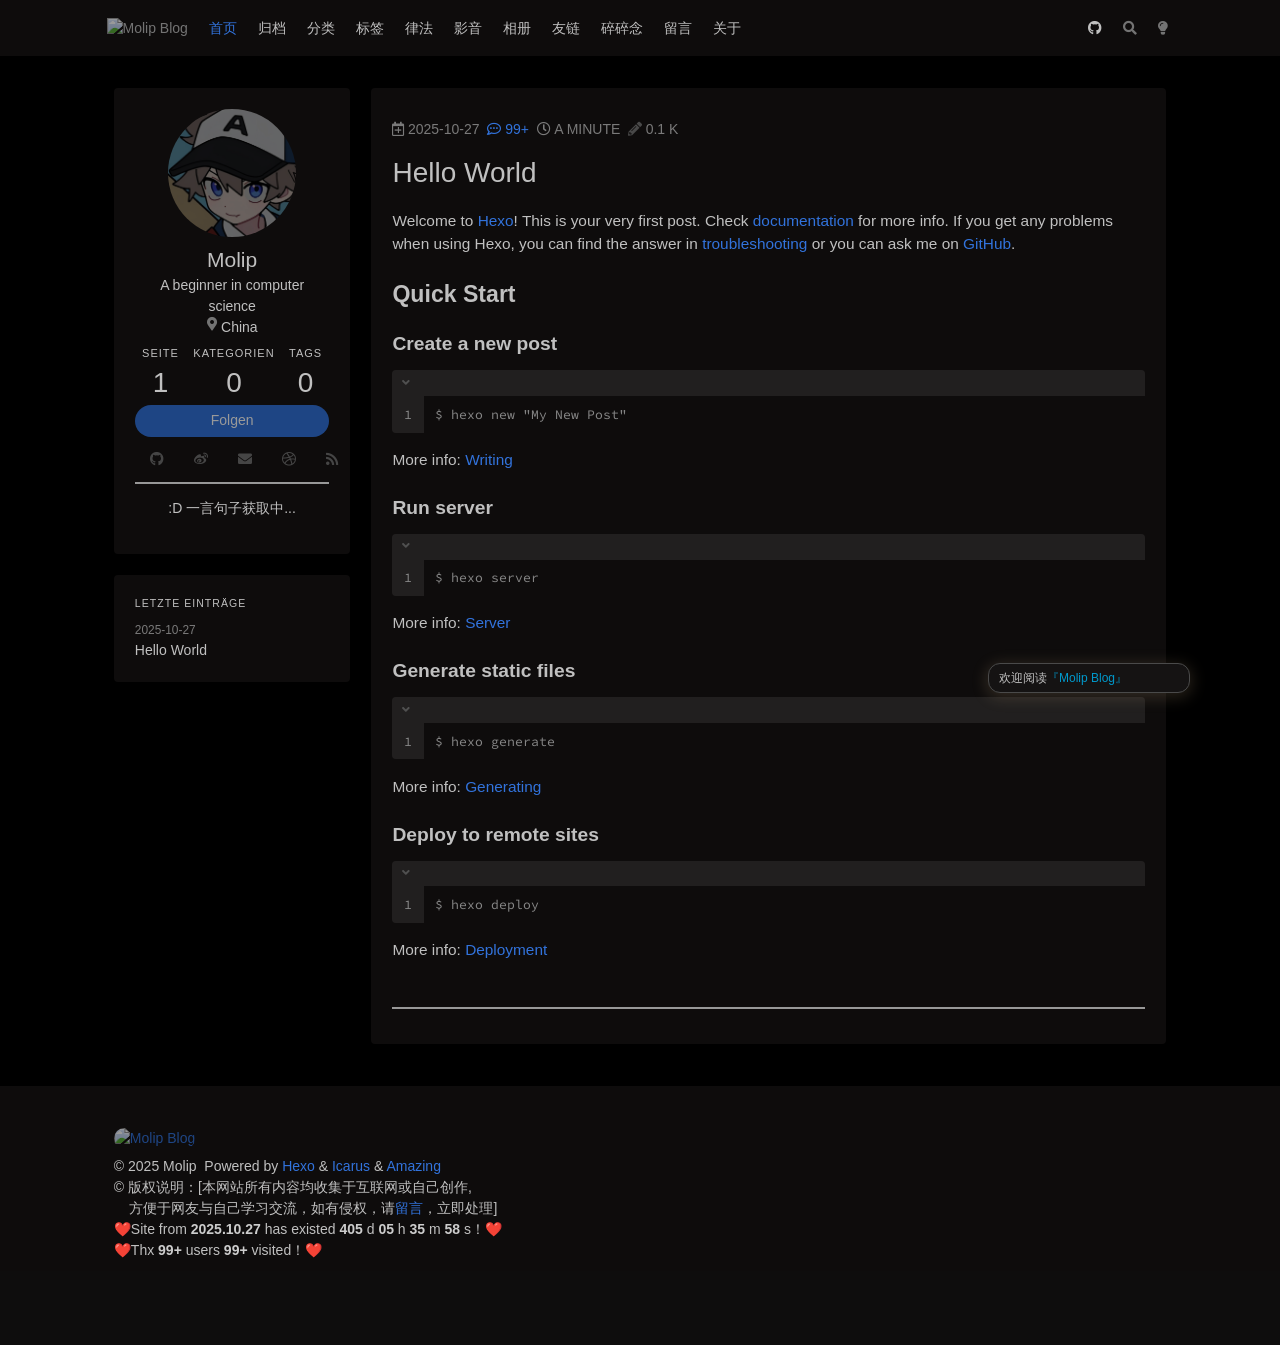
==== commit 85a65667: "Site updated: 2025-10-28 15:25:17" ====
--- a/index.html
+++ b/index.html
@@ -1,5 +1,5 @@
 <!doctype html>
-<html lang="zh"><head><meta charset="utf-8"><meta name="viewport" content="width=device-width, initial-scale=1, maximum-scale=1"><meta><title>Molip Blog</title><link rel="manifest" href="/manifest.json"><meta name="application-name" content="Molip Blog"><meta name="msapplication-TileImage" content="/img/favicon.png"><meta name="apple-mobile-web-app-capable" content="yes"><meta name="apple-mobile-web-app-title" content="Molip Blog"><meta name="apple-mobile-web-app-status-bar-style" content="default"><meta name="description" content="A beginner in computer science&amp;#x2F;technology"><meta property="og:type" content="blog"><meta property="og:title" content="Molip:)"><meta property="og:url" content="https://github.com/Moliptly"><meta property="og:site_name" content="Molip:)"><meta property="og:description" content="A beginner in computer science&amp;#x2F;technology"><meta property="og:locale" content="zh"><meta property="og:image" content="https://github.com/img/avatar.png"><meta property="article:author" content="Molip:)"><meta property="article:tag" content="Algorithm,CV,VLMs"><meta property="twitter:card" content="summary"><meta property="twitter:image:src" content="https://github.com/img/avatar.png"><script type="application/ld+json">{"@context":"https://schema.org","@type":"BlogPosting","mainEntityOfPage":{"@type":"WebPage","@id":"https://moliptly.github.io"},"headline":"Molip Blog","image":["https://moliptly.github.io/img/og_image.png"],"author":{"@type":"Person","name":"Molip"},"publisher":{"@type":"Organization","logo":{"@type":"ImageObject"}},"description":"A beginner in computer science&#x2F;technology"}</script><link rel="icon" href="/img/favicon.png"><meta name="referrer" content="no-referrer-when-downgrade"><link rel="stylesheet" href="https://cdnjs.loli.net/ajax/libs/font-awesome/6.0.0/css/all.min.css"><link rel="stylesheet" href="https://cdnjs.loli.net/ajax/libs/highlight.js/11.7.0/styles/atom-one-light.min.css"><link rel="stylesheet" href="https://fonts.loli.net/css2?family=Ubuntu:wght@400;600&amp;family=Source+Code+Pro"><link rel="stylesheet" href="/css/default.css"><link rel="stylesheet" href="https://cdnjs.loli.net/ajax/libs/font-awesome/5.12.0/css/all.min.css"><link rel="stylesheet" href="https://fonts.loli.net/css?family=Ubuntu:400,600|Source+Code+Pro|Monda:300,300italic,400,400italic,700,700italic|Roboto Slab:300,300italic,400,400italic,700,700italic|Microsoft YaHei:300,300italic,400,400italic,700,700italic|PT Mono:300,300italic,400,400italic,700,700italic&amp;amp;subset=latin,latin-ext|Inconsolata|Itim|Lobster.css"><script src="https://cdnjs.loli.net/ajax/libs/jquery/3.3.1/jquery.min.js"></script><script src="/js/globalUtils.js"></script><style>body>.footer,body>.navbar,body>.section{opacity:0}</style><!--!--><!--!--><script src="//busuanzi.ibruce.info/busuanzi/2.3/busuanzi.pure.mini.js" defer></script><!--!--><link rel="stylesheet" href="https://cdnjs.loli.net/ajax/libs/lightgallery/1.10.0/css/lightgallery.min.css"><link rel="stylesheet" href="https://cdnjs.loli.net/ajax/libs/justifiedGallery/3.8.1/css/justifiedGallery.min.css"><!--!--><!--!--><!--!--><style>.pace{-webkit-pointer-events:none;pointer-events:none;-webkit-user-select:none;-moz-user-select:none;user-select:none}.pace-inactive{display:none}.pace .pace-progress{background:#3273dc;position:fixed;z-index:2000;top:0;right:100%;width:100%;height:2px}</style><script src="https://cdnjs.loli.net/ajax/libs/pace/1.2.4/pace.min.js"></script><link rel="stylesheet" href="/live2d/waifu.css"><script type="text/javascript" async src="/live2d/autoload.js"></script><!-- hexo injector head_end start --><script>
+<html lang="zh"><head><meta charset="utf-8"><meta name="viewport" content="width=device-width, initial-scale=1, maximum-scale=1"><meta><title>Molip Blog</title><link rel="manifest" href="/manifest.json"><meta name="application-name" content="Molip Blog"><meta name="msapplication-TileImage" content="/img/favicon.png"><meta name="apple-mobile-web-app-capable" content="yes"><meta name="apple-mobile-web-app-title" content="Molip Blog"><meta name="apple-mobile-web-app-status-bar-style" content="default"><meta name="description" content="A beginner in computer science&amp;#x2F;technology"><meta property="og:type" content="blog"><meta property="og:title" content="Molip:)"><meta property="og:url" content="https://moliptly.github.io/"><meta property="og:site_name" content="Molip:)"><meta property="og:description" content="A beginner in computer science&amp;#x2F;technology"><meta property="og:locale" content="zh"><meta property="og:image" content="https://moliptly.github.io/img/avatar.png"><meta property="article:author" content="Molip:)"><meta property="article:tag" content="Algorithm,CV,VLMs"><meta property="twitter:card" content="summary"><meta property="twitter:image:src" content="https://moliptly.github.io/img/avatar.png"><script type="application/ld+json">{"@context":"https://schema.org","@type":"BlogPosting","mainEntityOfPage":{"@type":"WebPage","@id":"https://moliptly.github.io"},"headline":"Molip Blog","image":["https://moliptly.github.io/img/og_image.png"],"author":{"@type":"Person","name":"Molip"},"publisher":{"@type":"Organization","logo":{"@type":"ImageObject"}},"description":"A beginner in computer science&#x2F;technology"}</script><link rel="icon" href="/img/favicon.png"><meta name="referrer" content="no-referrer-when-downgrade"><link rel="stylesheet" href="https://cdnjs.loli.net/ajax/libs/font-awesome/6.0.0/css/all.min.css"><link rel="stylesheet" href="https://cdnjs.loli.net/ajax/libs/highlight.js/11.7.0/styles/atom-one-light.min.css"><link rel="stylesheet" href="https://fonts.loli.net/css2?family=Ubuntu:wght@400;600&amp;family=Source+Code+Pro"><link rel="stylesheet" href="/css/default.css"><link rel="stylesheet" href="https://cdnjs.loli.net/ajax/libs/font-awesome/5.12.0/css/all.min.css"><link rel="stylesheet" href="https://fonts.loli.net/css?family=Ubuntu:400,600|Source+Code+Pro|Monda:300,300italic,400,400italic,700,700italic|Roboto Slab:300,300italic,400,400italic,700,700italic|Microsoft YaHei:300,300italic,400,400italic,700,700italic|PT Mono:300,300italic,400,400italic,700,700italic&amp;amp;subset=latin,latin-ext|Inconsolata|Itim|Lobster.css"><script src="https://cdnjs.loli.net/ajax/libs/jquery/3.3.1/jquery.min.js"></script><script src="/js/globalUtils.js"></script><style>body>.footer,body>.navbar,body>.section{opacity:0}</style><!--!--><!--!--><script src="//busuanzi.ibruce.info/busuanzi/2.3/busuanzi.pure.mini.js" defer></script><!--!--><link rel="stylesheet" href="https://cdnjs.loli.net/ajax/libs/lightgallery/1.10.0/css/lightgallery.min.css"><link rel="stylesheet" href="https://cdnjs.loli.net/ajax/libs/justifiedGallery/3.8.1/css/justifiedGallery.min.css"><!--!--><!--!--><!--!--><style>.pace{-webkit-pointer-events:none;pointer-events:none;-webkit-user-select:none;-moz-user-select:none;user-select:none}.pace-inactive{display:none}.pace .pace-progress{background:#3273dc;position:fixed;z-index:2000;top:0;right:100%;width:100%;height:2px}</style><script src="https://cdnjs.loli.net/ajax/libs/pace/1.2.4/pace.min.js"></script><link rel="stylesheet" href="/live2d/waifu.css"><script type="text/javascript" async src="/live2d/autoload.js"></script><!-- hexo injector head_end start --><script>
   (function () {
       function switchTab() {
           if (!location.hash) {
@@ -29,7 +29,7 @@
       switchTab();
       window.addEventListener('hashchange', switchTab, false);
   })();
-  </script><!-- hexo injector head_end end --><meta name="generator" content="Hexo 7.3.0"></head><body class="is-2-column has-navbar-fixed-top"><nav class="navbar navbar-main is-fixed-top"><div class="container navbar-container"><div class="navbar-brand justify-content-center"><a class="navbar-item navbar-logo" href="/"><img src="https://cdn.jsdelivr.net/gh/removeif/removeif-demo@latest/img/logo.png" alt="Molip Blog" height="28"></a></div><div class="navbar-menu"><div class="navbar-start"><a class="navbar-item is-active" href="/">首页</a><a class="navbar-item" href="/archives">归档</a><a class="navbar-item" href="/categories">分类</a><a class="navbar-item" href="/tags">标签</a><a class="navbar-item" href="/tags/%E6%B3%95%E5%BE%8B/">律法</a><a class="navbar-item" href="/media">影音</a><a class="navbar-item" href="/album">相册</a><a class="navbar-item" href="/friend">友链</a><a class="navbar-item" href="/self-talking">碎碎念</a><a class="navbar-item" href="/message">留言</a><a class="navbar-item" href="/about">关于</a></div><div class="navbar-end"><a class="navbar-item" target="_blank" rel="noopener" title="Download on GitHub" href="https://github.com/Moliptly"><i class="fab fa-github"></i></a><a class="navbar-item search" title="Pencarian" href="javascript:;"><i class="fas fa-search"></i></a><a class="navbar-item" id="night-nav" title="Night Mode" href="javascript:;"><i class="fas fa-moon" id="night-icon"></i></a></div></div></div></nav><script type="text/javascript" src="/js/theme-setting.js"></script><section class="section"><div class="container"><div class="columns"><div class="column order-2 column-main is-8-tablet is-8-desktop is-9-widescreen"><!--!--><div class="card"><article class="card-content article" role="article"><div class="article-meta size-small is-uppercase level is-mobile"><div class="level-left"><i class="far fa-calendar-plus"> </i>2025-10-27  <a class="commentCountImg" href="/2025/10/27/hello-world/#comment-container"><span class="display-none-class">212d5e6f12a4c2d724f97255199c93a3</span><i class="far fa-comment-dots"></i> <span class="commentCount" id="212d5e6f12a4c2d724f97255199c93a3">99+</span>  </a><span class="level-item"><i class="far fa-clock"> </i>a minute  <i class="fas fa-pencil-alt"> </i>0.1 k</span></div></div><h1 class="title is-3 is-size-4-mobile"><a class="link-muted" href="/2025/10/27/hello-world/">Hello World</a></h1><div class="content"><p>Welcome to <a target="_blank" rel="noopener" href="https://hexo.io/">Hexo</a>! This is your very first post. Check <a target="_blank" rel="noopener" href="https://hexo.io/docs/">documentation</a> for more info. If you get any problems when using Hexo, you can find the answer in <a target="_blank" rel="noopener" href="https://hexo.io/docs/troubleshooting.html">troubleshooting</a> or you can ask me on <a target="_blank" rel="noopener" href="https://github.com/hexojs/hexo/issues">GitHub</a>.</p>
+  </script><!-- hexo injector head_end end --><meta name="generator" content="Hexo 7.3.0"></head><body class="is-2-column has-navbar-fixed-top"><nav class="navbar navbar-main is-fixed-top"><div class="container navbar-container"><div class="navbar-brand justify-content-center"><a class="navbar-item navbar-logo" href="/"><img src="https://cdn.jsdelivr.net/gh/removeif/removeif-demo@latest/img/logo.png" alt="Molip Blog" height="28"></a></div><div class="navbar-menu"><div class="navbar-start"><a class="navbar-item is-active" href="/">首页</a><a class="navbar-item" href="/archives">归档</a><a class="navbar-item" href="/categories">分类</a><a class="navbar-item" href="/tags">标签</a><a class="navbar-item" href="/tags/%E6%B3%95%E5%BE%8B/">律法</a><a class="navbar-item" href="/media">影音</a><a class="navbar-item" href="/album">相册</a><a class="navbar-item" href="/friend">友链</a><a class="navbar-item" href="/self-talking">碎碎念</a><a class="navbar-item" href="/message">留言</a><a class="navbar-item" href="/about">关于</a></div><div class="navbar-end"><a class="navbar-item" target="_blank" rel="noopener" title="Download on GitHub" href="https://github.com/Moliptly"><i class="fab fa-github"></i></a><a class="navbar-item search" title="Suche" href="javascript:;"><i class="fas fa-search"></i></a><a class="navbar-item" id="night-nav" title="Night Mode" href="javascript:;"><i class="fas fa-moon" id="night-icon"></i></a></div></div></div></nav><script type="text/javascript" src="/js/theme-setting.js"></script><section class="section"><div class="container"><div class="columns"><div class="column order-2 column-main is-8-tablet is-8-desktop is-9-widescreen"><!--!--><div class="card"><article class="card-content article" role="article"><div class="article-meta size-small is-uppercase level is-mobile"><div class="level-left"><i class="far fa-calendar-plus"> </i>2025-10-27  <a class="commentCountImg" href="/2025/10/27/hello-world/#comment-container"><span class="display-none-class">212d5e6f12a4c2d724f97255199c93a3</span><i class="far fa-comment-dots"></i> <span class="commentCount" id="212d5e6f12a4c2d724f97255199c93a3">99+</span>  </a><span class="level-item"><i class="far fa-clock"> </i>a minute  <i class="fas fa-pencil-alt"> </i>0.1 k</span></div></div><h1 class="title is-3 is-size-4-mobile"><a class="link-muted" href="/2025/10/27/hello-world/">Hello World</a></h1><div class="content"><p>Welcome to <a target="_blank" rel="noopener" href="https://hexo.io/">Hexo</a>! This is your very first post. Check <a target="_blank" rel="noopener" href="https://hexo.io/docs/">documentation</a> for more info. If you get any problems when using Hexo, you can find the answer in <a target="_blank" rel="noopener" href="https://hexo.io/docs/troubleshooting.html">troubleshooting</a> or you can ask me on <a target="_blank" rel="noopener" href="https://github.com/hexojs/hexo/issues">GitHub</a>.</p>
 <h2 id="Quick-Start"><a href="#Quick-Start" class="headerlink" title="Quick Start"></a>Quick Start</h2><h3 id="Create-a-new-post"><a href="#Create-a-new-post" class="headerlink" title="Create a new post"></a>Create a new post</h3><figure class="highlight bash"><table><tr><td class="gutter"><pre><span class="line">1</span><br></pre></td><td class="code"><pre><span class="line">$ hexo new <span class="string">&quot;My New Post&quot;</span></span><br></pre></td></tr></table></figure>
 
 <p>More info: <a target="_blank" rel="noopener" href="https://hexo.io/docs/writing.html">Writing</a></p>
@@ -42,14 +42,14 @@
 <h3 id="Deploy-to-remote-sites"><a href="#Deploy-to-remote-sites" class="headerlink" title="Deploy to remote sites"></a>Deploy to remote sites</h3><figure class="highlight bash"><table><tr><td class="gutter"><pre><span class="line">1</span><br></pre></td><td class="code"><pre><span class="line">$ hexo deploy</span><br></pre></td></tr></table></figure>
 
 <p>More info: <a target="_blank" rel="noopener" href="https://hexo.io/docs/one-command-deployment.html">Deployment</a></p>
-</div><div class="index-category-tag">  <hr></div></article></div></div><div class="column column-left is-4-tablet is-4-desktop is-4-widescreen  order-1 is-sticky"><!--!--><div class="card widget" data-type="profile"><div class="card-content"><nav class="level"><div class="level-item has-text-centered flex-shrink-1"><div><figure class="image is-128x128 mx-auto mb-2"><img class="avatar is-rounded" src="/img/avatar.png" alt="Molip"></figure><p class="title is-size-4 is-block" style="line-height:inherit;">Molip</p><p class="is-size-6 is-block">A beginner in computer science</p><p class="is-size-6 is-flex justify-content-center"><i class="fas fa-map-marker-alt mr-1"></i><span>China</span></p></div></div></nav><nav class="level is-mobile"><div class="level-item has-text-centered is-marginless"><div><p class="heading">Artikel</p><a href="/archives/"><p class="title">1</p></a></div></div><div class="level-item has-text-centered is-marginless"><div><p class="heading">Kategori</p><a href="/categories/"><p class="title">0</p></a></div></div><div class="level-item has-text-centered is-marginless"><div><p class="heading">Tag</p><a href="/tags/"><p class="title">0</p></a></div></div></nav><div class="level"><a class="level-item button is-primary is-rounded" href="https://github.com/Moliptly" target="_blank" rel="noopener">IKUTI</a></div><div class="level is-mobile"><a class="level-item button is-transparent is-marginless" target="_blank" rel="noopener" title="Github" href="https://github.com/Moliptly"><i class="fab fa-github"></i></a><a class="level-item button is-transparent is-marginless" target="_blank" rel="noopener" title="Weibo" href="https://github.com/Moliptly"><i class="fab fa-weibo"></i></a><a class="level-item button is-transparent is-marginless" target="_blank" rel="noopener" title="Email" href="/moliptly@gmail.com"><i class="fa fa-envelope"></i></a><a class="level-item button is-transparent is-marginless" target="_blank" rel="noopener" title="Next" href="https://github.com/Moliptly"><i class="fab fa-dribbble"></i></a><a class="level-item button is-transparent is-marginless" target="_blank" rel="noopener" title="RSS" href="/atom.xml"><i class="fas fa-rss"></i></a></div><div><hr><p id="hitokoto">:D 一言句子获取中...</p><script type="text/javascript" defer>function getYiyan(){
+</div><div class="index-category-tag">  <hr></div></article></div></div><div class="column column-left is-4-tablet is-4-desktop is-4-widescreen  order-1 is-sticky"><!--!--><div class="card widget" data-type="profile"><div class="card-content"><nav class="level"><div class="level-item has-text-centered flex-shrink-1"><div><figure class="image is-128x128 mx-auto mb-2"><img class="avatar is-rounded" src="/img/avatar.png" alt="Molip"></figure><p class="title is-size-4 is-block" style="line-height:inherit;">Molip</p><p class="is-size-6 is-block">A beginner in computer science</p><p class="is-size-6 is-flex justify-content-center"><i class="fas fa-map-marker-alt mr-1"></i><span>China</span></p></div></div></nav><nav class="level is-mobile"><div class="level-item has-text-centered is-marginless"><div><p class="heading">Seite</p><a href="/archives/"><p class="title">1</p></a></div></div><div class="level-item has-text-centered is-marginless"><div><p class="heading">Kategorien</p><a href="/categories/"><p class="title">0</p></a></div></div><div class="level-item has-text-centered is-marginless"><div><p class="heading">Tags</p><a href="/tags/"><p class="title">0</p></a></div></div></nav><div class="level"><a class="level-item button is-primary is-rounded" href="https://github.com/Moliptly" target="_blank" rel="noopener">Folgen</a></div><div class="level is-mobile"><a class="level-item button is-transparent is-marginless" target="_blank" rel="noopener" title="Github" href="https://github.com/Moliptly"><i class="fab fa-github"></i></a><a class="level-item button is-transparent is-marginless" target="_blank" rel="noopener" title="Weibo" href="https://github.com/Moliptly"><i class="fab fa-weibo"></i></a><a class="level-item button is-transparent is-marginless" target="_blank" rel="noopener" title="Email" href="/moliptly@gmail.com"><i class="fa fa-envelope"></i></a><a class="level-item button is-transparent is-marginless" target="_blank" rel="noopener" title="Next" href="https://github.com/Moliptly"><i class="fab fa-dribbble"></i></a><a class="level-item button is-transparent is-marginless" target="_blank" rel="noopener" title="RSS" href="/atom.xml"><i class="fas fa-rss"></i></a></div><div><hr><p id="hitokoto">:D 一言句子获取中...</p><script type="text/javascript" defer>function getYiyan(){
                                 $.getJSON("https://v1.hitokoto.cn/", function (data) {
                                 if(data){
                                     $('#hitokoto').html("");
                                     $('#hitokoto').append("<strong style='color: #3273dc;'>"+data.hitokoto+"</strong>"+
                                     "<p>"+"From《"+data.from+"》</p><p>Provider-"+data.creator+"</p>");
                                 }});}
-                                $(function (){getYiyan();$('#hitokoto').click(function(){getYiyan();})});</script></div></div></div><div class="card widget"><div class="card-content"><h3 class="menu-label">Terbaru</h3><article class="media"><div class="media-content"><p class="date"><time dateTime="2025-10-27T06:42:35.276Z">2025-10-27</time></p><p class="title"><a href="/2025/10/27/hello-world/">Hello World</a></p></div></article></div></div></div><!--!--></div></div></section><footer class="footer"><div class="container"><div class="level"><div class="level-start"><a class="footer-logo is-block mb-2" href="/"><img src="https://cdn.jsdelivr.net/gh/removeif/removeif-demo@latest/img/logo.png" alt="Molip Blog" height="28"></a><p class="size-small"><span>&copy; 2025 Molip</span>  Powered by <a href="https://hexo.io/" target="_blank">Hexo</a> &amp; <a href="https://github.com/ppoffice/hexo-theme-icarus" target="_blank">Icarus</a> &amp; <a href="https://github.com/removeif/hexo-theme-amazing" target="_blank">Amazing</a> <br><span>© 版权说明：[本网站所有内容均收集于互联网或自己创作,<br />&nbsp;&nbsp;&nbsp;&nbsp;方便于网友与自己学习交流，如有侵权，请<a href="/message" target="_blank">留言</a>，立即处理]<br /></span><span><span id="statistic-times">loading...</span><script>function createTime(time) {
+                                $(function (){getYiyan();$('#hitokoto').click(function(){getYiyan();})});</script></div></div></div><div class="card widget"><div class="card-content"><h3 class="menu-label">Letzte Einträge</h3><article class="media"><div class="media-content"><p class="date"><time dateTime="2025-10-27T06:42:35.276Z">2025-10-27</time></p><p class="title"><a href="/2025/10/27/hello-world/">Hello World</a></p></div></article></div></div></div><!--!--></div></div></section><footer class="footer"><div class="container"><div class="level"><div class="level-start"><a class="footer-logo is-block mb-2" href="/"><img src="https://cdn.jsdelivr.net/gh/removeif/removeif-demo@latest/img/logo.png" alt="Molip Blog" height="28"></a><p class="size-small"><span>&copy; 2025 Molip</span>  Powered by <a href="https://hexo.io/" target="_blank">Hexo</a> &amp; <a href="https://github.com/ppoffice/hexo-theme-icarus" target="_blank">Icarus</a> &amp; <a href="https://github.com/removeif/hexo-theme-amazing" target="_blank">Amazing</a> <br><span>© 版权说明：[本网站所有内容均收集于互联网或自己创作,<br />&nbsp;&nbsp;&nbsp;&nbsp;方便于网友与自己学习交流，如有侵权，请<a href="/message" target="_blank">留言</a>，立即处理]<br /></span><span><span id="statistic-times">loading...</span><script>function createTime(time) {
             var n = new Date(time);
             now.setTime(now.getTime() + 250),
                 days = (now - n) / 1e3 / 60 / 60 / 24,
@@ -71,7 +71,7 @@
                     fold: 'unfolded'
                 }
             }
-        };</script><script src="/js/column.js"></script><script src="/js/animation.js"></script><a id="back-to-top" title="Kembali ke atas" href="javascript:;"><i class="fas fa-chevron-up"></i></a><script src="/js/back_to_top.js" defer></script><!--!--><!--!--><!--!--><script src="https://cdnjs.loli.net/ajax/libs/lightgallery/1.10.0/js/lightgallery.min.js" defer></script><script src="https://cdnjs.loli.net/ajax/libs/justifiedGallery/3.8.1/js/jquery.justifiedGallery.min.js" defer></script><script>window.addEventListener("load", () => {
+        };</script><script src="/js/column.js"></script><script src="/js/animation.js"></script><a id="back-to-top" title="Zurück nach oben" href="javascript:;"><i class="fas fa-chevron-up"></i></a><script src="/js/back_to_top.js" defer></script><!--!--><!--!--><!--!--><script src="https://cdnjs.loli.net/ajax/libs/lightgallery/1.10.0/js/lightgallery.min.js" defer></script><script src="https://cdnjs.loli.net/ajax/libs/justifiedGallery/3.8.1/js/jquery.justifiedGallery.min.js" defer></script><script>window.addEventListener("load", () => {
             if (typeof $.fn.lightGallery === 'function') {
                 $('.article').lightGallery({ selector: '.gallery-item' });
             }
@@ -91,8 +91,8 @@
       chtml: {
         matchFontHeight: false
       }
-    };</script><script src="https://cdnjs.loli.net/ajax/libs/mathjax/3.2.2/es5/tex-mml-chtml.js"></script><!--!--><script src="/js/main.js" defer></script><script>$.getScript('/js/comment-issue-data.js',function(){loadIssueData('46a9f3481b46ea0129d8','79c7c9cb847e141757d7864453bcbf89f0655b24','Molip','blog_comment',false);})</script><div class="searchbox"><div class="searchbox-container"><div class="searchbox-header"><div class="searchbox-input-container"><input class="searchbox-input" type="text" placeholder="Tulis Sesuatu.."></div><a class="searchbox-close" href="javascript:;">×</a></div><div class="searchbox-body"></div></div></div><script data-pjax src="/js/insight.js" defer></script><script data-pjax>document.addEventListener('DOMContentLoaded', function () {
-            loadInsight({"contentUrl":"/content.json"}, {"hint":"Tulis Sesuatu..","untitled":"(Tanpa judul)","posts":"Artikel","pages":"Halaman","categories":"Kategori","tags":"Tag"});
+    };</script><script src="https://cdnjs.loli.net/ajax/libs/mathjax/3.2.2/es5/tex-mml-chtml.js"></script><!--!--><script src="/js/main.js" defer></script><script>$.getScript('/js/comment-issue-data.js',function(){loadIssueData('46a9f3481b46ea0129d8','79c7c9cb847e141757d7864453bcbf89f0655b24','Molip','blog_comment',false);})</script><div class="searchbox"><div class="searchbox-container"><div class="searchbox-header"><div class="searchbox-input-container"><input class="searchbox-input" type="text" placeholder="Tippen Sie etwas..."></div><a class="searchbox-close" href="javascript:;">×</a></div><div class="searchbox-body"></div></div></div><script data-pjax src="/js/insight.js" defer></script><script data-pjax>document.addEventListener('DOMContentLoaded', function () {
+            loadInsight({"contentUrl":"/content.json"}, {"hint":"Tippen Sie etwas...","untitled":"(Ohne Titel)","posts":"Seiten","pages":"Pages","categories":"Kategorien","tags":"Tags"});
         });</script><script src="https://cdn.jsdelivr.net/npm/pjax@0.2.8/pjax.js"></script><script type="text/javascript">var pjax = new Pjax({
             elements: "a",//代表点击链接就更新
             selectors: [  //代表要更新的节点
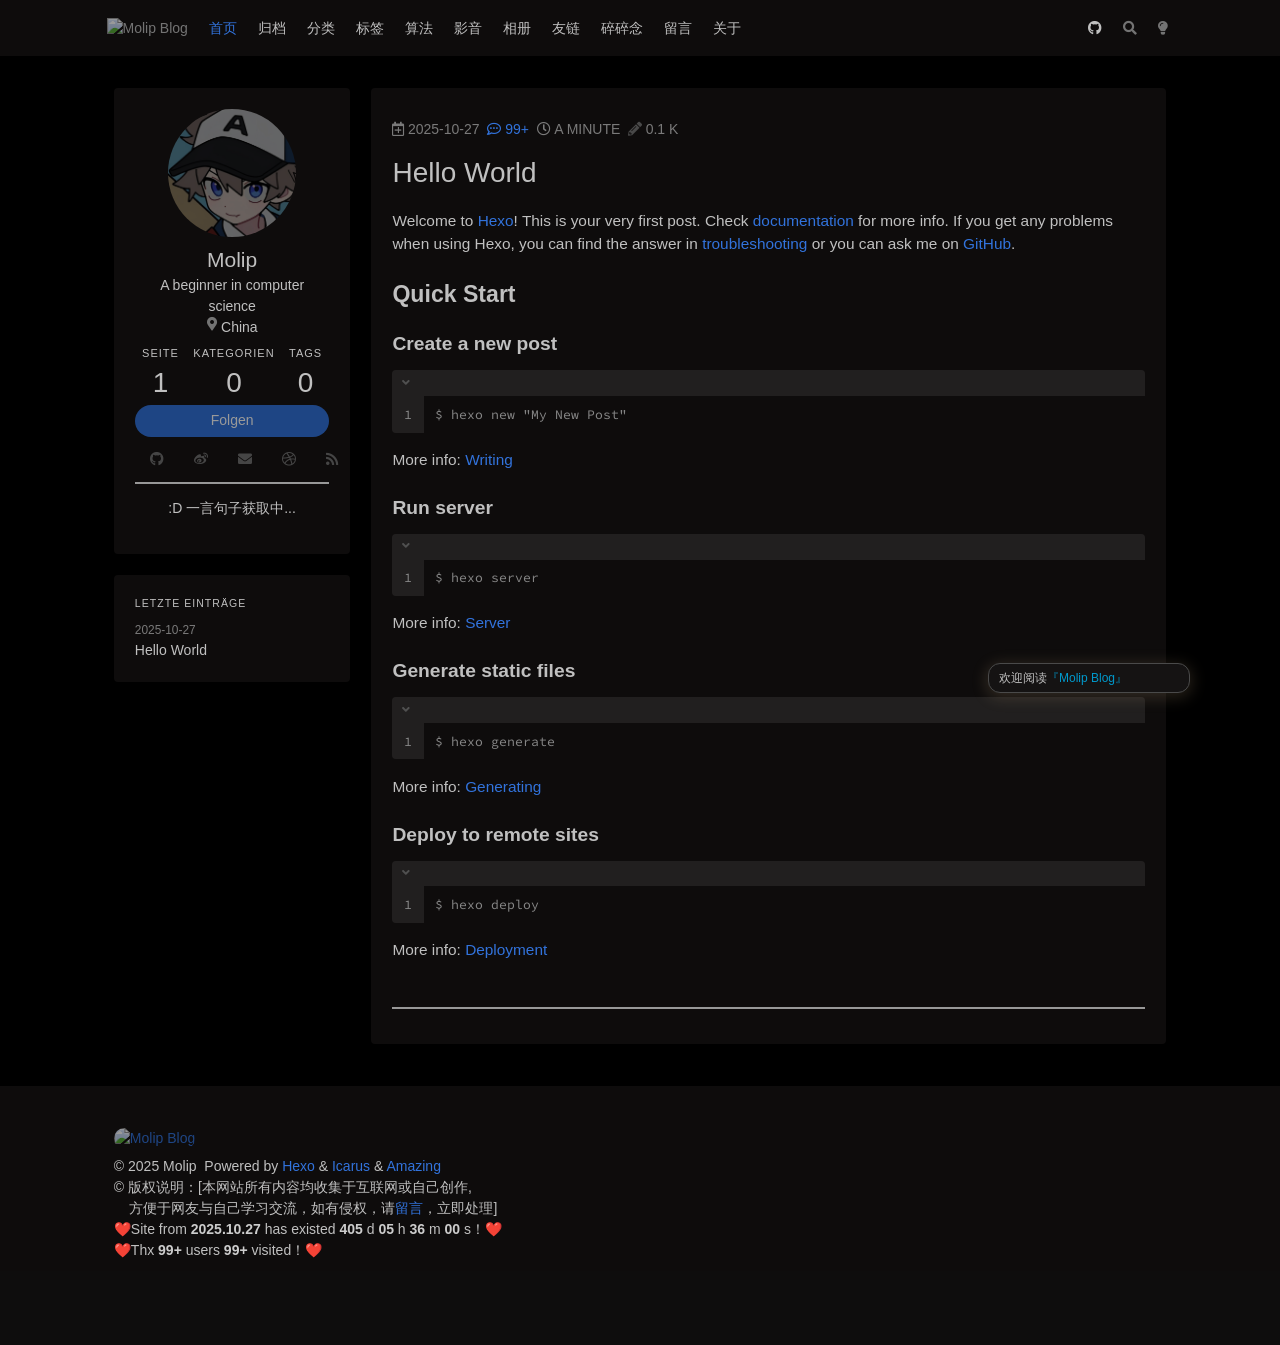
==== commit b3f253dc: "Site updated: 2025-10-30 14:58:21" ====
--- a/index.html
+++ b/index.html
@@ -29,7 +29,7 @@
       switchTab();
       window.addEventListener('hashchange', switchTab, false);
   })();
-  </script><!-- hexo injector head_end end --><meta name="generator" content="Hexo 7.3.0"></head><body class="is-2-column has-navbar-fixed-top"><nav class="navbar navbar-main is-fixed-top"><div class="container navbar-container"><div class="navbar-brand justify-content-center"><a class="navbar-item navbar-logo" href="/"><img src="https://cdn.jsdelivr.net/gh/removeif/removeif-demo@latest/img/logo.png" alt="Molip Blog" height="28"></a></div><div class="navbar-menu"><div class="navbar-start"><a class="navbar-item is-active" href="/">首页</a><a class="navbar-item" href="/archives">归档</a><a class="navbar-item" href="/categories">分类</a><a class="navbar-item" href="/tags">标签</a><a class="navbar-item" href="/tags/%E6%B3%95%E5%BE%8B/">律法</a><a class="navbar-item" href="/media">影音</a><a class="navbar-item" href="/album">相册</a><a class="navbar-item" href="/friend">友链</a><a class="navbar-item" href="/self-talking">碎碎念</a><a class="navbar-item" href="/message">留言</a><a class="navbar-item" href="/about">关于</a></div><div class="navbar-end"><a class="navbar-item" target="_blank" rel="noopener" title="Download on GitHub" href="https://github.com/Moliptly"><i class="fab fa-github"></i></a><a class="navbar-item search" title="Suche" href="javascript:;"><i class="fas fa-search"></i></a><a class="navbar-item" id="night-nav" title="Night Mode" href="javascript:;"><i class="fas fa-moon" id="night-icon"></i></a></div></div></div></nav><script type="text/javascript" src="/js/theme-setting.js"></script><section class="section"><div class="container"><div class="columns"><div class="column order-2 column-main is-8-tablet is-8-desktop is-9-widescreen"><!--!--><div class="card"><article class="card-content article" role="article"><div class="article-meta size-small is-uppercase level is-mobile"><div class="level-left"><i class="far fa-calendar-plus"> </i>2025-10-27  <a class="commentCountImg" href="/2025/10/27/hello-world/#comment-container"><span class="display-none-class">212d5e6f12a4c2d724f97255199c93a3</span><i class="far fa-comment-dots"></i> <span class="commentCount" id="212d5e6f12a4c2d724f97255199c93a3">99+</span>  </a><span class="level-item"><i class="far fa-clock"> </i>a minute  <i class="fas fa-pencil-alt"> </i>0.1 k</span></div></div><h1 class="title is-3 is-size-4-mobile"><a class="link-muted" href="/2025/10/27/hello-world/">Hello World</a></h1><div class="content"><p>Welcome to <a target="_blank" rel="noopener" href="https://hexo.io/">Hexo</a>! This is your very first post. Check <a target="_blank" rel="noopener" href="https://hexo.io/docs/">documentation</a> for more info. If you get any problems when using Hexo, you can find the answer in <a target="_blank" rel="noopener" href="https://hexo.io/docs/troubleshooting.html">troubleshooting</a> or you can ask me on <a target="_blank" rel="noopener" href="https://github.com/hexojs/hexo/issues">GitHub</a>.</p>
+  </script><!-- hexo injector head_end end --><meta name="generator" content="Hexo 7.3.0"></head><body class="is-2-column has-navbar-fixed-top"><nav class="navbar navbar-main is-fixed-top"><div class="container navbar-container"><div class="navbar-brand justify-content-center"><a class="navbar-item navbar-logo" href="/"><img src="https://cdn.jsdelivr.net/gh/removeif/removeif-demo@latest/img/logo.png" alt="Molip Blog" height="28"></a></div><div class="navbar-menu"><div class="navbar-start"><a class="navbar-item is-active" href="/">首页</a><a class="navbar-item" href="/archives">归档</a><a class="navbar-item" href="/categories">分类</a><a class="navbar-item" href="/tags">标签</a><a class="navbar-item" href="/algorithm">算法</a><a class="navbar-item" href="/media">影音</a><a class="navbar-item" href="/album">相册</a><a class="navbar-item" href="/friend">友链</a><a class="navbar-item" href="/self-talking">碎碎念</a><a class="navbar-item" href="/message">留言</a><a class="navbar-item" href="/about">关于</a></div><div class="navbar-end"><a class="navbar-item" target="_blank" rel="noopener" title="Download on GitHub" href="https://github.com/Moliptly"><i class="fab fa-github"></i></a><a class="navbar-item search" title="Suche" href="javascript:;"><i class="fas fa-search"></i></a><a class="navbar-item" id="night-nav" title="Night Mode" href="javascript:;"><i class="fas fa-moon" id="night-icon"></i></a></div></div></div></nav><script type="text/javascript" src="/js/theme-setting.js"></script><section class="section"><div class="container"><div class="columns"><div class="column order-2 column-main is-8-tablet is-8-desktop is-9-widescreen"><!--!--><div class="card"><article class="card-content article" role="article"><div class="article-meta size-small is-uppercase level is-mobile"><div class="level-left"><i class="far fa-calendar-plus"> </i>2025-10-27  <a class="commentCountImg" href="/2025/10/27/hello-world/#comment-container"><span class="display-none-class">212d5e6f12a4c2d724f97255199c93a3</span><i class="far fa-comment-dots"></i> <span class="commentCount" id="212d5e6f12a4c2d724f97255199c93a3">99+</span>  </a><span class="level-item"><i class="far fa-clock"> </i>a minute  <i class="fas fa-pencil-alt"> </i>0.1 k</span></div></div><h1 class="title is-3 is-size-4-mobile"><a class="link-muted" href="/2025/10/27/hello-world/">Hello World</a></h1><div class="content"><p>Welcome to <a target="_blank" rel="noopener" href="https://hexo.io/">Hexo</a>! This is your very first post. Check <a target="_blank" rel="noopener" href="https://hexo.io/docs/">documentation</a> for more info. If you get any problems when using Hexo, you can find the answer in <a target="_blank" rel="noopener" href="https://hexo.io/docs/troubleshooting.html">troubleshooting</a> or you can ask me on <a target="_blank" rel="noopener" href="https://github.com/hexojs/hexo/issues">GitHub</a>.</p>
 <h2 id="Quick-Start"><a href="#Quick-Start" class="headerlink" title="Quick Start"></a>Quick Start</h2><h3 id="Create-a-new-post"><a href="#Create-a-new-post" class="headerlink" title="Create a new post"></a>Create a new post</h3><figure class="highlight bash"><table><tr><td class="gutter"><pre><span class="line">1</span><br></pre></td><td class="code"><pre><span class="line">$ hexo new <span class="string">&quot;My New Post&quot;</span></span><br></pre></td></tr></table></figure>
 
 <p>More info: <a target="_blank" rel="noopener" href="https://hexo.io/docs/writing.html">Writing</a></p>
@@ -91,7 +91,7 @@
       chtml: {
         matchFontHeight: false
       }
-    };</script><script src="https://cdnjs.loli.net/ajax/libs/mathjax/3.2.2/es5/tex-mml-chtml.js"></script><!--!--><script src="/js/main.js" defer></script><script>$.getScript('/js/comment-issue-data.js',function(){loadIssueData('46a9f3481b46ea0129d8','79c7c9cb847e141757d7864453bcbf89f0655b24','Molip','blog_comment',false);})</script><div class="searchbox"><div class="searchbox-container"><div class="searchbox-header"><div class="searchbox-input-container"><input class="searchbox-input" type="text" placeholder="Tippen Sie etwas..."></div><a class="searchbox-close" href="javascript:;">×</a></div><div class="searchbox-body"></div></div></div><script data-pjax src="/js/insight.js" defer></script><script data-pjax>document.addEventListener('DOMContentLoaded', function () {
+    };</script><script src="https://cdnjs.loli.net/ajax/libs/mathjax/3.2.2/es5/tex-mml-chtml.js"></script><!--!--><script src="/js/main.js" defer></script><script>$.getScript('/js/comment-issue-data.js',function(){loadIssueData('Iv23liClddKiD9b1LQRK','96a04dcc403061affd8c4e23e6c1a075a03d96c4','Moliptly','blog_img',false);})</script><div class="searchbox"><div class="searchbox-container"><div class="searchbox-header"><div class="searchbox-input-container"><input class="searchbox-input" type="text" placeholder="Tippen Sie etwas..."></div><a class="searchbox-close" href="javascript:;">×</a></div><div class="searchbox-body"></div></div></div><script data-pjax src="/js/insight.js" defer></script><script data-pjax>document.addEventListener('DOMContentLoaded', function () {
             loadInsight({"contentUrl":"/content.json"}, {"hint":"Tippen Sie etwas...","untitled":"(Ohne Titel)","posts":"Seiten","pages":"Pages","categories":"Kategorien","tags":"Tags"});
         });</script><script src="https://cdn.jsdelivr.net/npm/pjax@0.2.8/pjax.js"></script><script type="text/javascript">var pjax = new Pjax({
             elements: "a",//代表点击链接就更新
@@ -123,7 +123,7 @@
         document.addEventListener('pjax:complete', function () {
             $(".section").css({opacity:1});
             if(true){
-                $.getScript('/js/comment-issue-data.js',function(){loadIssueData('46a9f3481b46ea0129d8','79c7c9cb847e141757d7864453bcbf89f0655b24','Molip','blog_comment',false);});
+                $.getScript('/js/comment-issue-data.js',function(){loadIssueData('Iv23liClddKiD9b1LQRK','96a04dcc403061affd8c4e23e6c1a075a03d96c4','Moliptly','blog_img',false);});
             }
             if(false){
                 loadMathJax();
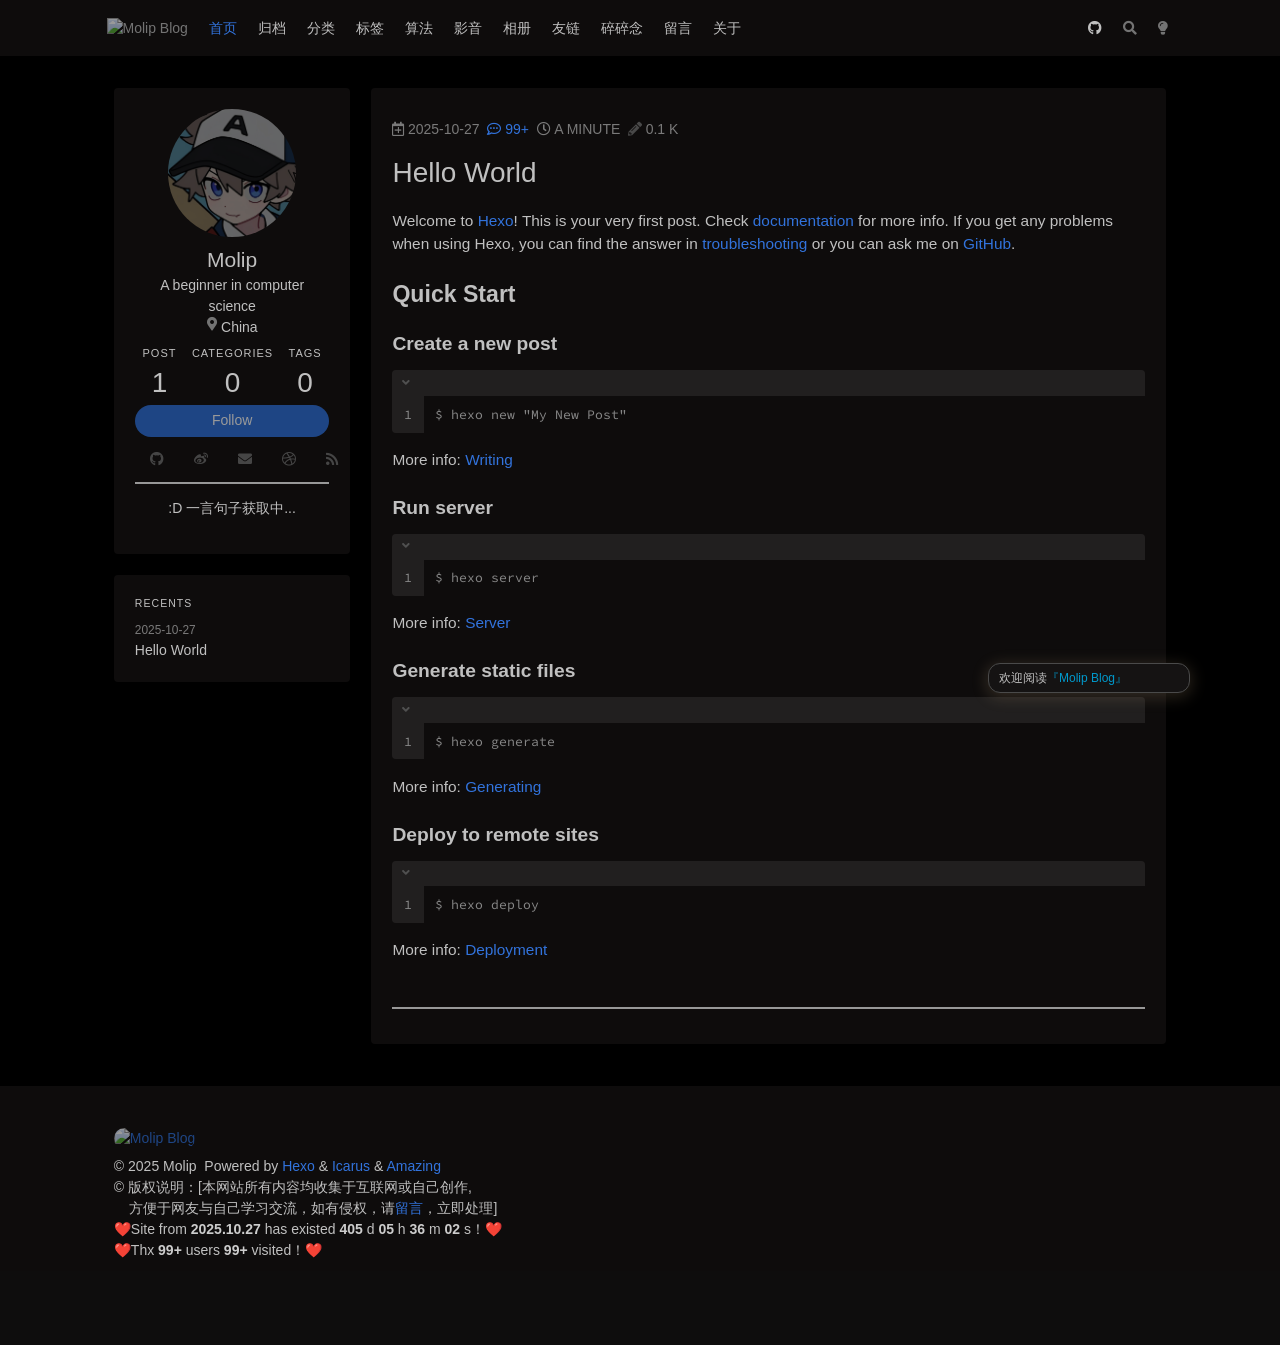
==== commit 154a616c: "Site updated: 2025-10-30 15:17:23" ====
--- a/index.html
+++ b/index.html
@@ -29,7 +29,7 @@
       switchTab();
       window.addEventListener('hashchange', switchTab, false);
   })();
-  </script><!-- hexo injector head_end end --><meta name="generator" content="Hexo 7.3.0"></head><body class="is-2-column has-navbar-fixed-top"><nav class="navbar navbar-main is-fixed-top"><div class="container navbar-container"><div class="navbar-brand justify-content-center"><a class="navbar-item navbar-logo" href="/"><img src="https://cdn.jsdelivr.net/gh/removeif/removeif-demo@latest/img/logo.png" alt="Molip Blog" height="28"></a></div><div class="navbar-menu"><div class="navbar-start"><a class="navbar-item is-active" href="/">首页</a><a class="navbar-item" href="/archives">归档</a><a class="navbar-item" href="/categories">分类</a><a class="navbar-item" href="/tags">标签</a><a class="navbar-item" href="/algorithm">算法</a><a class="navbar-item" href="/media">影音</a><a class="navbar-item" href="/album">相册</a><a class="navbar-item" href="/friend">友链</a><a class="navbar-item" href="/self-talking">碎碎念</a><a class="navbar-item" href="/message">留言</a><a class="navbar-item" href="/about">关于</a></div><div class="navbar-end"><a class="navbar-item" target="_blank" rel="noopener" title="Download on GitHub" href="https://github.com/Moliptly"><i class="fab fa-github"></i></a><a class="navbar-item search" title="Suche" href="javascript:;"><i class="fas fa-search"></i></a><a class="navbar-item" id="night-nav" title="Night Mode" href="javascript:;"><i class="fas fa-moon" id="night-icon"></i></a></div></div></div></nav><script type="text/javascript" src="/js/theme-setting.js"></script><section class="section"><div class="container"><div class="columns"><div class="column order-2 column-main is-8-tablet is-8-desktop is-9-widescreen"><!--!--><div class="card"><article class="card-content article" role="article"><div class="article-meta size-small is-uppercase level is-mobile"><div class="level-left"><i class="far fa-calendar-plus"> </i>2025-10-27  <a class="commentCountImg" href="/2025/10/27/hello-world/#comment-container"><span class="display-none-class">212d5e6f12a4c2d724f97255199c93a3</span><i class="far fa-comment-dots"></i> <span class="commentCount" id="212d5e6f12a4c2d724f97255199c93a3">99+</span>  </a><span class="level-item"><i class="far fa-clock"> </i>a minute  <i class="fas fa-pencil-alt"> </i>0.1 k</span></div></div><h1 class="title is-3 is-size-4-mobile"><a class="link-muted" href="/2025/10/27/hello-world/">Hello World</a></h1><div class="content"><p>Welcome to <a target="_blank" rel="noopener" href="https://hexo.io/">Hexo</a>! This is your very first post. Check <a target="_blank" rel="noopener" href="https://hexo.io/docs/">documentation</a> for more info. If you get any problems when using Hexo, you can find the answer in <a target="_blank" rel="noopener" href="https://hexo.io/docs/troubleshooting.html">troubleshooting</a> or you can ask me on <a target="_blank" rel="noopener" href="https://github.com/hexojs/hexo/issues">GitHub</a>.</p>
+  </script><!-- hexo injector head_end end --><meta name="generator" content="Hexo 7.3.0"></head><body class="is-2-column has-navbar-fixed-top"><nav class="navbar navbar-main is-fixed-top"><div class="container navbar-container"><div class="navbar-brand justify-content-center"><a class="navbar-item navbar-logo" href="/"><img src="https://cdn.jsdelivr.net/gh/removeif/removeif-demo@latest/img/logo.png" alt="Molip Blog" height="28"></a></div><div class="navbar-menu"><div class="navbar-start"><a class="navbar-item is-active" href="/">首页</a><a class="navbar-item" href="/archives">归档</a><a class="navbar-item" href="/categories">分类</a><a class="navbar-item" href="/tags">标签</a><a class="navbar-item" href="/algorithm">算法</a><a class="navbar-item" href="/media">影音</a><a class="navbar-item" href="/album">相册</a><a class="navbar-item" href="/friend">友链</a><a class="navbar-item" href="/self-talking">碎碎念</a><a class="navbar-item" href="/message">留言</a><a class="navbar-item" href="/about">关于</a></div><div class="navbar-end"><a class="navbar-item" target="_blank" rel="noopener" title="Download on GitHub" href="https://github.com/Moliptly"><i class="fab fa-github"></i></a><a class="navbar-item search" title="Search" href="javascript:;"><i class="fas fa-search"></i></a><a class="navbar-item" id="night-nav" title="Night Mode" href="javascript:;"><i class="fas fa-moon" id="night-icon"></i></a></div></div></div></nav><script type="text/javascript" src="/js/theme-setting.js"></script><section class="section"><div class="container"><div class="columns"><div class="column order-2 column-main is-8-tablet is-8-desktop is-9-widescreen"><!--!--><div class="card"><article class="card-content article" role="article"><div class="article-meta size-small is-uppercase level is-mobile"><div class="level-left"><i class="far fa-calendar-plus"> </i>2025-10-27  <a class="commentCountImg" href="/2025/10/27/hello-world/#comment-container"><span class="display-none-class">212d5e6f12a4c2d724f97255199c93a3</span><i class="far fa-comment-dots"></i> <span class="commentCount" id="212d5e6f12a4c2d724f97255199c93a3">99+</span>  </a><span class="level-item"><i class="far fa-clock"> </i>a minute  <i class="fas fa-pencil-alt"> </i>0.1 k</span></div></div><h1 class="title is-3 is-size-4-mobile"><a class="link-muted" href="/2025/10/27/hello-world/">Hello World</a></h1><div class="content"><p>Welcome to <a target="_blank" rel="noopener" href="https://hexo.io/">Hexo</a>! This is your very first post. Check <a target="_blank" rel="noopener" href="https://hexo.io/docs/">documentation</a> for more info. If you get any problems when using Hexo, you can find the answer in <a target="_blank" rel="noopener" href="https://hexo.io/docs/troubleshooting.html">troubleshooting</a> or you can ask me on <a target="_blank" rel="noopener" href="https://github.com/hexojs/hexo/issues">GitHub</a>.</p>
 <h2 id="Quick-Start"><a href="#Quick-Start" class="headerlink" title="Quick Start"></a>Quick Start</h2><h3 id="Create-a-new-post"><a href="#Create-a-new-post" class="headerlink" title="Create a new post"></a>Create a new post</h3><figure class="highlight bash"><table><tr><td class="gutter"><pre><span class="line">1</span><br></pre></td><td class="code"><pre><span class="line">$ hexo new <span class="string">&quot;My New Post&quot;</span></span><br></pre></td></tr></table></figure>
 
 <p>More info: <a target="_blank" rel="noopener" href="https://hexo.io/docs/writing.html">Writing</a></p>
@@ -42,14 +42,14 @@
 <h3 id="Deploy-to-remote-sites"><a href="#Deploy-to-remote-sites" class="headerlink" title="Deploy to remote sites"></a>Deploy to remote sites</h3><figure class="highlight bash"><table><tr><td class="gutter"><pre><span class="line">1</span><br></pre></td><td class="code"><pre><span class="line">$ hexo deploy</span><br></pre></td></tr></table></figure>
 
 <p>More info: <a target="_blank" rel="noopener" href="https://hexo.io/docs/one-command-deployment.html">Deployment</a></p>
-</div><div class="index-category-tag">  <hr></div></article></div></div><div class="column column-left is-4-tablet is-4-desktop is-4-widescreen  order-1 is-sticky"><!--!--><div class="card widget" data-type="profile"><div class="card-content"><nav class="level"><div class="level-item has-text-centered flex-shrink-1"><div><figure class="image is-128x128 mx-auto mb-2"><img class="avatar is-rounded" src="/img/avatar.png" alt="Molip"></figure><p class="title is-size-4 is-block" style="line-height:inherit;">Molip</p><p class="is-size-6 is-block">A beginner in computer science</p><p class="is-size-6 is-flex justify-content-center"><i class="fas fa-map-marker-alt mr-1"></i><span>China</span></p></div></div></nav><nav class="level is-mobile"><div class="level-item has-text-centered is-marginless"><div><p class="heading">Seite</p><a href="/archives/"><p class="title">1</p></a></div></div><div class="level-item has-text-centered is-marginless"><div><p class="heading">Kategorien</p><a href="/categories/"><p class="title">0</p></a></div></div><div class="level-item has-text-centered is-marginless"><div><p class="heading">Tags</p><a href="/tags/"><p class="title">0</p></a></div></div></nav><div class="level"><a class="level-item button is-primary is-rounded" href="https://github.com/Moliptly" target="_blank" rel="noopener">Folgen</a></div><div class="level is-mobile"><a class="level-item button is-transparent is-marginless" target="_blank" rel="noopener" title="Github" href="https://github.com/Moliptly"><i class="fab fa-github"></i></a><a class="level-item button is-transparent is-marginless" target="_blank" rel="noopener" title="Weibo" href="https://github.com/Moliptly"><i class="fab fa-weibo"></i></a><a class="level-item button is-transparent is-marginless" target="_blank" rel="noopener" title="Email" href="/moliptly@gmail.com"><i class="fa fa-envelope"></i></a><a class="level-item button is-transparent is-marginless" target="_blank" rel="noopener" title="Next" href="https://github.com/Moliptly"><i class="fab fa-dribbble"></i></a><a class="level-item button is-transparent is-marginless" target="_blank" rel="noopener" title="RSS" href="/atom.xml"><i class="fas fa-rss"></i></a></div><div><hr><p id="hitokoto">:D 一言句子获取中...</p><script type="text/javascript" defer>function getYiyan(){
+</div><div class="index-category-tag">  <hr></div></article></div></div><div class="column column-left is-4-tablet is-4-desktop is-4-widescreen  order-1 is-sticky"><!--!--><div class="card widget" data-type="profile"><div class="card-content"><nav class="level"><div class="level-item has-text-centered flex-shrink-1"><div><figure class="image is-128x128 mx-auto mb-2"><img class="avatar is-rounded" src="/img/avatar.png" alt="Molip"></figure><p class="title is-size-4 is-block" style="line-height:inherit;">Molip</p><p class="is-size-6 is-block">A beginner in computer science</p><p class="is-size-6 is-flex justify-content-center"><i class="fas fa-map-marker-alt mr-1"></i><span>China</span></p></div></div></nav><nav class="level is-mobile"><div class="level-item has-text-centered is-marginless"><div><p class="heading">Post</p><a href="/archives/"><p class="title">1</p></a></div></div><div class="level-item has-text-centered is-marginless"><div><p class="heading">Categories</p><a href="/categories/"><p class="title">0</p></a></div></div><div class="level-item has-text-centered is-marginless"><div><p class="heading">Tags</p><a href="/tags/"><p class="title">0</p></a></div></div></nav><div class="level"><a class="level-item button is-primary is-rounded" href="https://github.com/Moliptly" target="_blank" rel="noopener">Follow</a></div><div class="level is-mobile"><a class="level-item button is-transparent is-marginless" target="_blank" rel="noopener" title="Github" href="https://github.com/Moliptly"><i class="fab fa-github"></i></a><a class="level-item button is-transparent is-marginless" target="_blank" rel="noopener" title="Weibo" href="https://github.com/Moliptly"><i class="fab fa-weibo"></i></a><a class="level-item button is-transparent is-marginless" target="_blank" rel="noopener" title="Email" href="/moliptly@gmail.com"><i class="fa fa-envelope"></i></a><a class="level-item button is-transparent is-marginless" target="_blank" rel="noopener" title="Next" href="https://github.com/Moliptly"><i class="fab fa-dribbble"></i></a><a class="level-item button is-transparent is-marginless" target="_blank" rel="noopener" title="RSS" href="/atom.xml"><i class="fas fa-rss"></i></a></div><div><hr><p id="hitokoto">:D 一言句子获取中...</p><script type="text/javascript" defer>function getYiyan(){
                                 $.getJSON("https://v1.hitokoto.cn/", function (data) {
                                 if(data){
                                     $('#hitokoto').html("");
                                     $('#hitokoto').append("<strong style='color: #3273dc;'>"+data.hitokoto+"</strong>"+
                                     "<p>"+"From《"+data.from+"》</p><p>Provider-"+data.creator+"</p>");
                                 }});}
-                                $(function (){getYiyan();$('#hitokoto').click(function(){getYiyan();})});</script></div></div></div><div class="card widget"><div class="card-content"><h3 class="menu-label">Letzte Einträge</h3><article class="media"><div class="media-content"><p class="date"><time dateTime="2025-10-27T06:42:35.276Z">2025-10-27</time></p><p class="title"><a href="/2025/10/27/hello-world/">Hello World</a></p></div></article></div></div></div><!--!--></div></div></section><footer class="footer"><div class="container"><div class="level"><div class="level-start"><a class="footer-logo is-block mb-2" href="/"><img src="https://cdn.jsdelivr.net/gh/removeif/removeif-demo@latest/img/logo.png" alt="Molip Blog" height="28"></a><p class="size-small"><span>&copy; 2025 Molip</span>  Powered by <a href="https://hexo.io/" target="_blank">Hexo</a> &amp; <a href="https://github.com/ppoffice/hexo-theme-icarus" target="_blank">Icarus</a> &amp; <a href="https://github.com/removeif/hexo-theme-amazing" target="_blank">Amazing</a> <br><span>© 版权说明：[本网站所有内容均收集于互联网或自己创作,<br />&nbsp;&nbsp;&nbsp;&nbsp;方便于网友与自己学习交流，如有侵权，请<a href="/message" target="_blank">留言</a>，立即处理]<br /></span><span><span id="statistic-times">loading...</span><script>function createTime(time) {
+                                $(function (){getYiyan();$('#hitokoto').click(function(){getYiyan();})});</script></div></div></div><div class="card widget"><div class="card-content"><h3 class="menu-label">Recents</h3><article class="media"><div class="media-content"><p class="date"><time dateTime="2025-10-27T06:42:35.276Z">2025-10-27</time></p><p class="title"><a href="/2025/10/27/hello-world/">Hello World</a></p></div></article></div></div></div><!--!--></div></div></section><footer class="footer"><div class="container"><div class="level"><div class="level-start"><a class="footer-logo is-block mb-2" href="/"><img src="https://cdn.jsdelivr.net/gh/removeif/removeif-demo@latest/img/logo.png" alt="Molip Blog" height="28"></a><p class="size-small"><span>&copy; 2025 Molip</span>  Powered by <a href="https://hexo.io/" target="_blank">Hexo</a> &amp; <a href="https://github.com/ppoffice/hexo-theme-icarus" target="_blank">Icarus</a> &amp; <a href="https://github.com/removeif/hexo-theme-amazing" target="_blank">Amazing</a> <br><span>© 版权说明：[本网站所有内容均收集于互联网或自己创作,<br />&nbsp;&nbsp;&nbsp;&nbsp;方便于网友与自己学习交流，如有侵权，请<a href="/message" target="_blank">留言</a>，立即处理]<br /></span><span><span id="statistic-times">loading...</span><script>function createTime(time) {
             var n = new Date(time);
             now.setTime(now.getTime() + 250),
                 days = (now - n) / 1e3 / 60 / 60 / 24,
@@ -71,7 +71,7 @@
                     fold: 'unfolded'
                 }
             }
-        };</script><script src="/js/column.js"></script><script src="/js/animation.js"></script><a id="back-to-top" title="Zurück nach oben" href="javascript:;"><i class="fas fa-chevron-up"></i></a><script src="/js/back_to_top.js" defer></script><!--!--><!--!--><!--!--><script src="https://cdnjs.loli.net/ajax/libs/lightgallery/1.10.0/js/lightgallery.min.js" defer></script><script src="https://cdnjs.loli.net/ajax/libs/justifiedGallery/3.8.1/js/jquery.justifiedGallery.min.js" defer></script><script>window.addEventListener("load", () => {
+        };</script><script src="/js/column.js"></script><script src="/js/animation.js"></script><a id="back-to-top" title="Back to top" href="javascript:;"><i class="fas fa-chevron-up"></i></a><script src="/js/back_to_top.js" defer></script><!--!--><!--!--><!--!--><script src="https://cdnjs.loli.net/ajax/libs/lightgallery/1.10.0/js/lightgallery.min.js" defer></script><script src="https://cdnjs.loli.net/ajax/libs/justifiedGallery/3.8.1/js/jquery.justifiedGallery.min.js" defer></script><script>window.addEventListener("load", () => {
             if (typeof $.fn.lightGallery === 'function') {
                 $('.article').lightGallery({ selector: '.gallery-item' });
             }
@@ -91,8 +91,8 @@
       chtml: {
         matchFontHeight: false
       }
-    };</script><script src="https://cdnjs.loli.net/ajax/libs/mathjax/3.2.2/es5/tex-mml-chtml.js"></script><!--!--><script src="/js/main.js" defer></script><script>$.getScript('/js/comment-issue-data.js',function(){loadIssueData('Iv23liClddKiD9b1LQRK','96a04dcc403061affd8c4e23e6c1a075a03d96c4','Moliptly','blog_img',false);})</script><div class="searchbox"><div class="searchbox-container"><div class="searchbox-header"><div class="searchbox-input-container"><input class="searchbox-input" type="text" placeholder="Tippen Sie etwas..."></div><a class="searchbox-close" href="javascript:;">×</a></div><div class="searchbox-body"></div></div></div><script data-pjax src="/js/insight.js" defer></script><script data-pjax>document.addEventListener('DOMContentLoaded', function () {
-            loadInsight({"contentUrl":"/content.json"}, {"hint":"Tippen Sie etwas...","untitled":"(Ohne Titel)","posts":"Seiten","pages":"Pages","categories":"Kategorien","tags":"Tags"});
+    };</script><script src="https://cdnjs.loli.net/ajax/libs/mathjax/3.2.2/es5/tex-mml-chtml.js"></script><!--!--><script src="/js/main.js" defer></script><script>$.getScript('/js/comment-issue-data.js',function(){loadIssueData('Iv23liClddKiD9b1LQRK','9b049587d2bdfca656a57393aeb11de12d7dc08f','Moliptly','blog_img',false);})</script><div class="searchbox"><div class="searchbox-container"><div class="searchbox-header"><div class="searchbox-input-container"><input class="searchbox-input" type="text" placeholder="Type something..."></div><a class="searchbox-close" href="javascript:;">×</a></div><div class="searchbox-body"></div></div></div><script data-pjax src="/js/insight.js" defer></script><script data-pjax>document.addEventListener('DOMContentLoaded', function () {
+            loadInsight({"contentUrl":"/content.json"}, {"hint":"Type something...","untitled":"(Untitled)","posts":"Posts","pages":"Pages","categories":"Categories","tags":"Tags"});
         });</script><script src="https://cdn.jsdelivr.net/npm/pjax@0.2.8/pjax.js"></script><script type="text/javascript">var pjax = new Pjax({
             elements: "a",//代表点击链接就更新
             selectors: [  //代表要更新的节点
@@ -123,7 +123,7 @@
         document.addEventListener('pjax:complete', function () {
             $(".section").css({opacity:1});
             if(true){
-                $.getScript('/js/comment-issue-data.js',function(){loadIssueData('Iv23liClddKiD9b1LQRK','96a04dcc403061affd8c4e23e6c1a075a03d96c4','Moliptly','blog_img',false);});
+                $.getScript('/js/comment-issue-data.js',function(){loadIssueData('Iv23liClddKiD9b1LQRK','9b049587d2bdfca656a57393aeb11de12d7dc08f','Moliptly','blog_img',false);});
             }
             if(false){
                 loadMathJax();
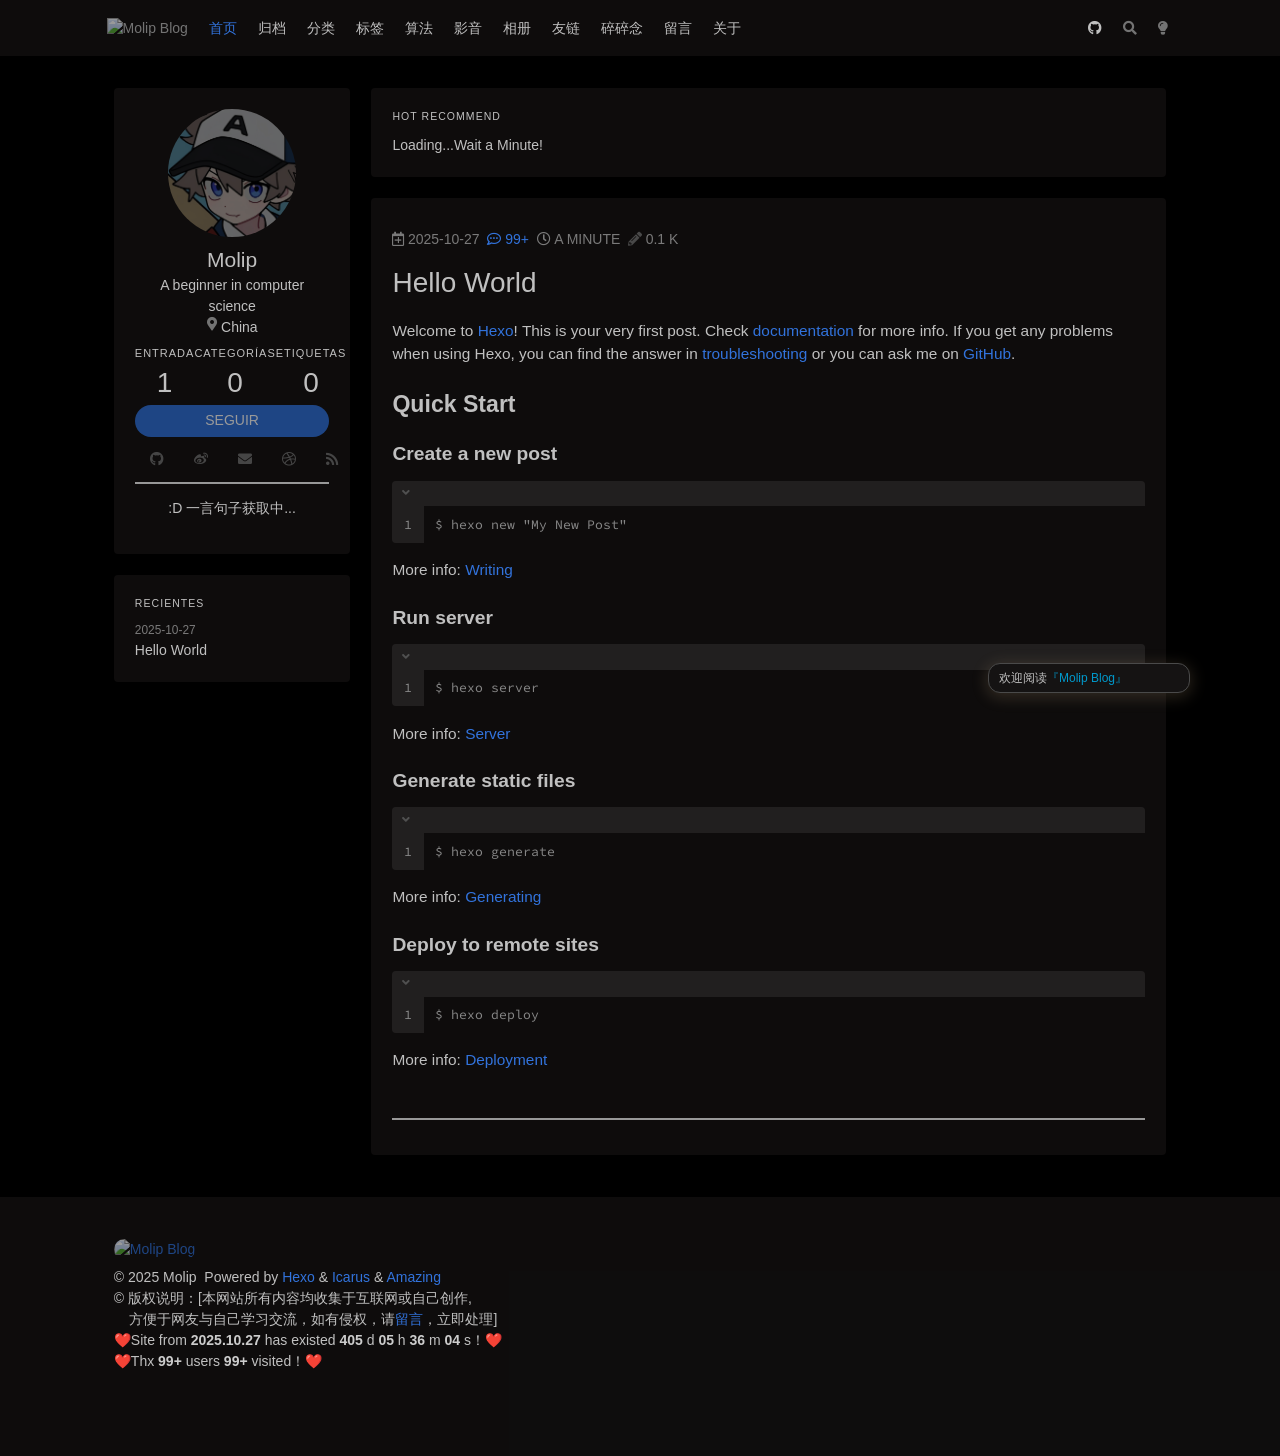
==== commit dd82b1a8: "Site updated: 2025-10-30 21:07:00" ====
--- a/index.html
+++ b/index.html
@@ -29,7 +29,11 @@
       switchTab();
       window.addEventListener('hashchange', switchTab, false);
   })();
-  </script><!-- hexo injector head_end end --><meta name="generator" content="Hexo 7.3.0"></head><body class="is-2-column has-navbar-fixed-top"><nav class="navbar navbar-main is-fixed-top"><div class="container navbar-container"><div class="navbar-brand justify-content-center"><a class="navbar-item navbar-logo" href="/"><img src="https://cdn.jsdelivr.net/gh/removeif/removeif-demo@latest/img/logo.png" alt="Molip Blog" height="28"></a></div><div class="navbar-menu"><div class="navbar-start"><a class="navbar-item is-active" href="/">首页</a><a class="navbar-item" href="/archives">归档</a><a class="navbar-item" href="/categories">分类</a><a class="navbar-item" href="/tags">标签</a><a class="navbar-item" href="/algorithm">算法</a><a class="navbar-item" href="/media">影音</a><a class="navbar-item" href="/album">相册</a><a class="navbar-item" href="/friend">友链</a><a class="navbar-item" href="/self-talking">碎碎念</a><a class="navbar-item" href="/message">留言</a><a class="navbar-item" href="/about">关于</a></div><div class="navbar-end"><a class="navbar-item" target="_blank" rel="noopener" title="Download on GitHub" href="https://github.com/Moliptly"><i class="fab fa-github"></i></a><a class="navbar-item search" title="Search" href="javascript:;"><i class="fas fa-search"></i></a><a class="navbar-item" id="night-nav" title="Night Mode" href="javascript:;"><i class="fas fa-moon" id="night-icon"></i></a></div></div></div></nav><script type="text/javascript" src="/js/theme-setting.js"></script><section class="section"><div class="container"><div class="columns"><div class="column order-2 column-main is-8-tablet is-8-desktop is-9-widescreen"><!--!--><div class="card"><article class="card-content article" role="article"><div class="article-meta size-small is-uppercase level is-mobile"><div class="level-left"><i class="far fa-calendar-plus"> </i>2025-10-27  <a class="commentCountImg" href="/2025/10/27/hello-world/#comment-container"><span class="display-none-class">212d5e6f12a4c2d724f97255199c93a3</span><i class="far fa-comment-dots"></i> <span class="commentCount" id="212d5e6f12a4c2d724f97255199c93a3">99+</span>  </a><span class="level-item"><i class="far fa-clock"> </i>a minute  <i class="fas fa-pencil-alt"> </i>0.1 k</span></div></div><h1 class="title is-3 is-size-4-mobile"><a class="link-muted" href="/2025/10/27/hello-world/">Hello World</a></h1><div class="content"><p>Welcome to <a target="_blank" rel="noopener" href="https://hexo.io/">Hexo</a>! This is your very first post. Check <a target="_blank" rel="noopener" href="https://hexo.io/docs/">documentation</a> for more info. If you get any problems when using Hexo, you can find the answer in <a target="_blank" rel="noopener" href="https://hexo.io/docs/troubleshooting.html">troubleshooting</a> or you can ask me on <a target="_blank" rel="noopener" href="https://github.com/hexojs/hexo/issues">GitHub</a>.</p>
+  </script><!-- hexo injector head_end end --><meta name="generator" content="Hexo 7.3.0"></head><body class="is-2-column has-navbar-fixed-top"><nav class="navbar navbar-main is-fixed-top"><div class="container navbar-container"><div class="navbar-brand justify-content-center"><a class="navbar-item navbar-logo" href="/"><img src="https://cdn.jsdelivr.net/gh/removeif/removeif-demo@latest/img/logo.png" alt="Molip Blog" height="28"></a></div><div class="navbar-menu"><div class="navbar-start"><a class="navbar-item is-active" href="/">首页</a><a class="navbar-item" href="/archives">归档</a><a class="navbar-item" href="/categories">分类</a><a class="navbar-item" href="/tags">标签</a><a class="navbar-item" href="/algorithm">算法</a><a class="navbar-item" href="/media">影音</a><a class="navbar-item" href="/album">相册</a><a class="navbar-item" href="/friend">友链</a><a class="navbar-item" href="/self-talking">碎碎念</a><a class="navbar-item" href="/message">留言</a><a class="navbar-item" href="/about">关于</a></div><div class="navbar-end"><a class="navbar-item" target="_blank" rel="noopener" title="Download on GitHub" href="https://github.com/Moliptly"><i class="fab fa-github"></i></a><a class="navbar-item search" title="Buscar" href="javascript:;"><i class="fas fa-search"></i></a><a class="navbar-item" id="night-nav" title="Night Mode" href="javascript:;"><i class="fas fa-moon" id="night-icon"></i></a></div></div></div></nav><script type="text/javascript" src="/js/theme-setting.js"></script><section class="section"><div class="container"><div class="columns"><div class="column order-2 column-main is-8-tablet is-8-desktop is-9-widescreen"><div class="card widget">
+            <div class="card-content">
+                <h3 class="menu-label">Hot Recommend</h3><span id="index_hot_div">Loading...Wait a Minute!</span>
+            </div>
+        </div><!--!--><div class="card"><article class="card-content article" role="article"><div class="article-meta size-small is-uppercase level is-mobile"><div class="level-left"><i class="far fa-calendar-plus"> </i>2025-10-27  <a class="commentCountImg" href="/2025/10/27/hello-world/#comment-container"><span class="display-none-class">212d5e6f12a4c2d724f97255199c93a3</span><i class="far fa-comment-dots"></i> <span class="commentCount" id="212d5e6f12a4c2d724f97255199c93a3">99+</span>  </a><span class="level-item"><i class="far fa-clock"> </i>a minute  <i class="fas fa-pencil-alt"> </i>0.1 k</span></div></div><h1 class="title is-3 is-size-4-mobile"><a class="link-muted" href="/2025/10/27/hello-world/">Hello World</a></h1><div class="content"><p>Welcome to <a target="_blank" rel="noopener" href="https://hexo.io/">Hexo</a>! This is your very first post. Check <a target="_blank" rel="noopener" href="https://hexo.io/docs/">documentation</a> for more info. If you get any problems when using Hexo, you can find the answer in <a target="_blank" rel="noopener" href="https://hexo.io/docs/troubleshooting.html">troubleshooting</a> or you can ask me on <a target="_blank" rel="noopener" href="https://github.com/hexojs/hexo/issues">GitHub</a>.</p>
 <h2 id="Quick-Start"><a href="#Quick-Start" class="headerlink" title="Quick Start"></a>Quick Start</h2><h3 id="Create-a-new-post"><a href="#Create-a-new-post" class="headerlink" title="Create a new post"></a>Create a new post</h3><figure class="highlight bash"><table><tr><td class="gutter"><pre><span class="line">1</span><br></pre></td><td class="code"><pre><span class="line">$ hexo new <span class="string">&quot;My New Post&quot;</span></span><br></pre></td></tr></table></figure>
 
 <p>More info: <a target="_blank" rel="noopener" href="https://hexo.io/docs/writing.html">Writing</a></p>
@@ -42,14 +46,14 @@
 <h3 id="Deploy-to-remote-sites"><a href="#Deploy-to-remote-sites" class="headerlink" title="Deploy to remote sites"></a>Deploy to remote sites</h3><figure class="highlight bash"><table><tr><td class="gutter"><pre><span class="line">1</span><br></pre></td><td class="code"><pre><span class="line">$ hexo deploy</span><br></pre></td></tr></table></figure>
 
 <p>More info: <a target="_blank" rel="noopener" href="https://hexo.io/docs/one-command-deployment.html">Deployment</a></p>
-</div><div class="index-category-tag">  <hr></div></article></div></div><div class="column column-left is-4-tablet is-4-desktop is-4-widescreen  order-1 is-sticky"><!--!--><div class="card widget" data-type="profile"><div class="card-content"><nav class="level"><div class="level-item has-text-centered flex-shrink-1"><div><figure class="image is-128x128 mx-auto mb-2"><img class="avatar is-rounded" src="/img/avatar.png" alt="Molip"></figure><p class="title is-size-4 is-block" style="line-height:inherit;">Molip</p><p class="is-size-6 is-block">A beginner in computer science</p><p class="is-size-6 is-flex justify-content-center"><i class="fas fa-map-marker-alt mr-1"></i><span>China</span></p></div></div></nav><nav class="level is-mobile"><div class="level-item has-text-centered is-marginless"><div><p class="heading">Post</p><a href="/archives/"><p class="title">1</p></a></div></div><div class="level-item has-text-centered is-marginless"><div><p class="heading">Categories</p><a href="/categories/"><p class="title">0</p></a></div></div><div class="level-item has-text-centered is-marginless"><div><p class="heading">Tags</p><a href="/tags/"><p class="title">0</p></a></div></div></nav><div class="level"><a class="level-item button is-primary is-rounded" href="https://github.com/Moliptly" target="_blank" rel="noopener">Follow</a></div><div class="level is-mobile"><a class="level-item button is-transparent is-marginless" target="_blank" rel="noopener" title="Github" href="https://github.com/Moliptly"><i class="fab fa-github"></i></a><a class="level-item button is-transparent is-marginless" target="_blank" rel="noopener" title="Weibo" href="https://github.com/Moliptly"><i class="fab fa-weibo"></i></a><a class="level-item button is-transparent is-marginless" target="_blank" rel="noopener" title="Email" href="/moliptly@gmail.com"><i class="fa fa-envelope"></i></a><a class="level-item button is-transparent is-marginless" target="_blank" rel="noopener" title="Next" href="https://github.com/Moliptly"><i class="fab fa-dribbble"></i></a><a class="level-item button is-transparent is-marginless" target="_blank" rel="noopener" title="RSS" href="/atom.xml"><i class="fas fa-rss"></i></a></div><div><hr><p id="hitokoto">:D 一言句子获取中...</p><script type="text/javascript" defer>function getYiyan(){
+</div><div class="index-category-tag">  <hr></div></article></div></div><div class="column column-left is-4-tablet is-4-desktop is-4-widescreen  order-1 is-sticky"><!--!--><div class="card widget" data-type="profile"><div class="card-content"><nav class="level"><div class="level-item has-text-centered flex-shrink-1"><div><figure class="image is-128x128 mx-auto mb-2"><img class="avatar is-rounded" src="/img/avatar.png" alt="Molip"></figure><p class="title is-size-4 is-block" style="line-height:inherit;">Molip</p><p class="is-size-6 is-block">A beginner in computer science</p><p class="is-size-6 is-flex justify-content-center"><i class="fas fa-map-marker-alt mr-1"></i><span>China</span></p></div></div></nav><nav class="level is-mobile"><div class="level-item has-text-centered is-marginless"><div><p class="heading">Entrada</p><a href="/archives/"><p class="title">1</p></a></div></div><div class="level-item has-text-centered is-marginless"><div><p class="heading">Categorías</p><a href="/categories/"><p class="title">0</p></a></div></div><div class="level-item has-text-centered is-marginless"><div><p class="heading">Etiquetas</p><a href="/tags/"><p class="title">0</p></a></div></div></nav><div class="level"><a class="level-item button is-primary is-rounded" href="https://github.com/Moliptly" target="_blank" rel="noopener">SEGUIR</a></div><div class="level is-mobile"><a class="level-item button is-transparent is-marginless" target="_blank" rel="noopener" title="Github" href="https://github.com/Moliptly"><i class="fab fa-github"></i></a><a class="level-item button is-transparent is-marginless" target="_blank" rel="noopener" title="Weibo" href="https://github.com/Moliptly"><i class="fab fa-weibo"></i></a><a class="level-item button is-transparent is-marginless" target="_blank" rel="noopener" title="Email" href="/moliptly@gmail.com"><i class="fa fa-envelope"></i></a><a class="level-item button is-transparent is-marginless" target="_blank" rel="noopener" title="Next" href="https://github.com/Moliptly"><i class="fab fa-dribbble"></i></a><a class="level-item button is-transparent is-marginless" target="_blank" rel="noopener" title="RSS" href="/atom.xml"><i class="fas fa-rss"></i></a></div><div><hr><p id="hitokoto">:D 一言句子获取中...</p><script type="text/javascript" defer>function getYiyan(){
                                 $.getJSON("https://v1.hitokoto.cn/", function (data) {
                                 if(data){
                                     $('#hitokoto').html("");
                                     $('#hitokoto').append("<strong style='color: #3273dc;'>"+data.hitokoto+"</strong>"+
                                     "<p>"+"From《"+data.from+"》</p><p>Provider-"+data.creator+"</p>");
                                 }});}
-                                $(function (){getYiyan();$('#hitokoto').click(function(){getYiyan();})});</script></div></div></div><div class="card widget"><div class="card-content"><h3 class="menu-label">Recents</h3><article class="media"><div class="media-content"><p class="date"><time dateTime="2025-10-27T06:42:35.276Z">2025-10-27</time></p><p class="title"><a href="/2025/10/27/hello-world/">Hello World</a></p></div></article></div></div></div><!--!--></div></div></section><footer class="footer"><div class="container"><div class="level"><div class="level-start"><a class="footer-logo is-block mb-2" href="/"><img src="https://cdn.jsdelivr.net/gh/removeif/removeif-demo@latest/img/logo.png" alt="Molip Blog" height="28"></a><p class="size-small"><span>&copy; 2025 Molip</span>  Powered by <a href="https://hexo.io/" target="_blank">Hexo</a> &amp; <a href="https://github.com/ppoffice/hexo-theme-icarus" target="_blank">Icarus</a> &amp; <a href="https://github.com/removeif/hexo-theme-amazing" target="_blank">Amazing</a> <br><span>© 版权说明：[本网站所有内容均收集于互联网或自己创作,<br />&nbsp;&nbsp;&nbsp;&nbsp;方便于网友与自己学习交流，如有侵权，请<a href="/message" target="_blank">留言</a>，立即处理]<br /></span><span><span id="statistic-times">loading...</span><script>function createTime(time) {
+                                $(function (){getYiyan();$('#hitokoto').click(function(){getYiyan();})});</script></div></div></div><div class="card widget"><div class="card-content"><h3 class="menu-label">Recientes</h3><article class="media"><div class="media-content"><p class="date"><time dateTime="2025-10-27T06:42:35.276Z">2025-10-27</time></p><p class="title"><a href="/2025/10/27/hello-world/">Hello World</a></p></div></article></div></div></div><!--!--></div></div></section><footer class="footer"><div class="container"><div class="level"><div class="level-start"><a class="footer-logo is-block mb-2" href="/"><img src="https://cdn.jsdelivr.net/gh/removeif/removeif-demo@latest/img/logo.png" alt="Molip Blog" height="28"></a><p class="size-small"><span>&copy; 2025 Molip</span>  Powered by <a href="https://hexo.io/" target="_blank">Hexo</a> &amp; <a href="https://github.com/ppoffice/hexo-theme-icarus" target="_blank">Icarus</a> &amp; <a href="https://github.com/removeif/hexo-theme-amazing" target="_blank">Amazing</a> <br><span>© 版权说明：[本网站所有内容均收集于互联网或自己创作,<br />&nbsp;&nbsp;&nbsp;&nbsp;方便于网友与自己学习交流，如有侵权，请<a href="/message" target="_blank">留言</a>，立即处理]<br /></span><span><span id="statistic-times">loading...</span><script>function createTime(time) {
             var n = new Date(time);
             now.setTime(now.getTime() + 250),
                 days = (now - n) / 1e3 / 60 / 60 / 24,
@@ -71,7 +75,7 @@
                     fold: 'unfolded'
                 }
             }
-        };</script><script src="/js/column.js"></script><script src="/js/animation.js"></script><a id="back-to-top" title="Back to top" href="javascript:;"><i class="fas fa-chevron-up"></i></a><script src="/js/back_to_top.js" defer></script><!--!--><!--!--><!--!--><script src="https://cdnjs.loli.net/ajax/libs/lightgallery/1.10.0/js/lightgallery.min.js" defer></script><script src="https://cdnjs.loli.net/ajax/libs/justifiedGallery/3.8.1/js/jquery.justifiedGallery.min.js" defer></script><script>window.addEventListener("load", () => {
+        };</script><script src="/js/column.js"></script><script src="/js/animation.js"></script><a id="back-to-top" title="Volver arriba" href="javascript:;"><i class="fas fa-chevron-up"></i></a><script src="/js/back_to_top.js" defer></script><!--!--><!--!--><!--!--><script src="https://cdnjs.loli.net/ajax/libs/lightgallery/1.10.0/js/lightgallery.min.js" defer></script><script src="https://cdnjs.loli.net/ajax/libs/justifiedGallery/3.8.1/js/jquery.justifiedGallery.min.js" defer></script><script>window.addEventListener("load", () => {
             if (typeof $.fn.lightGallery === 'function') {
                 $('.article').lightGallery({ selector: '.gallery-item' });
             }
@@ -91,8 +95,8 @@
       chtml: {
         matchFontHeight: false
       }
-    };</script><script src="https://cdnjs.loli.net/ajax/libs/mathjax/3.2.2/es5/tex-mml-chtml.js"></script><!--!--><script src="/js/main.js" defer></script><script>$.getScript('/js/comment-issue-data.js',function(){loadIssueData('Iv23liClddKiD9b1LQRK','9b049587d2bdfca656a57393aeb11de12d7dc08f','Moliptly','blog_img',false);})</script><div class="searchbox"><div class="searchbox-container"><div class="searchbox-header"><div class="searchbox-input-container"><input class="searchbox-input" type="text" placeholder="Type something..."></div><a class="searchbox-close" href="javascript:;">×</a></div><div class="searchbox-body"></div></div></div><script data-pjax src="/js/insight.js" defer></script><script data-pjax>document.addEventListener('DOMContentLoaded', function () {
-            loadInsight({"contentUrl":"/content.json"}, {"hint":"Type something...","untitled":"(Untitled)","posts":"Posts","pages":"Pages","categories":"Categories","tags":"Tags"});
+    };</script><script src="https://cdnjs.loli.net/ajax/libs/mathjax/3.2.2/es5/tex-mml-chtml.js"></script><!--!--><script src="/js/main.js" defer></script><script>$.getScript('/js/comment-issue-data.js',function(){loadIssueData('Iv23liPcCLzAJdf7iArT','99c80070d5fd9e393f17a7e4434be104ea38c904','Moliptly','blogcc',false);})</script><div class="searchbox"><div class="searchbox-container"><div class="searchbox-header"><div class="searchbox-input-container"><input class="searchbox-input" type="text" placeholder="Teclea algo..."></div><a class="searchbox-close" href="javascript:;">×</a></div><div class="searchbox-body"></div></div></div><script data-pjax src="/js/insight.js" defer></script><script data-pjax>document.addEventListener('DOMContentLoaded', function () {
+            loadInsight({"contentUrl":"/content.json"}, {"hint":"Teclea algo...","untitled":"(Sin título)","posts":"Entradas","pages":"Páginas","categories":"Categorías","tags":"Etiquetas"});
         });</script><script src="https://cdn.jsdelivr.net/npm/pjax@0.2.8/pjax.js"></script><script type="text/javascript">var pjax = new Pjax({
             elements: "a",//代表点击链接就更新
             selectors: [  //代表要更新的节点
@@ -123,7 +127,7 @@
         document.addEventListener('pjax:complete', function () {
             $(".section").css({opacity:1});
             if(true){
-                $.getScript('/js/comment-issue-data.js',function(){loadIssueData('Iv23liClddKiD9b1LQRK','9b049587d2bdfca656a57393aeb11de12d7dc08f','Moliptly','blog_img',false);});
+                $.getScript('/js/comment-issue-data.js',function(){loadIssueData('Iv23liPcCLzAJdf7iArT','99c80070d5fd9e393f17a7e4434be104ea38c904','Moliptly','blogcc',false);});
             }
             if(false){
                 loadMathJax();
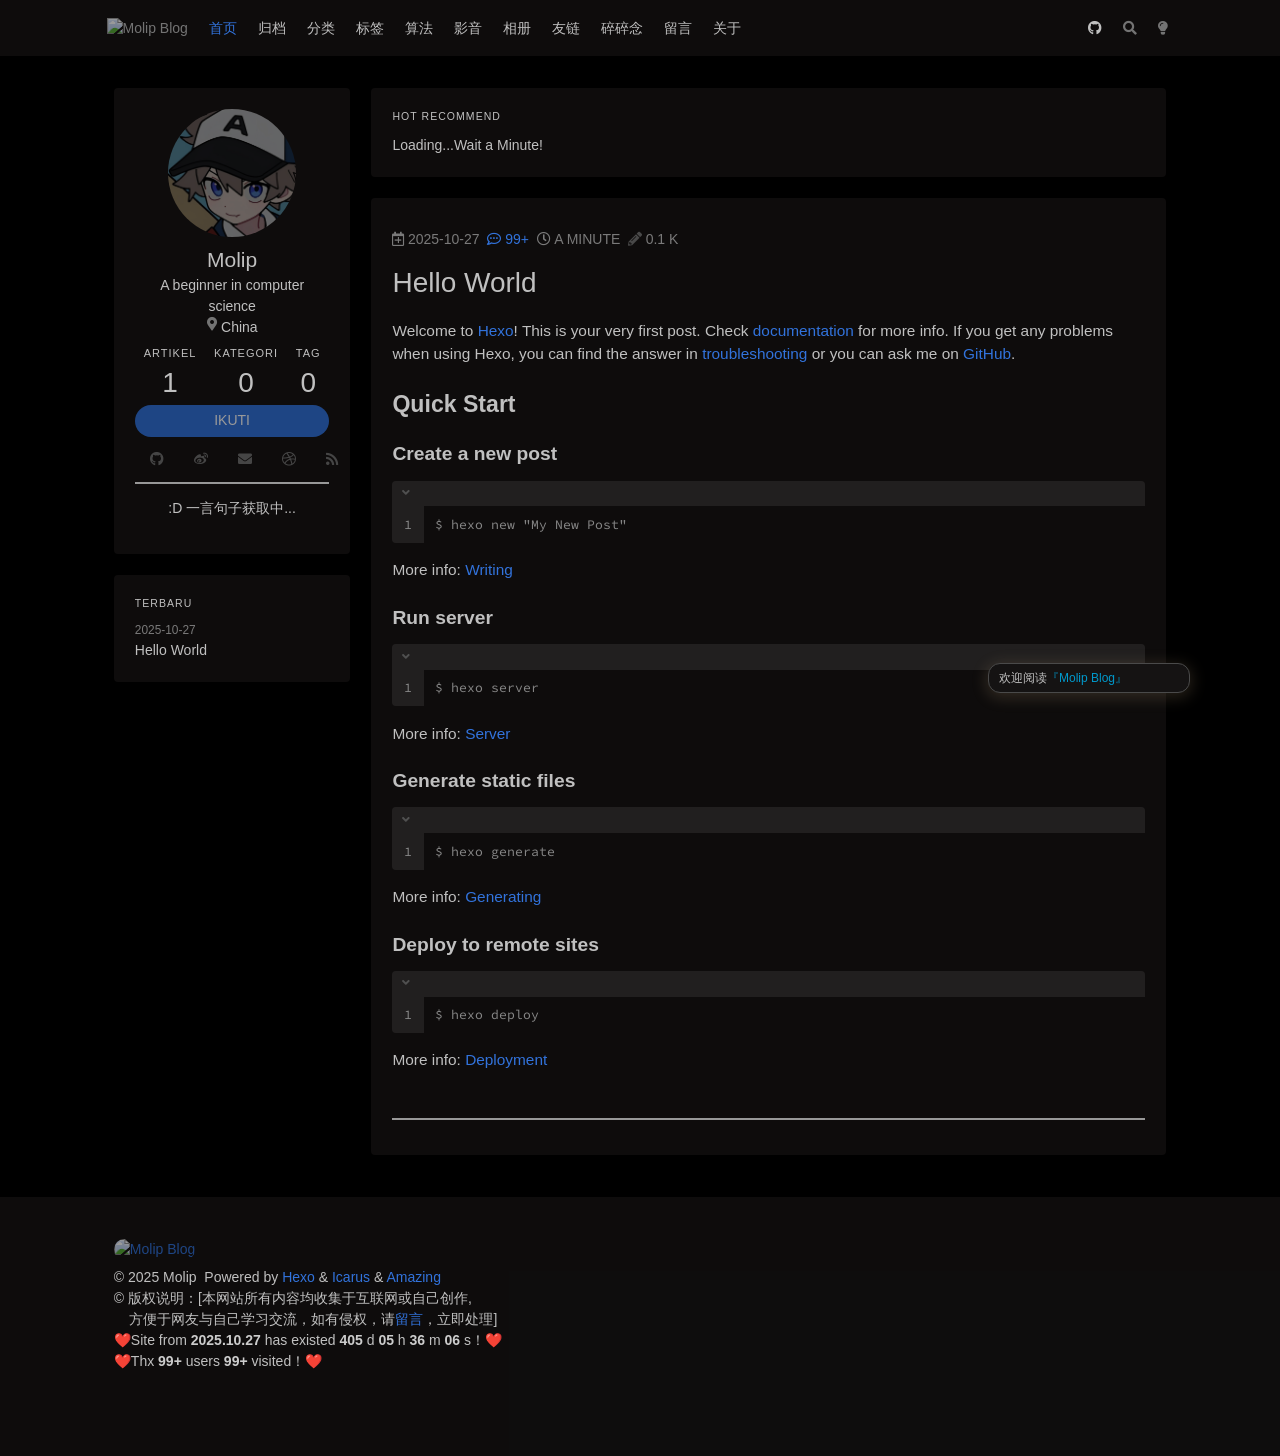
==== commit 4f4a28df: "Site updated: 2025-10-30 21:11:34" ====
--- a/index.html
+++ b/index.html
@@ -29,7 +29,7 @@
       switchTab();
       window.addEventListener('hashchange', switchTab, false);
   })();
-  </script><!-- hexo injector head_end end --><meta name="generator" content="Hexo 7.3.0"></head><body class="is-2-column has-navbar-fixed-top"><nav class="navbar navbar-main is-fixed-top"><div class="container navbar-container"><div class="navbar-brand justify-content-center"><a class="navbar-item navbar-logo" href="/"><img src="https://cdn.jsdelivr.net/gh/removeif/removeif-demo@latest/img/logo.png" alt="Molip Blog" height="28"></a></div><div class="navbar-menu"><div class="navbar-start"><a class="navbar-item is-active" href="/">首页</a><a class="navbar-item" href="/archives">归档</a><a class="navbar-item" href="/categories">分类</a><a class="navbar-item" href="/tags">标签</a><a class="navbar-item" href="/algorithm">算法</a><a class="navbar-item" href="/media">影音</a><a class="navbar-item" href="/album">相册</a><a class="navbar-item" href="/friend">友链</a><a class="navbar-item" href="/self-talking">碎碎念</a><a class="navbar-item" href="/message">留言</a><a class="navbar-item" href="/about">关于</a></div><div class="navbar-end"><a class="navbar-item" target="_blank" rel="noopener" title="Download on GitHub" href="https://github.com/Moliptly"><i class="fab fa-github"></i></a><a class="navbar-item search" title="Buscar" href="javascript:;"><i class="fas fa-search"></i></a><a class="navbar-item" id="night-nav" title="Night Mode" href="javascript:;"><i class="fas fa-moon" id="night-icon"></i></a></div></div></div></nav><script type="text/javascript" src="/js/theme-setting.js"></script><section class="section"><div class="container"><div class="columns"><div class="column order-2 column-main is-8-tablet is-8-desktop is-9-widescreen"><div class="card widget">
+  </script><!-- hexo injector head_end end --><meta name="generator" content="Hexo 7.3.0"></head><body class="is-2-column has-navbar-fixed-top"><nav class="navbar navbar-main is-fixed-top"><div class="container navbar-container"><div class="navbar-brand justify-content-center"><a class="navbar-item navbar-logo" href="/"><img src="https://cdn.jsdelivr.net/gh/removeif/removeif-demo@latest/img/logo.png" alt="Molip Blog" height="28"></a></div><div class="navbar-menu"><div class="navbar-start"><a class="navbar-item is-active" href="/">首页</a><a class="navbar-item" href="/archives">归档</a><a class="navbar-item" href="/categories">分类</a><a class="navbar-item" href="/tags">标签</a><a class="navbar-item" href="/algorithm">算法</a><a class="navbar-item" href="/media">影音</a><a class="navbar-item" href="/album">相册</a><a class="navbar-item" href="/friend">友链</a><a class="navbar-item" href="/self-talking">碎碎念</a><a class="navbar-item" href="/message">留言</a><a class="navbar-item" href="/about">关于</a></div><div class="navbar-end"><a class="navbar-item" target="_blank" rel="noopener" title="Download on GitHub" href="https://github.com/Moliptly"><i class="fab fa-github"></i></a><a class="navbar-item search" title="Pencarian" href="javascript:;"><i class="fas fa-search"></i></a><a class="navbar-item" id="night-nav" title="Night Mode" href="javascript:;"><i class="fas fa-moon" id="night-icon"></i></a></div></div></div></nav><script type="text/javascript" src="/js/theme-setting.js"></script><section class="section"><div class="container"><div class="columns"><div class="column order-2 column-main is-8-tablet is-8-desktop is-9-widescreen"><div class="card widget">
             <div class="card-content">
                 <h3 class="menu-label">Hot Recommend</h3><span id="index_hot_div">Loading...Wait a Minute!</span>
             </div>
@@ -46,14 +46,14 @@
 <h3 id="Deploy-to-remote-sites"><a href="#Deploy-to-remote-sites" class="headerlink" title="Deploy to remote sites"></a>Deploy to remote sites</h3><figure class="highlight bash"><table><tr><td class="gutter"><pre><span class="line">1</span><br></pre></td><td class="code"><pre><span class="line">$ hexo deploy</span><br></pre></td></tr></table></figure>
 
 <p>More info: <a target="_blank" rel="noopener" href="https://hexo.io/docs/one-command-deployment.html">Deployment</a></p>
-</div><div class="index-category-tag">  <hr></div></article></div></div><div class="column column-left is-4-tablet is-4-desktop is-4-widescreen  order-1 is-sticky"><!--!--><div class="card widget" data-type="profile"><div class="card-content"><nav class="level"><div class="level-item has-text-centered flex-shrink-1"><div><figure class="image is-128x128 mx-auto mb-2"><img class="avatar is-rounded" src="/img/avatar.png" alt="Molip"></figure><p class="title is-size-4 is-block" style="line-height:inherit;">Molip</p><p class="is-size-6 is-block">A beginner in computer science</p><p class="is-size-6 is-flex justify-content-center"><i class="fas fa-map-marker-alt mr-1"></i><span>China</span></p></div></div></nav><nav class="level is-mobile"><div class="level-item has-text-centered is-marginless"><div><p class="heading">Entrada</p><a href="/archives/"><p class="title">1</p></a></div></div><div class="level-item has-text-centered is-marginless"><div><p class="heading">Categorías</p><a href="/categories/"><p class="title">0</p></a></div></div><div class="level-item has-text-centered is-marginless"><div><p class="heading">Etiquetas</p><a href="/tags/"><p class="title">0</p></a></div></div></nav><div class="level"><a class="level-item button is-primary is-rounded" href="https://github.com/Moliptly" target="_blank" rel="noopener">SEGUIR</a></div><div class="level is-mobile"><a class="level-item button is-transparent is-marginless" target="_blank" rel="noopener" title="Github" href="https://github.com/Moliptly"><i class="fab fa-github"></i></a><a class="level-item button is-transparent is-marginless" target="_blank" rel="noopener" title="Weibo" href="https://github.com/Moliptly"><i class="fab fa-weibo"></i></a><a class="level-item button is-transparent is-marginless" target="_blank" rel="noopener" title="Email" href="/moliptly@gmail.com"><i class="fa fa-envelope"></i></a><a class="level-item button is-transparent is-marginless" target="_blank" rel="noopener" title="Next" href="https://github.com/Moliptly"><i class="fab fa-dribbble"></i></a><a class="level-item button is-transparent is-marginless" target="_blank" rel="noopener" title="RSS" href="/atom.xml"><i class="fas fa-rss"></i></a></div><div><hr><p id="hitokoto">:D 一言句子获取中...</p><script type="text/javascript" defer>function getYiyan(){
+</div><div class="index-category-tag">  <hr></div></article></div></div><div class="column column-left is-4-tablet is-4-desktop is-4-widescreen  order-1 is-sticky"><!--!--><div class="card widget" data-type="profile"><div class="card-content"><nav class="level"><div class="level-item has-text-centered flex-shrink-1"><div><figure class="image is-128x128 mx-auto mb-2"><img class="avatar is-rounded" src="/img/avatar.png" alt="Molip"></figure><p class="title is-size-4 is-block" style="line-height:inherit;">Molip</p><p class="is-size-6 is-block">A beginner in computer science</p><p class="is-size-6 is-flex justify-content-center"><i class="fas fa-map-marker-alt mr-1"></i><span>China</span></p></div></div></nav><nav class="level is-mobile"><div class="level-item has-text-centered is-marginless"><div><p class="heading">Artikel</p><a href="/archives/"><p class="title">1</p></a></div></div><div class="level-item has-text-centered is-marginless"><div><p class="heading">Kategori</p><a href="/categories/"><p class="title">0</p></a></div></div><div class="level-item has-text-centered is-marginless"><div><p class="heading">Tag</p><a href="/tags/"><p class="title">0</p></a></div></div></nav><div class="level"><a class="level-item button is-primary is-rounded" href="https://github.com/Moliptly" target="_blank" rel="noopener">IKUTI</a></div><div class="level is-mobile"><a class="level-item button is-transparent is-marginless" target="_blank" rel="noopener" title="Github" href="https://github.com/Moliptly"><i class="fab fa-github"></i></a><a class="level-item button is-transparent is-marginless" target="_blank" rel="noopener" title="Weibo" href="https://github.com/Moliptly"><i class="fab fa-weibo"></i></a><a class="level-item button is-transparent is-marginless" target="_blank" rel="noopener" title="Email" href="/moliptly@gmail.com"><i class="fa fa-envelope"></i></a><a class="level-item button is-transparent is-marginless" target="_blank" rel="noopener" title="Next" href="https://github.com/Moliptly"><i class="fab fa-dribbble"></i></a><a class="level-item button is-transparent is-marginless" target="_blank" rel="noopener" title="RSS" href="/atom.xml"><i class="fas fa-rss"></i></a></div><div><hr><p id="hitokoto">:D 一言句子获取中...</p><script type="text/javascript" defer>function getYiyan(){
                                 $.getJSON("https://v1.hitokoto.cn/", function (data) {
                                 if(data){
                                     $('#hitokoto').html("");
                                     $('#hitokoto').append("<strong style='color: #3273dc;'>"+data.hitokoto+"</strong>"+
                                     "<p>"+"From《"+data.from+"》</p><p>Provider-"+data.creator+"</p>");
                                 }});}
-                                $(function (){getYiyan();$('#hitokoto').click(function(){getYiyan();})});</script></div></div></div><div class="card widget"><div class="card-content"><h3 class="menu-label">Recientes</h3><article class="media"><div class="media-content"><p class="date"><time dateTime="2025-10-27T06:42:35.276Z">2025-10-27</time></p><p class="title"><a href="/2025/10/27/hello-world/">Hello World</a></p></div></article></div></div></div><!--!--></div></div></section><footer class="footer"><div class="container"><div class="level"><div class="level-start"><a class="footer-logo is-block mb-2" href="/"><img src="https://cdn.jsdelivr.net/gh/removeif/removeif-demo@latest/img/logo.png" alt="Molip Blog" height="28"></a><p class="size-small"><span>&copy; 2025 Molip</span>  Powered by <a href="https://hexo.io/" target="_blank">Hexo</a> &amp; <a href="https://github.com/ppoffice/hexo-theme-icarus" target="_blank">Icarus</a> &amp; <a href="https://github.com/removeif/hexo-theme-amazing" target="_blank">Amazing</a> <br><span>© 版权说明：[本网站所有内容均收集于互联网或自己创作,<br />&nbsp;&nbsp;&nbsp;&nbsp;方便于网友与自己学习交流，如有侵权，请<a href="/message" target="_blank">留言</a>，立即处理]<br /></span><span><span id="statistic-times">loading...</span><script>function createTime(time) {
+                                $(function (){getYiyan();$('#hitokoto').click(function(){getYiyan();})});</script></div></div></div><div class="card widget"><div class="card-content"><h3 class="menu-label">Terbaru</h3><article class="media"><div class="media-content"><p class="date"><time dateTime="2025-10-27T06:42:35.276Z">2025-10-27</time></p><p class="title"><a href="/2025/10/27/hello-world/">Hello World</a></p></div></article></div></div></div><!--!--></div></div></section><footer class="footer"><div class="container"><div class="level"><div class="level-start"><a class="footer-logo is-block mb-2" href="/"><img src="https://cdn.jsdelivr.net/gh/removeif/removeif-demo@latest/img/logo.png" alt="Molip Blog" height="28"></a><p class="size-small"><span>&copy; 2025 Molip</span>  Powered by <a href="https://hexo.io/" target="_blank">Hexo</a> &amp; <a href="https://github.com/ppoffice/hexo-theme-icarus" target="_blank">Icarus</a> &amp; <a href="https://github.com/removeif/hexo-theme-amazing" target="_blank">Amazing</a> <br><span>© 版权说明：[本网站所有内容均收集于互联网或自己创作,<br />&nbsp;&nbsp;&nbsp;&nbsp;方便于网友与自己学习交流，如有侵权，请<a href="/message" target="_blank">留言</a>，立即处理]<br /></span><span><span id="statistic-times">loading...</span><script>function createTime(time) {
             var n = new Date(time);
             now.setTime(now.getTime() + 250),
                 days = (now - n) / 1e3 / 60 / 60 / 24,
@@ -75,7 +75,7 @@
                     fold: 'unfolded'
                 }
             }
-        };</script><script src="/js/column.js"></script><script src="/js/animation.js"></script><a id="back-to-top" title="Volver arriba" href="javascript:;"><i class="fas fa-chevron-up"></i></a><script src="/js/back_to_top.js" defer></script><!--!--><!--!--><!--!--><script src="https://cdnjs.loli.net/ajax/libs/lightgallery/1.10.0/js/lightgallery.min.js" defer></script><script src="https://cdnjs.loli.net/ajax/libs/justifiedGallery/3.8.1/js/jquery.justifiedGallery.min.js" defer></script><script>window.addEventListener("load", () => {
+        };</script><script src="/js/column.js"></script><script src="/js/animation.js"></script><a id="back-to-top" title="Kembali ke atas" href="javascript:;"><i class="fas fa-chevron-up"></i></a><script src="/js/back_to_top.js" defer></script><!--!--><!--!--><!--!--><script src="https://cdnjs.loli.net/ajax/libs/lightgallery/1.10.0/js/lightgallery.min.js" defer></script><script src="https://cdnjs.loli.net/ajax/libs/justifiedGallery/3.8.1/js/jquery.justifiedGallery.min.js" defer></script><script>window.addEventListener("load", () => {
             if (typeof $.fn.lightGallery === 'function') {
                 $('.article').lightGallery({ selector: '.gallery-item' });
             }
@@ -95,8 +95,8 @@
       chtml: {
         matchFontHeight: false
       }
-    };</script><script src="https://cdnjs.loli.net/ajax/libs/mathjax/3.2.2/es5/tex-mml-chtml.js"></script><!--!--><script src="/js/main.js" defer></script><script>$.getScript('/js/comment-issue-data.js',function(){loadIssueData('Iv23liPcCLzAJdf7iArT','99c80070d5fd9e393f17a7e4434be104ea38c904','Moliptly','blogcc',false);})</script><div class="searchbox"><div class="searchbox-container"><div class="searchbox-header"><div class="searchbox-input-container"><input class="searchbox-input" type="text" placeholder="Teclea algo..."></div><a class="searchbox-close" href="javascript:;">×</a></div><div class="searchbox-body"></div></div></div><script data-pjax src="/js/insight.js" defer></script><script data-pjax>document.addEventListener('DOMContentLoaded', function () {
-            loadInsight({"contentUrl":"/content.json"}, {"hint":"Teclea algo...","untitled":"(Sin título)","posts":"Entradas","pages":"Páginas","categories":"Categorías","tags":"Etiquetas"});
+    };</script><script src="https://cdnjs.loli.net/ajax/libs/mathjax/3.2.2/es5/tex-mml-chtml.js"></script><!--!--><script src="/js/main.js" defer></script><script>$.getScript('/js/comment-issue-data.js',function(){loadIssueData('1e58a30983b9148d086e','8b0d8a55325e0c4010ad64d52b69a4ba9de640b2','Moliptly','blogcc',false);})</script><div class="searchbox"><div class="searchbox-container"><div class="searchbox-header"><div class="searchbox-input-container"><input class="searchbox-input" type="text" placeholder="Tulis Sesuatu.."></div><a class="searchbox-close" href="javascript:;">×</a></div><div class="searchbox-body"></div></div></div><script data-pjax src="/js/insight.js" defer></script><script data-pjax>document.addEventListener('DOMContentLoaded', function () {
+            loadInsight({"contentUrl":"/content.json"}, {"hint":"Tulis Sesuatu..","untitled":"(Tanpa judul)","posts":"Artikel","pages":"Halaman","categories":"Kategori","tags":"Tag"});
         });</script><script src="https://cdn.jsdelivr.net/npm/pjax@0.2.8/pjax.js"></script><script type="text/javascript">var pjax = new Pjax({
             elements: "a",//代表点击链接就更新
             selectors: [  //代表要更新的节点
@@ -127,7 +127,7 @@
         document.addEventListener('pjax:complete', function () {
             $(".section").css({opacity:1});
             if(true){
-                $.getScript('/js/comment-issue-data.js',function(){loadIssueData('Iv23liPcCLzAJdf7iArT','99c80070d5fd9e393f17a7e4434be104ea38c904','Moliptly','blogcc',false);});
+                $.getScript('/js/comment-issue-data.js',function(){loadIssueData('1e58a30983b9148d086e','8b0d8a55325e0c4010ad64d52b69a4ba9de640b2','Moliptly','blogcc',false);});
             }
             if(false){
                 loadMathJax();
